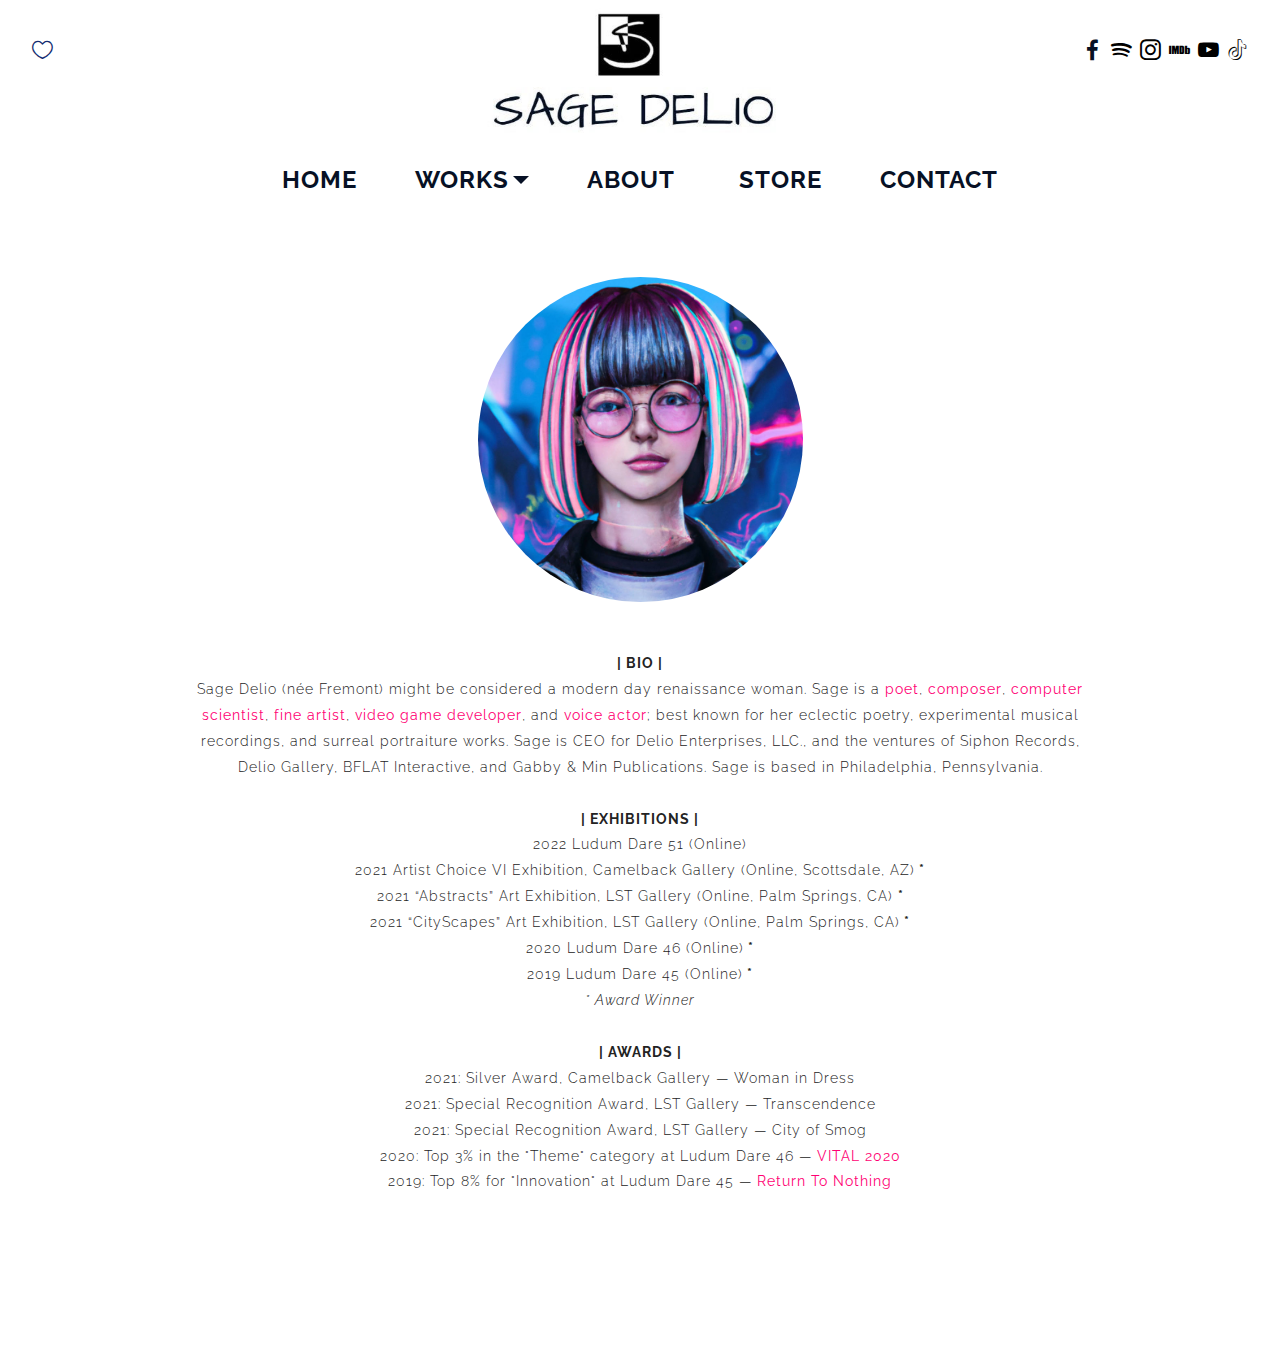
==== about.html @ f4a513b5 "Add files via upload" ====
<!DOCTYPE html>
<html  >
<head>
  
  <meta charset="UTF-8">
  <meta http-equiv="X-UA-Compatible" content="IE=edge">
  
  <meta name="twitter:card" content="summary_large_image"/>
  <meta name="twitter:image:src" content="">
  <meta property="og:image" content="">
  <meta name="twitter:title" content="About | Sage Delio">
  <meta name="viewport" content="width=device-width, initial-scale=1, minimum-scale=1">
  <link rel="shortcut icon" href="assets/images/block-logo-119x119-119x119.png" type="image/x-icon">
  <meta name="description" content="">
  
  
  <title>About | Sage Delio</title>
  <link rel="stylesheet" href="assets/web/assets/mobirise-icons-bold/mobirise-icons-bold.css">
  <link rel="stylesheet" href="assets/tether/tether.min.css">
  <link rel="stylesheet" href="assets/bootstrap/css/bootstrap.min.css">
  <link rel="stylesheet" href="assets/bootstrap/css/bootstrap-grid.min.css">
  <link rel="stylesheet" href="assets/bootstrap/css/bootstrap-reboot.min.css">
  <link rel="stylesheet" href="assets/dropdown/css/style.css">
  <link rel="stylesheet" href="assets/socicon/css/styles.css">
  <link rel="stylesheet" href="assets/theme/css/style.css">
  <link rel="preload" href="https://fonts.googleapis.com/css?family=Architects+Daughter:400&display=swap" as="style" onload="this.onload=null;this.rel='stylesheet'">
  <noscript><link rel="stylesheet" href="https://fonts.googleapis.com/css?family=Architects+Daughter:400&display=swap"></noscript>
  <link rel="preload" href="https://fonts.googleapis.com/css?family=Raleway:100,200,300,400,500,600,700,800,900,100i,200i,300i,400i,500i,600i,700i,800i,900i&display=swap" as="style" onload="this.onload=null;this.rel='stylesheet'">
  <noscript><link rel="stylesheet" href="https://fonts.googleapis.com/css?family=Raleway:100,200,300,400,500,600,700,800,900,100i,200i,300i,400i,500i,600i,700i,800i,900i&display=swap"></noscript>
  <link rel="preload" as="style" href="assets/mobirise/css/mbr-additional.css"><link rel="stylesheet" href="assets/mobirise/css/mbr-additional.css" type="text/css">
  
  
  
  
</head>
<body>
  
  <section class="menu1 luxurym4_menu1 cid-tl6kSPVZCb" once="menu" id="menu1-2o">

    

    <nav class="navbar navbar-dropdown navbar-fixed-top navbar-expand-lg">
        <div class="social-block">
            <div class="social">
                
                
                
                
            <a href="https://sagedelio.com/charities"><span class="icon1 mbr-iconfont mbrib-hearth"></span></a></div>
            <div class="social-2">
                
                
            <a href="https://facebook.com/sagedelioofficial" target="_blank"><span class="icon1 mbr-iconfont socicon-facebook socicon" style="color: rgb(7, 17, 37); fill: rgb(7, 17, 37);"></span></a><a href="https://open.spotify.com/artist/7HUrRpxnnIpU9Z56cB7ex8" target="_blank"><span class="icon1 mbr-iconfont socicon-spotify socicon" style="color: rgb(0, 0, 0); fill: rgb(0, 0, 0);"></span></a><a href="https://www.instagram.com/sagedelio_" target="_blank"><span class="icon1 mbr-iconfont socicon-instagram socicon" style="color: rgb(0, 0, 0); fill: rgb(0, 0, 0);"></span></a><a href="https://www.imdb.com/name/nm12033732/"><span class="icon1 mbr-iconfont socicon-imdb socicon" style="color: rgb(0, 0, 0); fill: rgb(0, 0, 0);"></span></a><a href="https://www.youtube.com/@SageDelio" target="_blank"><span class="icon1 mbr-iconfont socicon-youtube socicon" style="color: rgb(0, 0, 0); fill: rgb(0, 0, 0);"></span></a><a href="https://www.tiktok.com/@sagedelio" target="_blank"><span class="icon1 mbr-iconfont socicon-tiktok socicon" style="color: rgb(0, 0, 0); fill: rgb(0, 0, 0);"></span></a></div>
        </div>
        <div class="navbar-brand">
            <span class="navbar-logo">
                <a href="https://sagedelio.com/">
                    <img src="assets/images/menuimage2-429x181.jpg" alt="Sage Delio Official Logo" style="height: 8rem;">
                </a>
            </span>
            
        </div>
        <button class="navbar-toggler" type="button" data-toggle="collapse" data-target="#navbarSupportedContent" aria-controls="navbarNavAltMarkup" aria-expanded="false" aria-label="Toggle navigation">
            <div class="hamburger">
                <span></span>
                <span></span>
                <span></span>
                <span></span>
            </div>
        </button>
        <div class="collapse navbar-collapse" id="navbarSupportedContent">
            <ul class="navbar-nav nav-dropdown nav-right" data-app-modern-menu="true"><li class="nav-item">
                    <a class="nav-link link text-primary display-2" href="https://sagedelio.com/">HOME</a>
                </li>
                <li class="nav-item dropdown">
                    <a class="nav-link link dropdown-toggle text-primary display-2" href="#" data-toggle="dropdown-submenu" aria-expanded="false">WORKS</a><div class="dropdown-menu"><a class="dropdown-item text-primary display-2" href="https://sagedelio.com/poetry">POETRY<br></a><a class="dropdown-item text-primary display-2" href="https://sagedelio.com/music">MUSIC</a><a class="dropdown-item text-primary display-2" href="https://www.sagedelio.com/artwork">ARTWORK</a></div>
                </li>
                
                <li class="nav-item">
                    <a class="nav-link link text-primary display-2" href="https://sagedelio.com/about"><p>ABOUT&nbsp;</p></a>
                </li>
                <li class="nav-item">
                    <a class="nav-link link text-primary display-2" href="https://sagedelio.com/store">STORE</a>
                </li>
                <li class="nav-item">
                    <a class="nav-link link text-primary display-2" href="https://sagedelio.com/contact">CONTACT</a>
                </li></ul>
        </div>
    </nav>
</section>

<section class="header4 cid-sJXmufYYqp" id="extContent23-9">

    

    

    <div class="container">
        <div class="row justify-content-md-center">
            <div class="media-content col-lg-10 col-md-7">
                <div class="mbr-figure">
                    <img src="assets/images/self-portrait-1-1500x1500-800x800.jpg" alt="Sage Delio, self portrait #1" title="">
                </div>
                
                
                <div class="mbr-text align-center mbr-white">
                    <p class="mbr-text mbr-black mbr-fonts-style display-7"><strong>| BIO |<br></strong>Sage Delio (née Fremont) might be considered a modern day renaissance woman. Sage is a&nbsp;<a href="https://www.sagedelio.com/poetry" class="text-info text-primary">poet</a>,&nbsp;<a href="https://open.spotify.com/artist/7HUrRpxnnIpU9Z56cB7ex8?si=pdkAUbh7SL6HyobGtH96gg" class="text-info" target="_blank">composer</a>,&nbsp;<a href="https://sagefremont.com" class="text-info" target="_blank">computer scientist</a>,&nbsp;<a href="https://www.sagedelio.com/artwork" class="text-info text-primary" target="_blank">fine artist</a>, <a href="https://www.bflatinteractive.com/about" class="text-info" target="_blank">video game&nbsp;developer</a>, and <a href="https://www.imdb.com/name/nm12033732/" class="text-info" target="_blank">voice actor</a>; best known for her eclectic poetry, experimental musical recordings, and surreal portraiture works. Sage is CEO for Delio Enterprises, LLC., and the ventures of Siphon Records, Delio Gallery, BFLAT Interactive, and Gabby &amp; Min Publications. Sage is based in Philadelphia, Pennsylvania.<br><br><strong>| EXHIBITIONS |</strong><br>2022 Ludum Dare 51 (Online)<br>2021 Artist Choice VI Exhibition, Camelback Gallery (Online, Scottsdale, AZ)<strong> *</strong><br>2021 “Abstracts” Art Exhibition, LST Gallery (Online, Palm Springs, CA) <strong>*</strong><br>2021&nbsp;“CityScapes” Art Exhibition, LST Gallery (Online, Palm Springs, CA)<strong> *</strong><br>2020 Ludum Dare 46 (Online)<strong> *</strong><br>2019 Ludum Dare 45 (Online)<strong> *</strong><br><em>* Award Winner<br></em><br><strong>| AWARDS |</strong><br>2021: Silver Award,&nbsp;Camelback Gallery — Woman in Dress<br>2021: Special Recognition Award, LST Gallery — Transcendence<br>2021: Special Recognition Award, LST Gallery — City of Smog<br>2020: Top 3% in the "Theme" category at Ludum Dare 46 — <a href="https://bflatinteractive.itch.io/vital-2020-windows" class="text-info" target="_blank">VITAL 2020</a><strong><br></strong>2019: Top 8% for "Innovation" at Ludum Dare 45 — <a href="https://bflatinteractive.itch.io/return-to-nothing" class="text-info" target="_blank">Return To Nothing</a><br><br><br></p>
                </div>
                
            </div>

        </div>
    </div>
</section>

<section once="footers" class="cid-tli6eA0x1i mbr-reveal" id="footer7-2q">

    

    

    <div class="container">
        <div class="media-container-row align-center mbr-white">
            
            
            <div class="row row-copirayt">
                <p class="mbr-text mb-0 mbr-fonts-style mbr-white align-center display-7"><strong>
                    © <script>new Date().getFullYear() > document.write(new Date().getFullYear());</script> SAGE DELIO.</strong></p>
            </div>
        </div>
    </div>
</section>


<script src="assets/web/assets/jquery/jquery.min.js"></script>
  <script src="assets/popper/popper.min.js"></script>
  <script src="assets/tether/tether.min.js"></script>
  <script src="assets/bootstrap/js/bootstrap.min.js"></script>
  <script src="assets/smoothscroll/smooth-scroll.js"></script>
  <script src="assets/dropdown/js/nav-dropdown.js"></script>
  <script src="assets/dropdown/js/navbar-dropdown.js"></script>
  <script src="assets/touchswipe/jquery.touch-swipe.min.js"></script>
  <script src="assets/theme/js/script.js"></script>
  
  
  
</body>
</html>
---- assets/web/assets/mobirise-icons-bold/mobirise-icons-bold.css ----
@font-face {
  font-family: 'mobirise-icons-bold';
  font-display: swap;
  src:  url('mobirise-icons-bold.eot?m1l4yr');
  src:  url('mobirise-icons-bold.eot?m1l4yr#iefix') format('embedded-opentype'),
    url('mobirise-icons-bold.ttf?m1l4yr') format('truetype'),
    url('mobirise-icons-bold.woff?m1l4yr') format('woff'),
    url('mobirise-icons-bold.svg?m1l4yr#mobirise-icons-bold') format('svg');
  font-weight: normal;
  font-style: normal;
}

[class^="mbrib-"], [class*="mbrib-"] {
  /* use !important to prevent issues with browser extensions that change fonts */
  font-family: 'mobirise-icons-bold' !important;
  speak: none;
  font-style: normal;
  font-weight: normal;
  font-variant: normal;
  text-transform: none;
  line-height: 1;

  /* Better Font Rendering =========== */
  -webkit-font-smoothing: antialiased;
  -moz-osx-font-smoothing: grayscale;
}

.mbrib-add-submenu:before {
  content: "\e900";
}
.mbrib-alert:before {
  content: "\e901";
}
.mbrib-align-center:before {
  content: "\e902";
}
.mbrib-align-justify:before {
  content: "\e903";
}
.mbrib-align-left:before {
  content: "\e904";
}
.mbrib-align-right:before {
  content: "\e905";
}
.mbrib-android:before {
  content: "\e906";
}
.mbrib-apple:before {
  content: "\e907";
}
.mbrib-arrow-down:before {
  content: "\e908";
}
.mbrib-arrow-next:before {
  content: "\e909";
}
.mbrib-arrow-prev:before {
  content: "\e90a";
}
.mbrib-arrow-up:before {
  content: "\e90b";
}
.mbrib-bold:before {
  content: "\e90c";
}
.mbrib-bookmark:before {
  content: "\e90d";
}
.mbrib-bootstrap:before {
  content: "\e90e";
}
.mbrib-briefcase:before {
  content: "\e90f";
}
.mbrib-browse:before {
  content: "\e910";
}
.mbrib-bulleted-list:before {
  content: "\e911";
}
.mbrib-calendar:before {
  content: "\e912";
}
.mbrib-camera:before {
  content: "\e913";
}
.mbrib-cart-add:before {
  content: "\e914";
}
.mbrib-cart-full:before {
  content: "\e915";
}
.mbrib-cash:before {
  content: "\e916";
}
.mbrib-change-style:before {
  content: "\e917";
}
.mbrib-chat:before {
  content: "\e918";
}
.mbrib-clock:before {
  content: "\e919";
}
.mbrib-close:before {
  content: "\e91a";
}
.mbrib-cloud:before {
  content: "\e91b";
}
.mbrib-code:before {
  content: "\e91c";
}
.mbrib-contact-form:before {
  content: "\e91d";
}
.mbrib-credit-card:before {
  content: "\e91e";
}
.mbrib-cursor-click:before {
  content: "\e91f";
}
.mbrib-cust-feedback:before {
  content: "\e920";
}
.mbrib-database:before {
  content: "\e921";
}
.mbrib-delivery:before {
  content: "\e922";
}
.mbrib-desktop:before {
  content: "\e923";
}
.mbrib-devices:before {
  content: "\e924";
}
.mbrib-down:before {
  content: "\e925";
}
.mbrib-download:before {
  content: "\e926";
}
.mbrib-drag-n-drop:before {
  content: "\e927";
}
.mbrib-drag-n-drop2:before {
  content: "\e928";
}
.mbrib-edit:before {
  content: "\e929";
}
.mbrib-edit2:before {
  content: "\e92a";
}
.mbrib-error:before {
  content: "\e92b";
}
.mbrib-extension:before {
  content: "\e92c";
}
.mbrib-features:before {
  content: "\e92d";
}
.mbrib-file:before {
  content: "\e92e";
}
.mbrib-flag:before {
  content: "\e92f";
}
.mbrib-folder:before {
  content: "\e930";
}
.mbrib-gift:before {
  content: "\e931";
}
.mbrib-github:before {
  content: "\e932";
}
.mbrib-globe-2:before {
  content: "\e933";
}
.mbrib-globe:before {
  content: "\e934";
}
.mbrib-growing-chart:before {
  content: "\e935";
}
.mbrib-hearth:before {
  content: "\e936";
}
.mbrib-help:before {
  content: "\e937";
}
.mbrib-home:before {
  content: "\e938";
}
.mbrib-hot-cup:before {
  content: "\e939";
}
.mbrib-idea:before {
  content: "\e93a";
}
.mbrib-image-gallery:before {
  content: "\e93b";
}
.mbrib-image-slider:before {
  content: "\e93c";
}
.mbrib-info:before {
  content: "\e93d";
}
.mbrib-italic:before {
  content: "\e93e";
}
.mbrib-key:before {
  content: "\e93f";
}
.mbrib-laptop:before {
  content: "\e940";
}
.mbrib-layers:before {
  content: "\e941";
}
.mbrib-left-right:before {
  content: "\e942";
}
.mbrib-left:before {
  content: "\e943";
}
.mbrib-letter:before {
  content: "\e944";
}
.mbrib-like:before {
  content: "\e945";
}
.mbrib-link:before {
  content: "\e946";
}
.mbrib-lock:before {
  content: "\e947";
}
.mbrib-login:before {
  content: "\e948";
}
.mbrib-logout:before {
  content: "\e949";
}
.mbrib-magic-stick:before {
  content: "\e94a";
}
.mbrib-map-pin:before {
  content: "\e94b";
}
.mbrib-menu:before {
  content: "\e94c";
}
.mbrib-mobile:before {
  content: "\e94d";
}
.mbrib-mobile2:before {
  content: "\e94e";
}
.mbrib-mobirise:before {
  content: "\e94f";
}
.mbrib-more-horizontal:before {
  content: "\e950";
}
.mbrib-more-vertical:before {
  content: "\e951";
}
.mbrib-music:before {
  content: "\e952";
}
.mbrib-new-file:before {
  content: "\e953";
}
.mbrib-numbered-list:before {
  content: "\e954";
}
.mbrib-opened-folder:before {
  content: "\e955";
}
.mbrib-pages:before {
  content: "\e956";
}
.mbrib-paper-plane:before {
  content: "\e957";
}
.mbrib-paperclip:before {
  content: "\e958";
}
.mbrib-photo:before {
  content: "\e959";
}
.mbrib-photos:before {
  content: "\e95a";
}
.mbrib-pin:before {
  content: "\e95b";
}
.mbrib-play:before {
  content: "\e95c";
}
.mbrib-plus:before {
  content: "\e95d";
}
.mbrib-preview:before {
  content: "\e95e";
}
.mbrib-print:before {
  content: "\e95f";
}
.mbrib-protect:before {
  content: "\e960";
}
.mbrib-question:before {
  content: "\e961";
}
.mbrib-quote-left:before {
  content: "\e962";
}
.mbrib-quote-right:before {
  content: "\e963";
}
.mbrib-redo:before {
  content: "\e964";
}
.mbrib-refresh:before {
  content: "\e965";
}
.mbrib-responsive:before {
  content: "\e966";
}
.mbrib-right:before {
  content: "\e967";
}
.mbrib-rocket:before {
  content: "\e968";
}
.mbrib-sad-face:before {
  content: "\e969";
}
.mbrib-sale:before {
  content: "\e96a";
}
.mbrib-save:before {
  content: "\e96b";
}
.mbrib-search:before {
  content: "\e96c";
}
.mbrib-setting:before {
  content: "\e96d";
}
.mbrib-setting2:before {
  content: "\e96e";
}
.mbrib-setting3:before {
  content: "\e96f";
}
.mbrib-share:before {
  content: "\e970";
}
.mbrib-shopping-bag:before {
  content: "\e971";
}
.mbrib-shopping-basket:before {
  content: "\e972";
}
.mbrib-shopping-cart:before {
  content: "\e973";
}
.mbrib-sites:before {
  content: "\e974";
}
.mbrib-smile-face:before {
  content: "\e975";
}
.mbrib-speed:before {
  content: "\e976";
}
.mbrib-star:before {
  content: "\e977";
}
.mbrib-success:before {
  content: "\e978";
}
.mbrib-sun:before {
  content: "\e979";
}
.mbrib-sun2:before {
  content: "\e97a";
}
.mbrib-tablet-vertical:before {
  content: "\e97b";
}
.mbrib-tablet:before {
  content: "\e97c";
}
.mbrib-target:before {
  content: "\e97d";
}
.mbrib-timer:before {
  content: "\e97e";
}
.mbrib-to-ftp:before {
  content: "\e97f";
}
.mbrib-to-local-drive:before {
  content: "\e980";
}
.mbrib-touch-swipe:before {
  content: "\e981";
}
.mbrib-touch:before {
  content: "\e982";
}
.mbrib-trash:before {
  content: "\e983";
}
.mbrib-underline:before {
  content: "\e984";
}
.mbrib-undo:before {
  content: "\e985";
}
.mbrib-unlink:before {
  content: "\e986";
}
.mbrib-unlock:before {
  content: "\e987";
}
.mbrib-up-down:before {
  content: "\e988";
}
.mbrib-up:before {
  content: "\e989";
}
.mbrib-update:before {
  content: "\e98a";
}
.mbrib-upload:before {
  content: "\e98b";
}
.mbrib-user:before {
  content: "\e98c";
}
.mbrib-user2:before {
  content: "\e98d";
}
.mbrib-users:before {
  content: "\e98e";
}
.mbrib-video-play:before {
  content: "\e98f";
}
.mbrib-video:before {
  content: "\e990";
}
.mbrib-watch:before {
  content: "\e991";
}
.mbrib-website-theme:before {
  content: "\e992";
}
.mbrib-wifi:before {
  content: "\e993";
}
.mbrib-windows:before {
  content: "\e994";
}
.mbrib-zoom-out:before {
  content: "\e995";
}
---- assets/dropdown/css/style.css ----
.navbar-dropdown {
  left: 0;
  padding: 0;
  position: absolute;
  right: 0;
  top: 0;
  transition: all 0.45s ease;
  z-index: 1030;
  background: #282828; }
  .navbar-dropdown .navbar-logo {
    margin-right: 0.8rem;
    transition: margin 0.3s ease-in-out;
    vertical-align: middle; }
    .navbar-dropdown .navbar-logo img {
      height: 3.125rem;
      transition: all 0.3s ease-in-out; }
    .navbar-dropdown .navbar-logo.mbr-iconfont {
      font-size: 3.125rem;
      line-height: 3.125rem; }
  .navbar-dropdown .navbar-caption {
    font-weight: 700;
    white-space: normal;
    vertical-align: -4px;
    line-height: 3.125rem !important; }
    .navbar-dropdown .navbar-caption, .navbar-dropdown .navbar-caption:hover {
      color: inherit;
      text-decoration: none; }
  .navbar-dropdown .mbr-iconfont + .navbar-caption {
    vertical-align: -1px; }
  .navbar-dropdown.navbar-fixed-top {
    position: fixed; }
  .navbar-dropdown .navbar-brand span {
    vertical-align: -4px; }
  .navbar-dropdown.bg-color.transparent {
    background: none; }
  .navbar-dropdown.navbar-short .navbar-brand {
    padding: 0.625rem 0; }
    .navbar-dropdown.navbar-short .navbar-brand span {
      vertical-align: -1px; }
  .navbar-dropdown.navbar-short .navbar-caption {
    line-height: 2.375rem !important;
    vertical-align: -2px; }
  .navbar-dropdown.navbar-short .navbar-logo {
    margin-right: 0.5rem; }
    .navbar-dropdown.navbar-short .navbar-logo img {
      height: 2.375rem; }
    .navbar-dropdown.navbar-short .navbar-logo.mbr-iconfont {
      font-size: 2.375rem;
      line-height: 2.375rem; }
  .navbar-dropdown.navbar-short .mbr-table-cell {
    height: 3.625rem; }
  .navbar-dropdown .navbar-close {
    left: 0.6875rem;
    position: fixed;
    top: 0.75rem;
    z-index: 1000; }
  .navbar-dropdown .hamburger-icon {
    content: "";
    display: inline-block;
    vertical-align: middle;
    width: 16px;
    -webkit-box-shadow: 0 -6px 0 1px #282828,0 0 0 1px #282828,0 6px 0 1px #282828;
    -moz-box-shadow: 0 -6px 0 1px #282828,0 0 0 1px #282828,0 6px 0 1px #282828;
    box-shadow: 0 -6px 0 1px #282828,0 0 0 1px #282828,0 6px 0 1px #282828; }

.dropdown-menu .dropdown-toggle[data-toggle="dropdown-submenu"]::after {
  border-bottom: 0.35em solid transparent;
  border-left: 0.35em solid;
  border-right: 0;
  border-top: 0.35em solid transparent;
  margin-left: 0.3rem; }

.dropdown-menu .dropdown-item:focus {
  outline: 0; }

.nav-dropdown {
  font-size: 0.75rem;
  font-weight: 500;
  height: auto !important; }
  .nav-dropdown .nav-btn {
    padding-left: 1rem; }
  .nav-dropdown .link {
    margin: .667em 1.667em;
    font-weight: 500;
    padding: 0;
    transition: color .2s ease-in-out; }
    .nav-dropdown .link.dropdown-toggle {
      margin-right: 2.583em; }
      .nav-dropdown .link.dropdown-toggle::after {
        margin-left: .25rem;
        border-top: 0.35em solid;
        border-right: 0.35em solid transparent;
        border-left: 0.35em solid transparent;
        border-bottom: 0; }
      .nav-dropdown .link.dropdown-toggle[aria-expanded="true"] {
        margin: 0;
        padding: 0.667em 3.263em  0.667em 1.667em; }
  .nav-dropdown .link::after,
  .nav-dropdown .dropdown-item::after {
    color: inherit; }
  .nav-dropdown .btn {
    font-size: 0.75rem;
    font-weight: 700;
    letter-spacing: 0;
    margin-bottom: 0;
    padding-left: 1.25rem;
    padding-right: 1.25rem; }
  .nav-dropdown .dropdown-menu {
    border-radius: 0;
    border: 0;
    left: 0;
    margin: 0;
    padding-bottom: 1.25rem;
    padding-top: 1.25rem;
    position: relative; }
  .nav-dropdown .dropdown-submenu {
    margin-left: 0.125rem;
    top: 0; }
  .nav-dropdown .dropdown-item {
    font-weight: 500;
    line-height: 2;
    padding: 0.3846em 4.615em 0.3846em 1.5385em;
    position: relative;
    transition: color .2s ease-in-out, background-color .2s ease-in-out; }
    .nav-dropdown .dropdown-item::after {
      margin-top: -0.3077em;
      position: absolute;
      right: 1.1538em;
      top: 50%; }
    .nav-dropdown .dropdown-item:focus, .nav-dropdown .dropdown-item:hover {
      background: none; }

@media (max-width: 767px) {
  .nav-dropdown.navbar-toggleable-sm {
    bottom: 0;
    display: none;
    left: 0;
    overflow-x: hidden;
    position: fixed;
    top: 0;
    transform: translateX(-100%);
    -ms-transform: translateX(-100%);
    -webkit-transform: translateX(-100%);
    width: 18.75rem;
    z-index: 999; } }
.nav-dropdown.navbar-toggleable-xl {
  bottom: 0;
  display: none;
  left: 0;
  overflow-x: hidden;
  position: fixed;
  top: 0;
  transform: translateX(-100%);
  -ms-transform: translateX(-100%);
  -webkit-transform: translateX(-100%);
  width: 18.75rem;
  z-index: 999; }

.nav-dropdown-sm {
  display: block !important;
  overflow-x: hidden;
  overflow: auto;
  padding-top: 3.875rem; }
  .nav-dropdown-sm::after {
    content: "";
    display: block;
    height: 3rem;
    width: 100%; }
  .nav-dropdown-sm.collapse.in ~ .navbar-close {
    display: block !important; }
  .nav-dropdown-sm.collapsing, .nav-dropdown-sm.collapse.in {
    transform: translateX(0);
    -ms-transform: translateX(0);
    -webkit-transform: translateX(0);
    transition: all 0.25s ease-out;
    -webkit-transition: all 0.25s ease-out;
    background: #282828; }
  .nav-dropdown-sm.collapsing[aria-expanded="false"] {
    transform: translateX(-100%);
    -ms-transform: translateX(-100%);
    -webkit-transform: translateX(-100%); }
  .nav-dropdown-sm .nav-item {
    display: block;
    margin-left: 0 !important;
    padding-left: 0; }
  .nav-dropdown-sm .link,
  .nav-dropdown-sm .dropdown-item {
    border-top: 1px dotted rgba(255, 255, 255, 0.1);
    font-size: 0.8125rem;
    line-height: 1.6;
    margin: 0 !important;
    padding: 0.875rem 2.4rem 0.875rem 1.5625rem !important;
    position: relative;
    white-space: normal; }
    .nav-dropdown-sm .link:focus, .nav-dropdown-sm .link:hover,
    .nav-dropdown-sm .dropdown-item:focus,
    .nav-dropdown-sm .dropdown-item:hover {
      background: rgba(0, 0, 0, 0.2) !important;
      color: #c0a375; }
  .nav-dropdown-sm .nav-btn {
    position: relative;
    padding: 1.5625rem 1.5625rem 0 1.5625rem; }
    .nav-dropdown-sm .nav-btn::before {
      border-top: 1px dotted rgba(255, 255, 255, 0.1);
      content: "";
      left: 0;
      position: absolute;
      top: 0;
      width: 100%; }
    .nav-dropdown-sm .nav-btn + .nav-btn {
      padding-top: 0.625rem; }
      .nav-dropdown-sm .nav-btn + .nav-btn::before {
        display: none; }
  .nav-dropdown-sm .btn {
    padding: 0.625rem 0; }
  .nav-dropdown-sm .dropdown-toggle[data-toggle="dropdown-submenu"]::after {
    margin-left: .25rem;
    border-top: 0.35em solid;
    border-right: 0.35em solid transparent;
    border-left: 0.35em solid transparent;
    border-bottom: 0; }
  .nav-dropdown-sm .dropdown-toggle[data-toggle="dropdown-submenu"][aria-expanded="true"]::after {
    border-top: 0;
    border-right: 0.35em solid transparent;
    border-left: 0.35em solid transparent;
    border-bottom: 0.35em solid; }
  .nav-dropdown-sm .dropdown-menu {
    margin: 0;
    padding: 0;
    position: relative;
    top: 0;
    left: 0;
    width: 100%;
    border: 0;
    float: none;
    border-radius: 0;
    background: none; }
  .nav-dropdown-sm .dropdown-submenu {
    left: 100%;
    margin-left: 0.125rem;
    margin-top: -1.25rem;
    top: 0; }

.navbar-toggleable-sm .nav-dropdown .dropdown-menu {
  position: absolute; }

.navbar-toggleable-sm .nav-dropdown .dropdown-submenu {
  left: 100%;
  margin-left: 0.125rem;
  margin-top: -1.25rem;
  top: 0; }

.navbar-toggleable-sm.opened .nav-dropdown .dropdown-menu {
  position: relative; }

.navbar-toggleable-sm.opened .nav-dropdown .dropdown-submenu {
  left: 0;
  margin-left: 00rem;
  margin-top: 0rem;
  top: 0; }

.is-builder .nav-dropdown.collapsing {
  transition: none !important; }

/*# sourceMappingURL=style.css.map */
---- assets/socicon/css/styles.css ----
@charset "UTF-8";

@font-face {
  font-family: 'Socicon';
  src:  url('../fonts/socicon.eot');
  src:  url('../fonts/socicon.eot?#iefix') format('embedded-opentype'),
    url('../fonts/socicon.woff2') format('woff2'),
    url('../fonts/socicon.ttf') format('truetype'),
    url('../fonts/socicon.woff') format('woff'),
    url('../fonts/socicon.svg#socicon') format('svg');
  font-weight: normal;
  font-style: normal;
}

[data-icon]:before {
  font-family: "socicon" !important;
  content: attr(data-icon);
  font-style: normal !important;
  font-weight: normal !important;
  font-variant: normal !important;
  text-transform: none !important;
  speak: none;
  line-height: 1;
  -webkit-font-smoothing: antialiased;
  -moz-osx-font-smoothing: grayscale;
}

[class^="socicon-"], [class*=" socicon-"] {
  /* use !important to prevent issues with browser extensions that change fonts */
  font-family: 'Socicon' !important;
  speak: none;
  font-style: normal;
  font-weight: normal;
  font-variant: normal;
  text-transform: none;
  line-height: 1;

  /* Better Font Rendering =========== */
  -webkit-font-smoothing: antialiased;
  -moz-osx-font-smoothing: grayscale;
}

.socicon-eitaa:before {
  content: "\e97c";
}
.socicon-soroush:before {
  content: "\e97d";
}
.socicon-bale:before {
  content: "\e97e";
}
.socicon-zazzle:before {
  content: "\e97b";
}
.socicon-society6:before {
  content: "\e97a";
}
.socicon-redbubble:before {
  content: "\e979";
}
.socicon-avvo:before {
  content: "\e978";
}
.socicon-stitcher:before {
  content: "\e977";
}
.socicon-googlehangouts:before {
  content: "\e974";
}
.socicon-dlive:before {
  content: "\e975";
}
.socicon-vsco:before {
  content: "\e976";
}
.socicon-flipboard:before {
  content: "\e973";
}
.socicon-ubuntu:before {
  content: "\e958";
}
.socicon-artstation:before {
  content: "\e959";
}
.socicon-invision:before {
  content: "\e95a";
}
.socicon-torial:before {
  content: "\e95b";
}
.socicon-collectorz:before {
  content: "\e95c";
}
.socicon-seenthis:before {
  content: "\e95d";
}
.socicon-googleplaymusic:before {
  content: "\e95e";
}
.socicon-debian:before {
  content: "\e95f";
}
.socicon-filmfreeway:before {
  content: "\e960";
}
.socicon-gnome:before {
  content: "\e961";
}
.socicon-itchio:before {
  content: "\e962";
}
.socicon-jamendo:before {
  content: "\e963";
}
.socicon-mix:before {
  content: "\e964";
}
.socicon-sharepoint:before {
  content: "\e965";
}
.socicon-tinder:before {
  content: "\e966";
}
.socicon-windguru:before {
  content: "\e967";
}
.socicon-cdbaby:before {
  content: "\e968";
}
.socicon-elementaryos:before {
  content: "\e969";
}
.socicon-stage32:before {
  content: "\e96a";
}
.socicon-tiktok:before {
  content: "\e96b";
}
.socicon-gitter:before {
  content: "\e96c";
}
.socicon-letterboxd:before {
  content: "\e96d";
}
.socicon-threema:before {
  content: "\e96e";
}
.socicon-splice:before {
  content: "\e96f";
}
.socicon-metapop:before {
  content: "\e970";
}
.socicon-naver:before {
  content: "\e971";
}
.socicon-remote:before {
  content: "\e972";
}
.socicon-internet:before {
  content: "\e957";
}
.socicon-moddb:before {
  content: "\e94b";
}
.socicon-indiedb:before {
  content: "\e94c";
}
.socicon-traxsource:before {
  content: "\e94d";
}
.socicon-gamefor:before {
  content: "\e94e";
}
.socicon-pixiv:before {
  content: "\e94f";
}
.socicon-myanimelist:before {
  content: "\e950";
}
.socicon-blackberry:before {
  content: "\e951";
}
.socicon-wickr:before {
  content: "\e952";
}
.socicon-spip:before {
  content: "\e953";
}
.socicon-napster:before {
  content: "\e954";
}
.socicon-beatport:before {
  content: "\e955";
}
.socicon-hackerone:before {
  content: "\e956";
}
.socicon-hackernews:before {
  content: "\e946";
}
.socicon-smashwords:before {
  content: "\e947";
}
.socicon-kobo:before {
  content: "\e948";
}
.socicon-bookbub:before {
  content: "\e949";
}
.socicon-mailru:before {
  content: "\e94a";
}
.socicon-gitlab:before {
  content: "\e945";
}
.socicon-instructables:before {
  content: "\e944";
}
.socicon-portfolio:before {
  content: "\e943";
}
.socicon-codered:before {
  content: "\e940";
}
.socicon-origin:before {
  content: "\e941";
}
.socicon-nextdoor:before {
  content: "\e942";
}
.socicon-udemy:before {
  content: "\e93f";
}
.socicon-livemaster:before {
  content: "\e93e";
}
.socicon-crunchbase:before {
  content: "\e93b";
}
.socicon-homefy:before {
  content: "\e93c";
}
.socicon-calendly:before {
  content: "\e93d";
}
.socicon-realtor:before {
  content: "\e90f";
}
.socicon-tidal:before {
  content: "\e910";
}
.socicon-qobuz:before {
  content: "\e911";
}
.socicon-natgeo:before {
  content: "\e912";
}
.socicon-mastodon:before {
  content: "\e913";
}
.socicon-unsplash:before {
  content: "\e914";
}
.socicon-homeadvisor:before {
  content: "\e915";
}
.socicon-angieslist:before {
  content: "\e916";
}
.socicon-codepen:before {
  content: "\e917";
}
.socicon-slack:before {
  content: "\e918";
}
.socicon-openaigym:before {
  content: "\e919";
}
.socicon-logmein:before {
  content: "\e91a";
}
.socicon-fiverr:before {
  content: "\e91b";
}
.socicon-gotomeeting:before {
  content: "\e91c";
}
.socicon-aliexpress:before {
  content: "\e91d";
}
.socicon-guru:before {
  content: "\e91e";
}
.socicon-appstore:before {
  content: "\e91f";
}
.socicon-homes:before {
  content: "\e920";
}
.socicon-zoom:before {
  content: "\e921";
}
.socicon-alibaba:before {
  content: "\e922";
}
.socicon-craigslist:before {
  content: "\e923";
}
.socicon-wix:before {
  content: "\e924";
}
.socicon-redfin:before {
  content: "\e925";
}
.socicon-googlecalendar:before {
  content: "\e926";
}
.socicon-shopify:before {
  content: "\e927";
}
.socicon-freelancer:before {
  content: "\e928";
}
.socicon-seedrs:before {
  content: "\e929";
}
.socicon-bing:before {
  content: "\e92a";
}
.socicon-doodle:before {
  content: "\e92b";
}
.socicon-bonanza:before {
  content: "\e92c";
}
.socicon-squarespace:before {
  content: "\e92d";
}
.socicon-toptal:before {
  content: "\e92e";
}
.socicon-gust:before {
  content: "\e92f";
}
.socicon-ask:before {
  content: "\e930";
}
.socicon-trulia:before {
  content: "\e931";
}
.socicon-loomly:before {
  content: "\e932";
}
.socicon-ghost:before {
  content: "\e933";
}
.socicon-upwork:before {
  content: "\e934";
}
.socicon-fundable:before {
  content: "\e935";
}
.socicon-booking:before {
  content: "\e936";
}
.socicon-googlemaps:before {
  content: "\e937";
}
.socicon-zillow:before {
  content: "\e938";
}
.socicon-niconico:before {
  content: "\e939";
}
.socicon-toneden:before {
  content: "\e93a";
}
.socicon-augment:before {
  content: "\e908";
}
.socicon-bitbucket:before {
  content: "\e909";
}
.socicon-fyuse:before {
  content: "\e90a";
}
.socicon-yt-gaming:before {
  content: "\e90b";
}
.socicon-sketchfab:before {
  content: "\e90c";
}
.socicon-mobcrush:before {
  content: "\e90d";
}
.socicon-microsoft:before {
  content: "\e90e";
}
.socicon-pandora:before {
  content: "\e907";
}
.socicon-messenger:before {
  content: "\e906";
}
.socicon-gamewisp:before {
  content: "\e905";
}
.socicon-bloglovin:before {
  content: "\e904";
}
.socicon-tunein:before {
  content: "\e903";
}
.socicon-gamejolt:before {
  content: "\e901";
}
.socicon-trello:before {
  content: "\e902";
}
.socicon-spreadshirt:before {
  content: "\e900";
}
.socicon-500px:before {
  content: "\e000";
}
.socicon-8tracks:before {
  content: "\e001";
}
.socicon-airbnb:before {
  content: "\e002";
}
.socicon-alliance:before {
  content: "\e003";
}
.socicon-amazon:before {
  content: "\e004";
}
.socicon-amplement:before {
  content: "\e005";
}
.socicon-android:before {
  content: "\e006";
}
.socicon-angellist:before {
  content: "\e007";
}
.socicon-apple:before {
  content: "\e008";
}
.socicon-appnet:before {
  content: "\e009";
}
.socicon-baidu:before {
  content: "\e00a";
}
.socicon-bandcamp:before {
  content: "\e00b";
}
.socicon-battlenet:before {
  content: "\e00c";
}
.socicon-mixer:before {
  content: "\e00d";
}
.socicon-bebee:before {
  content: "\e00e";
}
.socicon-bebo:before {
  content: "\e00f";
}
.socicon-behance:before {
  content: "\e010";
}
.socicon-blizzard:before {
  content: "\e011";
}
.socicon-blogger:before {
  content: "\e012";
}
.socicon-buffer:before {
  content: "\e013";
}
.socicon-chrome:before {
  content: "\e014";
}
.socicon-coderwall:before {
  content: "\e015";
}
.socicon-curse:before {
  content: "\e016";
}
.socicon-dailymotion:before {
  content: "\e017";
}
.socicon-deezer:before {
  content: "\e018";
}
.socicon-delicious:before {
  content: "\e019";
}
.socicon-deviantart:before {
  content: "\e01a";
}
.socicon-diablo:before {
  content: "\e01b";
}
.socicon-digg:before {
  content: "\e01c";
}
.socicon-discord:before {
  content: "\e01d";
}
.socicon-disqus:before {
  content: "\e01e";
}
.socicon-douban:before {
  content: "\e01f";
}
.socicon-draugiem:before {
  content: "\e020";
}
.socicon-dribbble:before {
  content: "\e021";
}
.socicon-drupal:before {
  content: "\e022";
}
.socicon-ebay:before {
  content: "\e023";
}
.socicon-ello:before {
  content: "\e024";
}
.socicon-endomodo:before {
  content: "\e025";
}
.socicon-envato:before {
  content: "\e026";
}
.socicon-etsy:before {
  content: "\e027";
}
.socicon-facebook:before {
  content: "\e028";
}
.socicon-feedburner:before {
  content: "\e029";
}
.socicon-filmweb:before {
  content: "\e02a";
}
.socicon-firefox:before {
  content: "\e02b";
}
.socicon-flattr:before {
  content: "\e02c";
}
.socicon-flickr:before {
  content: "\e02d";
}
.socicon-formulr:before {
  content: "\e02e";
}
.socicon-forrst:before {
  content: "\e02f";
}
.socicon-foursquare:before {
  content: "\e030";
}
.socicon-friendfeed:before {
  content: "\e031";
}
.socicon-github:before {
  content: "\e032";
}
.socicon-goodreads:before {
  content: "\e033";
}
.socicon-google:before {
  content: "\e034";
}
.socicon-googlescholar:before {
  content: "\e035";
}
.socicon-googlegroups:before {
  content: "\e036";
}
.socicon-googlephotos:before {
  content: "\e037";
}
.socicon-googleplus:before {
  content: "\e038";
}
.socicon-grooveshark:before {
  content: "\e039";
}
.socicon-hackerrank:before {
  content: "\e03a";
}
.socicon-hearthstone:before {
  content: "\e03b";
}
.socicon-hellocoton:before {
  content: "\e03c";
}
.socicon-heroes:before {
  content: "\e03d";
}
.socicon-smashcast:before {
  content: "\e03e";
}
.socicon-horde:before {
  content: "\e03f";
}
.socicon-houzz:before {
  content: "\e040";
}
.socicon-icq:before {
  content: "\e041";
}
.socicon-identica:before {
  content: "\e042";
}
.socicon-imdb:before {
  content: "\e043";
}
.socicon-instagram:before {
  content: "\e044";
}
.socicon-issuu:before {
  content: "\e045";
}
.socicon-istock:before {
  content: "\e046";
}
.socicon-itunes:before {
  content: "\e047";
}
.socicon-keybase:before {
  content: "\e048";
}
.socicon-lanyrd:before {
  content: "\e049";
}
.socicon-lastfm:before {
  content: "\e04a";
}
.socicon-line:before {
  content: "\e04b";
}
.socicon-linkedin:before {
  content: "\e04c";
}
.socicon-livejournal:before {
  content: "\e04d";
}
.socicon-lyft:before {
  content: "\e04e";
}
.socicon-macos:before {
  content: "\e04f";
}
.socicon-mail:before {
  content: "\e050";
}
.socicon-medium:before {
  content: "\e051";
}
.socicon-meetup:before {
  content: "\e052";
}
.socicon-mixcloud:before {
  content: "\e053";
}
.socicon-modelmayhem:before {
  content: "\e054";
}
.socicon-mumble:before {
  content: "\e055";
}
.socicon-myspace:before {
  content: "\e056";
}
.socicon-newsvine:before {
  content: "\e057";
}
.socicon-nintendo:before {
  content: "\e058";
}
.socicon-npm:before {
  content: "\e059";
}
.socicon-odnoklassniki:before {
  content: "\e05a";
}
.socicon-openid:before {
  content: "\e05b";
}
.socicon-opera:before {
  content: "\e05c";
}
.socicon-outlook:before {
  content: "\e05d";
}
.socicon-overwatch:before {
  content: "\e05e";
}
.socicon-patreon:before {
  content: "\e05f";
}
.socicon-paypal:before {
  content: "\e060";
}
.socicon-periscope:before {
  content: "\e061";
}
.socicon-persona:before {
  content: "\e062";
}
.socicon-pinterest:before {
  content: "\e063";
}
.socicon-play:before {
  content: "\e064";
}
.socicon-player:before {
  content: "\e065";
}
.socicon-playstation:before {
  content: "\e066";
}
.socicon-pocket:before {
  content: "\e067";
}
.socicon-qq:before {
  content: "\e068";
}
.socicon-quora:before {
  content: "\e069";
}
.socicon-raidcall:before {
  content: "\e06a";
}
.socicon-ravelry:before {
  content: "\e06b";
}
.socicon-reddit:before {
  content: "\e06c";
}
.socicon-renren:before {
  content: "\e06d";
}
.socicon-researchgate:before {
  content: "\e06e";
}
.socicon-residentadvisor:before {
  content: "\e06f";
}
.socicon-reverbnation:before {
  content: "\e070";
}
.socicon-rss:before {
  content: "\e071";
}
.socicon-sharethis:before {
  content: "\e072";
}
.socicon-skype:before {
  content: "\e073";
}
.socicon-slideshare:before {
  content: "\e074";
}
.socicon-smugmug:before {
  content: "\e075";
}
.socicon-snapchat:before {
  content: "\e076";
}
.socicon-songkick:before {
  content: "\e077";
}
.socicon-soundcloud:before {
  content: "\e078";
}
.socicon-spotify:before {
  content: "\e079";
}
.socicon-stackexchange:before {
  content: "\e07a";
}
.socicon-stackoverflow:before {
  content: "\e07b";
}
.socicon-starcraft:before {
  content: "\e07c";
}
.socicon-stayfriends:before {
  content: "\e07d";
}
.socicon-steam:before {
  content: "\e07e";
}
.socicon-storehouse:before {
  content: "\e07f";
}
.socicon-strava:before {
  content: "\e080";
}
.socicon-streamjar:before {
  content: "\e081";
}
.socicon-stumbleupon:before {
  content: "\e082";
}
.socicon-swarm:before {
  content: "\e083";
}
.socicon-teamspeak:before {
  content: "\e084";
}
.socicon-teamviewer:before {
  content: "\e085";
}
.socicon-technorati:before {
  content: "\e086";
}
.socicon-telegram:before {
  content: "\e087";
}
.socicon-tripadvisor:before {
  content: "\e088";
}
.socicon-tripit:before {
  content: "\e089";
}
.socicon-triplej:before {
  content: "\e08a";
}
.socicon-tumblr:before {
  content: "\e08b";
}
.socicon-twitch:before {
  content: "\e08c";
}
.socicon-twitter:before {
  content: "\e08d";
}
.socicon-uber:before {
  content: "\e08e";
}
.socicon-ventrilo:before {
  content: "\e08f";
}
.socicon-viadeo:before {
  content: "\e090";
}
.socicon-viber:before {
  content: "\e091";
}
.socicon-viewbug:before {
  content: "\e092";
}
.socicon-vimeo:before {
  content: "\e093";
}
.socicon-vine:before {
  content: "\e094";
}
.socicon-vkontakte:before {
  content: "\e095";
}
.socicon-warcraft:before {
  content: "\e096";
}
.socicon-wechat:before {
  content: "\e097";
}
.socicon-weibo:before {
  content: "\e098";
}
.socicon-whatsapp:before {
  content: "\e099";
}
.socicon-wikipedia:before {
  content: "\e09a";
}
.socicon-windows:before {
  content: "\e09b";
}
.socicon-wordpress:before {
  content: "\e09c";
}
.socicon-wykop:before {
  content: "\e09d";
}
.socicon-xbox:before {
  content: "\e09e";
}
.socicon-xing:before {
  content: "\e09f";
}
.socicon-yahoo:before {
  content: "\e0a0";
}
.socicon-yammer:before {
  content: "\e0a1";
}
.socicon-yandex:before {
  content: "\e0a2";
}
.socicon-yelp:before {
  content: "\e0a3";
}
.socicon-younow:before {
  content: "\e0a4";
}
.socicon-youtube:before {
  content: "\e0a5";
}
.socicon-zapier:before {
  content: "\e0a6";
}
.socicon-zerply:before {
  content: "\e0a7";
}
.socicon-zomato:before {
  content: "\e0a8";
}
.socicon-zynga:before {
  content: "\e0a9";
}
---- assets/theme/css/style.css ----
/*!
 * Mobirise v4 theme (https://mobirise.com/)
 * Copyright 2017 Mobirise
 */
body {
  font-style: normal;
  line-height: 1.5;
  color: #132c70;
}

.form-control:focus {
  box-shadow: none;
}

:focus {
  outline: none;
}

section {
  background-color: #eeeeee;
}

section,
.container,
.container-fluid {
  position: relative;
  word-wrap: break-word;
}

h1,
h2,
h3,
h4,
h5,
h6,
.h1,
.h2,
.h3,
.h4,
.h5,
.h6,
.display-1,
.display-2,
.display-5,
.display-7,
.display-4 {
  color: #132c70;
  line-height: 1;
  word-break: break-word;
  word-wrap: break-word;
}

.mbr-section-title {
  font-style: normal;
  line-height: 1.2;
}

.mbr-section-subtitle {
  line-height: 1.3;
}

.mbr-text {
  font-style: normal;
  line-height: 1.6;
}

.display-1 {
  font-weight: 500;
  letter-spacing: 1px;
}

.display-2 {
  font-weight: 400;
}

.display-7 {
  font-weight: 300;
  line-height: 1.8;
  letter-spacing: 1px;
}

.btn {
  color: initial;
  border-radius: 0;
  font-weight: 600;
  border-width: 2px;
  font-style: normal;
  letter-spacing: 2px;
  margin: .4rem .8rem;
  white-space: normal;
  transition: all .3s ease-in-out;
  display: inline-flex;
  align-items: center;
  justify-content: center;
  word-break: break-word;
}

.btn-sm {
  font-weight: 600;
  letter-spacing: 2px;
  transition: all .3s ease-in-out;
}

.btn-md {
  font-weight: 600;
  letter-spacing: 2px;
  margin: .4rem .8rem !important;
  transition: all .3s ease-in-out;
}

.btn-lg {
  font-weight: 600;
  letter-spacing: 2px;
  margin: .4rem .8rem !important;
  transition: all .3s ease-in-out;
}

.btn-form {
  margin: 0;
  border-radius: 0;
  border: 1px solid;
}

.btn-form:hover {
  cursor: pointer;
}

#scrollToTop a {
  opacity: .5;
}

#scrollToTop a:hover {
  opacity: .7;
}

#scrollToTop a i:before {
  content: '';
  position: absolute;
  height: 40%;
  top: 25%;
  width: 2px;
  left: calc(50% - 1px);
}

#scrollToTop a i:after {
  content: '';
  position: absolute;
  display: block;
  width: 40%;
  height: 40%;
  left: 30%;
  bottom: 30%;
  -webkit-transform: rotate(135deg);
  transform: rotate(135deg);
}

a.mbr-iconfont:hover {
  text-decoration: none;
}

.article .lead p,
.article .lead ul,
.article .lead ol,
.article .lead pre,
.article .lead blockquote {
  margin-bottom: 0;
}

a {
  font-style: normal;
  font-weight: 400;
  cursor: pointer;
}

a, a:hover {
  text-decoration: none;
}

figure {
  margin-bottom: 0;
}

b,
strong {
  font-weight: bold;
}

blockquote {
  padding: 10px 0 10px 20px;
  position: relative;
  border-left: 2px solid;
  border-color: #ff3366;
}

input:-webkit-autofill, input:-webkit-autofill:hover, input:-webkit-autofill:focus, input:-webkit-autofill:active {
  transition-delay: 9999s;
  transition-property: background-color, color;
}

textarea[type="hidden"] {
  display: none;
}

body {
  position: relative;
}

section {
  background-position: 50% 50%;
  background-repeat: no-repeat;
  background-size: cover;
}

section .mbr-background-video,
section .mbr-background-video-preview {
  position: absolute;
  bottom: 0;
  left: 0;
  right: 0;
  top: 0;
}

.hidden {
  visibility: hidden;
}

.mbr-z-index20 {
  z-index: 20;
}

/*! Base colors */
.mbr-white {
  color: #ffffff;
}

.mbr-black {
  color: #000000;
}

.mbr-bg-white {
  background-color: #ffffff;
}

.mbr-bg-black {
  background-color: #000000;
}

/*! Text-aligns */
.align-left {
  text-align: left;
}

.align-center {
  text-align: center;
}

.align-right {
  text-align: right;
}

@media (max-width: 767px) {
  .align-left,
  .align-center,
  .align-right,
  .mbr-section-btn,
  .mbr-section-title {
    text-align: center;
  }
}

/*! Font-weight  */
.mbr-light {
  font-weight: 300;
}

.mbr-regular {
  font-weight: 400;
}

.mbr-semibold {
  font-weight: 500;
}

.mbr-bold {
  font-weight: 700;
}

/*! Media  */
.media-size-item {
  -moz-flex: 1 1 auto;
  -o-flex: 1 1 auto;
  flex: 1 1 auto;
}

.media-content {
  flex-basis: 100%;
}

.media-container-row {
  display: flex;
  flex-direction: row;
  flex-wrap: wrap;
  justify-content: center;
  align-content: center;
  align-items: start;
}

.media-container-row .media-size-item {
  width: 400px;
}

.media-container-column {
  display: flex;
  flex-direction: column;
  flex-wrap: wrap;
  justify-content: center;
  align-content: center;
  align-items: stretch;
}

.media-container-column > * {
  width: 100%;
}

@media (min-width: 992px) {
  .media-container-row {
    flex-wrap: nowrap;
  }
}

figure {
  overflow: hidden;
}

figure[mbr-media-size] {
  transition: width 0.1s;
}

.mbr-figure img,
.mbr-figure iframe {
  display: block;
  width: 100%;
}

.card {
  background-color: transparent;
  border: none;
}

.card-img {
  text-align: center;
  flex-shrink: 0;
  -webkit-flex-shrink: 0;
}

.media {
  max-width: 100%;
  margin: 0 auto;
}

.mbr-figure {
  -ms-grid-row-align: center;
  align-self: center;
}

.media-container > div {
  max-width: 100%;
}

.mbr-figure img,
.card-img img {
  width: 100%;
}

@media (max-width: 991px) {
  .media-size-item {
    width: auto !important;
  }
  .media {
    width: auto;
  }
  .mbr-figure {
    width: 100% !important;
  }
}

/*! Buttons */
.mbr-section-btn {
  margin-left: -.25rem;
  margin-right: -.25rem;
  font-size: 0;
}

nav .mbr-section-btn {
  margin-left: 0rem;
  margin-right: 0rem;
}

/*! Btn icon margin */
.btn .mbr-iconfont,
.btn.btn-sm .mbr-iconfont {
  cursor: pointer;
  margin-right: 0.5rem;
}

.btn.btn-md .mbr-iconfont,
.btn.btn-md .mbr-iconfont {
  margin-right: 0.8rem;
}

.mbr-regular {
  font-weight: 400;
}

.mbr-semibold {
  font-weight: 500;
}

.mbr-bold {
  font-weight: 700;
}

[type="submit"] {
  -webkit-appearance: none;
}

/*! Full-screen */
.mbr-fullscreen .mbr-overlay {
  min-height: 100vh;
}

.mbr-fullscreen {
  display: flex;
  display: -moz-flex;
  display: -ms-flex;
  display: -o-flex;
  align-items: center;
  -webkit-align-items: center;
  min-height: 100vh;
  padding-top: 3rem;
  padding-bottom: 3rem;
}

/*! Map */
.map {
  height: 25rem;
  position: relative;
}

.map iframe {
  width: 100%;
  height: 100%;
}

/* Form */
.form-asterisk {
  font-family: initial;
  position: absolute;
  top: -2px;
  font-weight: normal;
}

/*! Scroll to top arrow */
.mbr-arrow-up {
  bottom: 25px;
  right: 90px;
  position: fixed;
  text-align: right;
  z-index: 5000;
  color: #ffffff;
  font-size: 32px;
  transform: rotate(180deg);
  -webkit-transform: rotate(180deg);
}

.mbr-arrow-up a {
  background: rgba(0, 0, 0, 0.2);
  border-radius: 3px;
  color: #fff;
  display: inline-block;
  height: 60px;
  width: 60px;
  outline-style: none !important;
  position: relative;
  text-decoration: none;
  transition: all .3s ease-in-out;
  cursor: pointer;
  text-align: center;
}

.mbr-arrow-up a:hover {
  background-color: rgba(0, 0, 0, 0.4);
}

.mbr-arrow-up a i {
  line-height: 60px;
}

.mbr-arrow-up-icon {
  display: block;
  color: #fff;
}

.mbr-arrow-up-icon::before {
  content: "\203a";
  display: inline-block;
  font-family: serif;
  font-size: 32px;
  line-height: 1;
  font-style: normal;
  position: relative;
  top: 6px;
  left: -4px;
  -webkit-transform: rotate(-90deg);
  transform: rotate(-90deg);
}

/*! Arrow Down */
.mbr-arrow {
  position: absolute;
  bottom: 45px;
  left: 50%;
  width: 60px;
  height: 60px;
  cursor: pointer;
  background-color: rgba(80, 80, 80, 0.5);
  border-radius: 50%;
  -webkit-transform: translateX(-50%);
  transform: translateX(-50%);
}

.mbr-arrow > a {
  display: inline-block;
  text-decoration: none;
  outline-style: none;
  -webkit-animation: arrowdown 1.7s ease-in-out infinite;
  animation: arrowdown 1.7s ease-in-out infinite;
}

.mbr-arrow > a > i {
  position: absolute;
  top: -2px;
  left: 15px;
  font-size: 2rem;
}

@keyframes arrowdown {
  0% {
    transform: translateY(0px);
    -webkit-transform: translateY(0px);
  }
  50% {
    transform: translateY(-5px);
    -webkit-transform: translateY(-5px);
  }
  100% {
    transform: translateY(0px);
    -webkit-transform: translateY(0px);
  }
}

@-webkit-keyframes arrowdown {
  0% {
    transform: translateY(0px);
    -webkit-transform: translateY(0px);
  }
  50% {
    transform: translateY(-5px);
    -webkit-transform: translateY(-5px);
  }
  100% {
    transform: translateY(0px);
    -webkit-transform: translateY(0px);
  }
}

@media (max-width: 500px) {
  .mbr-arrow-up {
    left: 50%;
    right: auto;
    transform: translateX(-50%) rotate(180deg);
    -webkit-transform: translateX(-50%) rotate(180deg);
  }
}

/*Gradients animation

use with:

background: linear-gradient(0deg, #2e3192, #1bffff);
background-size: 200% 200%;
animation: gradient-animation 4s infinite alternate;
-webkit-animation: gradient-animation 4s infinite alternate;
    */
@keyframes gradient-animation {
  from {
    background-position: 0% 100%;
    -webkit-animation-timing-function: ease-in-out;
    animation-timing-function: ease-in-out;
  }
  to {
    background-position: 100% 0%;
    -webkit-animation-timing-function: ease-in-out;
    animation-timing-function: ease-in-out;
  }
}

@-webkit-keyframes gradient-animation {
  from {
    background-position: 0% 100%;
    -webkit-animation-timing-function: ease-in-out;
    animation-timing-function: ease-in-out;
  }
  to {
    background-position: 100% 0%;
    -webkit-animation-timing-function: ease-in-out;
    animation-timing-function: ease-in-out;
  }
}

.bg-gradient {
  background-size: 200% 200%;
  animation: gradient-animation 5s infinite alternate;
  -webkit-animation: gradient-animation 5s infinite alternate;
}

.menu .navbar-brand {
  display: -webkit-flex;
}

.menu .navbar-brand span {
  display: flex;
  display: -webkit-flex;
}

.menu .navbar-brand .navbar-caption-wrap {
  display: -webkit-flex;
}

@media (max-width: 991px) {
  .menu .navbar-collapse {
    max-height: 94vh;
  }
  .menu .navbar-collapse.show {
    overflow: auto;
  }
}

@media (max-width: 767px) {
  .menu .navbar-collapse {
    max-height: 60vh;
  }
}

@media (min-width: 768px) and (max-width: 991px) {
  .menu .navbar-toggleable-sm .navbar-nav {
    display: -ms-flexbox;
  }
}

@media (min-width: 992px) {
  .menu .navbar-nav.nav-dropdown {
    display: -webkit-flex;
  }
  .menu .navbar-toggleable-sm .navbar-collapse {
    display: -webkit-flex !important;
  }
  .menu .collapsed .navbar-collapse {
    max-height: 94vh;
  }
  .menu .collapsed .navbar-collapse.show {
    overflow: auto;
  }
}

.navbar {
  display: -webkit-flex;
  -webkit-flex-wrap: wrap;
  -webkit-align-items: center;
  -webkit-justify-content: space-between;
}

.navbar-collapse {
  -webkit-flex-basis: 100%;
  -webkit-flex-grow: 1;
  -webkit-align-items: center;
}

.nav-dropdown .link {
  padding: .667em 1.2em !important;
  margin: 0 !important;
}

.row {
  display: -webkit-flex;
  -webkit-flex-wrap: wrap;
}

.justify-content-center {
  -webkit-justify-content: center;
}

.card-wrapper {
  flex: 1;
  -webkit-flex: 1;
}

.form-group:focus {
  outline: none;
}

.jq-selectbox__select {
  padding: 0 1.5rem;
}

.jq-number__spin {
  border: 1px solid #132c70;
}

.jq-selectbox__select {
  position: absolute;
  top: 0;
  left: 0;
  display: flex;
  align-items: center;
  height: 100%;
  width: 100%;
}

.jq-selectbox__dropdown {
  position: absolute;
  top: 100%;
  left: 0 !important;
  width: 100% !important;
}

.jq-selectbox__trigger-arrow {
  -webkit-transform: translateY(-50%);
          transform: translateY(-50%);
}

.jq-selectbox li {
  padding: 6px 12px;
}

input[type="range"] {
  padding-left: 0 !important;
  padding-right: 0 !important;
}

.modal-dialog,
.modal-content {
  height: 100%;
}

.modal-dialog .carousel-inner {
  height: 100%;
  height: -webkit-fill-available;
  height: -moz-available;
  height: fill-available;
}

.carousel-item {
  text-align: center;
}

.carousel-item img {
  margin: auto;
}

.form-control {
  height: auto;
}

.form-group {
  margin-bottom: 0.5rem;
  padding-left: 2px;
}

.form-group:nth-last-of-type(2) {
  margin-bottom: 0 !important;
}

.mbr-section-title {
  margin-bottom: 1rem;
}

.mbr-arrow {
  opacity: .5;
  transition: .3s;
}

.mbr-arrow:hover {
  opacity: .7;
}

@media (max-width: 767px) {
  .mbr-arrow {
    display: none;
  }
}

.form-control-label {
  position: relative;
  cursor: pointer;
  margin-bottom: .357em;
  padding: 0;
}

.alert {
  color: #ffffff;
  border-radius: 0;
  border: 0;
  font-size: .875rem;
  line-height: 1.5;
  margin-bottom: 1.875rem;
  padding: 1.25rem;
  position: relative;
}

.alert.alert-form::after {
  background-color: inherit;
  bottom: -7px;
  content: "";
  display: block;
  height: 14px;
  left: 50%;
  margin-left: -7px;
  position: absolute;
  -webkit-transform: rotate(45deg);
  transform: rotate(45deg);
  width: 14px;
}

.form-control {
  background-color: #ffffff;
  color: #132c70;
  line-height: 1.43;
  min-height: 2.5em;
  padding: 1.07em .5em;
}

.form-control, .form-control:focus {
  border: 1px solid #e8e8e8;
}

.form-active .form-control:invalid {
  border-color: red;
}

.form-control {
  padding: 0.5rem 1.2rem;
  background-color: #ffffff;
  border: 1px solid #132c70;
  color: #132c70;
  transition: 0.4s;
  font-size: 0.9rem;
  box-shadow: none;
  outline: none;
  border-radius: 0px;
  resize: none;
}

.form-control:hover, .form-control:focus {
  background-color: #ffffff;
  border: 1px solid #132c70;
  box-shadow: none;
  outline: none;
}

input::-webkit-input-placeholder,
textarea::-webkit-input-placeholder {
  color: #132c70 !important;
}

input:-moz-placeholder,
textarea:-moz-placeholder {
  color: #132c70 !important;
}

.mbr-overlay {
  background-color: #000;
  bottom: 0;
  left: 0;
  opacity: .5;
  position: absolute;
  right: 0;
  top: 0;
  z-index: 0;
}

blockquote {
  font-style: italic;
  padding: 10px 0 10px 20px;
  font-size: 1.09rem;
  position: relative;
  border-width: 3px;
}

ul,
ol,
pre,
blockquote {
  margin-bottom: 2.3125rem;
}

pre {
  background: #f4f4f4;
  padding: 10px 24px;
  white-space: pre-wrap;
}

.inactive {
  -webkit-user-select: none;
  -moz-user-select: none;
  -ms-user-select: none;
  user-select: none;
  pointer-events: none;
  -webkit-user-drag: none;
  user-drag: none;
}

.mbr-section__comments .row {
  justify-content: center;
}

.carousel-item.active,
.carousel-item-next,
.carousel-item-prev {
  display: flex;
}

.note-air-layout .dropup .dropdown-menu,
.note-air-layout .navbar-fixed-bottom .dropdown .dropdown-menu {
  bottom: initial !important;
}

html,
body {
  height: auto;
  min-height: 100vh;
}

.dropup .dropdown-toggle::after {
  display: none;
}

.btn-line {
  margin-right: 1.5rem;
  padding-left: 3rem;
  position: relative;
  display: inline-block;
  margin-bottom: 1rem;
  transition: all 0.3s;
}

.btn-line::after {
  content: "";
  color: currentColor;
  transition: all 0.3s;
  width: 30px;
  position: absolute;
  top: 50%;
  height: 1px;
  background-color: currentColor;
  left: 4px;
}

.btn-line:hover::after {
  -webkit-animation: move 1s infinite linear;
          animation: move 1s infinite linear;
}

@-webkit-keyframes move {
  0% {
    width: 30px;
  }
  50% {
    width: 0px;
  }
  100% {
    width: 30px;
  }
}

@keyframes move {
  0% {
    width: 30px;
  }
  50% {
    width: 0px;
  }
  100% {
    width: 30px;
  }
}

.btn_contact_us {
  color: #132c70;
  border: 1px solid #132c70;
}

.jq-number__spin {
  border-radius: 0;
}

a[href][class*="text-"] {
  transition: 0.6s;
}

a[href][class*="text-"]:hover {
  -webkit-transform: skewX(-10deg);
          transform: skewX(-10deg);
}
---- assets/mobirise/css/mbr-additional.css ----
body {
  font-family: IBM Plex Sans;
}
.display-1 {
  font-family: 'Architects Daughter', handwriting;
  font-size: 3.5rem;
}
.display-1 > .mbr-iconfont {
  font-size: 5.6rem;
}
.display-2 {
  font-family: 'Raleway', sans-serif;
  font-size: 1.5rem;
}
.display-2 > .mbr-iconfont {
  font-size: 2.4rem;
}
.display-4 {
  font-family: 'Raleway', sans-serif;
  font-size: 0.8rem;
}
.display-4 > .mbr-iconfont {
  font-size: 1.28rem;
}
.display-5 {
  font-family: 'Raleway', sans-serif;
  font-size: 1.5rem;
}
.display-5 > .mbr-iconfont {
  font-size: 2.4rem;
}
.display-7 {
  font-family: 'Raleway', sans-serif;
  font-size: 0.9rem;
}
.display-7 > .mbr-iconfont {
  font-size: 1.44rem;
}
/* ---- Fluid typography for mobile devices ---- */
/* 1.4 - font scale ratio ( bootstrap == 1.42857 ) */
/* 100vw - current viewport width */
/* (48 - 20)  48 == 48rem == 768px, 20 == 20rem == 320px(minimal supported viewport) */
/* 0.65 - min scale variable, may vary */
@media (max-width: 768px) {
  .display-1 {
    font-size: 2.8rem;
    font-size: calc( 1.875rem + (3.5 - 1.875) * ((100vw - 20rem) / (48 - 20)));
    line-height: calc( 1.4 * (1.875rem + (3.5 - 1.875) * ((100vw - 20rem) / (48 - 20))));
  }
  .display-2 {
    font-size: 1.2rem;
    font-size: calc( 1.175rem + (1.5 - 1.175) * ((100vw - 20rem) / (48 - 20)));
    line-height: calc( 1.4 * (1.175rem + (1.5 - 1.175) * ((100vw - 20rem) / (48 - 20))));
  }
  .display-4 {
    font-size: 0.64rem;
    font-size: calc( 0.93rem + (0.8 - 0.93) * ((100vw - 20rem) / (48 - 20)));
    line-height: calc( 1.4 * (0.93rem + (0.8 - 0.93) * ((100vw - 20rem) / (48 - 20))));
  }
  .display-5 {
    font-size: 1.2rem;
    font-size: calc( 1.175rem + (1.5 - 1.175) * ((100vw - 20rem) / (48 - 20)));
    line-height: calc( 1.4 * (1.175rem + (1.5 - 1.175) * ((100vw - 20rem) / (48 - 20))));
  }
}
/* Buttons */
.btn {
  padding: 0.8rem 2rem;
  border-radius: 0px;
}
.btn-sm {
  padding: 0.5rem 1.5rem;
  border-radius: 0px;
}
.btn-md {
  padding: 0.8rem 2rem;
  border-radius: 0px;
}
.btn-lg {
  padding: 0.8rem 2rem;
  border-radius: 0px;
}
.bg-primary {
  background-color: #071125 !important;
}
.bg-success {
  background-color: #36d88a !important;
}
.bg-info {
  background-color: #ff0073 !important;
}
.bg-warning {
  background-color: #6afbd8 !important;
}
.bg-danger {
  background-color: #ffc173 !important;
}
.btn-primary,
.btn-primary:active,
.btn-primary.active {
  background-color: #071125 !important;
  border-color: #071125 !important;
  color: #ffffff !important;
}
.btn-primary:hover,
.btn-primary:focus,
.btn-primary.focus {
  color: #ffffff !important;
  background-color: #000000 !important;
  border-color: #000000 !important;
}
.btn-primary.disabled,
.btn-primary:disabled {
  color: #ffffff !important;
  background-color: #000000 !important;
  border-color: #000000 !important;
}
.btn-secondary,
.btn-secondary:active,
.btn-secondary.active {
  background-color: #3e97d1 !important;
  border-color: #3e97d1 !important;
  color: #ffffff !important;
}
.btn-secondary:hover,
.btn-secondary:focus,
.btn-secondary.focus {
  color: #ffffff !important;
  background-color: #256e9d !important;
  border-color: #256e9d !important;
}
.btn-secondary.disabled,
.btn-secondary:disabled {
  color: #ffffff !important;
  background-color: #256e9d !important;
  border-color: #256e9d !important;
}
.btn-info,
.btn-info:active,
.btn-info.active {
  background-color: #ff0073 !important;
  border-color: #ff0073 !important;
  color: #ffffff !important;
}
.btn-info:hover,
.btn-info:focus,
.btn-info.focus {
  color: #ffffff !important;
  background-color: #b30050 !important;
  border-color: #b30050 !important;
}
.btn-info.disabled,
.btn-info:disabled {
  color: #ffffff !important;
  background-color: #b30050 !important;
  border-color: #b30050 !important;
}
.btn-success,
.btn-success:active,
.btn-success.active {
  background-color: #36d88a !important;
  border-color: #36d88a !important;
  color: #ffffff !important;
}
.btn-success:hover,
.btn-success:focus,
.btn-success.focus {
  color: #ffffff !important;
  background-color: #1fa263 !important;
  border-color: #1fa263 !important;
}
.btn-success.disabled,
.btn-success:disabled {
  color: #ffffff !important;
  background-color: #1fa263 !important;
  border-color: #1fa263 !important;
}
.btn-warning,
.btn-warning:active,
.btn-warning.active {
  background-color: #6afbd8 !important;
  border-color: #6afbd8 !important;
  color: #03634c !important;
}
.btn-warning:hover,
.btn-warning:focus,
.btn-warning.focus {
  color: #03634c !important;
  background-color: #1ff9c5 !important;
  border-color: #1ff9c5 !important;
}
.btn-warning.disabled,
.btn-warning:disabled {
  color: #03634c !important;
  background-color: #1ff9c5 !important;
  border-color: #1ff9c5 !important;
}
.btn-danger,
.btn-danger:active,
.btn-danger.active {
  background-color: #ffc173 !important;
  border-color: #ffc173 !important;
  color: #734000 !important;
}
.btn-danger:hover,
.btn-danger:focus,
.btn-danger.focus {
  color: #734000 !important;
  background-color: #ff9f26 !important;
  border-color: #ff9f26 !important;
}
.btn-danger.disabled,
.btn-danger:disabled {
  color: #734000 !important;
  background-color: #ff9f26 !important;
  border-color: #ff9f26 !important;
}
.btn-white {
  color: #333333 !important;
}
.btn-white,
.btn-white:active,
.btn-white.active {
  background-color: #ffffff !important;
  border-color: #ffffff !important;
  color: #808080 !important;
}
.btn-white:hover,
.btn-white:focus,
.btn-white.focus {
  color: #808080 !important;
  background-color: #d9d9d9 !important;
  border-color: #d9d9d9 !important;
}
.btn-white.disabled,
.btn-white:disabled {
  color: #808080 !important;
  background-color: #d9d9d9 !important;
  border-color: #d9d9d9 !important;
}
.btn-black,
.btn-black:active,
.btn-black.active {
  background-color: #333333 !important;
  border-color: #333333 !important;
  color: #ffffff !important;
}
.btn-black:hover,
.btn-black:focus,
.btn-black.focus {
  color: #ffffff !important;
  background-color: #0d0d0d !important;
  border-color: #0d0d0d !important;
}
.btn-black.disabled,
.btn-black:disabled {
  color: #ffffff !important;
  background-color: #0d0d0d !important;
  border-color: #0d0d0d !important;
}
.btn-primary-outline,
.btn-primary-outline:active,
.btn-primary-outline.active {
  background: none;
  border-color: #071125;
  color: #071125 !important;
}
.btn-primary-outline:hover,
.btn-primary-outline:focus,
.btn-primary-outline.focus {
  color: #ffffff !important;
  background-color: #071125;
  border-color: #071125;
}
.btn-primary-outline.disabled,
.btn-primary-outline:disabled {
  color: #ffffff !important;
  background-color: #071125 !important;
  border-color: #071125 !important;
}
.btn-secondary-outline,
.btn-secondary-outline:active,
.btn-secondary-outline.active {
  background: none;
  border-color: #3e97d1;
  color: #3e97d1 !important;
}
.btn-secondary-outline:hover,
.btn-secondary-outline:focus,
.btn-secondary-outline.focus {
  color: #ffffff !important;
  background-color: #3e97d1;
  border-color: #3e97d1;
}
.btn-secondary-outline.disabled,
.btn-secondary-outline:disabled {
  color: #ffffff !important;
  background-color: #3e97d1 !important;
  border-color: #3e97d1 !important;
}
.btn-info-outline,
.btn-info-outline:active,
.btn-info-outline.active {
  background: none;
  border-color: #ff0073;
  color: #ff0073 !important;
}
.btn-info-outline:hover,
.btn-info-outline:focus,
.btn-info-outline.focus {
  color: #ffffff !important;
  background-color: #ff0073;
  border-color: #ff0073;
}
.btn-info-outline.disabled,
.btn-info-outline:disabled {
  color: #ffffff !important;
  background-color: #ff0073 !important;
  border-color: #ff0073 !important;
}
.btn-success-outline,
.btn-success-outline:active,
.btn-success-outline.active {
  background: none;
  border-color: #36d88a;
  color: #36d88a !important;
}
.btn-success-outline:hover,
.btn-success-outline:focus,
.btn-success-outline.focus {
  color: #ffffff !important;
  background-color: #36d88a;
  border-color: #36d88a;
}
.btn-success-outline.disabled,
.btn-success-outline:disabled {
  color: #ffffff !important;
  background-color: #36d88a !important;
  border-color: #36d88a !important;
}
.btn-warning-outline,
.btn-warning-outline:active,
.btn-warning-outline.active {
  background: none;
  border-color: #6afbd8;
  color: #6afbd8 !important;
}
.btn-warning-outline:hover,
.btn-warning-outline:focus,
.btn-warning-outline.focus {
  color: #03634c !important;
  background-color: #6afbd8;
  border-color: #6afbd8;
}
.btn-warning-outline.disabled,
.btn-warning-outline:disabled {
  color: #03634c !important;
  background-color: #6afbd8 !important;
  border-color: #6afbd8 !important;
}
.btn-danger-outline,
.btn-danger-outline:active,
.btn-danger-outline.active {
  background: none;
  border-color: #ffc173;
  color: #ffc173 !important;
}
.btn-danger-outline:hover,
.btn-danger-outline:focus,
.btn-danger-outline.focus {
  color: #734000 !important;
  background-color: #ffc173;
  border-color: #ffc173;
}
.btn-danger-outline.disabled,
.btn-danger-outline:disabled {
  color: #734000 !important;
  background-color: #ffc173 !important;
  border-color: #ffc173 !important;
}
.btn-black-outline,
.btn-black-outline:active,
.btn-black-outline.active {
  background: none;
  border-color: #333333;
  color: #333333 !important;
}
.btn-black-outline:hover,
.btn-black-outline:focus,
.btn-black-outline.focus {
  color: #ffffff !important;
  background-color: #333333;
  border-color: #333333;
}
.btn-black-outline.disabled,
.btn-black-outline:disabled {
  color: #ffffff !important;
  background-color: #333333 !important;
  border-color: #333333 !important;
}
.btn-white-outline,
.btn-white-outline:active,
.btn-white-outline.active {
  background: none;
  border-color: #ffffff;
  color: #ffffff !important;
}
.btn-white-outline:hover,
.btn-white-outline:focus,
.btn-white-outline.focus {
  color: #333333 !important;
  background-color: #ffffff;
  border-color: #ffffff;
}
.text-primary {
  color: #071125 !important;
}
.text-secondary {
  color: #3e97d1 !important;
}
.text-success {
  color: #36d88a !important;
}
.text-info {
  color: #ff0073 !important;
}
.text-warning {
  color: #6afbd8 !important;
}
.text-danger {
  color: #ffc173 !important;
}
.text-white {
  color: #ffffff !important;
}
.text-black {
  color: #000000 !important;
}
a,
a:hover {
  color: #071125;
}
a.text-primary:hover,
a.text-primary:focus {
  color: #000000 !important;
}
a.text-secondary:hover,
a.text-secondary:focus {
  color: #2a7cb2 !important;
}
a.text-success:hover,
a.text-success:focus {
  color: #24b770 !important;
}
a.text-info:hover,
a.text-info:focus {
  color: #cc005c !important;
}
a.text-warning:hover,
a.text-warning:focus {
  color: #38facb !important;
}
a.text-danger:hover,
a.text-danger:focus {
  color: #ffaa40 !important;
}
a.text-white:hover,
a.text-white:focus {
  color: #e6e6e6 !important;
}
a.text-black:hover,
a.text-black:focus {
  color: #1a1a1a !important;
}
.alert-success {
  background-color: #70c770;
}
.alert-info {
  background-color: #ff0073;
}
.alert-warning {
  background-color: #6afbd8;
}
.alert-danger {
  background-color: #ffc173;
}
.mbr-section-btn a.btn:not(.btn-form):hover,
.mbr-section-btn a.btn:not(.btn-form):focus {
  box-shadow: none !important;
}
.mbr-gallery-filter li.active .btn {
  background-color: #071125;
  border-color: #071125;
  color: #ffffff;
}
.mbr-gallery-filter li.active .btn:focus {
  box-shadow: none;
}
.mbr-plan-header.bg-primary .mbr-plan-subtitle,
.mbr-plan-header.bg-primary .mbr-plan-price-desc {
  color: #a3bcee;
}
.mbr-plan-header.bg-success .mbr-plan-subtitle,
.mbr-plan-header.bg-success .mbr-plan-price-desc {
  color: #e1f9ed;
}
.mbr-plan-header.bg-info .mbr-plan-subtitle,
.mbr-plan-header.bg-info .mbr-plan-price-desc {
  color: #ffcce3;
}
.mbr-plan-header.bg-warning .mbr-plan-subtitle,
.mbr-plan-header.bg-warning .mbr-plan-price-desc {
  color: #ffffff;
}
.mbr-plan-header.bg-danger .mbr-plan-subtitle,
.mbr-plan-header.bg-danger .mbr-plan-price-desc {
  color: #ffffff;
}
/* Scroll to top button*/
.scrollToTop_wraper {
  display: none;
}
#scrollToTop a {
  background: #444444;
}
#scrollToTop a i:before {
  background: #ffffff;
}
#scrollToTop a i:after {
  border-top: 2px solid #ffffff;
  border-right: 2px solid #ffffff;
}
.mbr-arrow {
  background-color: #444444;
}
.mbr-arrow a {
  color: #ffffff;
}
.form-control {
  font-family: 'Raleway', sans-serif;
  font-size: 0.9rem;
}
.form-control > .mbr-iconfont {
  font-size: 1.44rem;
}
blockquote {
  border-color: #071125;
}
.jq-selectbox li:hover,
.jq-selectbox li.selected {
  background-color: #071125;
  color: #ffffff;
}
.jq-selectbox .jq-selectbox__trigger-arrow,
.jq-number__spin.minus:after,
.jq-number__spin.plus:after {
  transition: 0.4s;
  border-top-color: currentColor;
  border-bottom-color: currentColor;
}
.jq-selectbox:hover .jq-selectbox__trigger-arrow,
.jq-number__spin.minus:hover:after,
.jq-number__spin.plus:hover:after {
  border-top-color: #071125;
  border-bottom-color: #071125;
}
.xdsoft_datetimepicker .xdsoft_calendar td.xdsoft_default,
.xdsoft_datetimepicker .xdsoft_calendar td.xdsoft_current,
.xdsoft_datetimepicker .xdsoft_timepicker .xdsoft_time_box > div > div.xdsoft_current {
  color: #ffffff !important;
  background-color: #071125 !important;
  box-shadow: none !important;
}
.xdsoft_datetimepicker .xdsoft_calendar td:hover,
.xdsoft_datetimepicker .xdsoft_timepicker .xdsoft_time_box > div > div:hover {
  color: #ffffff !important;
  background: #3e97d1 !important;
  box-shadow: none !important;
}
.lazy-bg {
  background-image: none !important;
}
.lazy-placeholder:not(section),
.lazy-none {
  display: block;
  position: relative;
  padding-bottom: 56.25%;
}
iframe.lazy-placeholder,
.lazy-placeholder:after {
  content: '';
  position: absolute;
  width: 200px;
  height: 200px;
  background: transparent no-repeat center;
  background-size: contain;
  top: 50%;
  left: 50%;
  transform: translateX(-50%) translateY(-50%);
  background-image: url("data:image/svg+xml;charset=UTF-8,%3csvg width='32' height='32' viewBox='0 0 64 64' xmlns='http://www.w3.org/2000/svg' stroke='%23071125' %3e%3cg fill='none' fill-rule='evenodd'%3e%3cg transform='translate(16 16)' stroke-width='2'%3e%3ccircle stroke-opacity='.5' cx='16' cy='16' r='16'/%3e%3cpath d='M32 16c0-9.94-8.06-16-16-16'%3e%3canimateTransform attributeName='transform' type='rotate' from='0 16 16' to='360 16 16' dur='1s' repeatCount='indefinite'/%3e%3c/path%3e%3c/g%3e%3c/g%3e%3c/svg%3e");
}
section.lazy-placeholder:after {
  opacity: 0.5;
}
.cid-tl6kSPVZCb {
  position: sticky;
  top: 0;
  z-index: 11;
}
.cid-tl6kSPVZCb .navbar-dropdown {
  position: relative !important;
  top: 0;
  left: 0;
  padding: 0.5rem 1rem;
  position: fixed;
}
@media (max-width: 991px) {
  .cid-tl6kSPVZCb .navbar-dropdown {
    padding: 0 1rem;
  }
}
.cid-tl6kSPVZCb .navbar {
  position: static !important;
  min-height: 77px;
  transition: 0.2s;
  background: #ffffff;
  display: flex;
  flex-direction: column;
}
.cid-tl6kSPVZCb .navbar.opened {
  transition: all 0.2s;
  background: #ffffff !important;
}
.cid-tl6kSPVZCb .navbar .dropdown-item {
  transition: all 0.2s;
  padding: 0.3rem 1.5rem;
  border-bottom: 1px solid #e6e6e6;
  color: #132c70;
  background: #ffffff !important;
}
.cid-tl6kSPVZCb .navbar .dropdown-item:hover {
  padding-left: 2rem;
}
.cid-tl6kSPVZCb .navbar .dropdown-item:focus border {
  outline: none;
}
.cid-tl6kSPVZCb .navbar .navbar-collapse {
  justify-content: flex-end;
  z-index: 1;
}
.cid-tl6kSPVZCb .navbar .dropdown-menu {
  min-width: 300px;
  padding: 3px 0 0 0;
  box-shadow: 5px 5px 18px 0px rgba(217, 220, 242, 0.98);
  background: transparent !important;
}
.cid-tl6kSPVZCb .navbar .dropdown-menu > .dropdown-item:first-child {
  border-top: 2px solid #071125;
}
.cid-tl6kSPVZCb .navbar .dropdown-menu .dropdown-submenu {
  padding-top: 0px;
}
.cid-tl6kSPVZCb .navbar.collapsed.opened .dropdown-menu {
  top: 0;
}
@media (min-width: 992px) {
  .cid-tl6kSPVZCb .navbar.collapsed.opened:not(.navbar-short) .navbar-collapse {
    max-height: 85.14285714vh;
  }
}
.cid-tl6kSPVZCb .navbar.collapsed .dropdown-menu {
  width: auto;
  padding: 1rem 0 1rem 0;
  border-top: none !important;
  background: transparent !important;
}
.cid-tl6kSPVZCb .navbar.collapsed .dropdown-menu .dropdown-submenu {
  left: 0 !important;
}
.cid-tl6kSPVZCb .navbar.collapsed .dropdown-menu .dropdown-item:after {
  right: auto;
}
.cid-tl6kSPVZCb .navbar.collapsed .dropdown-menu .dropdown-toggle[data-toggle="dropdown-submenu"]:after {
  margin-left: 0.25rem;
  border-top: 0.35em solid;
  border-right: 0.35em solid transparent;
  border-left: 0.35em solid transparent;
  border-bottom: 0;
  top: 55%;
}
.cid-tl6kSPVZCb .navbar.collapsed .nav-dropdown .link.dropdown-toggle[aria-expanded="true"] {
  padding: 0.667em 1.667em;
}
.cid-tl6kSPVZCb .navbar.collapsed .nav-dropdown .link {
  margin: 0.667em 1.2em;
}
.cid-tl6kSPVZCb .navbar.collapsed ul.navbar-nav li {
  margin: auto;
}
.cid-tl6kSPVZCb .navbar.collapsed .dropdown-menu .dropdown-item {
  padding: 0.25rem 1.5rem;
  text-align: center;
  border-bottom: none !important;
  background: transparent !important;
  color: inherit !important;
}
.cid-tl6kSPVZCb .navbar.collapsed .dropdown-menu .dropdown-item:first-child {
  border-top: none;
}
@media (max-width: 991px) {
  .cid-tl6kSPVZCb .navbar {
    flex-direction: row;
    justify-content: space-between;
  }
  .cid-tl6kSPVZCb .navbar.opened .dropdown-menu {
    top: 0;
  }
  .cid-tl6kSPVZCb .navbar .dropdown-menu {
    width: auto;
    padding: 1rem 0 1rem 0;
    background: transparent !important;
    border-top: none !important;
  }
  .cid-tl6kSPVZCb .navbar .dropdown-menu .dropdown-submenu {
    left: 0 !important;
  }
  .cid-tl6kSPVZCb .navbar .dropdown-menu .dropdown-item:after {
    right: auto;
  }
  .cid-tl6kSPVZCb .navbar .dropdown-menu .dropdown-toggle[data-toggle="dropdown-submenu"]:after {
    margin-left: 0.25rem;
    border-top: 0.35em solid;
    border-right: 0.35em solid transparent;
    border-left: 0.35em solid transparent;
    border-bottom: 0;
    top: 55%;
  }
  .cid-tl6kSPVZCb .navbar .nav-dropdown .link.dropdown-toggle[aria-expanded="true"] {
    padding: 0.667em 1.667em;
  }
  .cid-tl6kSPVZCb .navbar .nav-dropdown .link {
    margin: 0.667em 1.2em;
  }
  .cid-tl6kSPVZCb .navbar ul.navbar-nav li {
    margin: auto;
  }
  .cid-tl6kSPVZCb .navbar .dropdown-menu .dropdown-item {
    padding: 0.25rem 1.5rem;
    text-align: center;
    border-bottom: none !important;
    background: transparent !important;
  }
  .cid-tl6kSPVZCb .navbar .dropdown-menu .dropdown-item:first-child {
    border-top: none;
  }
  .cid-tl6kSPVZCb .navbar .navbar-brand {
    flex-shrink: initial;
    flex-basis: auto;
    word-break: break-word;
    flex-direction: row;
    justify-content: space-between;
    margin-top: 1rem;
  }
  .cid-tl6kSPVZCb .navbar .navbar-toggler {
    -webkit-flex-basis: auto;
    flex-basis: auto;
  }
  .cid-tl6kSPVZCb .navbar .social-block {
    display: none;
  }
}
@media (max-width: 1200px) {
  .cid-tl6kSPVZCb .navbar.navbar-short {
    min-height: 60px;
  }
}
@media (min-width: 1200px) {
  .cid-tl6kSPVZCb .navbar.navbar-short {
    min-height: 60px;
  }
}
.cid-tl6kSPVZCb .navbar.navbar-short .social-block {
  top: 1rem;
}
.cid-tl6kSPVZCb .navbar.navbar-short .navbar-logo img {
  height: 3rem !important;
  width: auto;
}
.cid-tl6kSPVZCb .navbar.navbar-short .navbar-brand {
  padding: 0;
  margin-bottom: 0;
  height: 0px;
  opacity: 0;
  min-height: 0px;
}
.cid-tl6kSPVZCb .navbar-brand {
  height: 8rem;
  min-height: 1.5rem;
  flex-shrink: 0;
  align-items: center;
  margin-right: 0;
  padding: 0;
  transition: all 0.2s;
  word-break: break-word;
  z-index: 1;
  display: flex;
  margin-bottom: 1rem;
  opacity: 1;
}
.cid-tl6kSPVZCb .navbar-brand .navbar-caption {
  line-height: inherit !important;
}
.cid-tl6kSPVZCb .navbar-brand .navbar-logo a {
  outline: none;
}
.cid-tl6kSPVZCb .navbar-brand .navbar-logo a img {
  width: auto;
}
.cid-tl6kSPVZCb .dropdown-item.active,
.cid-tl6kSPVZCb .dropdown-item:active {
  background-color: transparent;
}
.cid-tl6kSPVZCb .navbar-expand-lg .navbar-nav .nav-link {
  padding: 0;
  line-height: 1;
  letter-spacing: 1px;
}
.cid-tl6kSPVZCb .nav-dropdown .link.dropdown-toggle {
  margin-right: 1.667em;
}
.cid-tl6kSPVZCb .nav-dropdown .link.dropdown-toggle[aria-expanded="true"] {
  margin-right: 0;
  padding: 0.667em 1.667em;
}
.cid-tl6kSPVZCb .navbar.navbar-expand-lg .dropdown .dropdown-menu {
  background: #ffffff;
}
.cid-tl6kSPVZCb .navbar.navbar-expand-lg .dropdown .dropdown-menu .dropdown-submenu {
  margin: -2px 0 0 0;
  left: 100%;
}
.cid-tl6kSPVZCb .navbar .dropdown.open > .dropdown-menu {
  display: block;
}
.cid-tl6kSPVZCb ul.navbar-nav {
  flex-wrap: wrap;
  -webkit-flex-wrap: wrap;
}
.cid-tl6kSPVZCb .navbar-buttons {
  text-align: center;
}
.cid-tl6kSPVZCb button.navbar-toggler {
  outline: none;
  width: 31px;
  height: 20px;
  cursor: pointer;
  transition: all 0.2s;
  position: relative;
  -webkit-align-self: center;
  align-self: center;
}
.cid-tl6kSPVZCb button.navbar-toggler .hamburger span {
  position: absolute;
  right: 0;
  width: 30px;
  height: 2px;
  border-right: 5px;
  background-color: #232323;
}
.cid-tl6kSPVZCb button.navbar-toggler .hamburger span:nth-child(1) {
  top: 0;
  transition: all 0.2s;
}
.cid-tl6kSPVZCb button.navbar-toggler .hamburger span:nth-child(2) {
  top: 8px;
  transition: all 0.2s;
}
.cid-tl6kSPVZCb button.navbar-toggler .hamburger span:nth-child(3) {
  top: 8px;
  transition: all 0.2s;
}
.cid-tl6kSPVZCb button.navbar-toggler .hamburger span:nth-child(4) {
  top: 16px;
  transition: all 0.2s;
}
.cid-tl6kSPVZCb nav.opened .hamburger span:nth-child(1) {
  top: 8px;
  width: 0;
  opacity: 0;
  right: 50%;
  transition: all 0.2s;
}
.cid-tl6kSPVZCb nav.opened .hamburger span:nth-child(2) {
  transform: rotate(45deg);
  transition: all 0.2s;
}
.cid-tl6kSPVZCb nav.opened .hamburger span:nth-child(3) {
  transform: rotate(-45deg);
  transition: all 0.2s;
}
.cid-tl6kSPVZCb nav.opened .hamburger span:nth-child(4) {
  top: 8px;
  width: 0;
  opacity: 0;
  right: 50%;
  transition: all 0.2s;
}
.cid-tl6kSPVZCb a.nav-link {
  display: flex;
  align-items: center;
  justify-content: center;
  outline: none;
}
.cid-tl6kSPVZCb .mbr-iconfont {
  font-size: 1.3rem;
  padding-right: 0.5rem;
  color: #132c70;
}
.cid-tl6kSPVZCb .nav-dropdown .link.dropdown-toggle[aria-expanded="true"] {
  padding: 1.667em 1.667em;
}
.cid-tl6kSPVZCb .nav-dropdown .link {
  margin: 1.667em 1.2em;
  font-weight: 700;
}
.cid-tl6kSPVZCb .nav-link:hover,
.cid-tl6kSPVZCb .dropdown-item:hover {
  color: #c1c1c1 !important;
}
.cid-tl6kSPVZCb .social-block {
  display: flex;
  justify-content: space-between;
  width: 100%;
  position: absolute;
  top: 2.5rem;
  max-width: 1300px;
  transition: 0.2s;
}
.cid-tl6kSPVZCb .social {
  display: flex;
  flex-direction: row;
  margin-left: 2rem;
}
.cid-tl6kSPVZCb .social-2 {
  display: flex;
  flex-direction: row;
  margin-right: 1.5rem;
}
.cid-t7TBx2uv8L {
  padding-top: 75px;
  padding-bottom: 60px;
  background-color: #ffffff;
}
@media (min-width: 992px) {
  .cid-t7TBx2uv8L .mbr-figure {
    padding-right: 4rem;
  }
}
@media (max-width: 991px) {
  .cid-t7TBx2uv8L .mbr-figure {
    padding-bottom: 3rem;
  }
}
@media (max-width: 767px) {
  .cid-t7TBx2uv8L .mbr-text {
    text-align: center;
  }
}
.cid-t7TBx2uv8L H1 {
  color: #232323;
  text-align: left;
}
.cid-t7TBx2uv8L .mbr-text,
.cid-t7TBx2uv8L .mbr-section-btn {
  color: #232323;
}
.cid-tldnV045LM {
  padding-top: 75px;
  padding-bottom: 60px;
  background-color: #ffffff;
}
.cid-tldnV045LM .media-container-row {
  flex-direction: row-reverse;
  -webkit-flex-direction: row-reverse;
}
@media (min-width: 992px) {
  .cid-tldnV045LM .mbr-figure {
    padding-right: 4rem;
    padding-right: 0;
    padding-left: 4rem;
  }
}
@media (max-width: 991px) {
  .cid-tldnV045LM .mbr-figure {
    padding-bottom: 3rem;
  }
}
@media (max-width: 767px) {
  .cid-tldnV045LM .mbr-text {
    text-align: center;
  }
}
.cid-tldnV045LM H1 {
  color: #232323;
  text-align: left;
}
.cid-tldnV045LM .mbr-text,
.cid-tldnV045LM .mbr-section-btn {
  color: #232323;
}
.cid-sJUiCKeVpi {
  padding-top: 45px;
  padding-bottom: 0px;
  background-color: #ffffff;
}
.cid-sJUiCKeVpi .mbr-slider .carousel-control {
  background: #1b1b1b;
}
.cid-sJUiCKeVpi .mbr-slider .carousel-control-prev {
  left: 0;
  margin-left: 2.5rem;
}
.cid-sJUiCKeVpi .mbr-slider .carousel-control-next {
  right: 0;
  margin-right: 2.5rem;
}
.cid-sJUiCKeVpi .mbr-slider .modal-body .close {
  background: #1b1b1b;
}
.cid-sJUiCKeVpi .mbr-gallery-item > div::before {
  content: '';
  position: absolute;
  left: 0;
  top: 0;
  width: 100%;
  height: 100%;
  background-color: #071125;
  opacity: 0;
  -webkit-transition: 0.2s opacity ease-in-out;
  transition: 0.2s opacity ease-in-out;
  background: linear-gradient(180deg, #071125, #000000);
}
.cid-sJUiCKeVpi .icon-focus {
  display: none;
}
.cid-sJUiCKeVpi .mbr-gallery-title {
  transition: all 0.5s ease;
  position: absolute;
  text-align: left;
  display: none;
  width: 100%;
  top: 0;
  right: 0;
  padding: 1rem;
  color: #000000;
  font-weight: bold;
  background: transparent;
  -webkit-transition: all 0.5s ease;
  -moz-transition: all 0.5s ease;
  -o-transition: all 0.5s ease;
  -ms-transition: all 0.5s ease;
}
.cid-sJUiCKeVpi ul {
  font-size: 0;
}
.cid-sJUiCKeVpi .mbr-gallery-filter ul li .btn {
  border: none;
  background-color: transparent;
  color: #232323 !important;
  padding: 0.5rem 1rem 0.6rem;
  border-radius: 0;
  margin: 0!important;
  transition: padding, border 0s, transform .2s;
}
.cid-sJUiCKeVpi .mbr-gallery-filter ul li .btn.active,
.cid-sJUiCKeVpi .mbr-gallery-filter ul li.active .btn:not(.active) {
  padding: 0.5rem 1rem 0.5rem;
  border-radius: 0 !important;
  position: relative;
}
.cid-sJUiCKeVpi .mbr-gallery-filter ul li .btn.active:after,
.cid-sJUiCKeVpi .mbr-gallery-filter ul li.active .btn:not(.active):after {
  content: '';
  position: absolute;
  bottom: 0;
  left: 0;
  width: 100%;
  height: 3px;
  background: linear-gradient(90deg, #071125, #3e97d1);
}
.cid-sJUiCKeVpi .mbr-gallery-filter ul li {
  padding: 0;
}
.cid-sJUiCKeVpi .mbr-gallery-item > div:hover .mbr-gallery-title {
  padding-bottom: 1.5rem;
  display: block;
}
.cid-sJUiCKeVpi .mbr-gallery-item > div:hover:before {
  opacity: 0.4 !important;
}
.cid-sJUiCKeVpi .btn {
  background: none;
  border-radius: 0 !important;
}
.cid-sJUiCKeVpi .btn:hover {
  background: transparent !important;
}
.cid-sJUiCKeVpi .btn:hover:before {
  background: transparent !important;
}
.cid-sJUiCKeVpi .btn:before {
  background-color: transparent !important;
}
.cid-sJUiCKeVpi .btn:focus {
  box-shadow: none;
}
.cid-sJUiCKeVpi .mbr-section-title {
  position: relative;
  z-index: 1;
  color: #071125;
}
.cid-sJUiCKeVpi .mbr-gallery-item > div > span {
  color: #ffffff;
}
.cid-sJUiGYOKau {
  padding-top: 15px;
  padding-bottom: 15px;
  background-color: #ffffff;
}
.cid-tli6eA0x1i {
  padding-top: 30px;
  padding-bottom: 30px;
  background-color: #ffffff;
}
.cid-tli6eA0x1i .row-links {
  width: 100%;
  -webkit-justify-content: center;
  justify-content: center;
}
.cid-tli6eA0x1i .social-row {
  width: 100%;
  -webkit-justify-content: center;
  justify-content: center;
}
.cid-tli6eA0x1i .media-container-row {
  -webkit-flex-direction: column;
  flex-direction: column;
  -webkit-justify-content: center;
  justify-content: center;
  -webkit-align-items: center;
  align-items: center;
}
.cid-tli6eA0x1i .media-container-row .foot-menu {
  list-style: none;
  display: flex;
  -webkit-justify-content: center;
  justify-content: center;
  -webkit-flex-wrap: wrap;
  flex-wrap: wrap;
  padding: 0;
  margin-bottom: 0;
}
.cid-tli6eA0x1i .media-container-row .foot-menu li {
  padding: 0 1rem 1rem 1rem;
}
.cid-tli6eA0x1i .media-container-row .foot-menu li p {
  margin: 0;
}
.cid-tli6eA0x1i .media-container-row .social-list {
  padding-left: 0;
  margin-bottom: 0;
  list-style: none;
  display: flex;
  -webkit-flex-wrap: wrap;
  flex-wrap: wrap;
  -webkit-justify-content: flex-end;
  justify-content: flex-end;
}
.cid-tli6eA0x1i .media-container-row .social-list .mbr-iconfont-social {
  font-size: 1.5rem;
  color: #ffffff;
}
.cid-tli6eA0x1i .media-container-row .social-list .soc-item {
  margin: 0 .5rem;
}
.cid-tli6eA0x1i .media-container-row .social-list a {
  margin: 0;
  opacity: .5;
  -webkit-transition: .2s linear;
  transition: .2s linear;
}
.cid-tli6eA0x1i .media-container-row .social-list a:hover {
  opacity: 1;
}
@media (max-width: 767px) {
  .cid-tli6eA0x1i .media-container-row .social-list {
    -webkit-justify-content: center;
    justify-content: center;
  }
}
.cid-tli6eA0x1i .media-container-row .row-copirayt {
  word-break: break-word;
  width: 100%;
}
.cid-tli6eA0x1i .media-container-row .row-copirayt p {
  width: 100%;
}
.cid-tli6eA0x1i .media-container-row .mbr-text {
  color: #000000;
}
.cid-sJXmufYYqp {
  padding-top: 45px;
  padding-bottom: 0px;
  background-color: #ffffff;
}
.cid-sJXmufYYqp .mbr-figure {
  margin: 0 auto;
  display: -webkit-flex;
  justify-content: center;
  -webkit-justify-content: center;
}
.cid-sJXmufYYqp .mbr-figure img {
  height: 325px;
  width: 325px;
  margin: 0 auto;
  object-fit: cover;
  margin-bottom: 3rem;
  border-radius: 100%;
}
.cid-sJXmufYYqp .mbr-text,
.cid-sJXmufYYqp .mbr-section-btn {
  color: #232323;
}
@media (max-width: 767px) {
  .cid-sJXmufYYqp img {
    height: 250px!important;
    width: 250px!important;
  }
}
.cid-tl6kSPVZCb {
  position: sticky;
  top: 0;
  z-index: 11;
}
.cid-tl6kSPVZCb .navbar-dropdown {
  position: relative !important;
  top: 0;
  left: 0;
  padding: 0.5rem 1rem;
  position: fixed;
}
@media (max-width: 991px) {
  .cid-tl6kSPVZCb .navbar-dropdown {
    padding: 0 1rem;
  }
}
.cid-tl6kSPVZCb .navbar {
  position: static !important;
  min-height: 77px;
  transition: 0.2s;
  background: #ffffff;
  display: flex;
  flex-direction: column;
}
.cid-tl6kSPVZCb .navbar.opened {
  transition: all 0.2s;
  background: #ffffff !important;
}
.cid-tl6kSPVZCb .navbar .dropdown-item {
  transition: all 0.2s;
  padding: 0.3rem 1.5rem;
  border-bottom: 1px solid #e6e6e6;
  color: #132c70;
  background: #ffffff !important;
}
.cid-tl6kSPVZCb .navbar .dropdown-item:hover {
  padding-left: 2rem;
}
.cid-tl6kSPVZCb .navbar .dropdown-item:focus border {
  outline: none;
}
.cid-tl6kSPVZCb .navbar .navbar-collapse {
  justify-content: flex-end;
  z-index: 1;
}
.cid-tl6kSPVZCb .navbar .dropdown-menu {
  min-width: 300px;
  padding: 3px 0 0 0;
  box-shadow: 5px 5px 18px 0px rgba(217, 220, 242, 0.98);
  background: transparent !important;
}
.cid-tl6kSPVZCb .navbar .dropdown-menu > .dropdown-item:first-child {
  border-top: 2px solid #071125;
}
.cid-tl6kSPVZCb .navbar .dropdown-menu .dropdown-submenu {
  padding-top: 0px;
}
.cid-tl6kSPVZCb .navbar.collapsed.opened .dropdown-menu {
  top: 0;
}
@media (min-width: 992px) {
  .cid-tl6kSPVZCb .navbar.collapsed.opened:not(.navbar-short) .navbar-collapse {
    max-height: 85.14285714vh;
  }
}
.cid-tl6kSPVZCb .navbar.collapsed .dropdown-menu {
  width: auto;
  padding: 1rem 0 1rem 0;
  border-top: none !important;
  background: transparent !important;
}
.cid-tl6kSPVZCb .navbar.collapsed .dropdown-menu .dropdown-submenu {
  left: 0 !important;
}
.cid-tl6kSPVZCb .navbar.collapsed .dropdown-menu .dropdown-item:after {
  right: auto;
}
.cid-tl6kSPVZCb .navbar.collapsed .dropdown-menu .dropdown-toggle[data-toggle="dropdown-submenu"]:after {
  margin-left: 0.25rem;
  border-top: 0.35em solid;
  border-right: 0.35em solid transparent;
  border-left: 0.35em solid transparent;
  border-bottom: 0;
  top: 55%;
}
.cid-tl6kSPVZCb .navbar.collapsed .nav-dropdown .link.dropdown-toggle[aria-expanded="true"] {
  padding: 0.667em 1.667em;
}
.cid-tl6kSPVZCb .navbar.collapsed .nav-dropdown .link {
  margin: 0.667em 1.2em;
}
.cid-tl6kSPVZCb .navbar.collapsed ul.navbar-nav li {
  margin: auto;
}
.cid-tl6kSPVZCb .navbar.collapsed .dropdown-menu .dropdown-item {
  padding: 0.25rem 1.5rem;
  text-align: center;
  border-bottom: none !important;
  background: transparent !important;
  color: inherit !important;
}
.cid-tl6kSPVZCb .navbar.collapsed .dropdown-menu .dropdown-item:first-child {
  border-top: none;
}
@media (max-width: 991px) {
  .cid-tl6kSPVZCb .navbar {
    flex-direction: row;
    justify-content: space-between;
  }
  .cid-tl6kSPVZCb .navbar.opened .dropdown-menu {
    top: 0;
  }
  .cid-tl6kSPVZCb .navbar .dropdown-menu {
    width: auto;
    padding: 1rem 0 1rem 0;
    background: transparent !important;
    border-top: none !important;
  }
  .cid-tl6kSPVZCb .navbar .dropdown-menu .dropdown-submenu {
    left: 0 !important;
  }
  .cid-tl6kSPVZCb .navbar .dropdown-menu .dropdown-item:after {
    right: auto;
  }
  .cid-tl6kSPVZCb .navbar .dropdown-menu .dropdown-toggle[data-toggle="dropdown-submenu"]:after {
    margin-left: 0.25rem;
    border-top: 0.35em solid;
    border-right: 0.35em solid transparent;
    border-left: 0.35em solid transparent;
    border-bottom: 0;
    top: 55%;
  }
  .cid-tl6kSPVZCb .navbar .nav-dropdown .link.dropdown-toggle[aria-expanded="true"] {
    padding: 0.667em 1.667em;
  }
  .cid-tl6kSPVZCb .navbar .nav-dropdown .link {
    margin: 0.667em 1.2em;
  }
  .cid-tl6kSPVZCb .navbar ul.navbar-nav li {
    margin: auto;
  }
  .cid-tl6kSPVZCb .navbar .dropdown-menu .dropdown-item {
    padding: 0.25rem 1.5rem;
    text-align: center;
    border-bottom: none !important;
    background: transparent !important;
  }
  .cid-tl6kSPVZCb .navbar .dropdown-menu .dropdown-item:first-child {
    border-top: none;
  }
  .cid-tl6kSPVZCb .navbar .navbar-brand {
    flex-shrink: initial;
    flex-basis: auto;
    word-break: break-word;
    flex-direction: row;
    justify-content: space-between;
    margin-top: 1rem;
  }
  .cid-tl6kSPVZCb .navbar .navbar-toggler {
    -webkit-flex-basis: auto;
    flex-basis: auto;
  }
  .cid-tl6kSPVZCb .navbar .social-block {
    display: none;
  }
}
@media (max-width: 1200px) {
  .cid-tl6kSPVZCb .navbar.navbar-short {
    min-height: 60px;
  }
}
@media (min-width: 1200px) {
  .cid-tl6kSPVZCb .navbar.navbar-short {
    min-height: 60px;
  }
}
.cid-tl6kSPVZCb .navbar.navbar-short .social-block {
  top: 1rem;
}
.cid-tl6kSPVZCb .navbar.navbar-short .navbar-logo img {
  height: 3rem !important;
  width: auto;
}
.cid-tl6kSPVZCb .navbar.navbar-short .navbar-brand {
  padding: 0;
  margin-bottom: 0;
  height: 0px;
  opacity: 0;
  min-height: 0px;
}
.cid-tl6kSPVZCb .navbar-brand {
  height: 8rem;
  min-height: 1.5rem;
  flex-shrink: 0;
  align-items: center;
  margin-right: 0;
  padding: 0;
  transition: all 0.2s;
  word-break: break-word;
  z-index: 1;
  display: flex;
  margin-bottom: 1rem;
  opacity: 1;
}
.cid-tl6kSPVZCb .navbar-brand .navbar-caption {
  line-height: inherit !important;
}
.cid-tl6kSPVZCb .navbar-brand .navbar-logo a {
  outline: none;
}
.cid-tl6kSPVZCb .navbar-brand .navbar-logo a img {
  width: auto;
}
.cid-tl6kSPVZCb .dropdown-item.active,
.cid-tl6kSPVZCb .dropdown-item:active {
  background-color: transparent;
}
.cid-tl6kSPVZCb .navbar-expand-lg .navbar-nav .nav-link {
  padding: 0;
  line-height: 1;
  letter-spacing: 1px;
}
.cid-tl6kSPVZCb .nav-dropdown .link.dropdown-toggle {
  margin-right: 1.667em;
}
.cid-tl6kSPVZCb .nav-dropdown .link.dropdown-toggle[aria-expanded="true"] {
  margin-right: 0;
  padding: 0.667em 1.667em;
}
.cid-tl6kSPVZCb .navbar.navbar-expand-lg .dropdown .dropdown-menu {
  background: #ffffff;
}
.cid-tl6kSPVZCb .navbar.navbar-expand-lg .dropdown .dropdown-menu .dropdown-submenu {
  margin: -2px 0 0 0;
  left: 100%;
}
.cid-tl6kSPVZCb .navbar .dropdown.open > .dropdown-menu {
  display: block;
}
.cid-tl6kSPVZCb ul.navbar-nav {
  flex-wrap: wrap;
  -webkit-flex-wrap: wrap;
}
.cid-tl6kSPVZCb .navbar-buttons {
  text-align: center;
}
.cid-tl6kSPVZCb button.navbar-toggler {
  outline: none;
  width: 31px;
  height: 20px;
  cursor: pointer;
  transition: all 0.2s;
  position: relative;
  -webkit-align-self: center;
  align-self: center;
}
.cid-tl6kSPVZCb button.navbar-toggler .hamburger span {
  position: absolute;
  right: 0;
  width: 30px;
  height: 2px;
  border-right: 5px;
  background-color: #232323;
}
.cid-tl6kSPVZCb button.navbar-toggler .hamburger span:nth-child(1) {
  top: 0;
  transition: all 0.2s;
}
.cid-tl6kSPVZCb button.navbar-toggler .hamburger span:nth-child(2) {
  top: 8px;
  transition: all 0.2s;
}
.cid-tl6kSPVZCb button.navbar-toggler .hamburger span:nth-child(3) {
  top: 8px;
  transition: all 0.2s;
}
.cid-tl6kSPVZCb button.navbar-toggler .hamburger span:nth-child(4) {
  top: 16px;
  transition: all 0.2s;
}
.cid-tl6kSPVZCb nav.opened .hamburger span:nth-child(1) {
  top: 8px;
  width: 0;
  opacity: 0;
  right: 50%;
  transition: all 0.2s;
}
.cid-tl6kSPVZCb nav.opened .hamburger span:nth-child(2) {
  transform: rotate(45deg);
  transition: all 0.2s;
}
.cid-tl6kSPVZCb nav.opened .hamburger span:nth-child(3) {
  transform: rotate(-45deg);
  transition: all 0.2s;
}
.cid-tl6kSPVZCb nav.opened .hamburger span:nth-child(4) {
  top: 8px;
  width: 0;
  opacity: 0;
  right: 50%;
  transition: all 0.2s;
}
.cid-tl6kSPVZCb a.nav-link {
  display: flex;
  align-items: center;
  justify-content: center;
  outline: none;
}
.cid-tl6kSPVZCb .mbr-iconfont {
  font-size: 1.3rem;
  padding-right: 0.5rem;
  color: #132c70;
}
.cid-tl6kSPVZCb .nav-dropdown .link.dropdown-toggle[aria-expanded="true"] {
  padding: 1.667em 1.667em;
}
.cid-tl6kSPVZCb .nav-dropdown .link {
  margin: 1.667em 1.2em;
  font-weight: 700;
}
.cid-tl6kSPVZCb .nav-link:hover,
.cid-tl6kSPVZCb .dropdown-item:hover {
  color: #c1c1c1 !important;
}
.cid-tl6kSPVZCb .social-block {
  display: flex;
  justify-content: space-between;
  width: 100%;
  position: absolute;
  top: 2.5rem;
  max-width: 1300px;
  transition: 0.2s;
}
.cid-tl6kSPVZCb .social {
  display: flex;
  flex-direction: row;
  margin-left: 2rem;
}
.cid-tl6kSPVZCb .social-2 {
  display: flex;
  flex-direction: row;
  margin-right: 1.5rem;
}
.cid-tli6eA0x1i {
  padding-top: 30px;
  padding-bottom: 30px;
  background-color: #ffffff;
}
.cid-tli6eA0x1i .row-links {
  width: 100%;
  -webkit-justify-content: center;
  justify-content: center;
}
.cid-tli6eA0x1i .social-row {
  width: 100%;
  -webkit-justify-content: center;
  justify-content: center;
}
.cid-tli6eA0x1i .media-container-row {
  -webkit-flex-direction: column;
  flex-direction: column;
  -webkit-justify-content: center;
  justify-content: center;
  -webkit-align-items: center;
  align-items: center;
}
.cid-tli6eA0x1i .media-container-row .foot-menu {
  list-style: none;
  display: flex;
  -webkit-justify-content: center;
  justify-content: center;
  -webkit-flex-wrap: wrap;
  flex-wrap: wrap;
  padding: 0;
  margin-bottom: 0;
}
.cid-tli6eA0x1i .media-container-row .foot-menu li {
  padding: 0 1rem 1rem 1rem;
}
.cid-tli6eA0x1i .media-container-row .foot-menu li p {
  margin: 0;
}
.cid-tli6eA0x1i .media-container-row .social-list {
  padding-left: 0;
  margin-bottom: 0;
  list-style: none;
  display: flex;
  -webkit-flex-wrap: wrap;
  flex-wrap: wrap;
  -webkit-justify-content: flex-end;
  justify-content: flex-end;
}
.cid-tli6eA0x1i .media-container-row .social-list .mbr-iconfont-social {
  font-size: 1.5rem;
  color: #ffffff;
}
.cid-tli6eA0x1i .media-container-row .social-list .soc-item {
  margin: 0 .5rem;
}
.cid-tli6eA0x1i .media-container-row .social-list a {
  margin: 0;
  opacity: .5;
  -webkit-transition: .2s linear;
  transition: .2s linear;
}
.cid-tli6eA0x1i .media-container-row .social-list a:hover {
  opacity: 1;
}
@media (max-width: 767px) {
  .cid-tli6eA0x1i .media-container-row .social-list {
    -webkit-justify-content: center;
    justify-content: center;
  }
}
.cid-tli6eA0x1i .media-container-row .row-copirayt {
  word-break: break-word;
  width: 100%;
}
.cid-tli6eA0x1i .media-container-row .row-copirayt p {
  width: 100%;
}
.cid-tli6eA0x1i .media-container-row .mbr-text {
  color: #000000;
}
.cid-sJXnrBg8um {
  padding-top: 30px;
  padding-bottom: 45px;
  background-color: #ffffff;
}
.cid-sJXnrBg8um .title {
  margin-bottom: 2rem;
}
.cid-sJXnrBg8um .mbr-section-subtitle {
  color: #767676;
}
.cid-sJXnrBg8um a:not([href]):not([tabindex]) {
  color: #fff;
  border-radius: 3px;
}
.cid-sJXnrBg8um a.btn-white:not([href]):not([tabindex]) {
  color: #333;
}
.cid-sJXnrBg8um textarea.form-control {
  min-height: 188px;
}
.cid-tl6kSPVZCb {
  position: sticky;
  top: 0;
  z-index: 11;
}
.cid-tl6kSPVZCb .navbar-dropdown {
  position: relative !important;
  top: 0;
  left: 0;
  padding: 0.5rem 1rem;
  position: fixed;
}
@media (max-width: 991px) {
  .cid-tl6kSPVZCb .navbar-dropdown {
    padding: 0 1rem;
  }
}
.cid-tl6kSPVZCb .navbar {
  position: static !important;
  min-height: 77px;
  transition: 0.2s;
  background: #ffffff;
  display: flex;
  flex-direction: column;
}
.cid-tl6kSPVZCb .navbar.opened {
  transition: all 0.2s;
  background: #ffffff !important;
}
.cid-tl6kSPVZCb .navbar .dropdown-item {
  transition: all 0.2s;
  padding: 0.3rem 1.5rem;
  border-bottom: 1px solid #e6e6e6;
  color: #132c70;
  background: #ffffff !important;
}
.cid-tl6kSPVZCb .navbar .dropdown-item:hover {
  padding-left: 2rem;
}
.cid-tl6kSPVZCb .navbar .dropdown-item:focus border {
  outline: none;
}
.cid-tl6kSPVZCb .navbar .navbar-collapse {
  justify-content: flex-end;
  z-index: 1;
}
.cid-tl6kSPVZCb .navbar .dropdown-menu {
  min-width: 300px;
  padding: 3px 0 0 0;
  box-shadow: 5px 5px 18px 0px rgba(217, 220, 242, 0.98);
  background: transparent !important;
}
.cid-tl6kSPVZCb .navbar .dropdown-menu > .dropdown-item:first-child {
  border-top: 2px solid #071125;
}
.cid-tl6kSPVZCb .navbar .dropdown-menu .dropdown-submenu {
  padding-top: 0px;
}
.cid-tl6kSPVZCb .navbar.collapsed.opened .dropdown-menu {
  top: 0;
}
@media (min-width: 992px) {
  .cid-tl6kSPVZCb .navbar.collapsed.opened:not(.navbar-short) .navbar-collapse {
    max-height: 85.14285714vh;
  }
}
.cid-tl6kSPVZCb .navbar.collapsed .dropdown-menu {
  width: auto;
  padding: 1rem 0 1rem 0;
  border-top: none !important;
  background: transparent !important;
}
.cid-tl6kSPVZCb .navbar.collapsed .dropdown-menu .dropdown-submenu {
  left: 0 !important;
}
.cid-tl6kSPVZCb .navbar.collapsed .dropdown-menu .dropdown-item:after {
  right: auto;
}
.cid-tl6kSPVZCb .navbar.collapsed .dropdown-menu .dropdown-toggle[data-toggle="dropdown-submenu"]:after {
  margin-left: 0.25rem;
  border-top: 0.35em solid;
  border-right: 0.35em solid transparent;
  border-left: 0.35em solid transparent;
  border-bottom: 0;
  top: 55%;
}
.cid-tl6kSPVZCb .navbar.collapsed .nav-dropdown .link.dropdown-toggle[aria-expanded="true"] {
  padding: 0.667em 1.667em;
}
.cid-tl6kSPVZCb .navbar.collapsed .nav-dropdown .link {
  margin: 0.667em 1.2em;
}
.cid-tl6kSPVZCb .navbar.collapsed ul.navbar-nav li {
  margin: auto;
}
.cid-tl6kSPVZCb .navbar.collapsed .dropdown-menu .dropdown-item {
  padding: 0.25rem 1.5rem;
  text-align: center;
  border-bottom: none !important;
  background: transparent !important;
  color: inherit !important;
}
.cid-tl6kSPVZCb .navbar.collapsed .dropdown-menu .dropdown-item:first-child {
  border-top: none;
}
@media (max-width: 991px) {
  .cid-tl6kSPVZCb .navbar {
    flex-direction: row;
    justify-content: space-between;
  }
  .cid-tl6kSPVZCb .navbar.opened .dropdown-menu {
    top: 0;
  }
  .cid-tl6kSPVZCb .navbar .dropdown-menu {
    width: auto;
    padding: 1rem 0 1rem 0;
    background: transparent !important;
    border-top: none !important;
  }
  .cid-tl6kSPVZCb .navbar .dropdown-menu .dropdown-submenu {
    left: 0 !important;
  }
  .cid-tl6kSPVZCb .navbar .dropdown-menu .dropdown-item:after {
    right: auto;
  }
  .cid-tl6kSPVZCb .navbar .dropdown-menu .dropdown-toggle[data-toggle="dropdown-submenu"]:after {
    margin-left: 0.25rem;
    border-top: 0.35em solid;
    border-right: 0.35em solid transparent;
    border-left: 0.35em solid transparent;
    border-bottom: 0;
    top: 55%;
  }
  .cid-tl6kSPVZCb .navbar .nav-dropdown .link.dropdown-toggle[aria-expanded="true"] {
    padding: 0.667em 1.667em;
  }
  .cid-tl6kSPVZCb .navbar .nav-dropdown .link {
    margin: 0.667em 1.2em;
  }
  .cid-tl6kSPVZCb .navbar ul.navbar-nav li {
    margin: auto;
  }
  .cid-tl6kSPVZCb .navbar .dropdown-menu .dropdown-item {
    padding: 0.25rem 1.5rem;
    text-align: center;
    border-bottom: none !important;
    background: transparent !important;
  }
  .cid-tl6kSPVZCb .navbar .dropdown-menu .dropdown-item:first-child {
    border-top: none;
  }
  .cid-tl6kSPVZCb .navbar .navbar-brand {
    flex-shrink: initial;
    flex-basis: auto;
    word-break: break-word;
    flex-direction: row;
    justify-content: space-between;
    margin-top: 1rem;
  }
  .cid-tl6kSPVZCb .navbar .navbar-toggler {
    -webkit-flex-basis: auto;
    flex-basis: auto;
  }
  .cid-tl6kSPVZCb .navbar .social-block {
    display: none;
  }
}
@media (max-width: 1200px) {
  .cid-tl6kSPVZCb .navbar.navbar-short {
    min-height: 60px;
  }
}
@media (min-width: 1200px) {
  .cid-tl6kSPVZCb .navbar.navbar-short {
    min-height: 60px;
  }
}
.cid-tl6kSPVZCb .navbar.navbar-short .social-block {
  top: 1rem;
}
.cid-tl6kSPVZCb .navbar.navbar-short .navbar-logo img {
  height: 3rem !important;
  width: auto;
}
.cid-tl6kSPVZCb .navbar.navbar-short .navbar-brand {
  padding: 0;
  margin-bottom: 0;
  height: 0px;
  opacity: 0;
  min-height: 0px;
}
.cid-tl6kSPVZCb .navbar-brand {
  height: 8rem;
  min-height: 1.5rem;
  flex-shrink: 0;
  align-items: center;
  margin-right: 0;
  padding: 0;
  transition: all 0.2s;
  word-break: break-word;
  z-index: 1;
  display: flex;
  margin-bottom: 1rem;
  opacity: 1;
}
.cid-tl6kSPVZCb .navbar-brand .navbar-caption {
  line-height: inherit !important;
}
.cid-tl6kSPVZCb .navbar-brand .navbar-logo a {
  outline: none;
}
.cid-tl6kSPVZCb .navbar-brand .navbar-logo a img {
  width: auto;
}
.cid-tl6kSPVZCb .dropdown-item.active,
.cid-tl6kSPVZCb .dropdown-item:active {
  background-color: transparent;
}
.cid-tl6kSPVZCb .navbar-expand-lg .navbar-nav .nav-link {
  padding: 0;
  line-height: 1;
  letter-spacing: 1px;
}
.cid-tl6kSPVZCb .nav-dropdown .link.dropdown-toggle {
  margin-right: 1.667em;
}
.cid-tl6kSPVZCb .nav-dropdown .link.dropdown-toggle[aria-expanded="true"] {
  margin-right: 0;
  padding: 0.667em 1.667em;
}
.cid-tl6kSPVZCb .navbar.navbar-expand-lg .dropdown .dropdown-menu {
  background: #ffffff;
}
.cid-tl6kSPVZCb .navbar.navbar-expand-lg .dropdown .dropdown-menu .dropdown-submenu {
  margin: -2px 0 0 0;
  left: 100%;
}
.cid-tl6kSPVZCb .navbar .dropdown.open > .dropdown-menu {
  display: block;
}
.cid-tl6kSPVZCb ul.navbar-nav {
  flex-wrap: wrap;
  -webkit-flex-wrap: wrap;
}
.cid-tl6kSPVZCb .navbar-buttons {
  text-align: center;
}
.cid-tl6kSPVZCb button.navbar-toggler {
  outline: none;
  width: 31px;
  height: 20px;
  cursor: pointer;
  transition: all 0.2s;
  position: relative;
  -webkit-align-self: center;
  align-self: center;
}
.cid-tl6kSPVZCb button.navbar-toggler .hamburger span {
  position: absolute;
  right: 0;
  width: 30px;
  height: 2px;
  border-right: 5px;
  background-color: #232323;
}
.cid-tl6kSPVZCb button.navbar-toggler .hamburger span:nth-child(1) {
  top: 0;
  transition: all 0.2s;
}
.cid-tl6kSPVZCb button.navbar-toggler .hamburger span:nth-child(2) {
  top: 8px;
  transition: all 0.2s;
}
.cid-tl6kSPVZCb button.navbar-toggler .hamburger span:nth-child(3) {
  top: 8px;
  transition: all 0.2s;
}
.cid-tl6kSPVZCb button.navbar-toggler .hamburger span:nth-child(4) {
  top: 16px;
  transition: all 0.2s;
}
.cid-tl6kSPVZCb nav.opened .hamburger span:nth-child(1) {
  top: 8px;
  width: 0;
  opacity: 0;
  right: 50%;
  transition: all 0.2s;
}
.cid-tl6kSPVZCb nav.opened .hamburger span:nth-child(2) {
  transform: rotate(45deg);
  transition: all 0.2s;
}
.cid-tl6kSPVZCb nav.opened .hamburger span:nth-child(3) {
  transform: rotate(-45deg);
  transition: all 0.2s;
}
.cid-tl6kSPVZCb nav.opened .hamburger span:nth-child(4) {
  top: 8px;
  width: 0;
  opacity: 0;
  right: 50%;
  transition: all 0.2s;
}
.cid-tl6kSPVZCb a.nav-link {
  display: flex;
  align-items: center;
  justify-content: center;
  outline: none;
}
.cid-tl6kSPVZCb .mbr-iconfont {
  font-size: 1.3rem;
  padding-right: 0.5rem;
  color: #132c70;
}
.cid-tl6kSPVZCb .nav-dropdown .link.dropdown-toggle[aria-expanded="true"] {
  padding: 1.667em 1.667em;
}
.cid-tl6kSPVZCb .nav-dropdown .link {
  margin: 1.667em 1.2em;
  font-weight: 700;
}
.cid-tl6kSPVZCb .nav-link:hover,
.cid-tl6kSPVZCb .dropdown-item:hover {
  color: #c1c1c1 !important;
}
.cid-tl6kSPVZCb .social-block {
  display: flex;
  justify-content: space-between;
  width: 100%;
  position: absolute;
  top: 2.5rem;
  max-width: 1300px;
  transition: 0.2s;
}
.cid-tl6kSPVZCb .social {
  display: flex;
  flex-direction: row;
  margin-left: 2rem;
}
.cid-tl6kSPVZCb .social-2 {
  display: flex;
  flex-direction: row;
  margin-right: 1.5rem;
}
.cid-tli6eA0x1i {
  padding-top: 30px;
  padding-bottom: 30px;
  background-color: #ffffff;
}
.cid-tli6eA0x1i .row-links {
  width: 100%;
  -webkit-justify-content: center;
  justify-content: center;
}
.cid-tli6eA0x1i .social-row {
  width: 100%;
  -webkit-justify-content: center;
  justify-content: center;
}
.cid-tli6eA0x1i .media-container-row {
  -webkit-flex-direction: column;
  flex-direction: column;
  -webkit-justify-content: center;
  justify-content: center;
  -webkit-align-items: center;
  align-items: center;
}
.cid-tli6eA0x1i .media-container-row .foot-menu {
  list-style: none;
  display: flex;
  -webkit-justify-content: center;
  justify-content: center;
  -webkit-flex-wrap: wrap;
  flex-wrap: wrap;
  padding: 0;
  margin-bottom: 0;
}
.cid-tli6eA0x1i .media-container-row .foot-menu li {
  padding: 0 1rem 1rem 1rem;
}
.cid-tli6eA0x1i .media-container-row .foot-menu li p {
  margin: 0;
}
.cid-tli6eA0x1i .media-container-row .social-list {
  padding-left: 0;
  margin-bottom: 0;
  list-style: none;
  display: flex;
  -webkit-flex-wrap: wrap;
  flex-wrap: wrap;
  -webkit-justify-content: flex-end;
  justify-content: flex-end;
}
.cid-tli6eA0x1i .media-container-row .social-list .mbr-iconfont-social {
  font-size: 1.5rem;
  color: #ffffff;
}
.cid-tli6eA0x1i .media-container-row .social-list .soc-item {
  margin: 0 .5rem;
}
.cid-tli6eA0x1i .media-container-row .social-list a {
  margin: 0;
  opacity: .5;
  -webkit-transition: .2s linear;
  transition: .2s linear;
}
.cid-tli6eA0x1i .media-container-row .social-list a:hover {
  opacity: 1;
}
@media (max-width: 767px) {
  .cid-tli6eA0x1i .media-container-row .social-list {
    -webkit-justify-content: center;
    justify-content: center;
  }
}
.cid-tli6eA0x1i .media-container-row .row-copirayt {
  word-break: break-word;
  width: 100%;
}
.cid-tli6eA0x1i .media-container-row .row-copirayt p {
  width: 100%;
}
.cid-tli6eA0x1i .media-container-row .mbr-text {
  color: #000000;
}
.cid-sJXqOjYIXz {
  padding-top: 30px;
  padding-bottom: 45px;
  background-color: #ffffff;
}
.cid-sJXqOjYIXz .mbr-section-subtitle {
  color: #000000;
}
.cid-sJXqOjYIXz H2 {
  color: #000000;
}
.cid-tl6kSPVZCb {
  position: sticky;
  top: 0;
  z-index: 11;
}
.cid-tl6kSPVZCb .navbar-dropdown {
  position: relative !important;
  top: 0;
  left: 0;
  padding: 0.5rem 1rem;
  position: fixed;
}
@media (max-width: 991px) {
  .cid-tl6kSPVZCb .navbar-dropdown {
    padding: 0 1rem;
  }
}
.cid-tl6kSPVZCb .navbar {
  position: static !important;
  min-height: 77px;
  transition: 0.2s;
  background: #ffffff;
  display: flex;
  flex-direction: column;
}
.cid-tl6kSPVZCb .navbar.opened {
  transition: all 0.2s;
  background: #ffffff !important;
}
.cid-tl6kSPVZCb .navbar .dropdown-item {
  transition: all 0.2s;
  padding: 0.3rem 1.5rem;
  border-bottom: 1px solid #e6e6e6;
  color: #132c70;
  background: #ffffff !important;
}
.cid-tl6kSPVZCb .navbar .dropdown-item:hover {
  padding-left: 2rem;
}
.cid-tl6kSPVZCb .navbar .dropdown-item:focus border {
  outline: none;
}
.cid-tl6kSPVZCb .navbar .navbar-collapse {
  justify-content: flex-end;
  z-index: 1;
}
.cid-tl6kSPVZCb .navbar .dropdown-menu {
  min-width: 300px;
  padding: 3px 0 0 0;
  box-shadow: 5px 5px 18px 0px rgba(217, 220, 242, 0.98);
  background: transparent !important;
}
.cid-tl6kSPVZCb .navbar .dropdown-menu > .dropdown-item:first-child {
  border-top: 2px solid #071125;
}
.cid-tl6kSPVZCb .navbar .dropdown-menu .dropdown-submenu {
  padding-top: 0px;
}
.cid-tl6kSPVZCb .navbar.collapsed.opened .dropdown-menu {
  top: 0;
}
@media (min-width: 992px) {
  .cid-tl6kSPVZCb .navbar.collapsed.opened:not(.navbar-short) .navbar-collapse {
    max-height: 85.14285714vh;
  }
}
.cid-tl6kSPVZCb .navbar.collapsed .dropdown-menu {
  width: auto;
  padding: 1rem 0 1rem 0;
  border-top: none !important;
  background: transparent !important;
}
.cid-tl6kSPVZCb .navbar.collapsed .dropdown-menu .dropdown-submenu {
  left: 0 !important;
}
.cid-tl6kSPVZCb .navbar.collapsed .dropdown-menu .dropdown-item:after {
  right: auto;
}
.cid-tl6kSPVZCb .navbar.collapsed .dropdown-menu .dropdown-toggle[data-toggle="dropdown-submenu"]:after {
  margin-left: 0.25rem;
  border-top: 0.35em solid;
  border-right: 0.35em solid transparent;
  border-left: 0.35em solid transparent;
  border-bottom: 0;
  top: 55%;
}
.cid-tl6kSPVZCb .navbar.collapsed .nav-dropdown .link.dropdown-toggle[aria-expanded="true"] {
  padding: 0.667em 1.667em;
}
.cid-tl6kSPVZCb .navbar.collapsed .nav-dropdown .link {
  margin: 0.667em 1.2em;
}
.cid-tl6kSPVZCb .navbar.collapsed ul.navbar-nav li {
  margin: auto;
}
.cid-tl6kSPVZCb .navbar.collapsed .dropdown-menu .dropdown-item {
  padding: 0.25rem 1.5rem;
  text-align: center;
  border-bottom: none !important;
  background: transparent !important;
  color: inherit !important;
}
.cid-tl6kSPVZCb .navbar.collapsed .dropdown-menu .dropdown-item:first-child {
  border-top: none;
}
@media (max-width: 991px) {
  .cid-tl6kSPVZCb .navbar {
    flex-direction: row;
    justify-content: space-between;
  }
  .cid-tl6kSPVZCb .navbar.opened .dropdown-menu {
    top: 0;
  }
  .cid-tl6kSPVZCb .navbar .dropdown-menu {
    width: auto;
    padding: 1rem 0 1rem 0;
    background: transparent !important;
    border-top: none !important;
  }
  .cid-tl6kSPVZCb .navbar .dropdown-menu .dropdown-submenu {
    left: 0 !important;
  }
  .cid-tl6kSPVZCb .navbar .dropdown-menu .dropdown-item:after {
    right: auto;
  }
  .cid-tl6kSPVZCb .navbar .dropdown-menu .dropdown-toggle[data-toggle="dropdown-submenu"]:after {
    margin-left: 0.25rem;
    border-top: 0.35em solid;
    border-right: 0.35em solid transparent;
    border-left: 0.35em solid transparent;
    border-bottom: 0;
    top: 55%;
  }
  .cid-tl6kSPVZCb .navbar .nav-dropdown .link.dropdown-toggle[aria-expanded="true"] {
    padding: 0.667em 1.667em;
  }
  .cid-tl6kSPVZCb .navbar .nav-dropdown .link {
    margin: 0.667em 1.2em;
  }
  .cid-tl6kSPVZCb .navbar ul.navbar-nav li {
    margin: auto;
  }
  .cid-tl6kSPVZCb .navbar .dropdown-menu .dropdown-item {
    padding: 0.25rem 1.5rem;
    text-align: center;
    border-bottom: none !important;
    background: transparent !important;
  }
  .cid-tl6kSPVZCb .navbar .dropdown-menu .dropdown-item:first-child {
    border-top: none;
  }
  .cid-tl6kSPVZCb .navbar .navbar-brand {
    flex-shrink: initial;
    flex-basis: auto;
    word-break: break-word;
    flex-direction: row;
    justify-content: space-between;
    margin-top: 1rem;
  }
  .cid-tl6kSPVZCb .navbar .navbar-toggler {
    -webkit-flex-basis: auto;
    flex-basis: auto;
  }
  .cid-tl6kSPVZCb .navbar .social-block {
    display: none;
  }
}
@media (max-width: 1200px) {
  .cid-tl6kSPVZCb .navbar.navbar-short {
    min-height: 60px;
  }
}
@media (min-width: 1200px) {
  .cid-tl6kSPVZCb .navbar.navbar-short {
    min-height: 60px;
  }
}
.cid-tl6kSPVZCb .navbar.navbar-short .social-block {
  top: 1rem;
}
.cid-tl6kSPVZCb .navbar.navbar-short .navbar-logo img {
  height: 3rem !important;
  width: auto;
}
.cid-tl6kSPVZCb .navbar.navbar-short .navbar-brand {
  padding: 0;
  margin-bottom: 0;
  height: 0px;
  opacity: 0;
  min-height: 0px;
}
.cid-tl6kSPVZCb .navbar-brand {
  height: 8rem;
  min-height: 1.5rem;
  flex-shrink: 0;
  align-items: center;
  margin-right: 0;
  padding: 0;
  transition: all 0.2s;
  word-break: break-word;
  z-index: 1;
  display: flex;
  margin-bottom: 1rem;
  opacity: 1;
}
.cid-tl6kSPVZCb .navbar-brand .navbar-caption {
  line-height: inherit !important;
}
.cid-tl6kSPVZCb .navbar-brand .navbar-logo a {
  outline: none;
}
.cid-tl6kSPVZCb .navbar-brand .navbar-logo a img {
  width: auto;
}
.cid-tl6kSPVZCb .dropdown-item.active,
.cid-tl6kSPVZCb .dropdown-item:active {
  background-color: transparent;
}
.cid-tl6kSPVZCb .navbar-expand-lg .navbar-nav .nav-link {
  padding: 0;
  line-height: 1;
  letter-spacing: 1px;
}
.cid-tl6kSPVZCb .nav-dropdown .link.dropdown-toggle {
  margin-right: 1.667em;
}
.cid-tl6kSPVZCb .nav-dropdown .link.dropdown-toggle[aria-expanded="true"] {
  margin-right: 0;
  padding: 0.667em 1.667em;
}
.cid-tl6kSPVZCb .navbar.navbar-expand-lg .dropdown .dropdown-menu {
  background: #ffffff;
}
.cid-tl6kSPVZCb .navbar.navbar-expand-lg .dropdown .dropdown-menu .dropdown-submenu {
  margin: -2px 0 0 0;
  left: 100%;
}
.cid-tl6kSPVZCb .navbar .dropdown.open > .dropdown-menu {
  display: block;
}
.cid-tl6kSPVZCb ul.navbar-nav {
  flex-wrap: wrap;
  -webkit-flex-wrap: wrap;
}
.cid-tl6kSPVZCb .navbar-buttons {
  text-align: center;
}
.cid-tl6kSPVZCb button.navbar-toggler {
  outline: none;
  width: 31px;
  height: 20px;
  cursor: pointer;
  transition: all 0.2s;
  position: relative;
  -webkit-align-self: center;
  align-self: center;
}
.cid-tl6kSPVZCb button.navbar-toggler .hamburger span {
  position: absolute;
  right: 0;
  width: 30px;
  height: 2px;
  border-right: 5px;
  background-color: #232323;
}
.cid-tl6kSPVZCb button.navbar-toggler .hamburger span:nth-child(1) {
  top: 0;
  transition: all 0.2s;
}
.cid-tl6kSPVZCb button.navbar-toggler .hamburger span:nth-child(2) {
  top: 8px;
  transition: all 0.2s;
}
.cid-tl6kSPVZCb button.navbar-toggler .hamburger span:nth-child(3) {
  top: 8px;
  transition: all 0.2s;
}
.cid-tl6kSPVZCb button.navbar-toggler .hamburger span:nth-child(4) {
  top: 16px;
  transition: all 0.2s;
}
.cid-tl6kSPVZCb nav.opened .hamburger span:nth-child(1) {
  top: 8px;
  width: 0;
  opacity: 0;
  right: 50%;
  transition: all 0.2s;
}
.cid-tl6kSPVZCb nav.opened .hamburger span:nth-child(2) {
  transform: rotate(45deg);
  transition: all 0.2s;
}
.cid-tl6kSPVZCb nav.opened .hamburger span:nth-child(3) {
  transform: rotate(-45deg);
  transition: all 0.2s;
}
.cid-tl6kSPVZCb nav.opened .hamburger span:nth-child(4) {
  top: 8px;
  width: 0;
  opacity: 0;
  right: 50%;
  transition: all 0.2s;
}
.cid-tl6kSPVZCb a.nav-link {
  display: flex;
  align-items: center;
  justify-content: center;
  outline: none;
}
.cid-tl6kSPVZCb .mbr-iconfont {
  font-size: 1.3rem;
  padding-right: 0.5rem;
  color: #132c70;
}
.cid-tl6kSPVZCb .nav-dropdown .link.dropdown-toggle[aria-expanded="true"] {
  padding: 1.667em 1.667em;
}
.cid-tl6kSPVZCb .nav-dropdown .link {
  margin: 1.667em 1.2em;
  font-weight: 700;
}
.cid-tl6kSPVZCb .nav-link:hover,
.cid-tl6kSPVZCb .dropdown-item:hover {
  color: #c1c1c1 !important;
}
.cid-tl6kSPVZCb .social-block {
  display: flex;
  justify-content: space-between;
  width: 100%;
  position: absolute;
  top: 2.5rem;
  max-width: 1300px;
  transition: 0.2s;
}
.cid-tl6kSPVZCb .social {
  display: flex;
  flex-direction: row;
  margin-left: 2rem;
}
.cid-tl6kSPVZCb .social-2 {
  display: flex;
  flex-direction: row;
  margin-right: 1.5rem;
}
.cid-tli6eA0x1i {
  padding-top: 30px;
  padding-bottom: 30px;
  background-color: #ffffff;
}
.cid-tli6eA0x1i .row-links {
  width: 100%;
  -webkit-justify-content: center;
  justify-content: center;
}
.cid-tli6eA0x1i .social-row {
  width: 100%;
  -webkit-justify-content: center;
  justify-content: center;
}
.cid-tli6eA0x1i .media-container-row {
  -webkit-flex-direction: column;
  flex-direction: column;
  -webkit-justify-content: center;
  justify-content: center;
  -webkit-align-items: center;
  align-items: center;
}
.cid-tli6eA0x1i .media-container-row .foot-menu {
  list-style: none;
  display: flex;
  -webkit-justify-content: center;
  justify-content: center;
  -webkit-flex-wrap: wrap;
  flex-wrap: wrap;
  padding: 0;
  margin-bottom: 0;
}
.cid-tli6eA0x1i .media-container-row .foot-menu li {
  padding: 0 1rem 1rem 1rem;
}
.cid-tli6eA0x1i .media-container-row .foot-menu li p {
  margin: 0;
}
.cid-tli6eA0x1i .media-container-row .social-list {
  padding-left: 0;
  margin-bottom: 0;
  list-style: none;
  display: flex;
  -webkit-flex-wrap: wrap;
  flex-wrap: wrap;
  -webkit-justify-content: flex-end;
  justify-content: flex-end;
}
.cid-tli6eA0x1i .media-container-row .social-list .mbr-iconfont-social {
  font-size: 1.5rem;
  color: #ffffff;
}
.cid-tli6eA0x1i .media-container-row .social-list .soc-item {
  margin: 0 .5rem;
}
.cid-tli6eA0x1i .media-container-row .social-list a {
  margin: 0;
  opacity: .5;
  -webkit-transition: .2s linear;
  transition: .2s linear;
}
.cid-tli6eA0x1i .media-container-row .social-list a:hover {
  opacity: 1;
}
@media (max-width: 767px) {
  .cid-tli6eA0x1i .media-container-row .social-list {
    -webkit-justify-content: center;
    justify-content: center;
  }
}
.cid-tli6eA0x1i .media-container-row .row-copirayt {
  word-break: break-word;
  width: 100%;
}
.cid-tli6eA0x1i .media-container-row .row-copirayt p {
  width: 100%;
}
.cid-tli6eA0x1i .media-container-row .mbr-text {
  color: #000000;
}
.cid-tlWtpoHWO6 {
  padding-top: 30px;
  padding-bottom: 0px;
  background-color: #ffffff;
}
.cid-tlWtpoHWO6 .mbr-slider .carousel-control {
  background: #1b1b1b;
}
.cid-tlWtpoHWO6 .mbr-slider .carousel-control-prev {
  left: 0;
  margin-left: 2.5rem;
}
.cid-tlWtpoHWO6 .mbr-slider .carousel-control-next {
  right: 0;
  margin-right: 2.5rem;
}
.cid-tlWtpoHWO6 .mbr-slider .modal-body .close {
  background: #1b1b1b;
}
.cid-tlWtpoHWO6 .mbr-gallery-item > div::before {
  content: '';
  position: absolute;
  left: 0;
  top: 0;
  width: 100%;
  height: 100%;
  background-color: #071125;
  opacity: 0;
  -webkit-transition: 0.2s opacity ease-in-out;
  transition: 0.2s opacity ease-in-out;
  background: linear-gradient(180deg, #071125, #000000);
}
.cid-tlWtpoHWO6 .icon-focus {
  display: none;
}
.cid-tlWtpoHWO6 .mbr-gallery-title {
  transition: all 0.5s ease;
  position: absolute;
  text-align: left;
  display: none;
  width: 100%;
  top: 0;
  right: 0;
  padding: 1rem;
  color: #000000;
  font-weight: bold;
  background: transparent;
  -webkit-transition: all 0.5s ease;
  -moz-transition: all 0.5s ease;
  -o-transition: all 0.5s ease;
  -ms-transition: all 0.5s ease;
}
.cid-tlWtpoHWO6 ul {
  font-size: 0;
}
.cid-tlWtpoHWO6 .mbr-gallery-filter ul li .btn {
  border: none;
  background-color: transparent;
  color: #232323 !important;
  padding: 0.5rem 1rem 0.6rem;
  border-radius: 0;
  margin: 0!important;
  transition: padding, border 0s, transform .2s;
}
.cid-tlWtpoHWO6 .mbr-gallery-filter ul li .btn.active,
.cid-tlWtpoHWO6 .mbr-gallery-filter ul li.active .btn:not(.active) {
  padding: 0.5rem 1rem 0.5rem;
  border-radius: 0 !important;
  position: relative;
}
.cid-tlWtpoHWO6 .mbr-gallery-filter ul li .btn.active:after,
.cid-tlWtpoHWO6 .mbr-gallery-filter ul li.active .btn:not(.active):after {
  content: '';
  position: absolute;
  bottom: 0;
  left: 0;
  width: 100%;
  height: 3px;
  background: linear-gradient(90deg, #071125, #3e97d1);
}
.cid-tlWtpoHWO6 .mbr-gallery-filter ul li {
  padding: 0;
}
.cid-tlWtpoHWO6 .mbr-gallery-item > div:hover .mbr-gallery-title {
  padding-bottom: 1.5rem;
  display: block;
}
.cid-tlWtpoHWO6 .mbr-gallery-item > div:hover:before {
  opacity: 0.4 !important;
}
.cid-tlWtpoHWO6 .btn {
  background: none;
  border-radius: 0 !important;
}
.cid-tlWtpoHWO6 .btn:hover {
  background: transparent !important;
}
.cid-tlWtpoHWO6 .btn:hover:before {
  background: transparent !important;
}
.cid-tlWtpoHWO6 .btn:before {
  background-color: transparent !important;
}
.cid-tlWtpoHWO6 .btn:focus {
  box-shadow: none;
}
.cid-tlWtpoHWO6 .mbr-section-title {
  position: relative;
  z-index: 1;
  color: #071125;
}
.cid-tlWtpoHWO6 .mbr-gallery-item > div > span {
  color: #ffffff;
}
.cid-sJXqljiLC5 {
  padding-top: 15px;
  padding-bottom: 60px;
  background-color: #ffffff;
}
.cid-tl6kSPVZCb {
  position: sticky;
  top: 0;
  z-index: 11;
}
.cid-tl6kSPVZCb .navbar-dropdown {
  position: relative !important;
  top: 0;
  left: 0;
  padding: 0.5rem 1rem;
  position: fixed;
}
@media (max-width: 991px) {
  .cid-tl6kSPVZCb .navbar-dropdown {
    padding: 0 1rem;
  }
}
.cid-tl6kSPVZCb .navbar {
  position: static !important;
  min-height: 77px;
  transition: 0.2s;
  background: #ffffff;
  display: flex;
  flex-direction: column;
}
.cid-tl6kSPVZCb .navbar.opened {
  transition: all 0.2s;
  background: #ffffff !important;
}
.cid-tl6kSPVZCb .navbar .dropdown-item {
  transition: all 0.2s;
  padding: 0.3rem 1.5rem;
  border-bottom: 1px solid #e6e6e6;
  color: #132c70;
  background: #ffffff !important;
}
.cid-tl6kSPVZCb .navbar .dropdown-item:hover {
  padding-left: 2rem;
}
.cid-tl6kSPVZCb .navbar .dropdown-item:focus border {
  outline: none;
}
.cid-tl6kSPVZCb .navbar .navbar-collapse {
  justify-content: flex-end;
  z-index: 1;
}
.cid-tl6kSPVZCb .navbar .dropdown-menu {
  min-width: 300px;
  padding: 3px 0 0 0;
  box-shadow: 5px 5px 18px 0px rgba(217, 220, 242, 0.98);
  background: transparent !important;
}
.cid-tl6kSPVZCb .navbar .dropdown-menu > .dropdown-item:first-child {
  border-top: 2px solid #071125;
}
.cid-tl6kSPVZCb .navbar .dropdown-menu .dropdown-submenu {
  padding-top: 0px;
}
.cid-tl6kSPVZCb .navbar.collapsed.opened .dropdown-menu {
  top: 0;
}
@media (min-width: 992px) {
  .cid-tl6kSPVZCb .navbar.collapsed.opened:not(.navbar-short) .navbar-collapse {
    max-height: 85.14285714vh;
  }
}
.cid-tl6kSPVZCb .navbar.collapsed .dropdown-menu {
  width: auto;
  padding: 1rem 0 1rem 0;
  border-top: none !important;
  background: transparent !important;
}
.cid-tl6kSPVZCb .navbar.collapsed .dropdown-menu .dropdown-submenu {
  left: 0 !important;
}
.cid-tl6kSPVZCb .navbar.collapsed .dropdown-menu .dropdown-item:after {
  right: auto;
}
.cid-tl6kSPVZCb .navbar.collapsed .dropdown-menu .dropdown-toggle[data-toggle="dropdown-submenu"]:after {
  margin-left: 0.25rem;
  border-top: 0.35em solid;
  border-right: 0.35em solid transparent;
  border-left: 0.35em solid transparent;
  border-bottom: 0;
  top: 55%;
}
.cid-tl6kSPVZCb .navbar.collapsed .nav-dropdown .link.dropdown-toggle[aria-expanded="true"] {
  padding: 0.667em 1.667em;
}
.cid-tl6kSPVZCb .navbar.collapsed .nav-dropdown .link {
  margin: 0.667em 1.2em;
}
.cid-tl6kSPVZCb .navbar.collapsed ul.navbar-nav li {
  margin: auto;
}
.cid-tl6kSPVZCb .navbar.collapsed .dropdown-menu .dropdown-item {
  padding: 0.25rem 1.5rem;
  text-align: center;
  border-bottom: none !important;
  background: transparent !important;
  color: inherit !important;
}
.cid-tl6kSPVZCb .navbar.collapsed .dropdown-menu .dropdown-item:first-child {
  border-top: none;
}
@media (max-width: 991px) {
  .cid-tl6kSPVZCb .navbar {
    flex-direction: row;
    justify-content: space-between;
  }
  .cid-tl6kSPVZCb .navbar.opened .dropdown-menu {
    top: 0;
  }
  .cid-tl6kSPVZCb .navbar .dropdown-menu {
    width: auto;
    padding: 1rem 0 1rem 0;
    background: transparent !important;
    border-top: none !important;
  }
  .cid-tl6kSPVZCb .navbar .dropdown-menu .dropdown-submenu {
    left: 0 !important;
  }
  .cid-tl6kSPVZCb .navbar .dropdown-menu .dropdown-item:after {
    right: auto;
  }
  .cid-tl6kSPVZCb .navbar .dropdown-menu .dropdown-toggle[data-toggle="dropdown-submenu"]:after {
    margin-left: 0.25rem;
    border-top: 0.35em solid;
    border-right: 0.35em solid transparent;
    border-left: 0.35em solid transparent;
    border-bottom: 0;
    top: 55%;
  }
  .cid-tl6kSPVZCb .navbar .nav-dropdown .link.dropdown-toggle[aria-expanded="true"] {
    padding: 0.667em 1.667em;
  }
  .cid-tl6kSPVZCb .navbar .nav-dropdown .link {
    margin: 0.667em 1.2em;
  }
  .cid-tl6kSPVZCb .navbar ul.navbar-nav li {
    margin: auto;
  }
  .cid-tl6kSPVZCb .navbar .dropdown-menu .dropdown-item {
    padding: 0.25rem 1.5rem;
    text-align: center;
    border-bottom: none !important;
    background: transparent !important;
  }
  .cid-tl6kSPVZCb .navbar .dropdown-menu .dropdown-item:first-child {
    border-top: none;
  }
  .cid-tl6kSPVZCb .navbar .navbar-brand {
    flex-shrink: initial;
    flex-basis: auto;
    word-break: break-word;
    flex-direction: row;
    justify-content: space-between;
    margin-top: 1rem;
  }
  .cid-tl6kSPVZCb .navbar .navbar-toggler {
    -webkit-flex-basis: auto;
    flex-basis: auto;
  }
  .cid-tl6kSPVZCb .navbar .social-block {
    display: none;
  }
}
@media (max-width: 1200px) {
  .cid-tl6kSPVZCb .navbar.navbar-short {
    min-height: 60px;
  }
}
@media (min-width: 1200px) {
  .cid-tl6kSPVZCb .navbar.navbar-short {
    min-height: 60px;
  }
}
.cid-tl6kSPVZCb .navbar.navbar-short .social-block {
  top: 1rem;
}
.cid-tl6kSPVZCb .navbar.navbar-short .navbar-logo img {
  height: 3rem !important;
  width: auto;
}
.cid-tl6kSPVZCb .navbar.navbar-short .navbar-brand {
  padding: 0;
  margin-bottom: 0;
  height: 0px;
  opacity: 0;
  min-height: 0px;
}
.cid-tl6kSPVZCb .navbar-brand {
  height: 8rem;
  min-height: 1.5rem;
  flex-shrink: 0;
  align-items: center;
  margin-right: 0;
  padding: 0;
  transition: all 0.2s;
  word-break: break-word;
  z-index: 1;
  display: flex;
  margin-bottom: 1rem;
  opacity: 1;
}
.cid-tl6kSPVZCb .navbar-brand .navbar-caption {
  line-height: inherit !important;
}
.cid-tl6kSPVZCb .navbar-brand .navbar-logo a {
  outline: none;
}
.cid-tl6kSPVZCb .navbar-brand .navbar-logo a img {
  width: auto;
}
.cid-tl6kSPVZCb .dropdown-item.active,
.cid-tl6kSPVZCb .dropdown-item:active {
  background-color: transparent;
}
.cid-tl6kSPVZCb .navbar-expand-lg .navbar-nav .nav-link {
  padding: 0;
  line-height: 1;
  letter-spacing: 1px;
}
.cid-tl6kSPVZCb .nav-dropdown .link.dropdown-toggle {
  margin-right: 1.667em;
}
.cid-tl6kSPVZCb .nav-dropdown .link.dropdown-toggle[aria-expanded="true"] {
  margin-right: 0;
  padding: 0.667em 1.667em;
}
.cid-tl6kSPVZCb .navbar.navbar-expand-lg .dropdown .dropdown-menu {
  background: #ffffff;
}
.cid-tl6kSPVZCb .navbar.navbar-expand-lg .dropdown .dropdown-menu .dropdown-submenu {
  margin: -2px 0 0 0;
  left: 100%;
}
.cid-tl6kSPVZCb .navbar .dropdown.open > .dropdown-menu {
  display: block;
}
.cid-tl6kSPVZCb ul.navbar-nav {
  flex-wrap: wrap;
  -webkit-flex-wrap: wrap;
}
.cid-tl6kSPVZCb .navbar-buttons {
  text-align: center;
}
.cid-tl6kSPVZCb button.navbar-toggler {
  outline: none;
  width: 31px;
  height: 20px;
  cursor: pointer;
  transition: all 0.2s;
  position: relative;
  -webkit-align-self: center;
  align-self: center;
}
.cid-tl6kSPVZCb button.navbar-toggler .hamburger span {
  position: absolute;
  right: 0;
  width: 30px;
  height: 2px;
  border-right: 5px;
  background-color: #232323;
}
.cid-tl6kSPVZCb button.navbar-toggler .hamburger span:nth-child(1) {
  top: 0;
  transition: all 0.2s;
}
.cid-tl6kSPVZCb button.navbar-toggler .hamburger span:nth-child(2) {
  top: 8px;
  transition: all 0.2s;
}
.cid-tl6kSPVZCb button.navbar-toggler .hamburger span:nth-child(3) {
  top: 8px;
  transition: all 0.2s;
}
.cid-tl6kSPVZCb button.navbar-toggler .hamburger span:nth-child(4) {
  top: 16px;
  transition: all 0.2s;
}
.cid-tl6kSPVZCb nav.opened .hamburger span:nth-child(1) {
  top: 8px;
  width: 0;
  opacity: 0;
  right: 50%;
  transition: all 0.2s;
}
.cid-tl6kSPVZCb nav.opened .hamburger span:nth-child(2) {
  transform: rotate(45deg);
  transition: all 0.2s;
}
.cid-tl6kSPVZCb nav.opened .hamburger span:nth-child(3) {
  transform: rotate(-45deg);
  transition: all 0.2s;
}
.cid-tl6kSPVZCb nav.opened .hamburger span:nth-child(4) {
  top: 8px;
  width: 0;
  opacity: 0;
  right: 50%;
  transition: all 0.2s;
}
.cid-tl6kSPVZCb a.nav-link {
  display: flex;
  align-items: center;
  justify-content: center;
  outline: none;
}
.cid-tl6kSPVZCb .mbr-iconfont {
  font-size: 1.3rem;
  padding-right: 0.5rem;
  color: #132c70;
}
.cid-tl6kSPVZCb .nav-dropdown .link.dropdown-toggle[aria-expanded="true"] {
  padding: 1.667em 1.667em;
}
.cid-tl6kSPVZCb .nav-dropdown .link {
  margin: 1.667em 1.2em;
  font-weight: 700;
}
.cid-tl6kSPVZCb .nav-link:hover,
.cid-tl6kSPVZCb .dropdown-item:hover {
  color: #c1c1c1 !important;
}
.cid-tl6kSPVZCb .social-block {
  display: flex;
  justify-content: space-between;
  width: 100%;
  position: absolute;
  top: 2.5rem;
  max-width: 1300px;
  transition: 0.2s;
}
.cid-tl6kSPVZCb .social {
  display: flex;
  flex-direction: row;
  margin-left: 2rem;
}
.cid-tl6kSPVZCb .social-2 {
  display: flex;
  flex-direction: row;
  margin-right: 1.5rem;
}
.cid-tli6eA0x1i {
  padding-top: 30px;
  padding-bottom: 30px;
  background-color: #ffffff;
}
.cid-tli6eA0x1i .row-links {
  width: 100%;
  -webkit-justify-content: center;
  justify-content: center;
}
.cid-tli6eA0x1i .social-row {
  width: 100%;
  -webkit-justify-content: center;
  justify-content: center;
}
.cid-tli6eA0x1i .media-container-row {
  -webkit-flex-direction: column;
  flex-direction: column;
  -webkit-justify-content: center;
  justify-content: center;
  -webkit-align-items: center;
  align-items: center;
}
.cid-tli6eA0x1i .media-container-row .foot-menu {
  list-style: none;
  display: flex;
  -webkit-justify-content: center;
  justify-content: center;
  -webkit-flex-wrap: wrap;
  flex-wrap: wrap;
  padding: 0;
  margin-bottom: 0;
}
.cid-tli6eA0x1i .media-container-row .foot-menu li {
  padding: 0 1rem 1rem 1rem;
}
.cid-tli6eA0x1i .media-container-row .foot-menu li p {
  margin: 0;
}
.cid-tli6eA0x1i .media-container-row .social-list {
  padding-left: 0;
  margin-bottom: 0;
  list-style: none;
  display: flex;
  -webkit-flex-wrap: wrap;
  flex-wrap: wrap;
  -webkit-justify-content: flex-end;
  justify-content: flex-end;
}
.cid-tli6eA0x1i .media-container-row .social-list .mbr-iconfont-social {
  font-size: 1.5rem;
  color: #ffffff;
}
.cid-tli6eA0x1i .media-container-row .social-list .soc-item {
  margin: 0 .5rem;
}
.cid-tli6eA0x1i .media-container-row .social-list a {
  margin: 0;
  opacity: .5;
  -webkit-transition: .2s linear;
  transition: .2s linear;
}
.cid-tli6eA0x1i .media-container-row .social-list a:hover {
  opacity: 1;
}
@media (max-width: 767px) {
  .cid-tli6eA0x1i .media-container-row .social-list {
    -webkit-justify-content: center;
    justify-content: center;
  }
}
.cid-tli6eA0x1i .media-container-row .row-copirayt {
  word-break: break-word;
  width: 100%;
}
.cid-tli6eA0x1i .media-container-row .row-copirayt p {
  width: 100%;
}
.cid-tli6eA0x1i .media-container-row .mbr-text {
  color: #000000;
}
.cid-sJXzlAGD4p {
  padding-top: 30px;
  padding-bottom: 30px;
  background-color: #ffffff;
}
.cid-sJXzlAGD4p h4 {
  font-weight: 600;
  color: #e2e2e2;
}
.cid-sJXzlAGD4p .mbr-section-subtitle {
  color: #767676;
}
.cid-sJXzlAGD4p .article {
  padding-right: 2rem;
  padding-left: 2rem;
}
@media (min-width: 768px) {
  .cid-sJXzlAGD4p .article-right-border {
    border-right: 2px dotted #e2e2e2;
  }
}
.cid-sJXzlAGD4p .mbr-text-right {
  color: #071125;
  text-align: center;
}
.cid-sJXzlAGD4p .mbr-text-left {
  text-align: center;
  color: #071125;
}
.cid-sJXzlAGD4p .article-title-left {
  text-align: center;
}
.cid-sJXzlAGD4p .article-counter-left {
  text-align: center;
  color: #cccccc;
}
.cid-sJXzlAGD4p .article-counter-right {
  text-align: center;
  color: #cccccc;
}
.cid-sJXzlAGD4p .article-title-right {
  text-align: center;
}
.cid-sJXzt3G7dW {
  padding-top: 30px;
  padding-bottom: 30px;
  background-color: #ffffff;
}
.cid-sJXzt3G7dW h4 {
  font-weight: 600;
  color: #e2e2e2;
}
.cid-sJXzt3G7dW .mbr-section-subtitle {
  color: #767676;
}
.cid-sJXzt3G7dW .article {
  padding-right: 2rem;
  padding-left: 2rem;
}
@media (min-width: 768px) {
  .cid-sJXzt3G7dW .article-right-border {
    border-right: 2px dotted #e2e2e2;
  }
}
.cid-sJXzt3G7dW .mbr-text-right {
  color: #071125;
  text-align: center;
}
.cid-sJXzt3G7dW .mbr-text-left {
  text-align: center;
  color: #071125;
}
.cid-sJXzt3G7dW .article-title-left {
  text-align: center;
}
.cid-sJXzt3G7dW .article-counter-left {
  text-align: center;
  color: #cccccc;
}
.cid-sJXzt3G7dW .article-counter-right {
  text-align: center;
  color: #cccccc;
}
.cid-sJXzt3G7dW .article-title-right {
  text-align: center;
}
.cid-sJXz5SlSZK {
  background: #ffffff;
  padding-top: 0px;
  padding-bottom: 45px;
}
.cid-sJXz5SlSZK .image-block {
  margin: auto;
}
.cid-sJXz5SlSZK figcaption {
  position: relative;
}
.cid-sJXz5SlSZK figcaption div {
  position: absolute;
  bottom: 0;
  width: 100%;
}
@media (max-width: 768px) {
  .cid-sJXz5SlSZK .image-block {
    width: 100% !important;
  }
}
.cid-tl6kSPVZCb {
  position: sticky;
  top: 0;
  z-index: 11;
}
.cid-tl6kSPVZCb .navbar-dropdown {
  position: relative !important;
  top: 0;
  left: 0;
  padding: 0.5rem 1rem;
  position: fixed;
}
@media (max-width: 991px) {
  .cid-tl6kSPVZCb .navbar-dropdown {
    padding: 0 1rem;
  }
}
.cid-tl6kSPVZCb .navbar {
  position: static !important;
  min-height: 77px;
  transition: 0.2s;
  background: #ffffff;
  display: flex;
  flex-direction: column;
}
.cid-tl6kSPVZCb .navbar.opened {
  transition: all 0.2s;
  background: #ffffff !important;
}
.cid-tl6kSPVZCb .navbar .dropdown-item {
  transition: all 0.2s;
  padding: 0.3rem 1.5rem;
  border-bottom: 1px solid #e6e6e6;
  color: #132c70;
  background: #ffffff !important;
}
.cid-tl6kSPVZCb .navbar .dropdown-item:hover {
  padding-left: 2rem;
}
.cid-tl6kSPVZCb .navbar .dropdown-item:focus border {
  outline: none;
}
.cid-tl6kSPVZCb .navbar .navbar-collapse {
  justify-content: flex-end;
  z-index: 1;
}
.cid-tl6kSPVZCb .navbar .dropdown-menu {
  min-width: 300px;
  padding: 3px 0 0 0;
  box-shadow: 5px 5px 18px 0px rgba(217, 220, 242, 0.98);
  background: transparent !important;
}
.cid-tl6kSPVZCb .navbar .dropdown-menu > .dropdown-item:first-child {
  border-top: 2px solid #071125;
}
.cid-tl6kSPVZCb .navbar .dropdown-menu .dropdown-submenu {
  padding-top: 0px;
}
.cid-tl6kSPVZCb .navbar.collapsed.opened .dropdown-menu {
  top: 0;
}
@media (min-width: 992px) {
  .cid-tl6kSPVZCb .navbar.collapsed.opened:not(.navbar-short) .navbar-collapse {
    max-height: 85.14285714vh;
  }
}
.cid-tl6kSPVZCb .navbar.collapsed .dropdown-menu {
  width: auto;
  padding: 1rem 0 1rem 0;
  border-top: none !important;
  background: transparent !important;
}
.cid-tl6kSPVZCb .navbar.collapsed .dropdown-menu .dropdown-submenu {
  left: 0 !important;
}
.cid-tl6kSPVZCb .navbar.collapsed .dropdown-menu .dropdown-item:after {
  right: auto;
}
.cid-tl6kSPVZCb .navbar.collapsed .dropdown-menu .dropdown-toggle[data-toggle="dropdown-submenu"]:after {
  margin-left: 0.25rem;
  border-top: 0.35em solid;
  border-right: 0.35em solid transparent;
  border-left: 0.35em solid transparent;
  border-bottom: 0;
  top: 55%;
}
.cid-tl6kSPVZCb .navbar.collapsed .nav-dropdown .link.dropdown-toggle[aria-expanded="true"] {
  padding: 0.667em 1.667em;
}
.cid-tl6kSPVZCb .navbar.collapsed .nav-dropdown .link {
  margin: 0.667em 1.2em;
}
.cid-tl6kSPVZCb .navbar.collapsed ul.navbar-nav li {
  margin: auto;
}
.cid-tl6kSPVZCb .navbar.collapsed .dropdown-menu .dropdown-item {
  padding: 0.25rem 1.5rem;
  text-align: center;
  border-bottom: none !important;
  background: transparent !important;
  color: inherit !important;
}
.cid-tl6kSPVZCb .navbar.collapsed .dropdown-menu .dropdown-item:first-child {
  border-top: none;
}
@media (max-width: 991px) {
  .cid-tl6kSPVZCb .navbar {
    flex-direction: row;
    justify-content: space-between;
  }
  .cid-tl6kSPVZCb .navbar.opened .dropdown-menu {
    top: 0;
  }
  .cid-tl6kSPVZCb .navbar .dropdown-menu {
    width: auto;
    padding: 1rem 0 1rem 0;
    background: transparent !important;
    border-top: none !important;
  }
  .cid-tl6kSPVZCb .navbar .dropdown-menu .dropdown-submenu {
    left: 0 !important;
  }
  .cid-tl6kSPVZCb .navbar .dropdown-menu .dropdown-item:after {
    right: auto;
  }
  .cid-tl6kSPVZCb .navbar .dropdown-menu .dropdown-toggle[data-toggle="dropdown-submenu"]:after {
    margin-left: 0.25rem;
    border-top: 0.35em solid;
    border-right: 0.35em solid transparent;
    border-left: 0.35em solid transparent;
    border-bottom: 0;
    top: 55%;
  }
  .cid-tl6kSPVZCb .navbar .nav-dropdown .link.dropdown-toggle[aria-expanded="true"] {
    padding: 0.667em 1.667em;
  }
  .cid-tl6kSPVZCb .navbar .nav-dropdown .link {
    margin: 0.667em 1.2em;
  }
  .cid-tl6kSPVZCb .navbar ul.navbar-nav li {
    margin: auto;
  }
  .cid-tl6kSPVZCb .navbar .dropdown-menu .dropdown-item {
    padding: 0.25rem 1.5rem;
    text-align: center;
    border-bottom: none !important;
    background: transparent !important;
  }
  .cid-tl6kSPVZCb .navbar .dropdown-menu .dropdown-item:first-child {
    border-top: none;
  }
  .cid-tl6kSPVZCb .navbar .navbar-brand {
    flex-shrink: initial;
    flex-basis: auto;
    word-break: break-word;
    flex-direction: row;
    justify-content: space-between;
    margin-top: 1rem;
  }
  .cid-tl6kSPVZCb .navbar .navbar-toggler {
    -webkit-flex-basis: auto;
    flex-basis: auto;
  }
  .cid-tl6kSPVZCb .navbar .social-block {
    display: none;
  }
}
@media (max-width: 1200px) {
  .cid-tl6kSPVZCb .navbar.navbar-short {
    min-height: 60px;
  }
}
@media (min-width: 1200px) {
  .cid-tl6kSPVZCb .navbar.navbar-short {
    min-height: 60px;
  }
}
.cid-tl6kSPVZCb .navbar.navbar-short .social-block {
  top: 1rem;
}
.cid-tl6kSPVZCb .navbar.navbar-short .navbar-logo img {
  height: 3rem !important;
  width: auto;
}
.cid-tl6kSPVZCb .navbar.navbar-short .navbar-brand {
  padding: 0;
  margin-bottom: 0;
  height: 0px;
  opacity: 0;
  min-height: 0px;
}
.cid-tl6kSPVZCb .navbar-brand {
  height: 8rem;
  min-height: 1.5rem;
  flex-shrink: 0;
  align-items: center;
  margin-right: 0;
  padding: 0;
  transition: all 0.2s;
  word-break: break-word;
  z-index: 1;
  display: flex;
  margin-bottom: 1rem;
  opacity: 1;
}
.cid-tl6kSPVZCb .navbar-brand .navbar-caption {
  line-height: inherit !important;
}
.cid-tl6kSPVZCb .navbar-brand .navbar-logo a {
  outline: none;
}
.cid-tl6kSPVZCb .navbar-brand .navbar-logo a img {
  width: auto;
}
.cid-tl6kSPVZCb .dropdown-item.active,
.cid-tl6kSPVZCb .dropdown-item:active {
  background-color: transparent;
}
.cid-tl6kSPVZCb .navbar-expand-lg .navbar-nav .nav-link {
  padding: 0;
  line-height: 1;
  letter-spacing: 1px;
}
.cid-tl6kSPVZCb .nav-dropdown .link.dropdown-toggle {
  margin-right: 1.667em;
}
.cid-tl6kSPVZCb .nav-dropdown .link.dropdown-toggle[aria-expanded="true"] {
  margin-right: 0;
  padding: 0.667em 1.667em;
}
.cid-tl6kSPVZCb .navbar.navbar-expand-lg .dropdown .dropdown-menu {
  background: #ffffff;
}
.cid-tl6kSPVZCb .navbar.navbar-expand-lg .dropdown .dropdown-menu .dropdown-submenu {
  margin: -2px 0 0 0;
  left: 100%;
}
.cid-tl6kSPVZCb .navbar .dropdown.open > .dropdown-menu {
  display: block;
}
.cid-tl6kSPVZCb ul.navbar-nav {
  flex-wrap: wrap;
  -webkit-flex-wrap: wrap;
}
.cid-tl6kSPVZCb .navbar-buttons {
  text-align: center;
}
.cid-tl6kSPVZCb button.navbar-toggler {
  outline: none;
  width: 31px;
  height: 20px;
  cursor: pointer;
  transition: all 0.2s;
  position: relative;
  -webkit-align-self: center;
  align-self: center;
}
.cid-tl6kSPVZCb button.navbar-toggler .hamburger span {
  position: absolute;
  right: 0;
  width: 30px;
  height: 2px;
  border-right: 5px;
  background-color: #232323;
}
.cid-tl6kSPVZCb button.navbar-toggler .hamburger span:nth-child(1) {
  top: 0;
  transition: all 0.2s;
}
.cid-tl6kSPVZCb button.navbar-toggler .hamburger span:nth-child(2) {
  top: 8px;
  transition: all 0.2s;
}
.cid-tl6kSPVZCb button.navbar-toggler .hamburger span:nth-child(3) {
  top: 8px;
  transition: all 0.2s;
}
.cid-tl6kSPVZCb button.navbar-toggler .hamburger span:nth-child(4) {
  top: 16px;
  transition: all 0.2s;
}
.cid-tl6kSPVZCb nav.opened .hamburger span:nth-child(1) {
  top: 8px;
  width: 0;
  opacity: 0;
  right: 50%;
  transition: all 0.2s;
}
.cid-tl6kSPVZCb nav.opened .hamburger span:nth-child(2) {
  transform: rotate(45deg);
  transition: all 0.2s;
}
.cid-tl6kSPVZCb nav.opened .hamburger span:nth-child(3) {
  transform: rotate(-45deg);
  transition: all 0.2s;
}
.cid-tl6kSPVZCb nav.opened .hamburger span:nth-child(4) {
  top: 8px;
  width: 0;
  opacity: 0;
  right: 50%;
  transition: all 0.2s;
}
.cid-tl6kSPVZCb a.nav-link {
  display: flex;
  align-items: center;
  justify-content: center;
  outline: none;
}
.cid-tl6kSPVZCb .mbr-iconfont {
  font-size: 1.3rem;
  padding-right: 0.5rem;
  color: #132c70;
}
.cid-tl6kSPVZCb .nav-dropdown .link.dropdown-toggle[aria-expanded="true"] {
  padding: 1.667em 1.667em;
}
.cid-tl6kSPVZCb .nav-dropdown .link {
  margin: 1.667em 1.2em;
  font-weight: 700;
}
.cid-tl6kSPVZCb .nav-link:hover,
.cid-tl6kSPVZCb .dropdown-item:hover {
  color: #c1c1c1 !important;
}
.cid-tl6kSPVZCb .social-block {
  display: flex;
  justify-content: space-between;
  width: 100%;
  position: absolute;
  top: 2.5rem;
  max-width: 1300px;
  transition: 0.2s;
}
.cid-tl6kSPVZCb .social {
  display: flex;
  flex-direction: row;
  margin-left: 2rem;
}
.cid-tl6kSPVZCb .social-2 {
  display: flex;
  flex-direction: row;
  margin-right: 1.5rem;
}
.cid-tli6eA0x1i {
  padding-top: 30px;
  padding-bottom: 30px;
  background-color: #ffffff;
}
.cid-tli6eA0x1i .row-links {
  width: 100%;
  -webkit-justify-content: center;
  justify-content: center;
}
.cid-tli6eA0x1i .social-row {
  width: 100%;
  -webkit-justify-content: center;
  justify-content: center;
}
.cid-tli6eA0x1i .media-container-row {
  -webkit-flex-direction: column;
  flex-direction: column;
  -webkit-justify-content: center;
  justify-content: center;
  -webkit-align-items: center;
  align-items: center;
}
.cid-tli6eA0x1i .media-container-row .foot-menu {
  list-style: none;
  display: flex;
  -webkit-justify-content: center;
  justify-content: center;
  -webkit-flex-wrap: wrap;
  flex-wrap: wrap;
  padding: 0;
  margin-bottom: 0;
}
.cid-tli6eA0x1i .media-container-row .foot-menu li {
  padding: 0 1rem 1rem 1rem;
}
.cid-tli6eA0x1i .media-container-row .foot-menu li p {
  margin: 0;
}
.cid-tli6eA0x1i .media-container-row .social-list {
  padding-left: 0;
  margin-bottom: 0;
  list-style: none;
  display: flex;
  -webkit-flex-wrap: wrap;
  flex-wrap: wrap;
  -webkit-justify-content: flex-end;
  justify-content: flex-end;
}
.cid-tli6eA0x1i .media-container-row .social-list .mbr-iconfont-social {
  font-size: 1.5rem;
  color: #ffffff;
}
.cid-tli6eA0x1i .media-container-row .social-list .soc-item {
  margin: 0 .5rem;
}
.cid-tli6eA0x1i .media-container-row .social-list a {
  margin: 0;
  opacity: .5;
  -webkit-transition: .2s linear;
  transition: .2s linear;
}
.cid-tli6eA0x1i .media-container-row .social-list a:hover {
  opacity: 1;
}
@media (max-width: 767px) {
  .cid-tli6eA0x1i .media-container-row .social-list {
    -webkit-justify-content: center;
    justify-content: center;
  }
}
.cid-tli6eA0x1i .media-container-row .row-copirayt {
  word-break: break-word;
  width: 100%;
}
.cid-tli6eA0x1i .media-container-row .row-copirayt p {
  width: 100%;
}
.cid-tli6eA0x1i .media-container-row .mbr-text {
  color: #000000;
}
.cid-sJXR8SwB6O {
  padding-top: 45px;
  padding-bottom: 0px;
  background-color: #ffffff;
}
@media (min-width: 992px) {
  .cid-sJXR8SwB6O .mbr-figure {
    padding-right: 4rem;
  }
}
@media (max-width: 991px) {
  .cid-sJXR8SwB6O .mbr-figure {
    padding-bottom: 3rem;
  }
}
@media (max-width: 767px) {
  .cid-sJXR8SwB6O .mbr-text {
    text-align: center;
  }
}
.cid-sJXR8SwB6O H1 {
  color: #232323;
  text-align: left;
}
.cid-sJXR8SwB6O .mbr-text,
.cid-sJXR8SwB6O .mbr-section-btn {
  color: #232323;
}
.cid-tli8epX8KW {
  padding-top: 0px;
  padding-bottom: 45px;
  background-color: #ffffff;
}
@media (min-width: 992px) {
  .cid-tli8epX8KW .mbr-figure {
    padding-right: 4rem;
  }
}
@media (max-width: 991px) {
  .cid-tli8epX8KW .mbr-figure {
    padding-bottom: 3rem;
  }
}
@media (max-width: 767px) {
  .cid-tli8epX8KW .mbr-text {
    text-align: center;
  }
}
.cid-tli8epX8KW H1 {
  color: #232323;
  text-align: left;
}
.cid-tli8epX8KW .mbr-text,
.cid-tli8epX8KW .mbr-section-btn {
  color: #232323;
  text-align: center;
}
.cid-sJXWEuU5ap {
  background-color: #ffffff;
}
.cid-sJXWEuU5ap .mbr-section-title {
  margin: 0;
}
.cid-sJXWEuU5ap .underline {
  margin-top: -0.5rem;
  margin-bottom: -0.5rem;
}
.cid-sJXWEuU5ap .underline .line {
  width: 3rem;
  height: 2px;
  background: #444444;
  display: inline-block;
}
.cid-sJXWEuU5ap .media-row {
  display: flex;
  -webkit-justify-content: center;
  justify-content: center;
  align-items: flex-end;
}
.cid-sJXWEuU5ap .team-item {
  transition: all 0.2s;
}
.cid-sJXWEuU5ap .team-item .item-image {
  position: relative !important;
}
.cid-sJXWEuU5ap .team-item .item-image img {
  width: 100%;
}
.cid-sJXWEuU5ap .team-item .item-image::after {
  background: #000000;
  content: "";
  height: 100%;
  left: 0;
  position: absolute;
  top: 0;
  width: 100%;
  opacity: 0;
  visibility: hidden;
  transition: 0.4s;
}
.cid-sJXWEuU5ap .team-item .item-name p {
  margin-bottom: 0;
}
.cid-sJXWEuU5ap .team-item .item-role p {
  margin-bottom: 0;
}
.cid-sJXWEuU5ap .builderCard .item-image::after {
  border-bottom-left-radius: 5rem;
}
.cid-sJXWEuU5ap .team-item:hover .item-caption {
  opacity: 1;
  transform: translateY(-0.3rem);
}
.cid-sJXWEuU5ap .team-item:hover {
  transform: translateY(-0.5rem);
  transition: 1s;
}
.cid-sJXWEuU5ap .team-item .item-caption {
  opacity: 0;
  transition: 0.5s;
}
@media (max-width: 991px) {
  .cid-sJXWEuU5ap .team-item .item-caption {
    opacity: 1;
    transition: 0.5s;
  }
  .cid-sJXWEuU5ap .team-item:hover {
    transform: none;
  }
  .cid-sJXWEuU5ap .team-item:hover .item-caption {
    opacity: 1;
    transform: none;
  }
}
@media (max-width: 767px) {
  .cid-sJXWEuU5ap {
    padding-top: 0px;
    padding-bottom: 0px;
  }
}
@media (min-width: 767px) {
  .cid-sJXWEuU5ap {
    padding-top: 0px;
    padding-bottom: 0px;
  }
  .cid-sJXWEuU5ap .container-fluid {
    max-width: 1300px;
    padding: 0 2rem;
  }
}
.cid-sJXWEuU5ap .container-fluid {
  max-width: 1300px;
}
.cid-tl6kSPVZCb {
  position: sticky;
  top: 0;
  z-index: 11;
}
.cid-tl6kSPVZCb .navbar-dropdown {
  position: relative !important;
  top: 0;
  left: 0;
  padding: 0.5rem 1rem;
  position: fixed;
}
@media (max-width: 991px) {
  .cid-tl6kSPVZCb .navbar-dropdown {
    padding: 0 1rem;
  }
}
.cid-tl6kSPVZCb .navbar {
  position: static !important;
  min-height: 77px;
  transition: 0.2s;
  background: #ffffff;
  display: flex;
  flex-direction: column;
}
.cid-tl6kSPVZCb .navbar.opened {
  transition: all 0.2s;
  background: #ffffff !important;
}
.cid-tl6kSPVZCb .navbar .dropdown-item {
  transition: all 0.2s;
  padding: 0.3rem 1.5rem;
  border-bottom: 1px solid #e6e6e6;
  color: #132c70;
  background: #ffffff !important;
}
.cid-tl6kSPVZCb .navbar .dropdown-item:hover {
  padding-left: 2rem;
}
.cid-tl6kSPVZCb .navbar .dropdown-item:focus border {
  outline: none;
}
.cid-tl6kSPVZCb .navbar .navbar-collapse {
  justify-content: flex-end;
  z-index: 1;
}
.cid-tl6kSPVZCb .navbar .dropdown-menu {
  min-width: 300px;
  padding: 3px 0 0 0;
  box-shadow: 5px 5px 18px 0px rgba(217, 220, 242, 0.98);
  background: transparent !important;
}
.cid-tl6kSPVZCb .navbar .dropdown-menu > .dropdown-item:first-child {
  border-top: 2px solid #071125;
}
.cid-tl6kSPVZCb .navbar .dropdown-menu .dropdown-submenu {
  padding-top: 0px;
}
.cid-tl6kSPVZCb .navbar.collapsed.opened .dropdown-menu {
  top: 0;
}
@media (min-width: 992px) {
  .cid-tl6kSPVZCb .navbar.collapsed.opened:not(.navbar-short) .navbar-collapse {
    max-height: 85.14285714vh;
  }
}
.cid-tl6kSPVZCb .navbar.collapsed .dropdown-menu {
  width: auto;
  padding: 1rem 0 1rem 0;
  border-top: none !important;
  background: transparent !important;
}
.cid-tl6kSPVZCb .navbar.collapsed .dropdown-menu .dropdown-submenu {
  left: 0 !important;
}
.cid-tl6kSPVZCb .navbar.collapsed .dropdown-menu .dropdown-item:after {
  right: auto;
}
.cid-tl6kSPVZCb .navbar.collapsed .dropdown-menu .dropdown-toggle[data-toggle="dropdown-submenu"]:after {
  margin-left: 0.25rem;
  border-top: 0.35em solid;
  border-right: 0.35em solid transparent;
  border-left: 0.35em solid transparent;
  border-bottom: 0;
  top: 55%;
}
.cid-tl6kSPVZCb .navbar.collapsed .nav-dropdown .link.dropdown-toggle[aria-expanded="true"] {
  padding: 0.667em 1.667em;
}
.cid-tl6kSPVZCb .navbar.collapsed .nav-dropdown .link {
  margin: 0.667em 1.2em;
}
.cid-tl6kSPVZCb .navbar.collapsed ul.navbar-nav li {
  margin: auto;
}
.cid-tl6kSPVZCb .navbar.collapsed .dropdown-menu .dropdown-item {
  padding: 0.25rem 1.5rem;
  text-align: center;
  border-bottom: none !important;
  background: transparent !important;
  color: inherit !important;
}
.cid-tl6kSPVZCb .navbar.collapsed .dropdown-menu .dropdown-item:first-child {
  border-top: none;
}
@media (max-width: 991px) {
  .cid-tl6kSPVZCb .navbar {
    flex-direction: row;
    justify-content: space-between;
  }
  .cid-tl6kSPVZCb .navbar.opened .dropdown-menu {
    top: 0;
  }
  .cid-tl6kSPVZCb .navbar .dropdown-menu {
    width: auto;
    padding: 1rem 0 1rem 0;
    background: transparent !important;
    border-top: none !important;
  }
  .cid-tl6kSPVZCb .navbar .dropdown-menu .dropdown-submenu {
    left: 0 !important;
  }
  .cid-tl6kSPVZCb .navbar .dropdown-menu .dropdown-item:after {
    right: auto;
  }
  .cid-tl6kSPVZCb .navbar .dropdown-menu .dropdown-toggle[data-toggle="dropdown-submenu"]:after {
    margin-left: 0.25rem;
    border-top: 0.35em solid;
    border-right: 0.35em solid transparent;
    border-left: 0.35em solid transparent;
    border-bottom: 0;
    top: 55%;
  }
  .cid-tl6kSPVZCb .navbar .nav-dropdown .link.dropdown-toggle[aria-expanded="true"] {
    padding: 0.667em 1.667em;
  }
  .cid-tl6kSPVZCb .navbar .nav-dropdown .link {
    margin: 0.667em 1.2em;
  }
  .cid-tl6kSPVZCb .navbar ul.navbar-nav li {
    margin: auto;
  }
  .cid-tl6kSPVZCb .navbar .dropdown-menu .dropdown-item {
    padding: 0.25rem 1.5rem;
    text-align: center;
    border-bottom: none !important;
    background: transparent !important;
  }
  .cid-tl6kSPVZCb .navbar .dropdown-menu .dropdown-item:first-child {
    border-top: none;
  }
  .cid-tl6kSPVZCb .navbar .navbar-brand {
    flex-shrink: initial;
    flex-basis: auto;
    word-break: break-word;
    flex-direction: row;
    justify-content: space-between;
    margin-top: 1rem;
  }
  .cid-tl6kSPVZCb .navbar .navbar-toggler {
    -webkit-flex-basis: auto;
    flex-basis: auto;
  }
  .cid-tl6kSPVZCb .navbar .social-block {
    display: none;
  }
}
@media (max-width: 1200px) {
  .cid-tl6kSPVZCb .navbar.navbar-short {
    min-height: 60px;
  }
}
@media (min-width: 1200px) {
  .cid-tl6kSPVZCb .navbar.navbar-short {
    min-height: 60px;
  }
}
.cid-tl6kSPVZCb .navbar.navbar-short .social-block {
  top: 1rem;
}
.cid-tl6kSPVZCb .navbar.navbar-short .navbar-logo img {
  height: 3rem !important;
  width: auto;
}
.cid-tl6kSPVZCb .navbar.navbar-short .navbar-brand {
  padding: 0;
  margin-bottom: 0;
  height: 0px;
  opacity: 0;
  min-height: 0px;
}
.cid-tl6kSPVZCb .navbar-brand {
  height: 8rem;
  min-height: 1.5rem;
  flex-shrink: 0;
  align-items: center;
  margin-right: 0;
  padding: 0;
  transition: all 0.2s;
  word-break: break-word;
  z-index: 1;
  display: flex;
  margin-bottom: 1rem;
  opacity: 1;
}
.cid-tl6kSPVZCb .navbar-brand .navbar-caption {
  line-height: inherit !important;
}
.cid-tl6kSPVZCb .navbar-brand .navbar-logo a {
  outline: none;
}
.cid-tl6kSPVZCb .navbar-brand .navbar-logo a img {
  width: auto;
}
.cid-tl6kSPVZCb .dropdown-item.active,
.cid-tl6kSPVZCb .dropdown-item:active {
  background-color: transparent;
}
.cid-tl6kSPVZCb .navbar-expand-lg .navbar-nav .nav-link {
  padding: 0;
  line-height: 1;
  letter-spacing: 1px;
}
.cid-tl6kSPVZCb .nav-dropdown .link.dropdown-toggle {
  margin-right: 1.667em;
}
.cid-tl6kSPVZCb .nav-dropdown .link.dropdown-toggle[aria-expanded="true"] {
  margin-right: 0;
  padding: 0.667em 1.667em;
}
.cid-tl6kSPVZCb .navbar.navbar-expand-lg .dropdown .dropdown-menu {
  background: #ffffff;
}
.cid-tl6kSPVZCb .navbar.navbar-expand-lg .dropdown .dropdown-menu .dropdown-submenu {
  margin: -2px 0 0 0;
  left: 100%;
}
.cid-tl6kSPVZCb .navbar .dropdown.open > .dropdown-menu {
  display: block;
}
.cid-tl6kSPVZCb ul.navbar-nav {
  flex-wrap: wrap;
  -webkit-flex-wrap: wrap;
}
.cid-tl6kSPVZCb .navbar-buttons {
  text-align: center;
}
.cid-tl6kSPVZCb button.navbar-toggler {
  outline: none;
  width: 31px;
  height: 20px;
  cursor: pointer;
  transition: all 0.2s;
  position: relative;
  -webkit-align-self: center;
  align-self: center;
}
.cid-tl6kSPVZCb button.navbar-toggler .hamburger span {
  position: absolute;
  right: 0;
  width: 30px;
  height: 2px;
  border-right: 5px;
  background-color: #232323;
}
.cid-tl6kSPVZCb button.navbar-toggler .hamburger span:nth-child(1) {
  top: 0;
  transition: all 0.2s;
}
.cid-tl6kSPVZCb button.navbar-toggler .hamburger span:nth-child(2) {
  top: 8px;
  transition: all 0.2s;
}
.cid-tl6kSPVZCb button.navbar-toggler .hamburger span:nth-child(3) {
  top: 8px;
  transition: all 0.2s;
}
.cid-tl6kSPVZCb button.navbar-toggler .hamburger span:nth-child(4) {
  top: 16px;
  transition: all 0.2s;
}
.cid-tl6kSPVZCb nav.opened .hamburger span:nth-child(1) {
  top: 8px;
  width: 0;
  opacity: 0;
  right: 50%;
  transition: all 0.2s;
}
.cid-tl6kSPVZCb nav.opened .hamburger span:nth-child(2) {
  transform: rotate(45deg);
  transition: all 0.2s;
}
.cid-tl6kSPVZCb nav.opened .hamburger span:nth-child(3) {
  transform: rotate(-45deg);
  transition: all 0.2s;
}
.cid-tl6kSPVZCb nav.opened .hamburger span:nth-child(4) {
  top: 8px;
  width: 0;
  opacity: 0;
  right: 50%;
  transition: all 0.2s;
}
.cid-tl6kSPVZCb a.nav-link {
  display: flex;
  align-items: center;
  justify-content: center;
  outline: none;
}
.cid-tl6kSPVZCb .mbr-iconfont {
  font-size: 1.3rem;
  padding-right: 0.5rem;
  color: #132c70;
}
.cid-tl6kSPVZCb .nav-dropdown .link.dropdown-toggle[aria-expanded="true"] {
  padding: 1.667em 1.667em;
}
.cid-tl6kSPVZCb .nav-dropdown .link {
  margin: 1.667em 1.2em;
  font-weight: 700;
}
.cid-tl6kSPVZCb .nav-link:hover,
.cid-tl6kSPVZCb .dropdown-item:hover {
  color: #c1c1c1 !important;
}
.cid-tl6kSPVZCb .social-block {
  display: flex;
  justify-content: space-between;
  width: 100%;
  position: absolute;
  top: 2.5rem;
  max-width: 1300px;
  transition: 0.2s;
}
.cid-tl6kSPVZCb .social {
  display: flex;
  flex-direction: row;
  margin-left: 2rem;
}
.cid-tl6kSPVZCb .social-2 {
  display: flex;
  flex-direction: row;
  margin-right: 1.5rem;
}
.cid-tli6eA0x1i {
  padding-top: 30px;
  padding-bottom: 30px;
  background-color: #ffffff;
}
.cid-tli6eA0x1i .row-links {
  width: 100%;
  -webkit-justify-content: center;
  justify-content: center;
}
.cid-tli6eA0x1i .social-row {
  width: 100%;
  -webkit-justify-content: center;
  justify-content: center;
}
.cid-tli6eA0x1i .media-container-row {
  -webkit-flex-direction: column;
  flex-direction: column;
  -webkit-justify-content: center;
  justify-content: center;
  -webkit-align-items: center;
  align-items: center;
}
.cid-tli6eA0x1i .media-container-row .foot-menu {
  list-style: none;
  display: flex;
  -webkit-justify-content: center;
  justify-content: center;
  -webkit-flex-wrap: wrap;
  flex-wrap: wrap;
  padding: 0;
  margin-bottom: 0;
}
.cid-tli6eA0x1i .media-container-row .foot-menu li {
  padding: 0 1rem 1rem 1rem;
}
.cid-tli6eA0x1i .media-container-row .foot-menu li p {
  margin: 0;
}
.cid-tli6eA0x1i .media-container-row .social-list {
  padding-left: 0;
  margin-bottom: 0;
  list-style: none;
  display: flex;
  -webkit-flex-wrap: wrap;
  flex-wrap: wrap;
  -webkit-justify-content: flex-end;
  justify-content: flex-end;
}
.cid-tli6eA0x1i .media-container-row .social-list .mbr-iconfont-social {
  font-size: 1.5rem;
  color: #ffffff;
}
.cid-tli6eA0x1i .media-container-row .social-list .soc-item {
  margin: 0 .5rem;
}
.cid-tli6eA0x1i .media-container-row .social-list a {
  margin: 0;
  opacity: .5;
  -webkit-transition: .2s linear;
  transition: .2s linear;
}
.cid-tli6eA0x1i .media-container-row .social-list a:hover {
  opacity: 1;
}
@media (max-width: 767px) {
  .cid-tli6eA0x1i .media-container-row .social-list {
    -webkit-justify-content: center;
    justify-content: center;
  }
}
.cid-tli6eA0x1i .media-container-row .row-copirayt {
  word-break: break-word;
  width: 100%;
}
.cid-tli6eA0x1i .media-container-row .row-copirayt p {
  width: 100%;
}
.cid-tli6eA0x1i .media-container-row .mbr-text {
  color: #000000;
}
.cid-t9jEJ67LqA {
  padding-top: 30px;
  padding-bottom: 0px;
  background-color: #ffffff;
}
@media (max-width: 767px) {
  .cid-t9jEJ67LqA {
    padding-top: 4px;
    padding-bottom: 0px;
  }
}
.cid-t9jEJ67LqA img {
  height: 100%;
  margin: 0 auto;
  padding-bottom: 2rem;
}
.cid-t9jEJ67LqA H1 {
  color: #000000;
}
.cid-t9jEJ67LqA .mbr-text,
.cid-t9jEJ67LqA .mbr-section-btn {
  color: #132c70;
}
.cid-t9jEJ67LqA H3 {
  color: #132c70;
}
.cid-t9jEJ67LqA .mbr-iconfont {
  padding-left: 0.4rem;
}
.cid-t9jEJ67LqA .link {
  display: flex;
  width: fit-content;
  transition: all 0.3s;
  align-items: center;
}
.cid-t9jEJ67LqA .link .link-ico {
  padding-top: 2px;
  transition: padding 0.3s;
}
.cid-t9jEJ67LqA .link:hover {
  color: #071125 !important;
}
.cid-t9jEJ67LqA .link:hover .link-ico {
  color: #071125 !important;
  padding-left: 10px;
}
.cid-t9jEJ67LqA DIV {
  color: #57468b;
}
.cid-t9jEJ67LqA .text-1 {
  line-height: 1;
}
.cid-t9jEJ67LqA .container-fluid {
  max-width: 1300px;
  padding: 0 3rem;
}
@media (max-width: 767px) {
  .cid-t9jEJ67LqA .mbr-section-title {
    margin-bottom: 2rem;
    width: auto;
    margin: auto;
  }
}
@media (min-width: 767px) {
  .cid-t9jEJ67LqA .mbr-section-title {
    margin-bottom: 2rem;
    width: 42rem;
    margin: auto;
  }
}
.cid-t9jBkSh4bk {
  background-color: #ffffff;
}
.cid-t9jBkSh4bk .mbr-text {
  color: #000000;
}
.cid-t9jBkSh4bk .mbr-subtitle {
  color: #000000;
  font-weight: 400;
}
.cid-t9jBkSh4bk .container-fluid {
  max-width: 1300px;
}
.cid-t9jBkSh4bk b,
.cid-t9jBkSh4bk strong {
  font-weight: 400;
}
.cid-t9jBkSh4bk h3 {
  margin-bottom: 1rem;
}
@media (max-width: 767px) {
  .cid-t9jBkSh4bk {
    padding-top: 8px;
    padding-bottom: 8px;
  }
  .cid-t9jBkSh4bk .container-fluid {
    padding: 0 1rem;
  }
  .cid-t9jBkSh4bk .mbr-text {
    margin-bottom: 3rem;
  }
}
@media (min-width: 767px) {
  .cid-t9jBkSh4bk {
    padding-top: 60px;
    padding-bottom: 60px;
  }
  .cid-t9jBkSh4bk .container-fluid {
    padding: 0 2rem;
  }
}
.cid-t9jBOHInJ6 {
  padding-top: 0px;
  padding-bottom: 60px;
  background-color: #ffffff;
}
@media (min-width: 992px) {
  .cid-t9jBOHInJ6 .mbr-figure {
    padding-right: 4rem;
  }
}
@media (max-width: 991px) {
  .cid-t9jBOHInJ6 .mbr-figure {
    padding-bottom: 3rem;
  }
}
@media (max-width: 767px) {
  .cid-t9jBOHInJ6 .mbr-text {
    text-align: center;
  }
}
.cid-t9jBOHInJ6 H1 {
  color: #232323;
  text-align: left;
}
.cid-t9jBOHInJ6 .mbr-text,
.cid-t9jBOHInJ6 .mbr-section-btn {
  color: #232323;
  text-align: left;
}
.cid-tl6kSPVZCb {
  position: sticky;
  top: 0;
  z-index: 11;
}
.cid-tl6kSPVZCb .navbar-dropdown {
  position: relative !important;
  top: 0;
  left: 0;
  padding: 0.5rem 1rem;
  position: fixed;
}
@media (max-width: 991px) {
  .cid-tl6kSPVZCb .navbar-dropdown {
    padding: 0 1rem;
  }
}
.cid-tl6kSPVZCb .navbar {
  position: static !important;
  min-height: 77px;
  transition: 0.2s;
  background: #ffffff;
  display: flex;
  flex-direction: column;
}
.cid-tl6kSPVZCb .navbar.opened {
  transition: all 0.2s;
  background: #ffffff !important;
}
.cid-tl6kSPVZCb .navbar .dropdown-item {
  transition: all 0.2s;
  padding: 0.3rem 1.5rem;
  border-bottom: 1px solid #e6e6e6;
  color: #132c70;
  background: #ffffff !important;
}
.cid-tl6kSPVZCb .navbar .dropdown-item:hover {
  padding-left: 2rem;
}
.cid-tl6kSPVZCb .navbar .dropdown-item:focus border {
  outline: none;
}
.cid-tl6kSPVZCb .navbar .navbar-collapse {
  justify-content: flex-end;
  z-index: 1;
}
.cid-tl6kSPVZCb .navbar .dropdown-menu {
  min-width: 300px;
  padding: 3px 0 0 0;
  box-shadow: 5px 5px 18px 0px rgba(217, 220, 242, 0.98);
  background: transparent !important;
}
.cid-tl6kSPVZCb .navbar .dropdown-menu > .dropdown-item:first-child {
  border-top: 2px solid #071125;
}
.cid-tl6kSPVZCb .navbar .dropdown-menu .dropdown-submenu {
  padding-top: 0px;
}
.cid-tl6kSPVZCb .navbar.collapsed.opened .dropdown-menu {
  top: 0;
}
@media (min-width: 992px) {
  .cid-tl6kSPVZCb .navbar.collapsed.opened:not(.navbar-short) .navbar-collapse {
    max-height: 85.14285714vh;
  }
}
.cid-tl6kSPVZCb .navbar.collapsed .dropdown-menu {
  width: auto;
  padding: 1rem 0 1rem 0;
  border-top: none !important;
  background: transparent !important;
}
.cid-tl6kSPVZCb .navbar.collapsed .dropdown-menu .dropdown-submenu {
  left: 0 !important;
}
.cid-tl6kSPVZCb .navbar.collapsed .dropdown-menu .dropdown-item:after {
  right: auto;
}
.cid-tl6kSPVZCb .navbar.collapsed .dropdown-menu .dropdown-toggle[data-toggle="dropdown-submenu"]:after {
  margin-left: 0.25rem;
  border-top: 0.35em solid;
  border-right: 0.35em solid transparent;
  border-left: 0.35em solid transparent;
  border-bottom: 0;
  top: 55%;
}
.cid-tl6kSPVZCb .navbar.collapsed .nav-dropdown .link.dropdown-toggle[aria-expanded="true"] {
  padding: 0.667em 1.667em;
}
.cid-tl6kSPVZCb .navbar.collapsed .nav-dropdown .link {
  margin: 0.667em 1.2em;
}
.cid-tl6kSPVZCb .navbar.collapsed ul.navbar-nav li {
  margin: auto;
}
.cid-tl6kSPVZCb .navbar.collapsed .dropdown-menu .dropdown-item {
  padding: 0.25rem 1.5rem;
  text-align: center;
  border-bottom: none !important;
  background: transparent !important;
  color: inherit !important;
}
.cid-tl6kSPVZCb .navbar.collapsed .dropdown-menu .dropdown-item:first-child {
  border-top: none;
}
@media (max-width: 991px) {
  .cid-tl6kSPVZCb .navbar {
    flex-direction: row;
    justify-content: space-between;
  }
  .cid-tl6kSPVZCb .navbar.opened .dropdown-menu {
    top: 0;
  }
  .cid-tl6kSPVZCb .navbar .dropdown-menu {
    width: auto;
    padding: 1rem 0 1rem 0;
    background: transparent !important;
    border-top: none !important;
  }
  .cid-tl6kSPVZCb .navbar .dropdown-menu .dropdown-submenu {
    left: 0 !important;
  }
  .cid-tl6kSPVZCb .navbar .dropdown-menu .dropdown-item:after {
    right: auto;
  }
  .cid-tl6kSPVZCb .navbar .dropdown-menu .dropdown-toggle[data-toggle="dropdown-submenu"]:after {
    margin-left: 0.25rem;
    border-top: 0.35em solid;
    border-right: 0.35em solid transparent;
    border-left: 0.35em solid transparent;
    border-bottom: 0;
    top: 55%;
  }
  .cid-tl6kSPVZCb .navbar .nav-dropdown .link.dropdown-toggle[aria-expanded="true"] {
    padding: 0.667em 1.667em;
  }
  .cid-tl6kSPVZCb .navbar .nav-dropdown .link {
    margin: 0.667em 1.2em;
  }
  .cid-tl6kSPVZCb .navbar ul.navbar-nav li {
    margin: auto;
  }
  .cid-tl6kSPVZCb .navbar .dropdown-menu .dropdown-item {
    padding: 0.25rem 1.5rem;
    text-align: center;
    border-bottom: none !important;
    background: transparent !important;
  }
  .cid-tl6kSPVZCb .navbar .dropdown-menu .dropdown-item:first-child {
    border-top: none;
  }
  .cid-tl6kSPVZCb .navbar .navbar-brand {
    flex-shrink: initial;
    flex-basis: auto;
    word-break: break-word;
    flex-direction: row;
    justify-content: space-between;
    margin-top: 1rem;
  }
  .cid-tl6kSPVZCb .navbar .navbar-toggler {
    -webkit-flex-basis: auto;
    flex-basis: auto;
  }
  .cid-tl6kSPVZCb .navbar .social-block {
    display: none;
  }
}
@media (max-width: 1200px) {
  .cid-tl6kSPVZCb .navbar.navbar-short {
    min-height: 60px;
  }
}
@media (min-width: 1200px) {
  .cid-tl6kSPVZCb .navbar.navbar-short {
    min-height: 60px;
  }
}
.cid-tl6kSPVZCb .navbar.navbar-short .social-block {
  top: 1rem;
}
.cid-tl6kSPVZCb .navbar.navbar-short .navbar-logo img {
  height: 3rem !important;
  width: auto;
}
.cid-tl6kSPVZCb .navbar.navbar-short .navbar-brand {
  padding: 0;
  margin-bottom: 0;
  height: 0px;
  opacity: 0;
  min-height: 0px;
}
.cid-tl6kSPVZCb .navbar-brand {
  height: 8rem;
  min-height: 1.5rem;
  flex-shrink: 0;
  align-items: center;
  margin-right: 0;
  padding: 0;
  transition: all 0.2s;
  word-break: break-word;
  z-index: 1;
  display: flex;
  margin-bottom: 1rem;
  opacity: 1;
}
.cid-tl6kSPVZCb .navbar-brand .navbar-caption {
  line-height: inherit !important;
}
.cid-tl6kSPVZCb .navbar-brand .navbar-logo a {
  outline: none;
}
.cid-tl6kSPVZCb .navbar-brand .navbar-logo a img {
  width: auto;
}
.cid-tl6kSPVZCb .dropdown-item.active,
.cid-tl6kSPVZCb .dropdown-item:active {
  background-color: transparent;
}
.cid-tl6kSPVZCb .navbar-expand-lg .navbar-nav .nav-link {
  padding: 0;
  line-height: 1;
  letter-spacing: 1px;
}
.cid-tl6kSPVZCb .nav-dropdown .link.dropdown-toggle {
  margin-right: 1.667em;
}
.cid-tl6kSPVZCb .nav-dropdown .link.dropdown-toggle[aria-expanded="true"] {
  margin-right: 0;
  padding: 0.667em 1.667em;
}
.cid-tl6kSPVZCb .navbar.navbar-expand-lg .dropdown .dropdown-menu {
  background: #ffffff;
}
.cid-tl6kSPVZCb .navbar.navbar-expand-lg .dropdown .dropdown-menu .dropdown-submenu {
  margin: -2px 0 0 0;
  left: 100%;
}
.cid-tl6kSPVZCb .navbar .dropdown.open > .dropdown-menu {
  display: block;
}
.cid-tl6kSPVZCb ul.navbar-nav {
  flex-wrap: wrap;
  -webkit-flex-wrap: wrap;
}
.cid-tl6kSPVZCb .navbar-buttons {
  text-align: center;
}
.cid-tl6kSPVZCb button.navbar-toggler {
  outline: none;
  width: 31px;
  height: 20px;
  cursor: pointer;
  transition: all 0.2s;
  position: relative;
  -webkit-align-self: center;
  align-self: center;
}
.cid-tl6kSPVZCb button.navbar-toggler .hamburger span {
  position: absolute;
  right: 0;
  width: 30px;
  height: 2px;
  border-right: 5px;
  background-color: #232323;
}
.cid-tl6kSPVZCb button.navbar-toggler .hamburger span:nth-child(1) {
  top: 0;
  transition: all 0.2s;
}
.cid-tl6kSPVZCb button.navbar-toggler .hamburger span:nth-child(2) {
  top: 8px;
  transition: all 0.2s;
}
.cid-tl6kSPVZCb button.navbar-toggler .hamburger span:nth-child(3) {
  top: 8px;
  transition: all 0.2s;
}
.cid-tl6kSPVZCb button.navbar-toggler .hamburger span:nth-child(4) {
  top: 16px;
  transition: all 0.2s;
}
.cid-tl6kSPVZCb nav.opened .hamburger span:nth-child(1) {
  top: 8px;
  width: 0;
  opacity: 0;
  right: 50%;
  transition: all 0.2s;
}
.cid-tl6kSPVZCb nav.opened .hamburger span:nth-child(2) {
  transform: rotate(45deg);
  transition: all 0.2s;
}
.cid-tl6kSPVZCb nav.opened .hamburger span:nth-child(3) {
  transform: rotate(-45deg);
  transition: all 0.2s;
}
.cid-tl6kSPVZCb nav.opened .hamburger span:nth-child(4) {
  top: 8px;
  width: 0;
  opacity: 0;
  right: 50%;
  transition: all 0.2s;
}
.cid-tl6kSPVZCb a.nav-link {
  display: flex;
  align-items: center;
  justify-content: center;
  outline: none;
}
.cid-tl6kSPVZCb .mbr-iconfont {
  font-size: 1.3rem;
  padding-right: 0.5rem;
  color: #132c70;
}
.cid-tl6kSPVZCb .nav-dropdown .link.dropdown-toggle[aria-expanded="true"] {
  padding: 1.667em 1.667em;
}
.cid-tl6kSPVZCb .nav-dropdown .link {
  margin: 1.667em 1.2em;
  font-weight: 700;
}
.cid-tl6kSPVZCb .nav-link:hover,
.cid-tl6kSPVZCb .dropdown-item:hover {
  color: #c1c1c1 !important;
}
.cid-tl6kSPVZCb .social-block {
  display: flex;
  justify-content: space-between;
  width: 100%;
  position: absolute;
  top: 2.5rem;
  max-width: 1300px;
  transition: 0.2s;
}
.cid-tl6kSPVZCb .social {
  display: flex;
  flex-direction: row;
  margin-left: 2rem;
}
.cid-tl6kSPVZCb .social-2 {
  display: flex;
  flex-direction: row;
  margin-right: 1.5rem;
}
.cid-tli6eA0x1i {
  padding-top: 30px;
  padding-bottom: 30px;
  background-color: #ffffff;
}
.cid-tli6eA0x1i .row-links {
  width: 100%;
  -webkit-justify-content: center;
  justify-content: center;
}
.cid-tli6eA0x1i .social-row {
  width: 100%;
  -webkit-justify-content: center;
  justify-content: center;
}
.cid-tli6eA0x1i .media-container-row {
  -webkit-flex-direction: column;
  flex-direction: column;
  -webkit-justify-content: center;
  justify-content: center;
  -webkit-align-items: center;
  align-items: center;
}
.cid-tli6eA0x1i .media-container-row .foot-menu {
  list-style: none;
  display: flex;
  -webkit-justify-content: center;
  justify-content: center;
  -webkit-flex-wrap: wrap;
  flex-wrap: wrap;
  padding: 0;
  margin-bottom: 0;
}
.cid-tli6eA0x1i .media-container-row .foot-menu li {
  padding: 0 1rem 1rem 1rem;
}
.cid-tli6eA0x1i .media-container-row .foot-menu li p {
  margin: 0;
}
.cid-tli6eA0x1i .media-container-row .social-list {
  padding-left: 0;
  margin-bottom: 0;
  list-style: none;
  display: flex;
  -webkit-flex-wrap: wrap;
  flex-wrap: wrap;
  -webkit-justify-content: flex-end;
  justify-content: flex-end;
}
.cid-tli6eA0x1i .media-container-row .social-list .mbr-iconfont-social {
  font-size: 1.5rem;
  color: #ffffff;
}
.cid-tli6eA0x1i .media-container-row .social-list .soc-item {
  margin: 0 .5rem;
}
.cid-tli6eA0x1i .media-container-row .social-list a {
  margin: 0;
  opacity: .5;
  -webkit-transition: .2s linear;
  transition: .2s linear;
}
.cid-tli6eA0x1i .media-container-row .social-list a:hover {
  opacity: 1;
}
@media (max-width: 767px) {
  .cid-tli6eA0x1i .media-container-row .social-list {
    -webkit-justify-content: center;
    justify-content: center;
  }
}
.cid-tli6eA0x1i .media-container-row .row-copirayt {
  word-break: break-word;
  width: 100%;
}
.cid-tli6eA0x1i .media-container-row .row-copirayt p {
  width: 100%;
}
.cid-tli6eA0x1i .media-container-row .mbr-text {
  color: #000000;
}
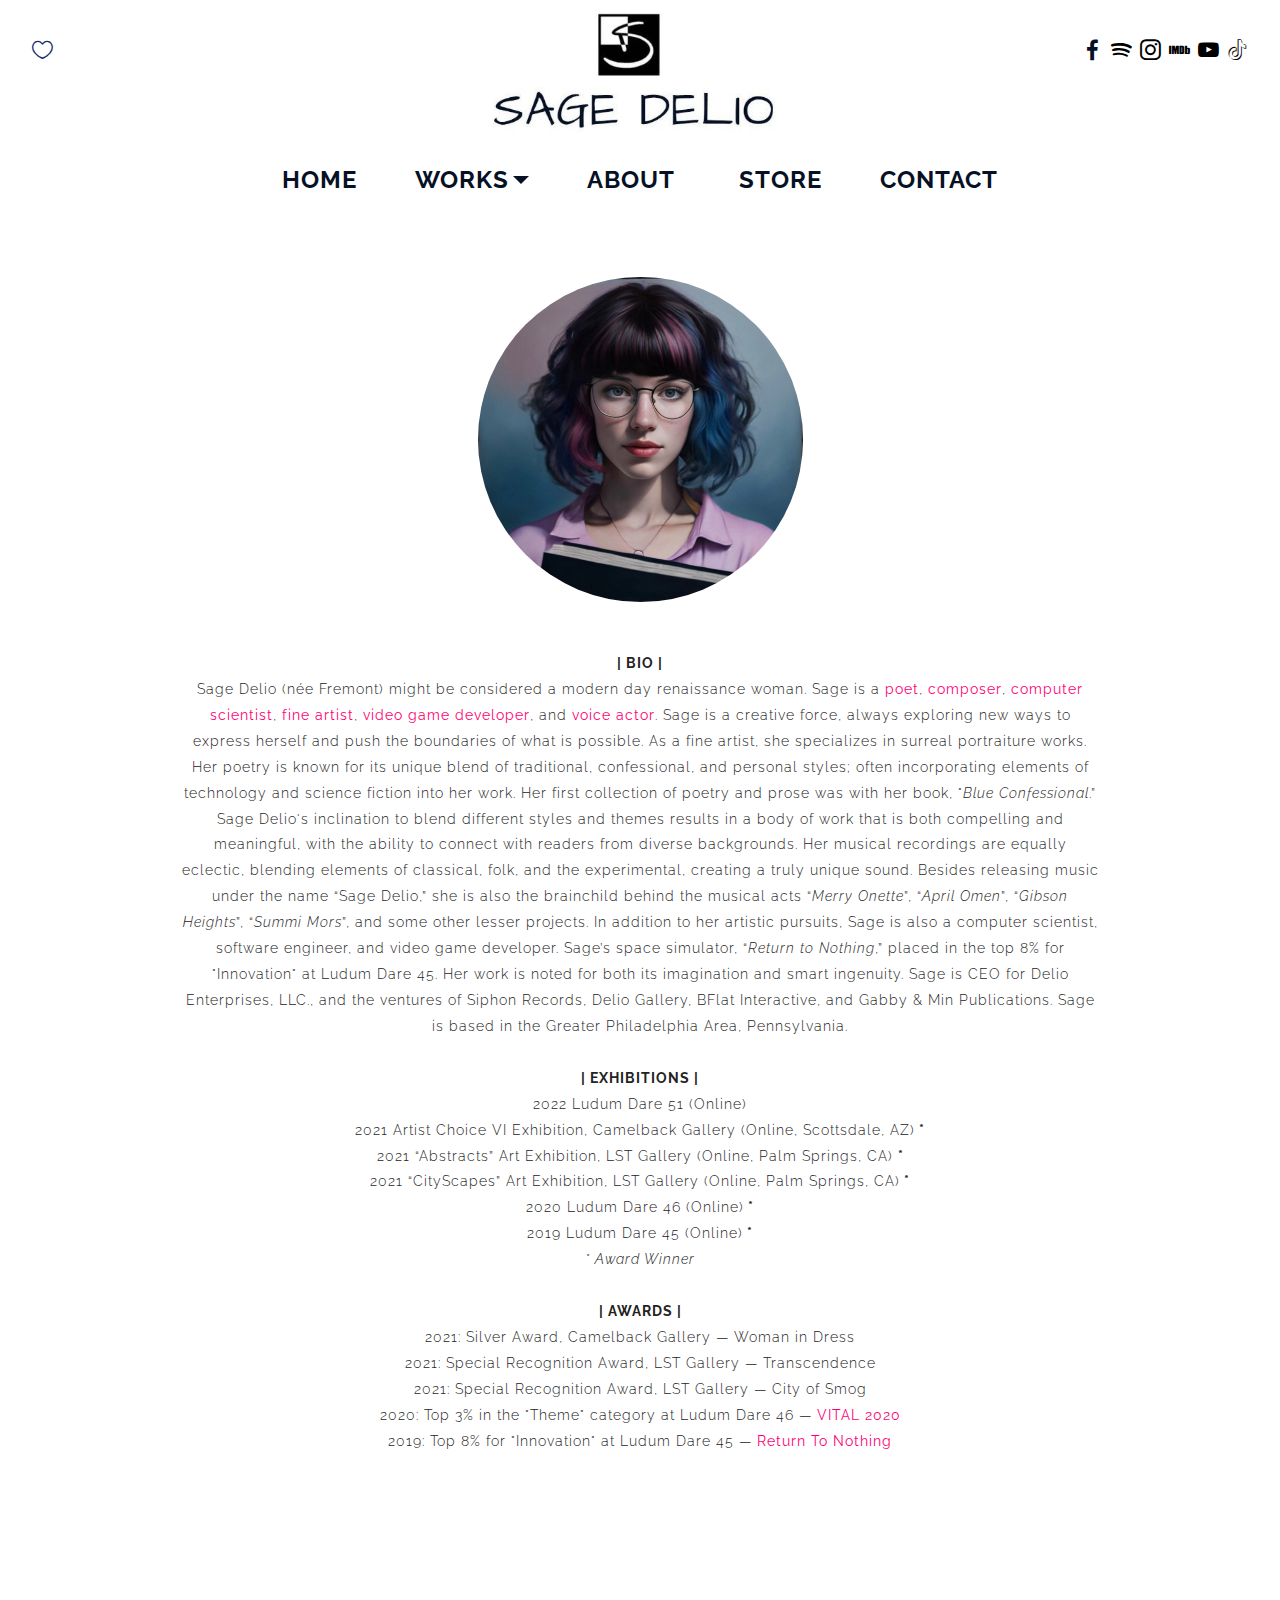
==== commit 1e6b8521: "Add files via upload" ====
--- a/about.html
+++ b/about.html
@@ -99,12 +99,12 @@
         <div class="row justify-content-md-center">
             <div class="media-content col-lg-10 col-md-7">
                 <div class="mbr-figure">
-                    <img src="assets/images/self-portrait-1-1500x1500-800x800.jpg" alt="Sage Delio, self portrait #1" title="">
+                    <img src="assets/images/2023-self-portrait-sage-delio-3.jpg" alt="Sage Delio, self portrait #1" title="">
                 </div>
                 
                 
                 <div class="mbr-text align-center mbr-white">
-                    <p class="mbr-text mbr-black mbr-fonts-style display-7"><strong>| BIO |<br></strong>Sage Delio (née Fremont) might be considered a modern day renaissance woman. Sage is a&nbsp;<a href="https://www.sagedelio.com/poetry" class="text-info text-primary">poet</a>,&nbsp;<a href="https://open.spotify.com/artist/7HUrRpxnnIpU9Z56cB7ex8?si=pdkAUbh7SL6HyobGtH96gg" class="text-info" target="_blank">composer</a>,&nbsp;<a href="https://sagefremont.com" class="text-info" target="_blank">computer scientist</a>,&nbsp;<a href="https://www.sagedelio.com/artwork" class="text-info text-primary" target="_blank">fine artist</a>, <a href="https://www.bflatinteractive.com/about" class="text-info" target="_blank">video game&nbsp;developer</a>, and <a href="https://www.imdb.com/name/nm12033732/" class="text-info" target="_blank">voice actor</a>; best known for her eclectic poetry, experimental musical recordings, and surreal portraiture works. Sage is CEO for Delio Enterprises, LLC., and the ventures of Siphon Records, Delio Gallery, BFLAT Interactive, and Gabby &amp; Min Publications. Sage is based in Philadelphia, Pennsylvania.<br><br><strong>| EXHIBITIONS |</strong><br>2022 Ludum Dare 51 (Online)<br>2021 Artist Choice VI Exhibition, Camelback Gallery (Online, Scottsdale, AZ)<strong> *</strong><br>2021 “Abstracts” Art Exhibition, LST Gallery (Online, Palm Springs, CA) <strong>*</strong><br>2021&nbsp;“CityScapes” Art Exhibition, LST Gallery (Online, Palm Springs, CA)<strong> *</strong><br>2020 Ludum Dare 46 (Online)<strong> *</strong><br>2019 Ludum Dare 45 (Online)<strong> *</strong><br><em>* Award Winner<br></em><br><strong>| AWARDS |</strong><br>2021: Silver Award,&nbsp;Camelback Gallery — Woman in Dress<br>2021: Special Recognition Award, LST Gallery — Transcendence<br>2021: Special Recognition Award, LST Gallery — City of Smog<br>2020: Top 3% in the "Theme" category at Ludum Dare 46 — <a href="https://bflatinteractive.itch.io/vital-2020-windows" class="text-info" target="_blank">VITAL 2020</a><strong><br></strong>2019: Top 8% for "Innovation" at Ludum Dare 45 — <a href="https://bflatinteractive.itch.io/return-to-nothing" class="text-info" target="_blank">Return To Nothing</a><br><br><br></p>
+                    <p class="mbr-text mbr-black mbr-fonts-style display-7"><strong>| BIO |<br></strong>Sage Delio (née Fremont) might be considered a modern day renaissance woman. Sage is a&nbsp;<a href="https://www.sagedelio.com/poetry" class="text-info text-primary">poet</a>,&nbsp;<a href="https://open.spotify.com/artist/7HUrRpxnnIpU9Z56cB7ex8?si=pdkAUbh7SL6HyobGtH96gg" class="text-info" target="_blank">composer</a>,&nbsp;<a href="https://sagefremont.com" class="text-info" target="_blank">computer scientist</a>,&nbsp;<a href="https://www.sagedelio.com/artwork" class="text-info text-primary" target="_blank">fine artist</a>, <a href="https://www.bflatinteractive.com/about" class="text-info" target="_blank">video game&nbsp;developer</a>, and <a href="https://www.imdb.com/name/nm12033732/" class="text-info" target="_blank">voice actor</a>. Sage is a creative force, always exploring new ways to express herself and push the boundaries of what is possible. As a fine artist, she specializes in surreal portraiture works. Her poetry is known for its unique blend of traditional, confessional, and personal styles; often incorporating elements of technology and science fiction into her work. Her first collection of poetry and prose was with her book, "<em>Blue Confessional</em>.” Sage Delio's inclination to blend different styles and themes results in a body of work that is both compelling and meaningful, with the ability to connect with readers from diverse backgrounds. Her musical recordings are equally eclectic, blending elements of classical, folk, and the experimental, creating a truly unique sound. Besides releasing music under the name “Sage Delio,” she is also the brainchild behind the musical acts “<em>Merry Onette</em>”, “<em>April Omen</em>”, “<em>Gibson Heights</em>”, “<em>Summi Mors</em>”, and some other lesser projects. In addition to her artistic pursuits, Sage is also a computer scientist, software engineer, and video game developer. Sage’s space simulator, “<em>Return to Nothing</em>,” placed in the top 8% for "Innovation" at Ludum Dare 45. Her work is noted for both its imagination and smart ingenuity. Sage is CEO for Delio Enterprises, LLC., and the ventures of Siphon Records, Delio Gallery, BFlat Interactive, and Gabby &amp; Min Publications. Sage is based in the Greater Philadelphia Area, Pennsylvania.<br><br><strong>| EXHIBITIONS |</strong><br>2022 Ludum Dare 51 (Online)<br>2021 Artist Choice VI Exhibition, Camelback Gallery (Online, Scottsdale, AZ)<strong> *</strong><br>2021 “Abstracts” Art Exhibition, LST Gallery (Online, Palm Springs, CA) <strong>*</strong><br>2021&nbsp;“CityScapes” Art Exhibition, LST Gallery (Online, Palm Springs, CA)<strong> *</strong><br>2020 Ludum Dare 46 (Online)<strong> *</strong><br>2019 Ludum Dare 45 (Online)<strong> *</strong><br><em>* Award Winner<br></em><br><strong>| AWARDS |</strong><br>2021: Silver Award,&nbsp;Camelback Gallery — Woman in Dress<br>2021: Special Recognition Award, LST Gallery — Transcendence<br>2021: Special Recognition Award, LST Gallery — City of Smog<br>2020: Top 3% in the "Theme" category at Ludum Dare 46 — <a href="https://bflatinteractive.itch.io/vital-2020-windows" class="text-info" target="_blank">VITAL 2020</a><strong><br></strong>2019: Top 8% for "Innovation" at Ludum Dare 45 — <a href="https://bflatinteractive.itch.io/return-to-nothing" class="text-info" target="_blank">Return To Nothing</a><br><br><br></p>
                 </div>
                 
             </div>
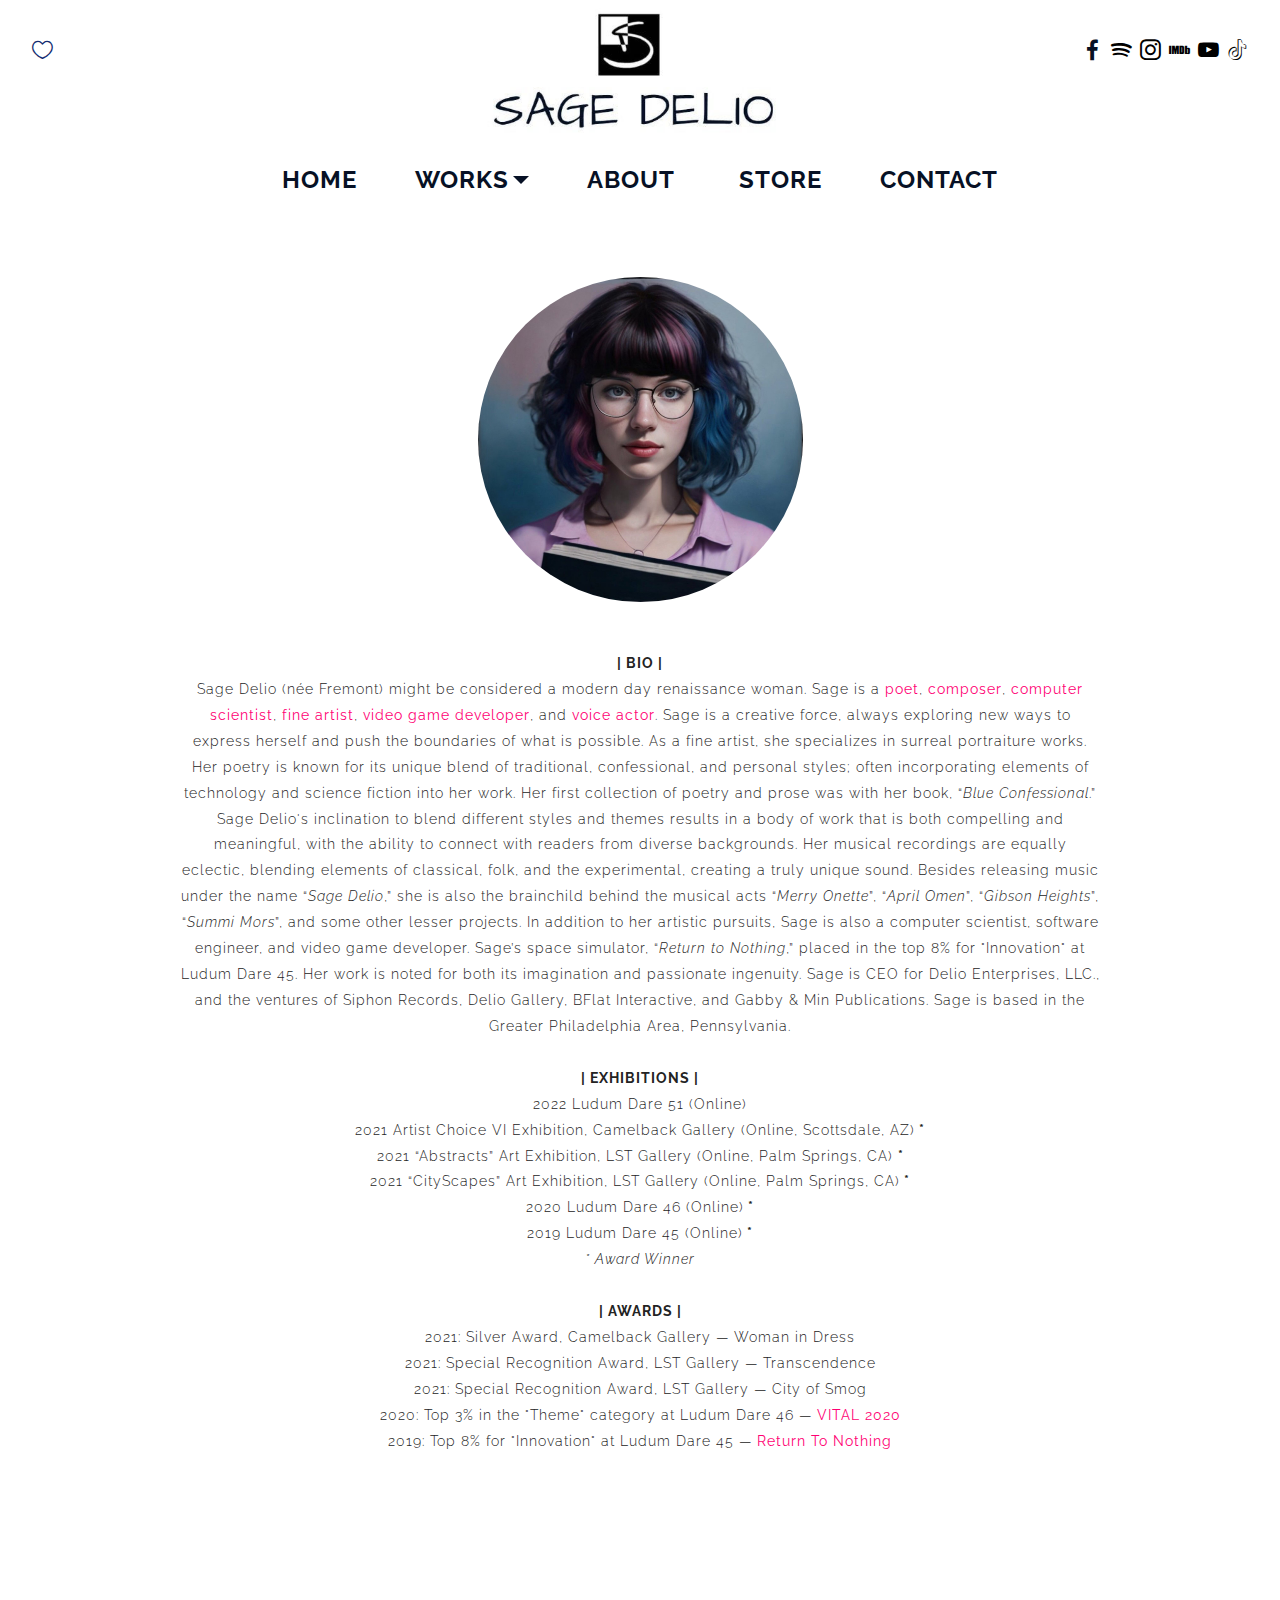
==== commit bd3bda5d: "Add files via upload" ====
--- a/about.html
+++ b/about.html
@@ -35,7 +35,7 @@
 </head>
 <body>
   
-  <section class="menu1 luxurym4_menu1 cid-tl6kSPVZCb" once="menu" id="menu1-2o">
+  <section class="menu1 luxurym4_menu1 cid-tl6kSPVZCb" once="menu" id="menu1-2o" data-sortbtn="btn-primary">
 
     
 
@@ -89,7 +89,7 @@
     </nav>
 </section>
 
-<section class="header4 cid-sJXmufYYqp" id="extContent23-9">
+<section class="header4 cid-sJXmufYYqp" id="extContent23-9" data-sortbtn="btn-primary">
 
     
 
@@ -104,7 +104,7 @@
                 
                 
                 <div class="mbr-text align-center mbr-white">
-                    <p class="mbr-text mbr-black mbr-fonts-style display-7"><strong>| BIO |<br></strong>Sage Delio (née Fremont) might be considered a modern day renaissance woman. Sage is a&nbsp;<a href="https://www.sagedelio.com/poetry" class="text-info text-primary">poet</a>,&nbsp;<a href="https://open.spotify.com/artist/7HUrRpxnnIpU9Z56cB7ex8?si=pdkAUbh7SL6HyobGtH96gg" class="text-info" target="_blank">composer</a>,&nbsp;<a href="https://sagefremont.com" class="text-info" target="_blank">computer scientist</a>,&nbsp;<a href="https://www.sagedelio.com/artwork" class="text-info text-primary" target="_blank">fine artist</a>, <a href="https://www.bflatinteractive.com/about" class="text-info" target="_blank">video game&nbsp;developer</a>, and <a href="https://www.imdb.com/name/nm12033732/" class="text-info" target="_blank">voice actor</a>. Sage is a creative force, always exploring new ways to express herself and push the boundaries of what is possible. As a fine artist, she specializes in surreal portraiture works. Her poetry is known for its unique blend of traditional, confessional, and personal styles; often incorporating elements of technology and science fiction into her work. Her first collection of poetry and prose was with her book, "<em>Blue Confessional</em>.” Sage Delio's inclination to blend different styles and themes results in a body of work that is both compelling and meaningful, with the ability to connect with readers from diverse backgrounds. Her musical recordings are equally eclectic, blending elements of classical, folk, and the experimental, creating a truly unique sound. Besides releasing music under the name “Sage Delio,” she is also the brainchild behind the musical acts “<em>Merry Onette</em>”, “<em>April Omen</em>”, “<em>Gibson Heights</em>”, “<em>Summi Mors</em>”, and some other lesser projects. In addition to her artistic pursuits, Sage is also a computer scientist, software engineer, and video game developer. Sage’s space simulator, “<em>Return to Nothing</em>,” placed in the top 8% for "Innovation" at Ludum Dare 45. Her work is noted for both its imagination and smart ingenuity. Sage is CEO for Delio Enterprises, LLC., and the ventures of Siphon Records, Delio Gallery, BFlat Interactive, and Gabby &amp; Min Publications. Sage is based in the Greater Philadelphia Area, Pennsylvania.<br><br><strong>| EXHIBITIONS |</strong><br>2022 Ludum Dare 51 (Online)<br>2021 Artist Choice VI Exhibition, Camelback Gallery (Online, Scottsdale, AZ)<strong> *</strong><br>2021 “Abstracts” Art Exhibition, LST Gallery (Online, Palm Springs, CA) <strong>*</strong><br>2021&nbsp;“CityScapes” Art Exhibition, LST Gallery (Online, Palm Springs, CA)<strong> *</strong><br>2020 Ludum Dare 46 (Online)<strong> *</strong><br>2019 Ludum Dare 45 (Online)<strong> *</strong><br><em>* Award Winner<br></em><br><strong>| AWARDS |</strong><br>2021: Silver Award,&nbsp;Camelback Gallery — Woman in Dress<br>2021: Special Recognition Award, LST Gallery — Transcendence<br>2021: Special Recognition Award, LST Gallery — City of Smog<br>2020: Top 3% in the "Theme" category at Ludum Dare 46 — <a href="https://bflatinteractive.itch.io/vital-2020-windows" class="text-info" target="_blank">VITAL 2020</a><strong><br></strong>2019: Top 8% for "Innovation" at Ludum Dare 45 — <a href="https://bflatinteractive.itch.io/return-to-nothing" class="text-info" target="_blank">Return To Nothing</a><br><br><br></p>
+                    <p class="mbr-text mbr-black mbr-fonts-style display-7"><strong>| BIO |<br></strong>Sage Delio (née Fremont) might be considered a modern day renaissance woman. Sage is a&nbsp;<a href="https://www.sagedelio.com/poetry" class="text-info text-primary">poet</a>,&nbsp;<a href="https://open.spotify.com/artist/7HUrRpxnnIpU9Z56cB7ex8?si=pdkAUbh7SL6HyobGtH96gg" class="text-info" target="_blank">composer</a>,&nbsp;<a href="https://sagefremont.com" class="text-info" target="_blank">computer scientist</a>,&nbsp;<a href="https://www.sagedelio.com/artwork" class="text-info text-primary" target="_blank">fine artist</a>, <a href="https://www.bflatinteractive.com/about" class="text-info" target="_blank">video game&nbsp;developer</a>, and <a href="https://www.imdb.com/name/nm12033732/" class="text-info" target="_blank">voice actor</a>. Sage is a creative force, always exploring new ways to express herself and push the boundaries of what is possible. As a fine artist, she specializes in surreal portraiture works. Her poetry is known for its unique blend of traditional, confessional, and personal styles; often incorporating elements of technology and science fiction into her work. Her first collection of poetry and prose was with her book, “<em>Blue Confessional</em>.” Sage Delio's inclination to blend different styles and themes results in a body of work that is both compelling and meaningful, with the ability to connect with readers from diverse backgrounds. Her musical recordings are equally eclectic, blending elements of classical, folk, and the experimental, creating a truly unique sound. Besides releasing music under the name “<em>Sage Delio</em>,” she is also the brainchild behind the musical acts “<em>Merry Onette</em>”, “<em>April Omen</em>”, “<em>Gibson Heights</em>”, “<em>Summi Mors</em>”, and some other lesser projects. In addition to her artistic pursuits, Sage is also a computer scientist, software engineer, and video game developer. Sage’s space simulator, “<em>Return to Nothing</em>,” placed in the top 8% for "Innovation" at Ludum Dare 45. Her work is noted for both its imagination and passionate ingenuity. Sage is CEO for Delio Enterprises, LLC., and the ventures of Siphon Records, Delio Gallery, BFlat Interactive, and Gabby &amp; Min Publications. Sage is based in the Greater Philadelphia Area, Pennsylvania.<br><br><strong>| EXHIBITIONS |</strong><br>2022 Ludum Dare 51 (Online)<br>2021 Artist Choice VI Exhibition, Camelback Gallery (Online, Scottsdale, AZ)<strong> *</strong><br>2021 “Abstracts” Art Exhibition, LST Gallery (Online, Palm Springs, CA) <strong>*</strong><br>2021&nbsp;“CityScapes” Art Exhibition, LST Gallery (Online, Palm Springs, CA)<strong> *</strong><br>2020 Ludum Dare 46 (Online)<strong> *</strong><br>2019 Ludum Dare 45 (Online)<strong> *</strong><br><em>* Award Winner<br></em><br><strong>| AWARDS |</strong><br>2021: Silver Award,&nbsp;Camelback Gallery — Woman in Dress<br>2021: Special Recognition Award, LST Gallery — Transcendence<br>2021: Special Recognition Award, LST Gallery — City of Smog<br>2020: Top 3% in the "Theme" category at Ludum Dare 46 — <a href="https://bflatinteractive.itch.io/vital-2020-windows" class="text-info" target="_blank">VITAL 2020</a><strong><br></strong>2019: Top 8% for "Innovation" at Ludum Dare 45 — <a href="https://bflatinteractive.itch.io/return-to-nothing" class="text-info" target="_blank">Return To Nothing</a><br><br><br></p>
                 </div>
                 
             </div>
@@ -113,7 +113,7 @@
     </div>
 </section>
 
-<section once="footers" class="cid-tli6eA0x1i mbr-reveal" id="footer7-2q">
+<section once="footers" class="cid-tli6eA0x1i mbr-reveal" id="footer7-2q" data-sortbtn="btn-primary">
 
     
 
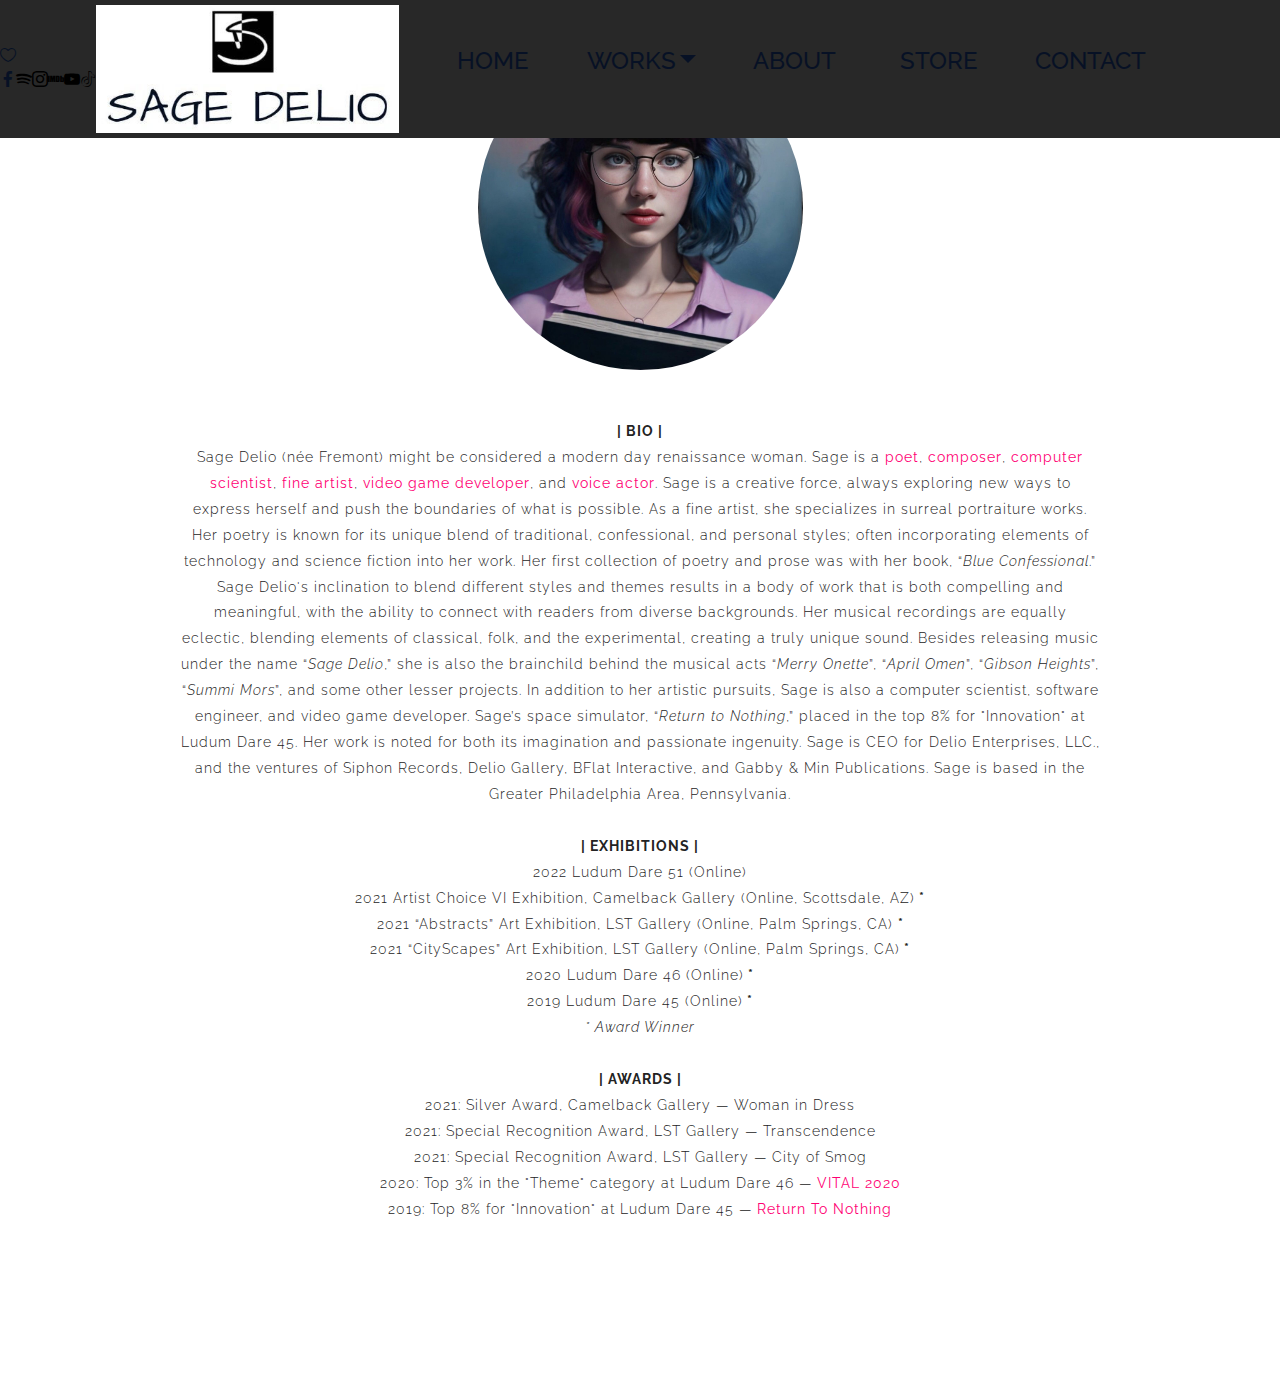
==== commit 83fafc7f: "Add files via upload" ====
--- a/about.html
+++ b/about.html
@@ -35,7 +35,7 @@
 </head>
 <body>
   
-  <section class="menu1 luxurym4_menu1 cid-tl6kSPVZCb" once="menu" id="menu1-2o" data-sortbtn="btn-primary">
+  <section class="menu1 luxurym4_menu1 cid-tt2ZiIRjPs" once="menu" id="menu1-2t" data-sortbtn="btn-primary">
 
     
 
@@ -89,7 +89,7 @@
     </nav>
 </section>
 
-<section class="header4 cid-sJXmufYYqp" id="extContent23-9" data-sortbtn="btn-primary">
+<section class="header4 cid-sJXmufYYqp" id="extContent23-9">
 
     
 
@@ -113,7 +113,7 @@
     </div>
 </section>
 
-<section once="footers" class="cid-tli6eA0x1i mbr-reveal" id="footer7-2q" data-sortbtn="btn-primary">
+<section once="footers" class="cid-tli6eA0x1i mbr-reveal" id="footer7-2q">
 
     
 
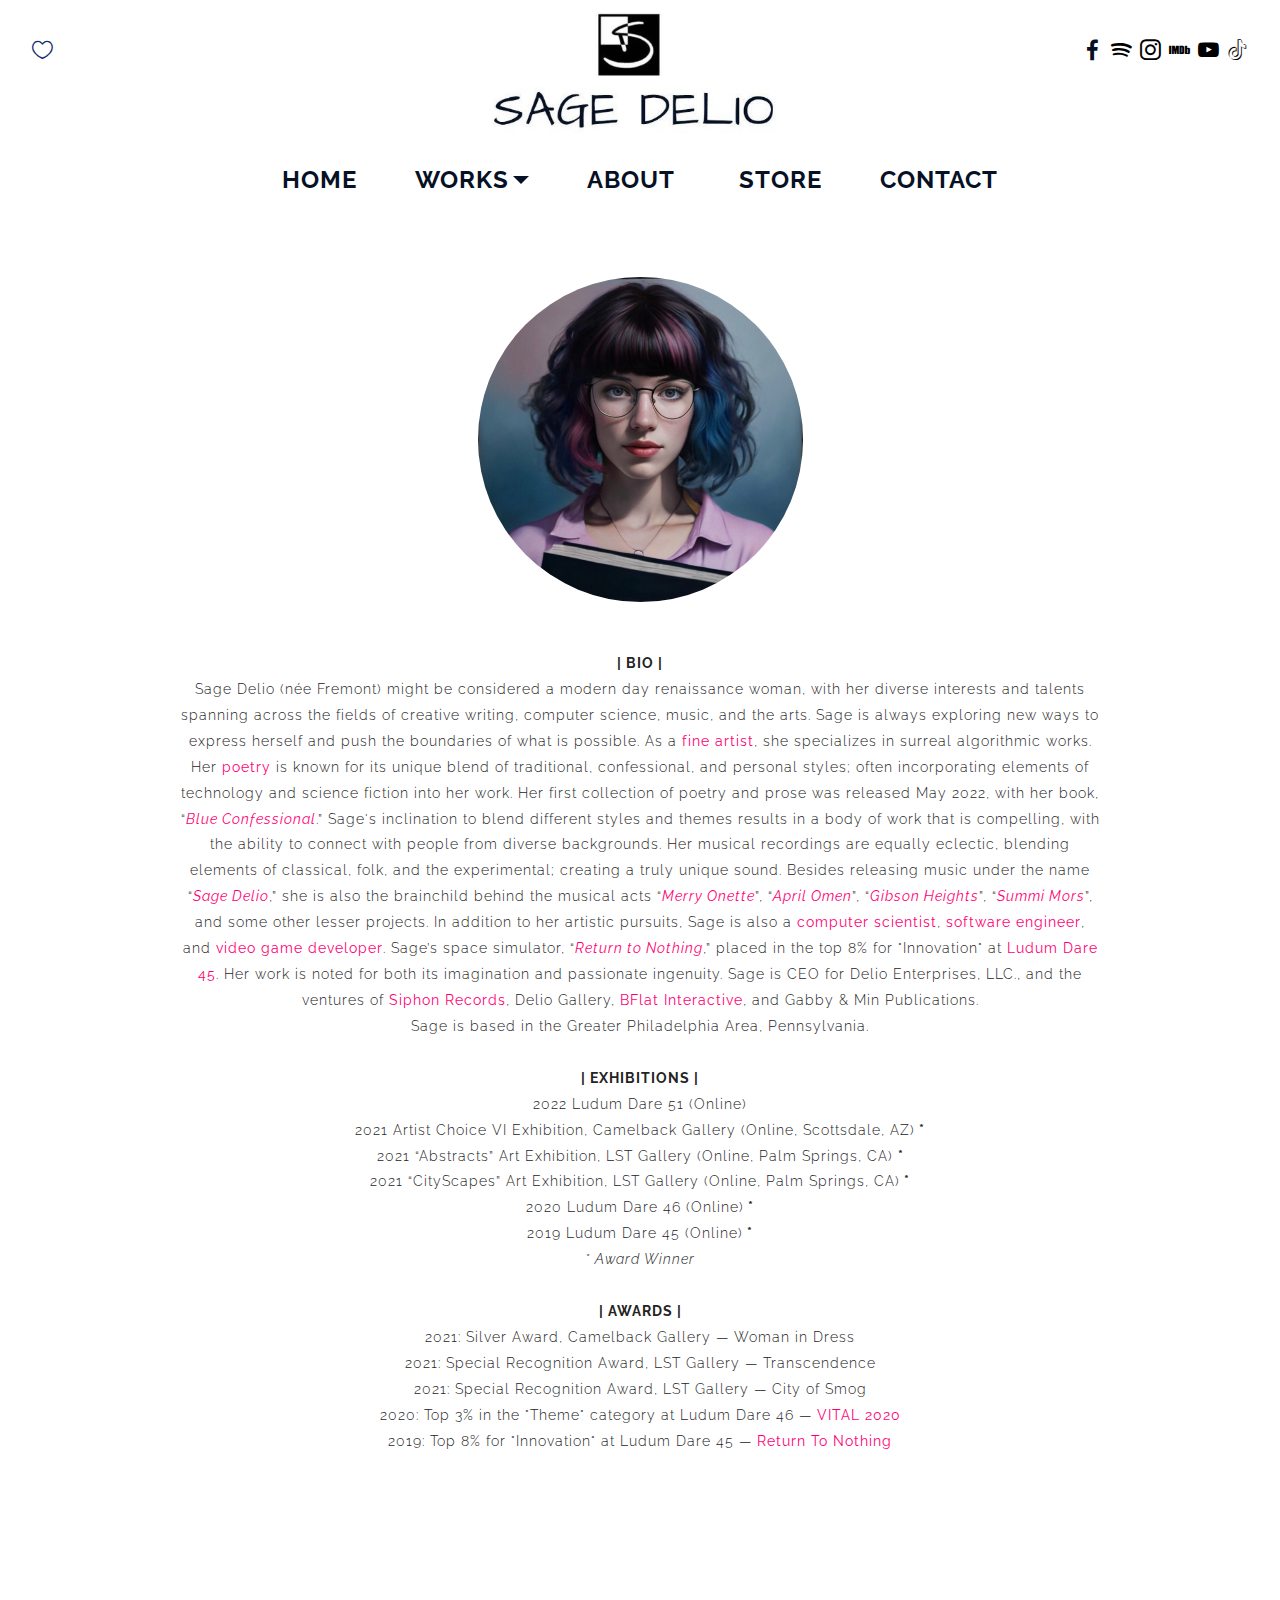
==== commit f422bab3: "Add files via upload" ====
--- a/about.html
+++ b/about.html
@@ -35,7 +35,7 @@
 </head>
 <body>
   
-  <section class="menu1 luxurym4_menu1 cid-tt2ZiIRjPs" once="menu" id="menu1-2t" data-sortbtn="btn-primary">
+  <section class="menu1 luxurym4_menu1 cid-tt2ZiIRjPs" once="menu" id="menu1-2t">
 
     
 
@@ -104,7 +104,7 @@
                 
                 
                 <div class="mbr-text align-center mbr-white">
-                    <p class="mbr-text mbr-black mbr-fonts-style display-7"><strong>| BIO |<br></strong>Sage Delio (née Fremont) might be considered a modern day renaissance woman. Sage is a&nbsp;<a href="https://www.sagedelio.com/poetry" class="text-info text-primary">poet</a>,&nbsp;<a href="https://open.spotify.com/artist/7HUrRpxnnIpU9Z56cB7ex8?si=pdkAUbh7SL6HyobGtH96gg" class="text-info" target="_blank">composer</a>,&nbsp;<a href="https://sagefremont.com" class="text-info" target="_blank">computer scientist</a>,&nbsp;<a href="https://www.sagedelio.com/artwork" class="text-info text-primary" target="_blank">fine artist</a>, <a href="https://www.bflatinteractive.com/about" class="text-info" target="_blank">video game&nbsp;developer</a>, and <a href="https://www.imdb.com/name/nm12033732/" class="text-info" target="_blank">voice actor</a>. Sage is a creative force, always exploring new ways to express herself and push the boundaries of what is possible. As a fine artist, she specializes in surreal portraiture works. Her poetry is known for its unique blend of traditional, confessional, and personal styles; often incorporating elements of technology and science fiction into her work. Her first collection of poetry and prose was with her book, “<em>Blue Confessional</em>.” Sage Delio's inclination to blend different styles and themes results in a body of work that is both compelling and meaningful, with the ability to connect with readers from diverse backgrounds. Her musical recordings are equally eclectic, blending elements of classical, folk, and the experimental, creating a truly unique sound. Besides releasing music under the name “<em>Sage Delio</em>,” she is also the brainchild behind the musical acts “<em>Merry Onette</em>”, “<em>April Omen</em>”, “<em>Gibson Heights</em>”, “<em>Summi Mors</em>”, and some other lesser projects. In addition to her artistic pursuits, Sage is also a computer scientist, software engineer, and video game developer. Sage’s space simulator, “<em>Return to Nothing</em>,” placed in the top 8% for "Innovation" at Ludum Dare 45. Her work is noted for both its imagination and passionate ingenuity. Sage is CEO for Delio Enterprises, LLC., and the ventures of Siphon Records, Delio Gallery, BFlat Interactive, and Gabby &amp; Min Publications. Sage is based in the Greater Philadelphia Area, Pennsylvania.<br><br><strong>| EXHIBITIONS |</strong><br>2022 Ludum Dare 51 (Online)<br>2021 Artist Choice VI Exhibition, Camelback Gallery (Online, Scottsdale, AZ)<strong> *</strong><br>2021 “Abstracts” Art Exhibition, LST Gallery (Online, Palm Springs, CA) <strong>*</strong><br>2021&nbsp;“CityScapes” Art Exhibition, LST Gallery (Online, Palm Springs, CA)<strong> *</strong><br>2020 Ludum Dare 46 (Online)<strong> *</strong><br>2019 Ludum Dare 45 (Online)<strong> *</strong><br><em>* Award Winner<br></em><br><strong>| AWARDS |</strong><br>2021: Silver Award,&nbsp;Camelback Gallery — Woman in Dress<br>2021: Special Recognition Award, LST Gallery — Transcendence<br>2021: Special Recognition Award, LST Gallery — City of Smog<br>2020: Top 3% in the "Theme" category at Ludum Dare 46 — <a href="https://bflatinteractive.itch.io/vital-2020-windows" class="text-info" target="_blank">VITAL 2020</a><strong><br></strong>2019: Top 8% for "Innovation" at Ludum Dare 45 — <a href="https://bflatinteractive.itch.io/return-to-nothing" class="text-info" target="_blank">Return To Nothing</a><br><br><br></p>
+                    <p class="mbr-text mbr-black mbr-fonts-style display-7"><strong>| BIO |</strong><br>Sage Delio (née Fremont) might be considered a modern day renaissance woman, with her diverse interests and talents spanning across the fields of creative writing, computer science, music, and the arts. Sage is always exploring new ways to express herself and push the boundaries of what is possible. As a <a href="https://www.sagedelio.com/artwork" class="text-info" target="_blank">fine artist</a>, she specializes in surreal algorithmic works. Her <a href="https://www.sagedelio.com/poetry" class="text-info" target="_blank">poetry</a> is known for its unique blend of traditional, confessional, and personal styles; often incorporating elements of technology and science fiction into her work. Her first collection of poetry and prose was released May 2022, with her book, “<a href="https://www.amazon.com/Blue-Confessional-Poetry-Sage-Delio/dp/B09ZCSVXK5" class="text-info" target="_blank"><em>Blue Confessional</em></a>.” Sage's inclination to blend different styles and themes results in a body of work that is compelling, with the ability to connect with people from diverse backgrounds. Her musical recordings are equally eclectic, blending elements of classical, folk, and the experimental; creating a truly unique sound. Besides releasing music under the name “<a href="https://open.spotify.com/artist/7HUrRpxnnIpU9Z56cB7ex8?si=pdkAUbh7SL6HyobGtH96gg" class="text-info" target="_blank"><em>Sage Delio</em></a>,” she is also the brainchild behind the musical acts “<a href="https://open.spotify.com/artist/6ztnS9e52HfdT2dBGQUvgY" class="text-info" target="_blank"><em>Merry Onette</em></a>”, “<a href="https://aprilomen.bandcamp.com/album/april-omen" class="text-info" target="_blank"><em>April Omen</em></a>”, “<a href="https://open.spotify.com/artist/5el8NrGwShj4wgwZYvkgzT" class="text-info" target="_blank"><em>Gibson Heights</em></a>”, “<a href="https://open.spotify.com/artist/00lCMXWVHav9hzO1WMVAb1" class="text-info" target="_blank"><em>Summi Mors</em></a>”, and some other lesser projects. In addition to her artistic pursuits, Sage is also a <a href="https://sagefremont.com/" class="text-info" target="_blank">computer scientist</a>, <a href="https://sagefremont.com/" class="text-info" target="_blank">software engineer</a>, and <a href="https://www.bflatinteractive.com/about" class="text-info" target="_blank">video game developer</a>. Sage’s space simulator, “<a href="https://bflatinteractive.itch.io/return-to-nothing" class="text-info" target="_blank"><em>Return to Nothing</em></a>,” placed in the top 8% for "Innovation" at <a href="https://ldjam.com/events/ludum-dare/45/return-to-nothing" class="text-info" target="_blank">Ludum Dare 45</a>. Her work is noted for both its imagination and passionate ingenuity. Sage is CEO for Delio Enterprises, LLC., and the ventures of <a href="https://www.siphonrecords.com/" class="text-info" target="_blank">Siphon Records</a>, Delio Gallery, <a href="https://www.bflatinteractive.com/" class="text-info" target="_blank">BFlat Interactive</a>, and Gabby &amp; Min Publications.<br> Sage is based in the Greater Philadelphia Area, Pennsylvania.<br><br><strong>| EXHIBITIONS |</strong><br>2022 Ludum Dare 51 (Online)<br>2021 Artist Choice VI Exhibition, Camelback Gallery (Online, Scottsdale, AZ)<strong> *</strong><br>2021 “Abstracts” Art Exhibition, LST Gallery (Online, Palm Springs, CA) <strong>*</strong><br>2021&nbsp;“CityScapes” Art Exhibition, LST Gallery (Online, Palm Springs, CA)<strong> *</strong><br>2020 Ludum Dare 46 (Online)<strong> *</strong><br>2019 Ludum Dare 45 (Online)<strong> *</strong><br><em>* Award Winner<br></em><br><strong>| AWARDS |</strong><br>2021: Silver Award,&nbsp;Camelback Gallery — Woman in Dress<br>2021: Special Recognition Award, LST Gallery — Transcendence<br>2021: Special Recognition Award, LST Gallery — City of Smog<br>2020: Top 3% in the "Theme" category at Ludum Dare 46 — <a href="https://bflatinteractive.itch.io/vital-2020-windows" class="text-info" target="_blank">VITAL 2020</a><strong><br></strong>2019: Top 8% for "Innovation" at Ludum Dare 45 — <a href="https://bflatinteractive.itch.io/return-to-nothing" class="text-info" target="_blank">Return To Nothing</a><br><br><br></p>
                 </div>
                 
             </div>
--- a/assets/mobirise/css/mbr-additional.css
+++ b/assets/mobirise/css/mbr-additional.css
@@ -602,350 +602,6 @@
 section.lazy-placeholder:after {
   opacity: 0.5;
 }
-.cid-tl6kSPVZCb {
-  position: sticky;
-  top: 0;
-  z-index: 11;
-}
-.cid-tl6kSPVZCb .navbar-dropdown {
-  position: relative !important;
-  top: 0;
-  left: 0;
-  padding: 0.5rem 1rem;
-  position: fixed;
-}
-@media (max-width: 991px) {
-  .cid-tl6kSPVZCb .navbar-dropdown {
-    padding: 0 1rem;
-  }
-}
-.cid-tl6kSPVZCb .navbar {
-  position: static !important;
-  min-height: 77px;
-  transition: 0.2s;
-  background: #ffffff;
-  display: flex;
-  flex-direction: column;
-}
-.cid-tl6kSPVZCb .navbar.opened {
-  transition: all 0.2s;
-  background: #ffffff !important;
-}
-.cid-tl6kSPVZCb .navbar .dropdown-item {
-  transition: all 0.2s;
-  padding: 0.3rem 1.5rem;
-  border-bottom: 1px solid #e6e6e6;
-  color: #132c70;
-  background: #ffffff !important;
-}
-.cid-tl6kSPVZCb .navbar .dropdown-item:hover {
-  padding-left: 2rem;
-}
-.cid-tl6kSPVZCb .navbar .dropdown-item:focus border {
-  outline: none;
-}
-.cid-tl6kSPVZCb .navbar .navbar-collapse {
-  justify-content: flex-end;
-  z-index: 1;
-}
-.cid-tl6kSPVZCb .navbar .dropdown-menu {
-  min-width: 300px;
-  padding: 3px 0 0 0;
-  box-shadow: 5px 5px 18px 0px rgba(217, 220, 242, 0.98);
-  background: transparent !important;
-}
-.cid-tl6kSPVZCb .navbar .dropdown-menu > .dropdown-item:first-child {
-  border-top: 2px solid #071125;
-}
-.cid-tl6kSPVZCb .navbar .dropdown-menu .dropdown-submenu {
-  padding-top: 0px;
-}
-.cid-tl6kSPVZCb .navbar.collapsed.opened .dropdown-menu {
-  top: 0;
-}
-@media (min-width: 992px) {
-  .cid-tl6kSPVZCb .navbar.collapsed.opened:not(.navbar-short) .navbar-collapse {
-    max-height: 85.14285714vh;
-  }
-}
-.cid-tl6kSPVZCb .navbar.collapsed .dropdown-menu {
-  width: auto;
-  padding: 1rem 0 1rem 0;
-  border-top: none !important;
-  background: transparent !important;
-}
-.cid-tl6kSPVZCb .navbar.collapsed .dropdown-menu .dropdown-submenu {
-  left: 0 !important;
-}
-.cid-tl6kSPVZCb .navbar.collapsed .dropdown-menu .dropdown-item:after {
-  right: auto;
-}
-.cid-tl6kSPVZCb .navbar.collapsed .dropdown-menu .dropdown-toggle[data-toggle="dropdown-submenu"]:after {
-  margin-left: 0.25rem;
-  border-top: 0.35em solid;
-  border-right: 0.35em solid transparent;
-  border-left: 0.35em solid transparent;
-  border-bottom: 0;
-  top: 55%;
-}
-.cid-tl6kSPVZCb .navbar.collapsed .nav-dropdown .link.dropdown-toggle[aria-expanded="true"] {
-  padding: 0.667em 1.667em;
-}
-.cid-tl6kSPVZCb .navbar.collapsed .nav-dropdown .link {
-  margin: 0.667em 1.2em;
-}
-.cid-tl6kSPVZCb .navbar.collapsed ul.navbar-nav li {
-  margin: auto;
-}
-.cid-tl6kSPVZCb .navbar.collapsed .dropdown-menu .dropdown-item {
-  padding: 0.25rem 1.5rem;
-  text-align: center;
-  border-bottom: none !important;
-  background: transparent !important;
-  color: inherit !important;
-}
-.cid-tl6kSPVZCb .navbar.collapsed .dropdown-menu .dropdown-item:first-child {
-  border-top: none;
-}
-@media (max-width: 991px) {
-  .cid-tl6kSPVZCb .navbar {
-    flex-direction: row;
-    justify-content: space-between;
-  }
-  .cid-tl6kSPVZCb .navbar.opened .dropdown-menu {
-    top: 0;
-  }
-  .cid-tl6kSPVZCb .navbar .dropdown-menu {
-    width: auto;
-    padding: 1rem 0 1rem 0;
-    background: transparent !important;
-    border-top: none !important;
-  }
-  .cid-tl6kSPVZCb .navbar .dropdown-menu .dropdown-submenu {
-    left: 0 !important;
-  }
-  .cid-tl6kSPVZCb .navbar .dropdown-menu .dropdown-item:after {
-    right: auto;
-  }
-  .cid-tl6kSPVZCb .navbar .dropdown-menu .dropdown-toggle[data-toggle="dropdown-submenu"]:after {
-    margin-left: 0.25rem;
-    border-top: 0.35em solid;
-    border-right: 0.35em solid transparent;
-    border-left: 0.35em solid transparent;
-    border-bottom: 0;
-    top: 55%;
-  }
-  .cid-tl6kSPVZCb .navbar .nav-dropdown .link.dropdown-toggle[aria-expanded="true"] {
-    padding: 0.667em 1.667em;
-  }
-  .cid-tl6kSPVZCb .navbar .nav-dropdown .link {
-    margin: 0.667em 1.2em;
-  }
-  .cid-tl6kSPVZCb .navbar ul.navbar-nav li {
-    margin: auto;
-  }
-  .cid-tl6kSPVZCb .navbar .dropdown-menu .dropdown-item {
-    padding: 0.25rem 1.5rem;
-    text-align: center;
-    border-bottom: none !important;
-    background: transparent !important;
-  }
-  .cid-tl6kSPVZCb .navbar .dropdown-menu .dropdown-item:first-child {
-    border-top: none;
-  }
-  .cid-tl6kSPVZCb .navbar .navbar-brand {
-    flex-shrink: initial;
-    flex-basis: auto;
-    word-break: break-word;
-    flex-direction: row;
-    justify-content: space-between;
-    margin-top: 1rem;
-  }
-  .cid-tl6kSPVZCb .navbar .navbar-toggler {
-    -webkit-flex-basis: auto;
-    flex-basis: auto;
-  }
-  .cid-tl6kSPVZCb .navbar .social-block {
-    display: none;
-  }
-}
-@media (max-width: 1200px) {
-  .cid-tl6kSPVZCb .navbar.navbar-short {
-    min-height: 60px;
-  }
-}
-@media (min-width: 1200px) {
-  .cid-tl6kSPVZCb .navbar.navbar-short {
-    min-height: 60px;
-  }
-}
-.cid-tl6kSPVZCb .navbar.navbar-short .social-block {
-  top: 1rem;
-}
-.cid-tl6kSPVZCb .navbar.navbar-short .navbar-logo img {
-  height: 3rem !important;
-  width: auto;
-}
-.cid-tl6kSPVZCb .navbar.navbar-short .navbar-brand {
-  padding: 0;
-  margin-bottom: 0;
-  height: 0px;
-  opacity: 0;
-  min-height: 0px;
-}
-.cid-tl6kSPVZCb .navbar-brand {
-  height: 8rem;
-  min-height: 1.5rem;
-  flex-shrink: 0;
-  align-items: center;
-  margin-right: 0;
-  padding: 0;
-  transition: all 0.2s;
-  word-break: break-word;
-  z-index: 1;
-  display: flex;
-  margin-bottom: 1rem;
-  opacity: 1;
-}
-.cid-tl6kSPVZCb .navbar-brand .navbar-caption {
-  line-height: inherit !important;
-}
-.cid-tl6kSPVZCb .navbar-brand .navbar-logo a {
-  outline: none;
-}
-.cid-tl6kSPVZCb .navbar-brand .navbar-logo a img {
-  width: auto;
-}
-.cid-tl6kSPVZCb .dropdown-item.active,
-.cid-tl6kSPVZCb .dropdown-item:active {
-  background-color: transparent;
-}
-.cid-tl6kSPVZCb .navbar-expand-lg .navbar-nav .nav-link {
-  padding: 0;
-  line-height: 1;
-  letter-spacing: 1px;
-}
-.cid-tl6kSPVZCb .nav-dropdown .link.dropdown-toggle {
-  margin-right: 1.667em;
-}
-.cid-tl6kSPVZCb .nav-dropdown .link.dropdown-toggle[aria-expanded="true"] {
-  margin-right: 0;
-  padding: 0.667em 1.667em;
-}
-.cid-tl6kSPVZCb .navbar.navbar-expand-lg .dropdown .dropdown-menu {
-  background: #ffffff;
-}
-.cid-tl6kSPVZCb .navbar.navbar-expand-lg .dropdown .dropdown-menu .dropdown-submenu {
-  margin: -2px 0 0 0;
-  left: 100%;
-}
-.cid-tl6kSPVZCb .navbar .dropdown.open > .dropdown-menu {
-  display: block;
-}
-.cid-tl6kSPVZCb ul.navbar-nav {
-  flex-wrap: wrap;
-  -webkit-flex-wrap: wrap;
-}
-.cid-tl6kSPVZCb .navbar-buttons {
-  text-align: center;
-}
-.cid-tl6kSPVZCb button.navbar-toggler {
-  outline: none;
-  width: 31px;
-  height: 20px;
-  cursor: pointer;
-  transition: all 0.2s;
-  position: relative;
-  -webkit-align-self: center;
-  align-self: center;
-}
-.cid-tl6kSPVZCb button.navbar-toggler .hamburger span {
-  position: absolute;
-  right: 0;
-  width: 30px;
-  height: 2px;
-  border-right: 5px;
-  background-color: #232323;
-}
-.cid-tl6kSPVZCb button.navbar-toggler .hamburger span:nth-child(1) {
-  top: 0;
-  transition: all 0.2s;
-}
-.cid-tl6kSPVZCb button.navbar-toggler .hamburger span:nth-child(2) {
-  top: 8px;
-  transition: all 0.2s;
-}
-.cid-tl6kSPVZCb button.navbar-toggler .hamburger span:nth-child(3) {
-  top: 8px;
-  transition: all 0.2s;
-}
-.cid-tl6kSPVZCb button.navbar-toggler .hamburger span:nth-child(4) {
-  top: 16px;
-  transition: all 0.2s;
-}
-.cid-tl6kSPVZCb nav.opened .hamburger span:nth-child(1) {
-  top: 8px;
-  width: 0;
-  opacity: 0;
-  right: 50%;
-  transition: all 0.2s;
-}
-.cid-tl6kSPVZCb nav.opened .hamburger span:nth-child(2) {
-  transform: rotate(45deg);
-  transition: all 0.2s;
-}
-.cid-tl6kSPVZCb nav.opened .hamburger span:nth-child(3) {
-  transform: rotate(-45deg);
-  transition: all 0.2s;
-}
-.cid-tl6kSPVZCb nav.opened .hamburger span:nth-child(4) {
-  top: 8px;
-  width: 0;
-  opacity: 0;
-  right: 50%;
-  transition: all 0.2s;
-}
-.cid-tl6kSPVZCb a.nav-link {
-  display: flex;
-  align-items: center;
-  justify-content: center;
-  outline: none;
-}
-.cid-tl6kSPVZCb .mbr-iconfont {
-  font-size: 1.3rem;
-  padding-right: 0.5rem;
-  color: #132c70;
-}
-.cid-tl6kSPVZCb .nav-dropdown .link.dropdown-toggle[aria-expanded="true"] {
-  padding: 1.667em 1.667em;
-}
-.cid-tl6kSPVZCb .nav-dropdown .link {
-  margin: 1.667em 1.2em;
-  font-weight: 700;
-}
-.cid-tl6kSPVZCb .nav-link:hover,
-.cid-tl6kSPVZCb .dropdown-item:hover {
-  color: #c1c1c1 !important;
-}
-.cid-tl6kSPVZCb .social-block {
-  display: flex;
-  justify-content: space-between;
-  width: 100%;
-  position: absolute;
-  top: 2.5rem;
-  max-width: 1300px;
-  transition: 0.2s;
-}
-.cid-tl6kSPVZCb .social {
-  display: flex;
-  flex-direction: row;
-  margin-left: 2rem;
-}
-.cid-tl6kSPVZCb .social-2 {
-  display: flex;
-  flex-direction: row;
-  margin-right: 1.5rem;
-}
 .cid-t7TBx2uv8L {
   padding-top: 75px;
   padding-bottom: 60px;
@@ -1208,6 +864,694 @@
 .cid-tli6eA0x1i .media-container-row .mbr-text {
   color: #000000;
 }
+.cid-tt2ZiIRjPs {
+  position: sticky;
+  top: 0;
+  z-index: 11;
+}
+.cid-tt2ZiIRjPs .navbar-dropdown {
+  position: relative !important;
+  top: 0;
+  left: 0;
+  padding: 0.5rem 1rem;
+  position: fixed;
+}
+@media (max-width: 991px) {
+  .cid-tt2ZiIRjPs .navbar-dropdown {
+    padding: 0 1rem;
+  }
+}
+.cid-tt2ZiIRjPs .navbar {
+  position: static !important;
+  min-height: 77px;
+  transition: 0.2s;
+  background: #ffffff;
+  display: flex;
+  flex-direction: column;
+}
+.cid-tt2ZiIRjPs .navbar.opened {
+  transition: all 0.2s;
+  background: #ffffff !important;
+}
+.cid-tt2ZiIRjPs .navbar .dropdown-item {
+  transition: all 0.2s;
+  padding: 0.3rem 1.5rem;
+  border-bottom: 1px solid #e6e6e6;
+  color: #132c70;
+  background: #ffffff !important;
+}
+.cid-tt2ZiIRjPs .navbar .dropdown-item:hover {
+  padding-left: 2rem;
+}
+.cid-tt2ZiIRjPs .navbar .dropdown-item:focus border {
+  outline: none;
+}
+.cid-tt2ZiIRjPs .navbar .navbar-collapse {
+  justify-content: flex-end;
+  z-index: 1;
+}
+.cid-tt2ZiIRjPs .navbar .dropdown-menu {
+  min-width: 300px;
+  padding: 3px 0 0 0;
+  box-shadow: 5px 5px 18px 0px rgba(217, 220, 242, 0.98);
+  background: transparent !important;
+}
+.cid-tt2ZiIRjPs .navbar .dropdown-menu > .dropdown-item:first-child {
+  border-top: 2px solid #071125;
+}
+.cid-tt2ZiIRjPs .navbar .dropdown-menu .dropdown-submenu {
+  padding-top: 0px;
+}
+.cid-tt2ZiIRjPs .navbar.collapsed.opened .dropdown-menu {
+  top: 0;
+}
+@media (min-width: 992px) {
+  .cid-tt2ZiIRjPs .navbar.collapsed.opened:not(.navbar-short) .navbar-collapse {
+    max-height: 85.14285714vh;
+  }
+}
+.cid-tt2ZiIRjPs .navbar.collapsed .dropdown-menu {
+  width: auto;
+  padding: 1rem 0 1rem 0;
+  border-top: none !important;
+  background: transparent !important;
+}
+.cid-tt2ZiIRjPs .navbar.collapsed .dropdown-menu .dropdown-submenu {
+  left: 0 !important;
+}
+.cid-tt2ZiIRjPs .navbar.collapsed .dropdown-menu .dropdown-item:after {
+  right: auto;
+}
+.cid-tt2ZiIRjPs .navbar.collapsed .dropdown-menu .dropdown-toggle[data-toggle="dropdown-submenu"]:after {
+  margin-left: 0.25rem;
+  border-top: 0.35em solid;
+  border-right: 0.35em solid transparent;
+  border-left: 0.35em solid transparent;
+  border-bottom: 0;
+  top: 55%;
+}
+.cid-tt2ZiIRjPs .navbar.collapsed .nav-dropdown .link.dropdown-toggle[aria-expanded="true"] {
+  padding: 0.667em 1.667em;
+}
+.cid-tt2ZiIRjPs .navbar.collapsed .nav-dropdown .link {
+  margin: 0.667em 1.2em;
+}
+.cid-tt2ZiIRjPs .navbar.collapsed ul.navbar-nav li {
+  margin: auto;
+}
+.cid-tt2ZiIRjPs .navbar.collapsed .dropdown-menu .dropdown-item {
+  padding: 0.25rem 1.5rem;
+  text-align: center;
+  border-bottom: none !important;
+  background: transparent !important;
+  color: inherit !important;
+}
+.cid-tt2ZiIRjPs .navbar.collapsed .dropdown-menu .dropdown-item:first-child {
+  border-top: none;
+}
+@media (max-width: 991px) {
+  .cid-tt2ZiIRjPs .navbar {
+    flex-direction: row;
+    justify-content: space-between;
+  }
+  .cid-tt2ZiIRjPs .navbar.opened .dropdown-menu {
+    top: 0;
+  }
+  .cid-tt2ZiIRjPs .navbar .dropdown-menu {
+    width: auto;
+    padding: 1rem 0 1rem 0;
+    background: transparent !important;
+    border-top: none !important;
+  }
+  .cid-tt2ZiIRjPs .navbar .dropdown-menu .dropdown-submenu {
+    left: 0 !important;
+  }
+  .cid-tt2ZiIRjPs .navbar .dropdown-menu .dropdown-item:after {
+    right: auto;
+  }
+  .cid-tt2ZiIRjPs .navbar .dropdown-menu .dropdown-toggle[data-toggle="dropdown-submenu"]:after {
+    margin-left: 0.25rem;
+    border-top: 0.35em solid;
+    border-right: 0.35em solid transparent;
+    border-left: 0.35em solid transparent;
+    border-bottom: 0;
+    top: 55%;
+  }
+  .cid-tt2ZiIRjPs .navbar .nav-dropdown .link.dropdown-toggle[aria-expanded="true"] {
+    padding: 0.667em 1.667em;
+  }
+  .cid-tt2ZiIRjPs .navbar .nav-dropdown .link {
+    margin: 0.667em 1.2em;
+  }
+  .cid-tt2ZiIRjPs .navbar ul.navbar-nav li {
+    margin: auto;
+  }
+  .cid-tt2ZiIRjPs .navbar .dropdown-menu .dropdown-item {
+    padding: 0.25rem 1.5rem;
+    text-align: center;
+    border-bottom: none !important;
+    background: transparent !important;
+  }
+  .cid-tt2ZiIRjPs .navbar .dropdown-menu .dropdown-item:first-child {
+    border-top: none;
+  }
+  .cid-tt2ZiIRjPs .navbar .navbar-brand {
+    flex-shrink: initial;
+    flex-basis: auto;
+    word-break: break-word;
+    flex-direction: row;
+    justify-content: space-between;
+    margin-top: 1rem;
+  }
+  .cid-tt2ZiIRjPs .navbar .navbar-toggler {
+    -webkit-flex-basis: auto;
+    flex-basis: auto;
+  }
+  .cid-tt2ZiIRjPs .navbar .social-block {
+    display: none;
+  }
+}
+@media (max-width: 1200px) {
+  .cid-tt2ZiIRjPs .navbar.navbar-short {
+    min-height: 60px;
+  }
+}
+@media (min-width: 1200px) {
+  .cid-tt2ZiIRjPs .navbar.navbar-short {
+    min-height: 60px;
+  }
+}
+.cid-tt2ZiIRjPs .navbar.navbar-short .social-block {
+  top: 1rem;
+}
+.cid-tt2ZiIRjPs .navbar.navbar-short .navbar-logo img {
+  height: 3rem !important;
+  width: auto;
+}
+.cid-tt2ZiIRjPs .navbar.navbar-short .navbar-brand {
+  padding: 0;
+  margin-bottom: 0;
+  height: 0px;
+  opacity: 0;
+  min-height: 0px;
+}
+.cid-tt2ZiIRjPs .navbar-brand {
+  height: 8rem;
+  min-height: 1.5rem;
+  flex-shrink: 0;
+  align-items: center;
+  margin-right: 0;
+  padding: 0;
+  transition: all 0.2s;
+  word-break: break-word;
+  z-index: 1;
+  display: flex;
+  margin-bottom: 1rem;
+  opacity: 1;
+}
+.cid-tt2ZiIRjPs .navbar-brand .navbar-caption {
+  line-height: inherit !important;
+}
+.cid-tt2ZiIRjPs .navbar-brand .navbar-logo a {
+  outline: none;
+}
+.cid-tt2ZiIRjPs .navbar-brand .navbar-logo a img {
+  width: auto;
+}
+.cid-tt2ZiIRjPs .dropdown-item.active,
+.cid-tt2ZiIRjPs .dropdown-item:active {
+  background-color: transparent;
+}
+.cid-tt2ZiIRjPs .navbar-expand-lg .navbar-nav .nav-link {
+  padding: 0;
+  line-height: 1;
+  letter-spacing: 1px;
+}
+.cid-tt2ZiIRjPs .nav-dropdown .link.dropdown-toggle {
+  margin-right: 1.667em;
+}
+.cid-tt2ZiIRjPs .nav-dropdown .link.dropdown-toggle[aria-expanded="true"] {
+  margin-right: 0;
+  padding: 0.667em 1.667em;
+}
+.cid-tt2ZiIRjPs .navbar.navbar-expand-lg .dropdown .dropdown-menu {
+  background: #ffffff;
+}
+.cid-tt2ZiIRjPs .navbar.navbar-expand-lg .dropdown .dropdown-menu .dropdown-submenu {
+  margin: -2px 0 0 0;
+  left: 100%;
+}
+.cid-tt2ZiIRjPs .navbar .dropdown.open > .dropdown-menu {
+  display: block;
+}
+.cid-tt2ZiIRjPs ul.navbar-nav {
+  flex-wrap: wrap;
+  -webkit-flex-wrap: wrap;
+}
+.cid-tt2ZiIRjPs .navbar-buttons {
+  text-align: center;
+}
+.cid-tt2ZiIRjPs button.navbar-toggler {
+  outline: none;
+  width: 31px;
+  height: 20px;
+  cursor: pointer;
+  transition: all 0.2s;
+  position: relative;
+  -webkit-align-self: center;
+  align-self: center;
+}
+.cid-tt2ZiIRjPs button.navbar-toggler .hamburger span {
+  position: absolute;
+  right: 0;
+  width: 30px;
+  height: 2px;
+  border-right: 5px;
+  background-color: #232323;
+}
+.cid-tt2ZiIRjPs button.navbar-toggler .hamburger span:nth-child(1) {
+  top: 0;
+  transition: all 0.2s;
+}
+.cid-tt2ZiIRjPs button.navbar-toggler .hamburger span:nth-child(2) {
+  top: 8px;
+  transition: all 0.2s;
+}
+.cid-tt2ZiIRjPs button.navbar-toggler .hamburger span:nth-child(3) {
+  top: 8px;
+  transition: all 0.2s;
+}
+.cid-tt2ZiIRjPs button.navbar-toggler .hamburger span:nth-child(4) {
+  top: 16px;
+  transition: all 0.2s;
+}
+.cid-tt2ZiIRjPs nav.opened .hamburger span:nth-child(1) {
+  top: 8px;
+  width: 0;
+  opacity: 0;
+  right: 50%;
+  transition: all 0.2s;
+}
+.cid-tt2ZiIRjPs nav.opened .hamburger span:nth-child(2) {
+  transform: rotate(45deg);
+  transition: all 0.2s;
+}
+.cid-tt2ZiIRjPs nav.opened .hamburger span:nth-child(3) {
+  transform: rotate(-45deg);
+  transition: all 0.2s;
+}
+.cid-tt2ZiIRjPs nav.opened .hamburger span:nth-child(4) {
+  top: 8px;
+  width: 0;
+  opacity: 0;
+  right: 50%;
+  transition: all 0.2s;
+}
+.cid-tt2ZiIRjPs a.nav-link {
+  display: flex;
+  align-items: center;
+  justify-content: center;
+  outline: none;
+}
+.cid-tt2ZiIRjPs .mbr-iconfont {
+  font-size: 1.3rem;
+  padding-right: 0.5rem;
+  color: #132c70;
+}
+.cid-tt2ZiIRjPs .nav-dropdown .link.dropdown-toggle[aria-expanded="true"] {
+  padding: 1.667em 1.667em;
+}
+.cid-tt2ZiIRjPs .nav-dropdown .link {
+  margin: 1.667em 1.2em;
+  font-weight: 700;
+}
+.cid-tt2ZiIRjPs .nav-link:hover,
+.cid-tt2ZiIRjPs .dropdown-item:hover {
+  color: #c1c1c1 !important;
+}
+.cid-tt2ZiIRjPs .social-block {
+  display: flex;
+  justify-content: space-between;
+  width: 100%;
+  position: absolute;
+  top: 2.5rem;
+  max-width: 1300px;
+  transition: 0.2s;
+}
+.cid-tt2ZiIRjPs .social {
+  display: flex;
+  flex-direction: row;
+  margin-left: 2rem;
+}
+.cid-tt2ZiIRjPs .social-2 {
+  display: flex;
+  flex-direction: row;
+  margin-right: 1.5rem;
+}
+.cid-tt2ZiIRjPs {
+  position: sticky;
+  top: 0;
+  z-index: 11;
+}
+.cid-tt2ZiIRjPs .navbar-dropdown {
+  position: relative !important;
+  top: 0;
+  left: 0;
+  padding: 0.5rem 1rem;
+  position: fixed;
+}
+@media (max-width: 991px) {
+  .cid-tt2ZiIRjPs .navbar-dropdown {
+    padding: 0 1rem;
+  }
+}
+.cid-tt2ZiIRjPs .navbar {
+  position: static !important;
+  min-height: 77px;
+  transition: 0.2s;
+  background: #ffffff;
+  display: flex;
+  flex-direction: column;
+}
+.cid-tt2ZiIRjPs .navbar.opened {
+  transition: all 0.2s;
+  background: #ffffff !important;
+}
+.cid-tt2ZiIRjPs .navbar .dropdown-item {
+  transition: all 0.2s;
+  padding: 0.3rem 1.5rem;
+  border-bottom: 1px solid #e6e6e6;
+  color: #132c70;
+  background: #ffffff !important;
+}
+.cid-tt2ZiIRjPs .navbar .dropdown-item:hover {
+  padding-left: 2rem;
+}
+.cid-tt2ZiIRjPs .navbar .dropdown-item:focus border {
+  outline: none;
+}
+.cid-tt2ZiIRjPs .navbar .navbar-collapse {
+  justify-content: flex-end;
+  z-index: 1;
+}
+.cid-tt2ZiIRjPs .navbar .dropdown-menu {
+  min-width: 300px;
+  padding: 3px 0 0 0;
+  box-shadow: 5px 5px 18px 0px rgba(217, 220, 242, 0.98);
+  background: transparent !important;
+}
+.cid-tt2ZiIRjPs .navbar .dropdown-menu > .dropdown-item:first-child {
+  border-top: 2px solid #071125;
+}
+.cid-tt2ZiIRjPs .navbar .dropdown-menu .dropdown-submenu {
+  padding-top: 0px;
+}
+.cid-tt2ZiIRjPs .navbar.collapsed.opened .dropdown-menu {
+  top: 0;
+}
+@media (min-width: 992px) {
+  .cid-tt2ZiIRjPs .navbar.collapsed.opened:not(.navbar-short) .navbar-collapse {
+    max-height: 85.14285714vh;
+  }
+}
+.cid-tt2ZiIRjPs .navbar.collapsed .dropdown-menu {
+  width: auto;
+  padding: 1rem 0 1rem 0;
+  border-top: none !important;
+  background: transparent !important;
+}
+.cid-tt2ZiIRjPs .navbar.collapsed .dropdown-menu .dropdown-submenu {
+  left: 0 !important;
+}
+.cid-tt2ZiIRjPs .navbar.collapsed .dropdown-menu .dropdown-item:after {
+  right: auto;
+}
+.cid-tt2ZiIRjPs .navbar.collapsed .dropdown-menu .dropdown-toggle[data-toggle="dropdown-submenu"]:after {
+  margin-left: 0.25rem;
+  border-top: 0.35em solid;
+  border-right: 0.35em solid transparent;
+  border-left: 0.35em solid transparent;
+  border-bottom: 0;
+  top: 55%;
+}
+.cid-tt2ZiIRjPs .navbar.collapsed .nav-dropdown .link.dropdown-toggle[aria-expanded="true"] {
+  padding: 0.667em 1.667em;
+}
+.cid-tt2ZiIRjPs .navbar.collapsed .nav-dropdown .link {
+  margin: 0.667em 1.2em;
+}
+.cid-tt2ZiIRjPs .navbar.collapsed ul.navbar-nav li {
+  margin: auto;
+}
+.cid-tt2ZiIRjPs .navbar.collapsed .dropdown-menu .dropdown-item {
+  padding: 0.25rem 1.5rem;
+  text-align: center;
+  border-bottom: none !important;
+  background: transparent !important;
+  color: inherit !important;
+}
+.cid-tt2ZiIRjPs .navbar.collapsed .dropdown-menu .dropdown-item:first-child {
+  border-top: none;
+}
+@media (max-width: 991px) {
+  .cid-tt2ZiIRjPs .navbar {
+    flex-direction: row;
+    justify-content: space-between;
+  }
+  .cid-tt2ZiIRjPs .navbar.opened .dropdown-menu {
+    top: 0;
+  }
+  .cid-tt2ZiIRjPs .navbar .dropdown-menu {
+    width: auto;
+    padding: 1rem 0 1rem 0;
+    background: transparent !important;
+    border-top: none !important;
+  }
+  .cid-tt2ZiIRjPs .navbar .dropdown-menu .dropdown-submenu {
+    left: 0 !important;
+  }
+  .cid-tt2ZiIRjPs .navbar .dropdown-menu .dropdown-item:after {
+    right: auto;
+  }
+  .cid-tt2ZiIRjPs .navbar .dropdown-menu .dropdown-toggle[data-toggle="dropdown-submenu"]:after {
+    margin-left: 0.25rem;
+    border-top: 0.35em solid;
+    border-right: 0.35em solid transparent;
+    border-left: 0.35em solid transparent;
+    border-bottom: 0;
+    top: 55%;
+  }
+  .cid-tt2ZiIRjPs .navbar .nav-dropdown .link.dropdown-toggle[aria-expanded="true"] {
+    padding: 0.667em 1.667em;
+  }
+  .cid-tt2ZiIRjPs .navbar .nav-dropdown .link {
+    margin: 0.667em 1.2em;
+  }
+  .cid-tt2ZiIRjPs .navbar ul.navbar-nav li {
+    margin: auto;
+  }
+  .cid-tt2ZiIRjPs .navbar .dropdown-menu .dropdown-item {
+    padding: 0.25rem 1.5rem;
+    text-align: center;
+    border-bottom: none !important;
+    background: transparent !important;
+  }
+  .cid-tt2ZiIRjPs .navbar .dropdown-menu .dropdown-item:first-child {
+    border-top: none;
+  }
+  .cid-tt2ZiIRjPs .navbar .navbar-brand {
+    flex-shrink: initial;
+    flex-basis: auto;
+    word-break: break-word;
+    flex-direction: row;
+    justify-content: space-between;
+    margin-top: 1rem;
+  }
+  .cid-tt2ZiIRjPs .navbar .navbar-toggler {
+    -webkit-flex-basis: auto;
+    flex-basis: auto;
+  }
+  .cid-tt2ZiIRjPs .navbar .social-block {
+    display: none;
+  }
+}
+@media (max-width: 1200px) {
+  .cid-tt2ZiIRjPs .navbar.navbar-short {
+    min-height: 60px;
+  }
+}
+@media (min-width: 1200px) {
+  .cid-tt2ZiIRjPs .navbar.navbar-short {
+    min-height: 60px;
+  }
+}
+.cid-tt2ZiIRjPs .navbar.navbar-short .social-block {
+  top: 1rem;
+}
+.cid-tt2ZiIRjPs .navbar.navbar-short .navbar-logo img {
+  height: 3rem !important;
+  width: auto;
+}
+.cid-tt2ZiIRjPs .navbar.navbar-short .navbar-brand {
+  padding: 0;
+  margin-bottom: 0;
+  height: 0px;
+  opacity: 0;
+  min-height: 0px;
+}
+.cid-tt2ZiIRjPs .navbar-brand {
+  height: 8rem;
+  min-height: 1.5rem;
+  flex-shrink: 0;
+  align-items: center;
+  margin-right: 0;
+  padding: 0;
+  transition: all 0.2s;
+  word-break: break-word;
+  z-index: 1;
+  display: flex;
+  margin-bottom: 1rem;
+  opacity: 1;
+}
+.cid-tt2ZiIRjPs .navbar-brand .navbar-caption {
+  line-height: inherit !important;
+}
+.cid-tt2ZiIRjPs .navbar-brand .navbar-logo a {
+  outline: none;
+}
+.cid-tt2ZiIRjPs .navbar-brand .navbar-logo a img {
+  width: auto;
+}
+.cid-tt2ZiIRjPs .dropdown-item.active,
+.cid-tt2ZiIRjPs .dropdown-item:active {
+  background-color: transparent;
+}
+.cid-tt2ZiIRjPs .navbar-expand-lg .navbar-nav .nav-link {
+  padding: 0;
+  line-height: 1;
+  letter-spacing: 1px;
+}
+.cid-tt2ZiIRjPs .nav-dropdown .link.dropdown-toggle {
+  margin-right: 1.667em;
+}
+.cid-tt2ZiIRjPs .nav-dropdown .link.dropdown-toggle[aria-expanded="true"] {
+  margin-right: 0;
+  padding: 0.667em 1.667em;
+}
+.cid-tt2ZiIRjPs .navbar.navbar-expand-lg .dropdown .dropdown-menu {
+  background: #ffffff;
+}
+.cid-tt2ZiIRjPs .navbar.navbar-expand-lg .dropdown .dropdown-menu .dropdown-submenu {
+  margin: -2px 0 0 0;
+  left: 100%;
+}
+.cid-tt2ZiIRjPs .navbar .dropdown.open > .dropdown-menu {
+  display: block;
+}
+.cid-tt2ZiIRjPs ul.navbar-nav {
+  flex-wrap: wrap;
+  -webkit-flex-wrap: wrap;
+}
+.cid-tt2ZiIRjPs .navbar-buttons {
+  text-align: center;
+}
+.cid-tt2ZiIRjPs button.navbar-toggler {
+  outline: none;
+  width: 31px;
+  height: 20px;
+  cursor: pointer;
+  transition: all 0.2s;
+  position: relative;
+  -webkit-align-self: center;
+  align-self: center;
+}
+.cid-tt2ZiIRjPs button.navbar-toggler .hamburger span {
+  position: absolute;
+  right: 0;
+  width: 30px;
+  height: 2px;
+  border-right: 5px;
+  background-color: #232323;
+}
+.cid-tt2ZiIRjPs button.navbar-toggler .hamburger span:nth-child(1) {
+  top: 0;
+  transition: all 0.2s;
+}
+.cid-tt2ZiIRjPs button.navbar-toggler .hamburger span:nth-child(2) {
+  top: 8px;
+  transition: all 0.2s;
+}
+.cid-tt2ZiIRjPs button.navbar-toggler .hamburger span:nth-child(3) {
+  top: 8px;
+  transition: all 0.2s;
+}
+.cid-tt2ZiIRjPs button.navbar-toggler .hamburger span:nth-child(4) {
+  top: 16px;
+  transition: all 0.2s;
+}
+.cid-tt2ZiIRjPs nav.opened .hamburger span:nth-child(1) {
+  top: 8px;
+  width: 0;
+  opacity: 0;
+  right: 50%;
+  transition: all 0.2s;
+}
+.cid-tt2ZiIRjPs nav.opened .hamburger span:nth-child(2) {
+  transform: rotate(45deg);
+  transition: all 0.2s;
+}
+.cid-tt2ZiIRjPs nav.opened .hamburger span:nth-child(3) {
+  transform: rotate(-45deg);
+  transition: all 0.2s;
+}
+.cid-tt2ZiIRjPs nav.opened .hamburger span:nth-child(4) {
+  top: 8px;
+  width: 0;
+  opacity: 0;
+  right: 50%;
+  transition: all 0.2s;
+}
+.cid-tt2ZiIRjPs a.nav-link {
+  display: flex;
+  align-items: center;
+  justify-content: center;
+  outline: none;
+}
+.cid-tt2ZiIRjPs .mbr-iconfont {
+  font-size: 1.3rem;
+  padding-right: 0.5rem;
+  color: #132c70;
+}
+.cid-tt2ZiIRjPs .nav-dropdown .link.dropdown-toggle[aria-expanded="true"] {
+  padding: 1.667em 1.667em;
+}
+.cid-tt2ZiIRjPs .nav-dropdown .link {
+  margin: 1.667em 1.2em;
+  font-weight: 700;
+}
+.cid-tt2ZiIRjPs .nav-link:hover,
+.cid-tt2ZiIRjPs .dropdown-item:hover {
+  color: #c1c1c1 !important;
+}
+.cid-tt2ZiIRjPs .social-block {
+  display: flex;
+  justify-content: space-between;
+  width: 100%;
+  position: absolute;
+  top: 2.5rem;
+  max-width: 1300px;
+  transition: 0.2s;
+}
+.cid-tt2ZiIRjPs .social {
+  display: flex;
+  flex-direction: row;
+  margin-left: 2rem;
+}
+.cid-tt2ZiIRjPs .social-2 {
+  display: flex;
+  flex-direction: row;
+  margin-right: 1.5rem;
+}
 .cid-sJXmufYYqp {
   padding-top: 45px;
   padding-bottom: 0px;
@@ -1237,350 +1581,6 @@
     width: 250px!important;
   }
 }
-.cid-tl6kSPVZCb {
-  position: sticky;
-  top: 0;
-  z-index: 11;
-}
-.cid-tl6kSPVZCb .navbar-dropdown {
-  position: relative !important;
-  top: 0;
-  left: 0;
-  padding: 0.5rem 1rem;
-  position: fixed;
-}
-@media (max-width: 991px) {
-  .cid-tl6kSPVZCb .navbar-dropdown {
-    padding: 0 1rem;
-  }
-}
-.cid-tl6kSPVZCb .navbar {
-  position: static !important;
-  min-height: 77px;
-  transition: 0.2s;
-  background: #ffffff;
-  display: flex;
-  flex-direction: column;
-}
-.cid-tl6kSPVZCb .navbar.opened {
-  transition: all 0.2s;
-  background: #ffffff !important;
-}
-.cid-tl6kSPVZCb .navbar .dropdown-item {
-  transition: all 0.2s;
-  padding: 0.3rem 1.5rem;
-  border-bottom: 1px solid #e6e6e6;
-  color: #132c70;
-  background: #ffffff !important;
-}
-.cid-tl6kSPVZCb .navbar .dropdown-item:hover {
-  padding-left: 2rem;
-}
-.cid-tl6kSPVZCb .navbar .dropdown-item:focus border {
-  outline: none;
-}
-.cid-tl6kSPVZCb .navbar .navbar-collapse {
-  justify-content: flex-end;
-  z-index: 1;
-}
-.cid-tl6kSPVZCb .navbar .dropdown-menu {
-  min-width: 300px;
-  padding: 3px 0 0 0;
-  box-shadow: 5px 5px 18px 0px rgba(217, 220, 242, 0.98);
-  background: transparent !important;
-}
-.cid-tl6kSPVZCb .navbar .dropdown-menu > .dropdown-item:first-child {
-  border-top: 2px solid #071125;
-}
-.cid-tl6kSPVZCb .navbar .dropdown-menu .dropdown-submenu {
-  padding-top: 0px;
-}
-.cid-tl6kSPVZCb .navbar.collapsed.opened .dropdown-menu {
-  top: 0;
-}
-@media (min-width: 992px) {
-  .cid-tl6kSPVZCb .navbar.collapsed.opened:not(.navbar-short) .navbar-collapse {
-    max-height: 85.14285714vh;
-  }
-}
-.cid-tl6kSPVZCb .navbar.collapsed .dropdown-menu {
-  width: auto;
-  padding: 1rem 0 1rem 0;
-  border-top: none !important;
-  background: transparent !important;
-}
-.cid-tl6kSPVZCb .navbar.collapsed .dropdown-menu .dropdown-submenu {
-  left: 0 !important;
-}
-.cid-tl6kSPVZCb .navbar.collapsed .dropdown-menu .dropdown-item:after {
-  right: auto;
-}
-.cid-tl6kSPVZCb .navbar.collapsed .dropdown-menu .dropdown-toggle[data-toggle="dropdown-submenu"]:after {
-  margin-left: 0.25rem;
-  border-top: 0.35em solid;
-  border-right: 0.35em solid transparent;
-  border-left: 0.35em solid transparent;
-  border-bottom: 0;
-  top: 55%;
-}
-.cid-tl6kSPVZCb .navbar.collapsed .nav-dropdown .link.dropdown-toggle[aria-expanded="true"] {
-  padding: 0.667em 1.667em;
-}
-.cid-tl6kSPVZCb .navbar.collapsed .nav-dropdown .link {
-  margin: 0.667em 1.2em;
-}
-.cid-tl6kSPVZCb .navbar.collapsed ul.navbar-nav li {
-  margin: auto;
-}
-.cid-tl6kSPVZCb .navbar.collapsed .dropdown-menu .dropdown-item {
-  padding: 0.25rem 1.5rem;
-  text-align: center;
-  border-bottom: none !important;
-  background: transparent !important;
-  color: inherit !important;
-}
-.cid-tl6kSPVZCb .navbar.collapsed .dropdown-menu .dropdown-item:first-child {
-  border-top: none;
-}
-@media (max-width: 991px) {
-  .cid-tl6kSPVZCb .navbar {
-    flex-direction: row;
-    justify-content: space-between;
-  }
-  .cid-tl6kSPVZCb .navbar.opened .dropdown-menu {
-    top: 0;
-  }
-  .cid-tl6kSPVZCb .navbar .dropdown-menu {
-    width: auto;
-    padding: 1rem 0 1rem 0;
-    background: transparent !important;
-    border-top: none !important;
-  }
-  .cid-tl6kSPVZCb .navbar .dropdown-menu .dropdown-submenu {
-    left: 0 !important;
-  }
-  .cid-tl6kSPVZCb .navbar .dropdown-menu .dropdown-item:after {
-    right: auto;
-  }
-  .cid-tl6kSPVZCb .navbar .dropdown-menu .dropdown-toggle[data-toggle="dropdown-submenu"]:after {
-    margin-left: 0.25rem;
-    border-top: 0.35em solid;
-    border-right: 0.35em solid transparent;
-    border-left: 0.35em solid transparent;
-    border-bottom: 0;
-    top: 55%;
-  }
-  .cid-tl6kSPVZCb .navbar .nav-dropdown .link.dropdown-toggle[aria-expanded="true"] {
-    padding: 0.667em 1.667em;
-  }
-  .cid-tl6kSPVZCb .navbar .nav-dropdown .link {
-    margin: 0.667em 1.2em;
-  }
-  .cid-tl6kSPVZCb .navbar ul.navbar-nav li {
-    margin: auto;
-  }
-  .cid-tl6kSPVZCb .navbar .dropdown-menu .dropdown-item {
-    padding: 0.25rem 1.5rem;
-    text-align: center;
-    border-bottom: none !important;
-    background: transparent !important;
-  }
-  .cid-tl6kSPVZCb .navbar .dropdown-menu .dropdown-item:first-child {
-    border-top: none;
-  }
-  .cid-tl6kSPVZCb .navbar .navbar-brand {
-    flex-shrink: initial;
-    flex-basis: auto;
-    word-break: break-word;
-    flex-direction: row;
-    justify-content: space-between;
-    margin-top: 1rem;
-  }
-  .cid-tl6kSPVZCb .navbar .navbar-toggler {
-    -webkit-flex-basis: auto;
-    flex-basis: auto;
-  }
-  .cid-tl6kSPVZCb .navbar .social-block {
-    display: none;
-  }
-}
-@media (max-width: 1200px) {
-  .cid-tl6kSPVZCb .navbar.navbar-short {
-    min-height: 60px;
-  }
-}
-@media (min-width: 1200px) {
-  .cid-tl6kSPVZCb .navbar.navbar-short {
-    min-height: 60px;
-  }
-}
-.cid-tl6kSPVZCb .navbar.navbar-short .social-block {
-  top: 1rem;
-}
-.cid-tl6kSPVZCb .navbar.navbar-short .navbar-logo img {
-  height: 3rem !important;
-  width: auto;
-}
-.cid-tl6kSPVZCb .navbar.navbar-short .navbar-brand {
-  padding: 0;
-  margin-bottom: 0;
-  height: 0px;
-  opacity: 0;
-  min-height: 0px;
-}
-.cid-tl6kSPVZCb .navbar-brand {
-  height: 8rem;
-  min-height: 1.5rem;
-  flex-shrink: 0;
-  align-items: center;
-  margin-right: 0;
-  padding: 0;
-  transition: all 0.2s;
-  word-break: break-word;
-  z-index: 1;
-  display: flex;
-  margin-bottom: 1rem;
-  opacity: 1;
-}
-.cid-tl6kSPVZCb .navbar-brand .navbar-caption {
-  line-height: inherit !important;
-}
-.cid-tl6kSPVZCb .navbar-brand .navbar-logo a {
-  outline: none;
-}
-.cid-tl6kSPVZCb .navbar-brand .navbar-logo a img {
-  width: auto;
-}
-.cid-tl6kSPVZCb .dropdown-item.active,
-.cid-tl6kSPVZCb .dropdown-item:active {
-  background-color: transparent;
-}
-.cid-tl6kSPVZCb .navbar-expand-lg .navbar-nav .nav-link {
-  padding: 0;
-  line-height: 1;
-  letter-spacing: 1px;
-}
-.cid-tl6kSPVZCb .nav-dropdown .link.dropdown-toggle {
-  margin-right: 1.667em;
-}
-.cid-tl6kSPVZCb .nav-dropdown .link.dropdown-toggle[aria-expanded="true"] {
-  margin-right: 0;
-  padding: 0.667em 1.667em;
-}
-.cid-tl6kSPVZCb .navbar.navbar-expand-lg .dropdown .dropdown-menu {
-  background: #ffffff;
-}
-.cid-tl6kSPVZCb .navbar.navbar-expand-lg .dropdown .dropdown-menu .dropdown-submenu {
-  margin: -2px 0 0 0;
-  left: 100%;
-}
-.cid-tl6kSPVZCb .navbar .dropdown.open > .dropdown-menu {
-  display: block;
-}
-.cid-tl6kSPVZCb ul.navbar-nav {
-  flex-wrap: wrap;
-  -webkit-flex-wrap: wrap;
-}
-.cid-tl6kSPVZCb .navbar-buttons {
-  text-align: center;
-}
-.cid-tl6kSPVZCb button.navbar-toggler {
-  outline: none;
-  width: 31px;
-  height: 20px;
-  cursor: pointer;
-  transition: all 0.2s;
-  position: relative;
-  -webkit-align-self: center;
-  align-self: center;
-}
-.cid-tl6kSPVZCb button.navbar-toggler .hamburger span {
-  position: absolute;
-  right: 0;
-  width: 30px;
-  height: 2px;
-  border-right: 5px;
-  background-color: #232323;
-}
-.cid-tl6kSPVZCb button.navbar-toggler .hamburger span:nth-child(1) {
-  top: 0;
-  transition: all 0.2s;
-}
-.cid-tl6kSPVZCb button.navbar-toggler .hamburger span:nth-child(2) {
-  top: 8px;
-  transition: all 0.2s;
-}
-.cid-tl6kSPVZCb button.navbar-toggler .hamburger span:nth-child(3) {
-  top: 8px;
-  transition: all 0.2s;
-}
-.cid-tl6kSPVZCb button.navbar-toggler .hamburger span:nth-child(4) {
-  top: 16px;
-  transition: all 0.2s;
-}
-.cid-tl6kSPVZCb nav.opened .hamburger span:nth-child(1) {
-  top: 8px;
-  width: 0;
-  opacity: 0;
-  right: 50%;
-  transition: all 0.2s;
-}
-.cid-tl6kSPVZCb nav.opened .hamburger span:nth-child(2) {
-  transform: rotate(45deg);
-  transition: all 0.2s;
-}
-.cid-tl6kSPVZCb nav.opened .hamburger span:nth-child(3) {
-  transform: rotate(-45deg);
-  transition: all 0.2s;
-}
-.cid-tl6kSPVZCb nav.opened .hamburger span:nth-child(4) {
-  top: 8px;
-  width: 0;
-  opacity: 0;
-  right: 50%;
-  transition: all 0.2s;
-}
-.cid-tl6kSPVZCb a.nav-link {
-  display: flex;
-  align-items: center;
-  justify-content: center;
-  outline: none;
-}
-.cid-tl6kSPVZCb .mbr-iconfont {
-  font-size: 1.3rem;
-  padding-right: 0.5rem;
-  color: #132c70;
-}
-.cid-tl6kSPVZCb .nav-dropdown .link.dropdown-toggle[aria-expanded="true"] {
-  padding: 1.667em 1.667em;
-}
-.cid-tl6kSPVZCb .nav-dropdown .link {
-  margin: 1.667em 1.2em;
-  font-weight: 700;
-}
-.cid-tl6kSPVZCb .nav-link:hover,
-.cid-tl6kSPVZCb .dropdown-item:hover {
-  color: #c1c1c1 !important;
-}
-.cid-tl6kSPVZCb .social-block {
-  display: flex;
-  justify-content: space-between;
-  width: 100%;
-  position: absolute;
-  top: 2.5rem;
-  max-width: 1300px;
-  transition: 0.2s;
-}
-.cid-tl6kSPVZCb .social {
-  display: flex;
-  flex-direction: row;
-  margin-left: 2rem;
-}
-.cid-tl6kSPVZCb .social-2 {
-  display: flex;
-  flex-direction: row;
-  margin-right: 1.5rem;
-}
 .cid-tli6eA0x1i {
   padding-top: 30px;
   padding-bottom: 30px;
@@ -1683,350 +1683,6 @@
 .cid-sJXnrBg8um textarea.form-control {
   min-height: 188px;
 }
-.cid-tl6kSPVZCb {
-  position: sticky;
-  top: 0;
-  z-index: 11;
-}
-.cid-tl6kSPVZCb .navbar-dropdown {
-  position: relative !important;
-  top: 0;
-  left: 0;
-  padding: 0.5rem 1rem;
-  position: fixed;
-}
-@media (max-width: 991px) {
-  .cid-tl6kSPVZCb .navbar-dropdown {
-    padding: 0 1rem;
-  }
-}
-.cid-tl6kSPVZCb .navbar {
-  position: static !important;
-  min-height: 77px;
-  transition: 0.2s;
-  background: #ffffff;
-  display: flex;
-  flex-direction: column;
-}
-.cid-tl6kSPVZCb .navbar.opened {
-  transition: all 0.2s;
-  background: #ffffff !important;
-}
-.cid-tl6kSPVZCb .navbar .dropdown-item {
-  transition: all 0.2s;
-  padding: 0.3rem 1.5rem;
-  border-bottom: 1px solid #e6e6e6;
-  color: #132c70;
-  background: #ffffff !important;
-}
-.cid-tl6kSPVZCb .navbar .dropdown-item:hover {
-  padding-left: 2rem;
-}
-.cid-tl6kSPVZCb .navbar .dropdown-item:focus border {
-  outline: none;
-}
-.cid-tl6kSPVZCb .navbar .navbar-collapse {
-  justify-content: flex-end;
-  z-index: 1;
-}
-.cid-tl6kSPVZCb .navbar .dropdown-menu {
-  min-width: 300px;
-  padding: 3px 0 0 0;
-  box-shadow: 5px 5px 18px 0px rgba(217, 220, 242, 0.98);
-  background: transparent !important;
-}
-.cid-tl6kSPVZCb .navbar .dropdown-menu > .dropdown-item:first-child {
-  border-top: 2px solid #071125;
-}
-.cid-tl6kSPVZCb .navbar .dropdown-menu .dropdown-submenu {
-  padding-top: 0px;
-}
-.cid-tl6kSPVZCb .navbar.collapsed.opened .dropdown-menu {
-  top: 0;
-}
-@media (min-width: 992px) {
-  .cid-tl6kSPVZCb .navbar.collapsed.opened:not(.navbar-short) .navbar-collapse {
-    max-height: 85.14285714vh;
-  }
-}
-.cid-tl6kSPVZCb .navbar.collapsed .dropdown-menu {
-  width: auto;
-  padding: 1rem 0 1rem 0;
-  border-top: none !important;
-  background: transparent !important;
-}
-.cid-tl6kSPVZCb .navbar.collapsed .dropdown-menu .dropdown-submenu {
-  left: 0 !important;
-}
-.cid-tl6kSPVZCb .navbar.collapsed .dropdown-menu .dropdown-item:after {
-  right: auto;
-}
-.cid-tl6kSPVZCb .navbar.collapsed .dropdown-menu .dropdown-toggle[data-toggle="dropdown-submenu"]:after {
-  margin-left: 0.25rem;
-  border-top: 0.35em solid;
-  border-right: 0.35em solid transparent;
-  border-left: 0.35em solid transparent;
-  border-bottom: 0;
-  top: 55%;
-}
-.cid-tl6kSPVZCb .navbar.collapsed .nav-dropdown .link.dropdown-toggle[aria-expanded="true"] {
-  padding: 0.667em 1.667em;
-}
-.cid-tl6kSPVZCb .navbar.collapsed .nav-dropdown .link {
-  margin: 0.667em 1.2em;
-}
-.cid-tl6kSPVZCb .navbar.collapsed ul.navbar-nav li {
-  margin: auto;
-}
-.cid-tl6kSPVZCb .navbar.collapsed .dropdown-menu .dropdown-item {
-  padding: 0.25rem 1.5rem;
-  text-align: center;
-  border-bottom: none !important;
-  background: transparent !important;
-  color: inherit !important;
-}
-.cid-tl6kSPVZCb .navbar.collapsed .dropdown-menu .dropdown-item:first-child {
-  border-top: none;
-}
-@media (max-width: 991px) {
-  .cid-tl6kSPVZCb .navbar {
-    flex-direction: row;
-    justify-content: space-between;
-  }
-  .cid-tl6kSPVZCb .navbar.opened .dropdown-menu {
-    top: 0;
-  }
-  .cid-tl6kSPVZCb .navbar .dropdown-menu {
-    width: auto;
-    padding: 1rem 0 1rem 0;
-    background: transparent !important;
-    border-top: none !important;
-  }
-  .cid-tl6kSPVZCb .navbar .dropdown-menu .dropdown-submenu {
-    left: 0 !important;
-  }
-  .cid-tl6kSPVZCb .navbar .dropdown-menu .dropdown-item:after {
-    right: auto;
-  }
-  .cid-tl6kSPVZCb .navbar .dropdown-menu .dropdown-toggle[data-toggle="dropdown-submenu"]:after {
-    margin-left: 0.25rem;
-    border-top: 0.35em solid;
-    border-right: 0.35em solid transparent;
-    border-left: 0.35em solid transparent;
-    border-bottom: 0;
-    top: 55%;
-  }
-  .cid-tl6kSPVZCb .navbar .nav-dropdown .link.dropdown-toggle[aria-expanded="true"] {
-    padding: 0.667em 1.667em;
-  }
-  .cid-tl6kSPVZCb .navbar .nav-dropdown .link {
-    margin: 0.667em 1.2em;
-  }
-  .cid-tl6kSPVZCb .navbar ul.navbar-nav li {
-    margin: auto;
-  }
-  .cid-tl6kSPVZCb .navbar .dropdown-menu .dropdown-item {
-    padding: 0.25rem 1.5rem;
-    text-align: center;
-    border-bottom: none !important;
-    background: transparent !important;
-  }
-  .cid-tl6kSPVZCb .navbar .dropdown-menu .dropdown-item:first-child {
-    border-top: none;
-  }
-  .cid-tl6kSPVZCb .navbar .navbar-brand {
-    flex-shrink: initial;
-    flex-basis: auto;
-    word-break: break-word;
-    flex-direction: row;
-    justify-content: space-between;
-    margin-top: 1rem;
-  }
-  .cid-tl6kSPVZCb .navbar .navbar-toggler {
-    -webkit-flex-basis: auto;
-    flex-basis: auto;
-  }
-  .cid-tl6kSPVZCb .navbar .social-block {
-    display: none;
-  }
-}
-@media (max-width: 1200px) {
-  .cid-tl6kSPVZCb .navbar.navbar-short {
-    min-height: 60px;
-  }
-}
-@media (min-width: 1200px) {
-  .cid-tl6kSPVZCb .navbar.navbar-short {
-    min-height: 60px;
-  }
-}
-.cid-tl6kSPVZCb .navbar.navbar-short .social-block {
-  top: 1rem;
-}
-.cid-tl6kSPVZCb .navbar.navbar-short .navbar-logo img {
-  height: 3rem !important;
-  width: auto;
-}
-.cid-tl6kSPVZCb .navbar.navbar-short .navbar-brand {
-  padding: 0;
-  margin-bottom: 0;
-  height: 0px;
-  opacity: 0;
-  min-height: 0px;
-}
-.cid-tl6kSPVZCb .navbar-brand {
-  height: 8rem;
-  min-height: 1.5rem;
-  flex-shrink: 0;
-  align-items: center;
-  margin-right: 0;
-  padding: 0;
-  transition: all 0.2s;
-  word-break: break-word;
-  z-index: 1;
-  display: flex;
-  margin-bottom: 1rem;
-  opacity: 1;
-}
-.cid-tl6kSPVZCb .navbar-brand .navbar-caption {
-  line-height: inherit !important;
-}
-.cid-tl6kSPVZCb .navbar-brand .navbar-logo a {
-  outline: none;
-}
-.cid-tl6kSPVZCb .navbar-brand .navbar-logo a img {
-  width: auto;
-}
-.cid-tl6kSPVZCb .dropdown-item.active,
-.cid-tl6kSPVZCb .dropdown-item:active {
-  background-color: transparent;
-}
-.cid-tl6kSPVZCb .navbar-expand-lg .navbar-nav .nav-link {
-  padding: 0;
-  line-height: 1;
-  letter-spacing: 1px;
-}
-.cid-tl6kSPVZCb .nav-dropdown .link.dropdown-toggle {
-  margin-right: 1.667em;
-}
-.cid-tl6kSPVZCb .nav-dropdown .link.dropdown-toggle[aria-expanded="true"] {
-  margin-right: 0;
-  padding: 0.667em 1.667em;
-}
-.cid-tl6kSPVZCb .navbar.navbar-expand-lg .dropdown .dropdown-menu {
-  background: #ffffff;
-}
-.cid-tl6kSPVZCb .navbar.navbar-expand-lg .dropdown .dropdown-menu .dropdown-submenu {
-  margin: -2px 0 0 0;
-  left: 100%;
-}
-.cid-tl6kSPVZCb .navbar .dropdown.open > .dropdown-menu {
-  display: block;
-}
-.cid-tl6kSPVZCb ul.navbar-nav {
-  flex-wrap: wrap;
-  -webkit-flex-wrap: wrap;
-}
-.cid-tl6kSPVZCb .navbar-buttons {
-  text-align: center;
-}
-.cid-tl6kSPVZCb button.navbar-toggler {
-  outline: none;
-  width: 31px;
-  height: 20px;
-  cursor: pointer;
-  transition: all 0.2s;
-  position: relative;
-  -webkit-align-self: center;
-  align-self: center;
-}
-.cid-tl6kSPVZCb button.navbar-toggler .hamburger span {
-  position: absolute;
-  right: 0;
-  width: 30px;
-  height: 2px;
-  border-right: 5px;
-  background-color: #232323;
-}
-.cid-tl6kSPVZCb button.navbar-toggler .hamburger span:nth-child(1) {
-  top: 0;
-  transition: all 0.2s;
-}
-.cid-tl6kSPVZCb button.navbar-toggler .hamburger span:nth-child(2) {
-  top: 8px;
-  transition: all 0.2s;
-}
-.cid-tl6kSPVZCb button.navbar-toggler .hamburger span:nth-child(3) {
-  top: 8px;
-  transition: all 0.2s;
-}
-.cid-tl6kSPVZCb button.navbar-toggler .hamburger span:nth-child(4) {
-  top: 16px;
-  transition: all 0.2s;
-}
-.cid-tl6kSPVZCb nav.opened .hamburger span:nth-child(1) {
-  top: 8px;
-  width: 0;
-  opacity: 0;
-  right: 50%;
-  transition: all 0.2s;
-}
-.cid-tl6kSPVZCb nav.opened .hamburger span:nth-child(2) {
-  transform: rotate(45deg);
-  transition: all 0.2s;
-}
-.cid-tl6kSPVZCb nav.opened .hamburger span:nth-child(3) {
-  transform: rotate(-45deg);
-  transition: all 0.2s;
-}
-.cid-tl6kSPVZCb nav.opened .hamburger span:nth-child(4) {
-  top: 8px;
-  width: 0;
-  opacity: 0;
-  right: 50%;
-  transition: all 0.2s;
-}
-.cid-tl6kSPVZCb a.nav-link {
-  display: flex;
-  align-items: center;
-  justify-content: center;
-  outline: none;
-}
-.cid-tl6kSPVZCb .mbr-iconfont {
-  font-size: 1.3rem;
-  padding-right: 0.5rem;
-  color: #132c70;
-}
-.cid-tl6kSPVZCb .nav-dropdown .link.dropdown-toggle[aria-expanded="true"] {
-  padding: 1.667em 1.667em;
-}
-.cid-tl6kSPVZCb .nav-dropdown .link {
-  margin: 1.667em 1.2em;
-  font-weight: 700;
-}
-.cid-tl6kSPVZCb .nav-link:hover,
-.cid-tl6kSPVZCb .dropdown-item:hover {
-  color: #c1c1c1 !important;
-}
-.cid-tl6kSPVZCb .social-block {
-  display: flex;
-  justify-content: space-between;
-  width: 100%;
-  position: absolute;
-  top: 2.5rem;
-  max-width: 1300px;
-  transition: 0.2s;
-}
-.cid-tl6kSPVZCb .social {
-  display: flex;
-  flex-direction: row;
-  margin-left: 2rem;
-}
-.cid-tl6kSPVZCb .social-2 {
-  display: flex;
-  flex-direction: row;
-  margin-right: 1.5rem;
-}
 .cid-tli6eA0x1i {
   padding-top: 30px;
   padding-bottom: 30px;
@@ -2108,23 +1764,12 @@
 .cid-tli6eA0x1i .media-container-row .mbr-text {
   color: #000000;
 }
-.cid-sJXqOjYIXz {
-  padding-top: 30px;
-  padding-bottom: 45px;
-  background-color: #ffffff;
-}
-.cid-sJXqOjYIXz .mbr-section-subtitle {
-  color: #000000;
-}
-.cid-sJXqOjYIXz H2 {
-  color: #000000;
-}
-.cid-tl6kSPVZCb {
+.cid-tt2ZiIRjPs {
   position: sticky;
   top: 0;
   z-index: 11;
 }
-.cid-tl6kSPVZCb .navbar-dropdown {
+.cid-tt2ZiIRjPs .navbar-dropdown {
   position: relative !important;
   top: 0;
   left: 0;
@@ -2132,11 +1777,11 @@
   position: fixed;
 }
 @media (max-width: 991px) {
-  .cid-tl6kSPVZCb .navbar-dropdown {
+  .cid-tt2ZiIRjPs .navbar-dropdown {
     padding: 0 1rem;
   }
 }
-.cid-tl6kSPVZCb .navbar {
+.cid-tt2ZiIRjPs .navbar {
   position: static !important;
   min-height: 77px;
   transition: 0.2s;
@@ -2144,60 +1789,60 @@
   display: flex;
   flex-direction: column;
 }
-.cid-tl6kSPVZCb .navbar.opened {
+.cid-tt2ZiIRjPs .navbar.opened {
   transition: all 0.2s;
   background: #ffffff !important;
 }
-.cid-tl6kSPVZCb .navbar .dropdown-item {
+.cid-tt2ZiIRjPs .navbar .dropdown-item {
   transition: all 0.2s;
   padding: 0.3rem 1.5rem;
   border-bottom: 1px solid #e6e6e6;
   color: #132c70;
   background: #ffffff !important;
 }
-.cid-tl6kSPVZCb .navbar .dropdown-item:hover {
+.cid-tt2ZiIRjPs .navbar .dropdown-item:hover {
   padding-left: 2rem;
 }
-.cid-tl6kSPVZCb .navbar .dropdown-item:focus border {
+.cid-tt2ZiIRjPs .navbar .dropdown-item:focus border {
   outline: none;
 }
-.cid-tl6kSPVZCb .navbar .navbar-collapse {
+.cid-tt2ZiIRjPs .navbar .navbar-collapse {
   justify-content: flex-end;
   z-index: 1;
 }
-.cid-tl6kSPVZCb .navbar .dropdown-menu {
+.cid-tt2ZiIRjPs .navbar .dropdown-menu {
   min-width: 300px;
   padding: 3px 0 0 0;
   box-shadow: 5px 5px 18px 0px rgba(217, 220, 242, 0.98);
   background: transparent !important;
 }
-.cid-tl6kSPVZCb .navbar .dropdown-menu > .dropdown-item:first-child {
+.cid-tt2ZiIRjPs .navbar .dropdown-menu > .dropdown-item:first-child {
   border-top: 2px solid #071125;
 }
-.cid-tl6kSPVZCb .navbar .dropdown-menu .dropdown-submenu {
+.cid-tt2ZiIRjPs .navbar .dropdown-menu .dropdown-submenu {
   padding-top: 0px;
 }
-.cid-tl6kSPVZCb .navbar.collapsed.opened .dropdown-menu {
+.cid-tt2ZiIRjPs .navbar.collapsed.opened .dropdown-menu {
   top: 0;
 }
 @media (min-width: 992px) {
-  .cid-tl6kSPVZCb .navbar.collapsed.opened:not(.navbar-short) .navbar-collapse {
+  .cid-tt2ZiIRjPs .navbar.collapsed.opened:not(.navbar-short) .navbar-collapse {
     max-height: 85.14285714vh;
   }
 }
-.cid-tl6kSPVZCb .navbar.collapsed .dropdown-menu {
+.cid-tt2ZiIRjPs .navbar.collapsed .dropdown-menu {
   width: auto;
   padding: 1rem 0 1rem 0;
   border-top: none !important;
   background: transparent !important;
 }
-.cid-tl6kSPVZCb .navbar.collapsed .dropdown-menu .dropdown-submenu {
+.cid-tt2ZiIRjPs .navbar.collapsed .dropdown-menu .dropdown-submenu {
   left: 0 !important;
 }
-.cid-tl6kSPVZCb .navbar.collapsed .dropdown-menu .dropdown-item:after {
+.cid-tt2ZiIRjPs .navbar.collapsed .dropdown-menu .dropdown-item:after {
   right: auto;
 }
-.cid-tl6kSPVZCb .navbar.collapsed .dropdown-menu .dropdown-toggle[data-toggle="dropdown-submenu"]:after {
+.cid-tt2ZiIRjPs .navbar.collapsed .dropdown-menu .dropdown-toggle[data-toggle="dropdown-submenu"]:after {
   margin-left: 0.25rem;
   border-top: 0.35em solid;
   border-right: 0.35em solid transparent;
@@ -2205,46 +1850,46 @@
   border-bottom: 0;
   top: 55%;
 }
-.cid-tl6kSPVZCb .navbar.collapsed .nav-dropdown .link.dropdown-toggle[aria-expanded="true"] {
+.cid-tt2ZiIRjPs .navbar.collapsed .nav-dropdown .link.dropdown-toggle[aria-expanded="true"] {
   padding: 0.667em 1.667em;
 }
-.cid-tl6kSPVZCb .navbar.collapsed .nav-dropdown .link {
+.cid-tt2ZiIRjPs .navbar.collapsed .nav-dropdown .link {
   margin: 0.667em 1.2em;
 }
-.cid-tl6kSPVZCb .navbar.collapsed ul.navbar-nav li {
+.cid-tt2ZiIRjPs .navbar.collapsed ul.navbar-nav li {
   margin: auto;
 }
-.cid-tl6kSPVZCb .navbar.collapsed .dropdown-menu .dropdown-item {
+.cid-tt2ZiIRjPs .navbar.collapsed .dropdown-menu .dropdown-item {
   padding: 0.25rem 1.5rem;
   text-align: center;
   border-bottom: none !important;
   background: transparent !important;
   color: inherit !important;
 }
-.cid-tl6kSPVZCb .navbar.collapsed .dropdown-menu .dropdown-item:first-child {
+.cid-tt2ZiIRjPs .navbar.collapsed .dropdown-menu .dropdown-item:first-child {
   border-top: none;
 }
 @media (max-width: 991px) {
-  .cid-tl6kSPVZCb .navbar {
+  .cid-tt2ZiIRjPs .navbar {
     flex-direction: row;
     justify-content: space-between;
   }
-  .cid-tl6kSPVZCb .navbar.opened .dropdown-menu {
+  .cid-tt2ZiIRjPs .navbar.opened .dropdown-menu {
     top: 0;
   }
-  .cid-tl6kSPVZCb .navbar .dropdown-menu {
+  .cid-tt2ZiIRjPs .navbar .dropdown-menu {
     width: auto;
     padding: 1rem 0 1rem 0;
     background: transparent !important;
     border-top: none !important;
   }
-  .cid-tl6kSPVZCb .navbar .dropdown-menu .dropdown-submenu {
+  .cid-tt2ZiIRjPs .navbar .dropdown-menu .dropdown-submenu {
     left: 0 !important;
   }
-  .cid-tl6kSPVZCb .navbar .dropdown-menu .dropdown-item:after {
+  .cid-tt2ZiIRjPs .navbar .dropdown-menu .dropdown-item:after {
     right: auto;
   }
-  .cid-tl6kSPVZCb .navbar .dropdown-menu .dropdown-toggle[data-toggle="dropdown-submenu"]:after {
+  .cid-tt2ZiIRjPs .navbar .dropdown-menu .dropdown-toggle[data-toggle="dropdown-submenu"]:after {
     margin-left: 0.25rem;
     border-top: 0.35em solid;
     border-right: 0.35em solid transparent;
@@ -2252,25 +1897,25 @@
     border-bottom: 0;
     top: 55%;
   }
-  .cid-tl6kSPVZCb .navbar .nav-dropdown .link.dropdown-toggle[aria-expanded="true"] {
+  .cid-tt2ZiIRjPs .navbar .nav-dropdown .link.dropdown-toggle[aria-expanded="true"] {
     padding: 0.667em 1.667em;
   }
-  .cid-tl6kSPVZCb .navbar .nav-dropdown .link {
+  .cid-tt2ZiIRjPs .navbar .nav-dropdown .link {
     margin: 0.667em 1.2em;
   }
-  .cid-tl6kSPVZCb .navbar ul.navbar-nav li {
+  .cid-tt2ZiIRjPs .navbar ul.navbar-nav li {
     margin: auto;
   }
-  .cid-tl6kSPVZCb .navbar .dropdown-menu .dropdown-item {
+  .cid-tt2ZiIRjPs .navbar .dropdown-menu .dropdown-item {
     padding: 0.25rem 1.5rem;
     text-align: center;
     border-bottom: none !important;
     background: transparent !important;
   }
-  .cid-tl6kSPVZCb .navbar .dropdown-menu .dropdown-item:first-child {
+  .cid-tt2ZiIRjPs .navbar .dropdown-menu .dropdown-item:first-child {
     border-top: none;
   }
-  .cid-tl6kSPVZCb .navbar .navbar-brand {
+  .cid-tt2ZiIRjPs .navbar .navbar-brand {
     flex-shrink: initial;
     flex-basis: auto;
     word-break: break-word;
@@ -2278,39 +1923,39 @@
     justify-content: space-between;
     margin-top: 1rem;
   }
-  .cid-tl6kSPVZCb .navbar .navbar-toggler {
+  .cid-tt2ZiIRjPs .navbar .navbar-toggler {
     -webkit-flex-basis: auto;
     flex-basis: auto;
   }
-  .cid-tl6kSPVZCb .navbar .social-block {
+  .cid-tt2ZiIRjPs .navbar .social-block {
     display: none;
   }
 }
 @media (max-width: 1200px) {
-  .cid-tl6kSPVZCb .navbar.navbar-short {
+  .cid-tt2ZiIRjPs .navbar.navbar-short {
     min-height: 60px;
   }
 }
 @media (min-width: 1200px) {
-  .cid-tl6kSPVZCb .navbar.navbar-short {
+  .cid-tt2ZiIRjPs .navbar.navbar-short {
     min-height: 60px;
   }
 }
-.cid-tl6kSPVZCb .navbar.navbar-short .social-block {
+.cid-tt2ZiIRjPs .navbar.navbar-short .social-block {
   top: 1rem;
 }
-.cid-tl6kSPVZCb .navbar.navbar-short .navbar-logo img {
+.cid-tt2ZiIRjPs .navbar.navbar-short .navbar-logo img {
   height: 3rem !important;
   width: auto;
 }
-.cid-tl6kSPVZCb .navbar.navbar-short .navbar-brand {
+.cid-tt2ZiIRjPs .navbar.navbar-short .navbar-brand {
   padding: 0;
   margin-bottom: 0;
   height: 0px;
   opacity: 0;
   min-height: 0px;
 }
-.cid-tl6kSPVZCb .navbar-brand {
+.cid-tt2ZiIRjPs .navbar-brand {
   height: 8rem;
   min-height: 1.5rem;
   flex-shrink: 0;
@@ -2324,49 +1969,49 @@
   margin-bottom: 1rem;
   opacity: 1;
 }
-.cid-tl6kSPVZCb .navbar-brand .navbar-caption {
+.cid-tt2ZiIRjPs .navbar-brand .navbar-caption {
   line-height: inherit !important;
 }
-.cid-tl6kSPVZCb .navbar-brand .navbar-logo a {
+.cid-tt2ZiIRjPs .navbar-brand .navbar-logo a {
   outline: none;
 }
-.cid-tl6kSPVZCb .navbar-brand .navbar-logo a img {
+.cid-tt2ZiIRjPs .navbar-brand .navbar-logo a img {
   width: auto;
 }
-.cid-tl6kSPVZCb .dropdown-item.active,
-.cid-tl6kSPVZCb .dropdown-item:active {
+.cid-tt2ZiIRjPs .dropdown-item.active,
+.cid-tt2ZiIRjPs .dropdown-item:active {
   background-color: transparent;
 }
-.cid-tl6kSPVZCb .navbar-expand-lg .navbar-nav .nav-link {
+.cid-tt2ZiIRjPs .navbar-expand-lg .navbar-nav .nav-link {
   padding: 0;
   line-height: 1;
   letter-spacing: 1px;
 }
-.cid-tl6kSPVZCb .nav-dropdown .link.dropdown-toggle {
+.cid-tt2ZiIRjPs .nav-dropdown .link.dropdown-toggle {
   margin-right: 1.667em;
 }
-.cid-tl6kSPVZCb .nav-dropdown .link.dropdown-toggle[aria-expanded="true"] {
+.cid-tt2ZiIRjPs .nav-dropdown .link.dropdown-toggle[aria-expanded="true"] {
   margin-right: 0;
   padding: 0.667em 1.667em;
 }
-.cid-tl6kSPVZCb .navbar.navbar-expand-lg .dropdown .dropdown-menu {
+.cid-tt2ZiIRjPs .navbar.navbar-expand-lg .dropdown .dropdown-menu {
   background: #ffffff;
 }
-.cid-tl6kSPVZCb .navbar.navbar-expand-lg .dropdown .dropdown-menu .dropdown-submenu {
+.cid-tt2ZiIRjPs .navbar.navbar-expand-lg .dropdown .dropdown-menu .dropdown-submenu {
   margin: -2px 0 0 0;
   left: 100%;
 }
-.cid-tl6kSPVZCb .navbar .dropdown.open > .dropdown-menu {
+.cid-tt2ZiIRjPs .navbar .dropdown.open > .dropdown-menu {
   display: block;
 }
-.cid-tl6kSPVZCb ul.navbar-nav {
+.cid-tt2ZiIRjPs ul.navbar-nav {
   flex-wrap: wrap;
   -webkit-flex-wrap: wrap;
 }
-.cid-tl6kSPVZCb .navbar-buttons {
+.cid-tt2ZiIRjPs .navbar-buttons {
   text-align: center;
 }
-.cid-tl6kSPVZCb button.navbar-toggler {
+.cid-tt2ZiIRjPs button.navbar-toggler {
   outline: none;
   width: 31px;
   height: 20px;
@@ -2376,7 +2021,7 @@
   -webkit-align-self: center;
   align-self: center;
 }
-.cid-tl6kSPVZCb button.navbar-toggler .hamburger span {
+.cid-tt2ZiIRjPs button.navbar-toggler .hamburger span {
   position: absolute;
   right: 0;
   width: 30px;
@@ -2384,67 +2029,67 @@
   border-right: 5px;
   background-color: #232323;
 }
-.cid-tl6kSPVZCb button.navbar-toggler .hamburger span:nth-child(1) {
+.cid-tt2ZiIRjPs button.navbar-toggler .hamburger span:nth-child(1) {
   top: 0;
   transition: all 0.2s;
 }
-.cid-tl6kSPVZCb button.navbar-toggler .hamburger span:nth-child(2) {
+.cid-tt2ZiIRjPs button.navbar-toggler .hamburger span:nth-child(2) {
   top: 8px;
   transition: all 0.2s;
 }
-.cid-tl6kSPVZCb button.navbar-toggler .hamburger span:nth-child(3) {
+.cid-tt2ZiIRjPs button.navbar-toggler .hamburger span:nth-child(3) {
   top: 8px;
   transition: all 0.2s;
 }
-.cid-tl6kSPVZCb button.navbar-toggler .hamburger span:nth-child(4) {
+.cid-tt2ZiIRjPs button.navbar-toggler .hamburger span:nth-child(4) {
   top: 16px;
   transition: all 0.2s;
 }
-.cid-tl6kSPVZCb nav.opened .hamburger span:nth-child(1) {
+.cid-tt2ZiIRjPs nav.opened .hamburger span:nth-child(1) {
   top: 8px;
   width: 0;
   opacity: 0;
   right: 50%;
   transition: all 0.2s;
 }
-.cid-tl6kSPVZCb nav.opened .hamburger span:nth-child(2) {
+.cid-tt2ZiIRjPs nav.opened .hamburger span:nth-child(2) {
   transform: rotate(45deg);
   transition: all 0.2s;
 }
-.cid-tl6kSPVZCb nav.opened .hamburger span:nth-child(3) {
+.cid-tt2ZiIRjPs nav.opened .hamburger span:nth-child(3) {
   transform: rotate(-45deg);
   transition: all 0.2s;
 }
-.cid-tl6kSPVZCb nav.opened .hamburger span:nth-child(4) {
+.cid-tt2ZiIRjPs nav.opened .hamburger span:nth-child(4) {
   top: 8px;
   width: 0;
   opacity: 0;
   right: 50%;
   transition: all 0.2s;
 }
-.cid-tl6kSPVZCb a.nav-link {
+.cid-tt2ZiIRjPs a.nav-link {
   display: flex;
   align-items: center;
   justify-content: center;
   outline: none;
 }
-.cid-tl6kSPVZCb .mbr-iconfont {
+.cid-tt2ZiIRjPs .mbr-iconfont {
   font-size: 1.3rem;
   padding-right: 0.5rem;
   color: #132c70;
 }
-.cid-tl6kSPVZCb .nav-dropdown .link.dropdown-toggle[aria-expanded="true"] {
+.cid-tt2ZiIRjPs .nav-dropdown .link.dropdown-toggle[aria-expanded="true"] {
   padding: 1.667em 1.667em;
 }
-.cid-tl6kSPVZCb .nav-dropdown .link {
+.cid-tt2ZiIRjPs .nav-dropdown .link {
   margin: 1.667em 1.2em;
   font-weight: 700;
 }
-.cid-tl6kSPVZCb .nav-link:hover,
-.cid-tl6kSPVZCb .dropdown-item:hover {
+.cid-tt2ZiIRjPs .nav-link:hover,
+.cid-tt2ZiIRjPs .dropdown-item:hover {
   color: #c1c1c1 !important;
 }
-.cid-tl6kSPVZCb .social-block {
+.cid-tt2ZiIRjPs .social-block {
   display: flex;
   justify-content: space-between;
   width: 100%;
@@ -2453,15 +2098,26 @@
   max-width: 1300px;
   transition: 0.2s;
 }
-.cid-tl6kSPVZCb .social {
+.cid-tt2ZiIRjPs .social {
   display: flex;
   flex-direction: row;
   margin-left: 2rem;
 }
-.cid-tl6kSPVZCb .social-2 {
+.cid-tt2ZiIRjPs .social-2 {
   display: flex;
   flex-direction: row;
   margin-right: 1.5rem;
+}
+.cid-sJXqOjYIXz {
+  padding-top: 30px;
+  padding-bottom: 45px;
+  background-color: #ffffff;
+}
+.cid-sJXqOjYIXz .mbr-section-subtitle {
+  color: #000000;
+}
+.cid-sJXqOjYIXz H2 {
+  color: #000000;
 }
 .cid-tli6eA0x1i {
   padding-top: 30px;
@@ -2543,6 +2199,350 @@
 }
 .cid-tli6eA0x1i .media-container-row .mbr-text {
   color: #000000;
+}
+.cid-tt2ZiIRjPs {
+  position: sticky;
+  top: 0;
+  z-index: 11;
+}
+.cid-tt2ZiIRjPs .navbar-dropdown {
+  position: relative !important;
+  top: 0;
+  left: 0;
+  padding: 0.5rem 1rem;
+  position: fixed;
+}
+@media (max-width: 991px) {
+  .cid-tt2ZiIRjPs .navbar-dropdown {
+    padding: 0 1rem;
+  }
+}
+.cid-tt2ZiIRjPs .navbar {
+  position: static !important;
+  min-height: 77px;
+  transition: 0.2s;
+  background: #ffffff;
+  display: flex;
+  flex-direction: column;
+}
+.cid-tt2ZiIRjPs .navbar.opened {
+  transition: all 0.2s;
+  background: #ffffff !important;
+}
+.cid-tt2ZiIRjPs .navbar .dropdown-item {
+  transition: all 0.2s;
+  padding: 0.3rem 1.5rem;
+  border-bottom: 1px solid #e6e6e6;
+  color: #132c70;
+  background: #ffffff !important;
+}
+.cid-tt2ZiIRjPs .navbar .dropdown-item:hover {
+  padding-left: 2rem;
+}
+.cid-tt2ZiIRjPs .navbar .dropdown-item:focus border {
+  outline: none;
+}
+.cid-tt2ZiIRjPs .navbar .navbar-collapse {
+  justify-content: flex-end;
+  z-index: 1;
+}
+.cid-tt2ZiIRjPs .navbar .dropdown-menu {
+  min-width: 300px;
+  padding: 3px 0 0 0;
+  box-shadow: 5px 5px 18px 0px rgba(217, 220, 242, 0.98);
+  background: transparent !important;
+}
+.cid-tt2ZiIRjPs .navbar .dropdown-menu > .dropdown-item:first-child {
+  border-top: 2px solid #071125;
+}
+.cid-tt2ZiIRjPs .navbar .dropdown-menu .dropdown-submenu {
+  padding-top: 0px;
+}
+.cid-tt2ZiIRjPs .navbar.collapsed.opened .dropdown-menu {
+  top: 0;
+}
+@media (min-width: 992px) {
+  .cid-tt2ZiIRjPs .navbar.collapsed.opened:not(.navbar-short) .navbar-collapse {
+    max-height: 85.14285714vh;
+  }
+}
+.cid-tt2ZiIRjPs .navbar.collapsed .dropdown-menu {
+  width: auto;
+  padding: 1rem 0 1rem 0;
+  border-top: none !important;
+  background: transparent !important;
+}
+.cid-tt2ZiIRjPs .navbar.collapsed .dropdown-menu .dropdown-submenu {
+  left: 0 !important;
+}
+.cid-tt2ZiIRjPs .navbar.collapsed .dropdown-menu .dropdown-item:after {
+  right: auto;
+}
+.cid-tt2ZiIRjPs .navbar.collapsed .dropdown-menu .dropdown-toggle[data-toggle="dropdown-submenu"]:after {
+  margin-left: 0.25rem;
+  border-top: 0.35em solid;
+  border-right: 0.35em solid transparent;
+  border-left: 0.35em solid transparent;
+  border-bottom: 0;
+  top: 55%;
+}
+.cid-tt2ZiIRjPs .navbar.collapsed .nav-dropdown .link.dropdown-toggle[aria-expanded="true"] {
+  padding: 0.667em 1.667em;
+}
+.cid-tt2ZiIRjPs .navbar.collapsed .nav-dropdown .link {
+  margin: 0.667em 1.2em;
+}
+.cid-tt2ZiIRjPs .navbar.collapsed ul.navbar-nav li {
+  margin: auto;
+}
+.cid-tt2ZiIRjPs .navbar.collapsed .dropdown-menu .dropdown-item {
+  padding: 0.25rem 1.5rem;
+  text-align: center;
+  border-bottom: none !important;
+  background: transparent !important;
+  color: inherit !important;
+}
+.cid-tt2ZiIRjPs .navbar.collapsed .dropdown-menu .dropdown-item:first-child {
+  border-top: none;
+}
+@media (max-width: 991px) {
+  .cid-tt2ZiIRjPs .navbar {
+    flex-direction: row;
+    justify-content: space-between;
+  }
+  .cid-tt2ZiIRjPs .navbar.opened .dropdown-menu {
+    top: 0;
+  }
+  .cid-tt2ZiIRjPs .navbar .dropdown-menu {
+    width: auto;
+    padding: 1rem 0 1rem 0;
+    background: transparent !important;
+    border-top: none !important;
+  }
+  .cid-tt2ZiIRjPs .navbar .dropdown-menu .dropdown-submenu {
+    left: 0 !important;
+  }
+  .cid-tt2ZiIRjPs .navbar .dropdown-menu .dropdown-item:after {
+    right: auto;
+  }
+  .cid-tt2ZiIRjPs .navbar .dropdown-menu .dropdown-toggle[data-toggle="dropdown-submenu"]:after {
+    margin-left: 0.25rem;
+    border-top: 0.35em solid;
+    border-right: 0.35em solid transparent;
+    border-left: 0.35em solid transparent;
+    border-bottom: 0;
+    top: 55%;
+  }
+  .cid-tt2ZiIRjPs .navbar .nav-dropdown .link.dropdown-toggle[aria-expanded="true"] {
+    padding: 0.667em 1.667em;
+  }
+  .cid-tt2ZiIRjPs .navbar .nav-dropdown .link {
+    margin: 0.667em 1.2em;
+  }
+  .cid-tt2ZiIRjPs .navbar ul.navbar-nav li {
+    margin: auto;
+  }
+  .cid-tt2ZiIRjPs .navbar .dropdown-menu .dropdown-item {
+    padding: 0.25rem 1.5rem;
+    text-align: center;
+    border-bottom: none !important;
+    background: transparent !important;
+  }
+  .cid-tt2ZiIRjPs .navbar .dropdown-menu .dropdown-item:first-child {
+    border-top: none;
+  }
+  .cid-tt2ZiIRjPs .navbar .navbar-brand {
+    flex-shrink: initial;
+    flex-basis: auto;
+    word-break: break-word;
+    flex-direction: row;
+    justify-content: space-between;
+    margin-top: 1rem;
+  }
+  .cid-tt2ZiIRjPs .navbar .navbar-toggler {
+    -webkit-flex-basis: auto;
+    flex-basis: auto;
+  }
+  .cid-tt2ZiIRjPs .navbar .social-block {
+    display: none;
+  }
+}
+@media (max-width: 1200px) {
+  .cid-tt2ZiIRjPs .navbar.navbar-short {
+    min-height: 60px;
+  }
+}
+@media (min-width: 1200px) {
+  .cid-tt2ZiIRjPs .navbar.navbar-short {
+    min-height: 60px;
+  }
+}
+.cid-tt2ZiIRjPs .navbar.navbar-short .social-block {
+  top: 1rem;
+}
+.cid-tt2ZiIRjPs .navbar.navbar-short .navbar-logo img {
+  height: 3rem !important;
+  width: auto;
+}
+.cid-tt2ZiIRjPs .navbar.navbar-short .navbar-brand {
+  padding: 0;
+  margin-bottom: 0;
+  height: 0px;
+  opacity: 0;
+  min-height: 0px;
+}
+.cid-tt2ZiIRjPs .navbar-brand {
+  height: 8rem;
+  min-height: 1.5rem;
+  flex-shrink: 0;
+  align-items: center;
+  margin-right: 0;
+  padding: 0;
+  transition: all 0.2s;
+  word-break: break-word;
+  z-index: 1;
+  display: flex;
+  margin-bottom: 1rem;
+  opacity: 1;
+}
+.cid-tt2ZiIRjPs .navbar-brand .navbar-caption {
+  line-height: inherit !important;
+}
+.cid-tt2ZiIRjPs .navbar-brand .navbar-logo a {
+  outline: none;
+}
+.cid-tt2ZiIRjPs .navbar-brand .navbar-logo a img {
+  width: auto;
+}
+.cid-tt2ZiIRjPs .dropdown-item.active,
+.cid-tt2ZiIRjPs .dropdown-item:active {
+  background-color: transparent;
+}
+.cid-tt2ZiIRjPs .navbar-expand-lg .navbar-nav .nav-link {
+  padding: 0;
+  line-height: 1;
+  letter-spacing: 1px;
+}
+.cid-tt2ZiIRjPs .nav-dropdown .link.dropdown-toggle {
+  margin-right: 1.667em;
+}
+.cid-tt2ZiIRjPs .nav-dropdown .link.dropdown-toggle[aria-expanded="true"] {
+  margin-right: 0;
+  padding: 0.667em 1.667em;
+}
+.cid-tt2ZiIRjPs .navbar.navbar-expand-lg .dropdown .dropdown-menu {
+  background: #ffffff;
+}
+.cid-tt2ZiIRjPs .navbar.navbar-expand-lg .dropdown .dropdown-menu .dropdown-submenu {
+  margin: -2px 0 0 0;
+  left: 100%;
+}
+.cid-tt2ZiIRjPs .navbar .dropdown.open > .dropdown-menu {
+  display: block;
+}
+.cid-tt2ZiIRjPs ul.navbar-nav {
+  flex-wrap: wrap;
+  -webkit-flex-wrap: wrap;
+}
+.cid-tt2ZiIRjPs .navbar-buttons {
+  text-align: center;
+}
+.cid-tt2ZiIRjPs button.navbar-toggler {
+  outline: none;
+  width: 31px;
+  height: 20px;
+  cursor: pointer;
+  transition: all 0.2s;
+  position: relative;
+  -webkit-align-self: center;
+  align-self: center;
+}
+.cid-tt2ZiIRjPs button.navbar-toggler .hamburger span {
+  position: absolute;
+  right: 0;
+  width: 30px;
+  height: 2px;
+  border-right: 5px;
+  background-color: #232323;
+}
+.cid-tt2ZiIRjPs button.navbar-toggler .hamburger span:nth-child(1) {
+  top: 0;
+  transition: all 0.2s;
+}
+.cid-tt2ZiIRjPs button.navbar-toggler .hamburger span:nth-child(2) {
+  top: 8px;
+  transition: all 0.2s;
+}
+.cid-tt2ZiIRjPs button.navbar-toggler .hamburger span:nth-child(3) {
+  top: 8px;
+  transition: all 0.2s;
+}
+.cid-tt2ZiIRjPs button.navbar-toggler .hamburger span:nth-child(4) {
+  top: 16px;
+  transition: all 0.2s;
+}
+.cid-tt2ZiIRjPs nav.opened .hamburger span:nth-child(1) {
+  top: 8px;
+  width: 0;
+  opacity: 0;
+  right: 50%;
+  transition: all 0.2s;
+}
+.cid-tt2ZiIRjPs nav.opened .hamburger span:nth-child(2) {
+  transform: rotate(45deg);
+  transition: all 0.2s;
+}
+.cid-tt2ZiIRjPs nav.opened .hamburger span:nth-child(3) {
+  transform: rotate(-45deg);
+  transition: all 0.2s;
+}
+.cid-tt2ZiIRjPs nav.opened .hamburger span:nth-child(4) {
+  top: 8px;
+  width: 0;
+  opacity: 0;
+  right: 50%;
+  transition: all 0.2s;
+}
+.cid-tt2ZiIRjPs a.nav-link {
+  display: flex;
+  align-items: center;
+  justify-content: center;
+  outline: none;
+}
+.cid-tt2ZiIRjPs .mbr-iconfont {
+  font-size: 1.3rem;
+  padding-right: 0.5rem;
+  color: #132c70;
+}
+.cid-tt2ZiIRjPs .nav-dropdown .link.dropdown-toggle[aria-expanded="true"] {
+  padding: 1.667em 1.667em;
+}
+.cid-tt2ZiIRjPs .nav-dropdown .link {
+  margin: 1.667em 1.2em;
+  font-weight: 700;
+}
+.cid-tt2ZiIRjPs .nav-link:hover,
+.cid-tt2ZiIRjPs .dropdown-item:hover {
+  color: #c1c1c1 !important;
+}
+.cid-tt2ZiIRjPs .social-block {
+  display: flex;
+  justify-content: space-between;
+  width: 100%;
+  position: absolute;
+  top: 2.5rem;
+  max-width: 1300px;
+  transition: 0.2s;
+}
+.cid-tt2ZiIRjPs .social {
+  display: flex;
+  flex-direction: row;
+  margin-left: 2rem;
+}
+.cid-tt2ZiIRjPs .social-2 {
+  display: flex;
+  flex-direction: row;
+  margin-right: 1.5rem;
 }
 .cid-tlWtpoHWO6 {
   padding-top: 30px;
@@ -2663,350 +2663,6 @@
   padding-bottom: 60px;
   background-color: #ffffff;
 }
-.cid-tl6kSPVZCb {
-  position: sticky;
-  top: 0;
-  z-index: 11;
-}
-.cid-tl6kSPVZCb .navbar-dropdown {
-  position: relative !important;
-  top: 0;
-  left: 0;
-  padding: 0.5rem 1rem;
-  position: fixed;
-}
-@media (max-width: 991px) {
-  .cid-tl6kSPVZCb .navbar-dropdown {
-    padding: 0 1rem;
-  }
-}
-.cid-tl6kSPVZCb .navbar {
-  position: static !important;
-  min-height: 77px;
-  transition: 0.2s;
-  background: #ffffff;
-  display: flex;
-  flex-direction: column;
-}
-.cid-tl6kSPVZCb .navbar.opened {
-  transition: all 0.2s;
-  background: #ffffff !important;
-}
-.cid-tl6kSPVZCb .navbar .dropdown-item {
-  transition: all 0.2s;
-  padding: 0.3rem 1.5rem;
-  border-bottom: 1px solid #e6e6e6;
-  color: #132c70;
-  background: #ffffff !important;
-}
-.cid-tl6kSPVZCb .navbar .dropdown-item:hover {
-  padding-left: 2rem;
-}
-.cid-tl6kSPVZCb .navbar .dropdown-item:focus border {
-  outline: none;
-}
-.cid-tl6kSPVZCb .navbar .navbar-collapse {
-  justify-content: flex-end;
-  z-index: 1;
-}
-.cid-tl6kSPVZCb .navbar .dropdown-menu {
-  min-width: 300px;
-  padding: 3px 0 0 0;
-  box-shadow: 5px 5px 18px 0px rgba(217, 220, 242, 0.98);
-  background: transparent !important;
-}
-.cid-tl6kSPVZCb .navbar .dropdown-menu > .dropdown-item:first-child {
-  border-top: 2px solid #071125;
-}
-.cid-tl6kSPVZCb .navbar .dropdown-menu .dropdown-submenu {
-  padding-top: 0px;
-}
-.cid-tl6kSPVZCb .navbar.collapsed.opened .dropdown-menu {
-  top: 0;
-}
-@media (min-width: 992px) {
-  .cid-tl6kSPVZCb .navbar.collapsed.opened:not(.navbar-short) .navbar-collapse {
-    max-height: 85.14285714vh;
-  }
-}
-.cid-tl6kSPVZCb .navbar.collapsed .dropdown-menu {
-  width: auto;
-  padding: 1rem 0 1rem 0;
-  border-top: none !important;
-  background: transparent !important;
-}
-.cid-tl6kSPVZCb .navbar.collapsed .dropdown-menu .dropdown-submenu {
-  left: 0 !important;
-}
-.cid-tl6kSPVZCb .navbar.collapsed .dropdown-menu .dropdown-item:after {
-  right: auto;
-}
-.cid-tl6kSPVZCb .navbar.collapsed .dropdown-menu .dropdown-toggle[data-toggle="dropdown-submenu"]:after {
-  margin-left: 0.25rem;
-  border-top: 0.35em solid;
-  border-right: 0.35em solid transparent;
-  border-left: 0.35em solid transparent;
-  border-bottom: 0;
-  top: 55%;
-}
-.cid-tl6kSPVZCb .navbar.collapsed .nav-dropdown .link.dropdown-toggle[aria-expanded="true"] {
-  padding: 0.667em 1.667em;
-}
-.cid-tl6kSPVZCb .navbar.collapsed .nav-dropdown .link {
-  margin: 0.667em 1.2em;
-}
-.cid-tl6kSPVZCb .navbar.collapsed ul.navbar-nav li {
-  margin: auto;
-}
-.cid-tl6kSPVZCb .navbar.collapsed .dropdown-menu .dropdown-item {
-  padding: 0.25rem 1.5rem;
-  text-align: center;
-  border-bottom: none !important;
-  background: transparent !important;
-  color: inherit !important;
-}
-.cid-tl6kSPVZCb .navbar.collapsed .dropdown-menu .dropdown-item:first-child {
-  border-top: none;
-}
-@media (max-width: 991px) {
-  .cid-tl6kSPVZCb .navbar {
-    flex-direction: row;
-    justify-content: space-between;
-  }
-  .cid-tl6kSPVZCb .navbar.opened .dropdown-menu {
-    top: 0;
-  }
-  .cid-tl6kSPVZCb .navbar .dropdown-menu {
-    width: auto;
-    padding: 1rem 0 1rem 0;
-    background: transparent !important;
-    border-top: none !important;
-  }
-  .cid-tl6kSPVZCb .navbar .dropdown-menu .dropdown-submenu {
-    left: 0 !important;
-  }
-  .cid-tl6kSPVZCb .navbar .dropdown-menu .dropdown-item:after {
-    right: auto;
-  }
-  .cid-tl6kSPVZCb .navbar .dropdown-menu .dropdown-toggle[data-toggle="dropdown-submenu"]:after {
-    margin-left: 0.25rem;
-    border-top: 0.35em solid;
-    border-right: 0.35em solid transparent;
-    border-left: 0.35em solid transparent;
-    border-bottom: 0;
-    top: 55%;
-  }
-  .cid-tl6kSPVZCb .navbar .nav-dropdown .link.dropdown-toggle[aria-expanded="true"] {
-    padding: 0.667em 1.667em;
-  }
-  .cid-tl6kSPVZCb .navbar .nav-dropdown .link {
-    margin: 0.667em 1.2em;
-  }
-  .cid-tl6kSPVZCb .navbar ul.navbar-nav li {
-    margin: auto;
-  }
-  .cid-tl6kSPVZCb .navbar .dropdown-menu .dropdown-item {
-    padding: 0.25rem 1.5rem;
-    text-align: center;
-    border-bottom: none !important;
-    background: transparent !important;
-  }
-  .cid-tl6kSPVZCb .navbar .dropdown-menu .dropdown-item:first-child {
-    border-top: none;
-  }
-  .cid-tl6kSPVZCb .navbar .navbar-brand {
-    flex-shrink: initial;
-    flex-basis: auto;
-    word-break: break-word;
-    flex-direction: row;
-    justify-content: space-between;
-    margin-top: 1rem;
-  }
-  .cid-tl6kSPVZCb .navbar .navbar-toggler {
-    -webkit-flex-basis: auto;
-    flex-basis: auto;
-  }
-  .cid-tl6kSPVZCb .navbar .social-block {
-    display: none;
-  }
-}
-@media (max-width: 1200px) {
-  .cid-tl6kSPVZCb .navbar.navbar-short {
-    min-height: 60px;
-  }
-}
-@media (min-width: 1200px) {
-  .cid-tl6kSPVZCb .navbar.navbar-short {
-    min-height: 60px;
-  }
-}
-.cid-tl6kSPVZCb .navbar.navbar-short .social-block {
-  top: 1rem;
-}
-.cid-tl6kSPVZCb .navbar.navbar-short .navbar-logo img {
-  height: 3rem !important;
-  width: auto;
-}
-.cid-tl6kSPVZCb .navbar.navbar-short .navbar-brand {
-  padding: 0;
-  margin-bottom: 0;
-  height: 0px;
-  opacity: 0;
-  min-height: 0px;
-}
-.cid-tl6kSPVZCb .navbar-brand {
-  height: 8rem;
-  min-height: 1.5rem;
-  flex-shrink: 0;
-  align-items: center;
-  margin-right: 0;
-  padding: 0;
-  transition: all 0.2s;
-  word-break: break-word;
-  z-index: 1;
-  display: flex;
-  margin-bottom: 1rem;
-  opacity: 1;
-}
-.cid-tl6kSPVZCb .navbar-brand .navbar-caption {
-  line-height: inherit !important;
-}
-.cid-tl6kSPVZCb .navbar-brand .navbar-logo a {
-  outline: none;
-}
-.cid-tl6kSPVZCb .navbar-brand .navbar-logo a img {
-  width: auto;
-}
-.cid-tl6kSPVZCb .dropdown-item.active,
-.cid-tl6kSPVZCb .dropdown-item:active {
-  background-color: transparent;
-}
-.cid-tl6kSPVZCb .navbar-expand-lg .navbar-nav .nav-link {
-  padding: 0;
-  line-height: 1;
-  letter-spacing: 1px;
-}
-.cid-tl6kSPVZCb .nav-dropdown .link.dropdown-toggle {
-  margin-right: 1.667em;
-}
-.cid-tl6kSPVZCb .nav-dropdown .link.dropdown-toggle[aria-expanded="true"] {
-  margin-right: 0;
-  padding: 0.667em 1.667em;
-}
-.cid-tl6kSPVZCb .navbar.navbar-expand-lg .dropdown .dropdown-menu {
-  background: #ffffff;
-}
-.cid-tl6kSPVZCb .navbar.navbar-expand-lg .dropdown .dropdown-menu .dropdown-submenu {
-  margin: -2px 0 0 0;
-  left: 100%;
-}
-.cid-tl6kSPVZCb .navbar .dropdown.open > .dropdown-menu {
-  display: block;
-}
-.cid-tl6kSPVZCb ul.navbar-nav {
-  flex-wrap: wrap;
-  -webkit-flex-wrap: wrap;
-}
-.cid-tl6kSPVZCb .navbar-buttons {
-  text-align: center;
-}
-.cid-tl6kSPVZCb button.navbar-toggler {
-  outline: none;
-  width: 31px;
-  height: 20px;
-  cursor: pointer;
-  transition: all 0.2s;
-  position: relative;
-  -webkit-align-self: center;
-  align-self: center;
-}
-.cid-tl6kSPVZCb button.navbar-toggler .hamburger span {
-  position: absolute;
-  right: 0;
-  width: 30px;
-  height: 2px;
-  border-right: 5px;
-  background-color: #232323;
-}
-.cid-tl6kSPVZCb button.navbar-toggler .hamburger span:nth-child(1) {
-  top: 0;
-  transition: all 0.2s;
-}
-.cid-tl6kSPVZCb button.navbar-toggler .hamburger span:nth-child(2) {
-  top: 8px;
-  transition: all 0.2s;
-}
-.cid-tl6kSPVZCb button.navbar-toggler .hamburger span:nth-child(3) {
-  top: 8px;
-  transition: all 0.2s;
-}
-.cid-tl6kSPVZCb button.navbar-toggler .hamburger span:nth-child(4) {
-  top: 16px;
-  transition: all 0.2s;
-}
-.cid-tl6kSPVZCb nav.opened .hamburger span:nth-child(1) {
-  top: 8px;
-  width: 0;
-  opacity: 0;
-  right: 50%;
-  transition: all 0.2s;
-}
-.cid-tl6kSPVZCb nav.opened .hamburger span:nth-child(2) {
-  transform: rotate(45deg);
-  transition: all 0.2s;
-}
-.cid-tl6kSPVZCb nav.opened .hamburger span:nth-child(3) {
-  transform: rotate(-45deg);
-  transition: all 0.2s;
-}
-.cid-tl6kSPVZCb nav.opened .hamburger span:nth-child(4) {
-  top: 8px;
-  width: 0;
-  opacity: 0;
-  right: 50%;
-  transition: all 0.2s;
-}
-.cid-tl6kSPVZCb a.nav-link {
-  display: flex;
-  align-items: center;
-  justify-content: center;
-  outline: none;
-}
-.cid-tl6kSPVZCb .mbr-iconfont {
-  font-size: 1.3rem;
-  padding-right: 0.5rem;
-  color: #132c70;
-}
-.cid-tl6kSPVZCb .nav-dropdown .link.dropdown-toggle[aria-expanded="true"] {
-  padding: 1.667em 1.667em;
-}
-.cid-tl6kSPVZCb .nav-dropdown .link {
-  margin: 1.667em 1.2em;
-  font-weight: 700;
-}
-.cid-tl6kSPVZCb .nav-link:hover,
-.cid-tl6kSPVZCb .dropdown-item:hover {
-  color: #c1c1c1 !important;
-}
-.cid-tl6kSPVZCb .social-block {
-  display: flex;
-  justify-content: space-between;
-  width: 100%;
-  position: absolute;
-  top: 2.5rem;
-  max-width: 1300px;
-  transition: 0.2s;
-}
-.cid-tl6kSPVZCb .social {
-  display: flex;
-  flex-direction: row;
-  margin-left: 2rem;
-}
-.cid-tl6kSPVZCb .social-2 {
-  display: flex;
-  flex-direction: row;
-  margin-right: 1.5rem;
-}
 .cid-tli6eA0x1i {
   padding-top: 30px;
   padding-bottom: 30px;
@@ -3088,119 +2744,12 @@
 .cid-tli6eA0x1i .media-container-row .mbr-text {
   color: #000000;
 }
-.cid-sJXzlAGD4p {
-  padding-top: 30px;
-  padding-bottom: 30px;
-  background-color: #ffffff;
-}
-.cid-sJXzlAGD4p h4 {
-  font-weight: 600;
-  color: #e2e2e2;
-}
-.cid-sJXzlAGD4p .mbr-section-subtitle {
-  color: #767676;
-}
-.cid-sJXzlAGD4p .article {
-  padding-right: 2rem;
-  padding-left: 2rem;
-}
-@media (min-width: 768px) {
-  .cid-sJXzlAGD4p .article-right-border {
-    border-right: 2px dotted #e2e2e2;
-  }
-}
-.cid-sJXzlAGD4p .mbr-text-right {
-  color: #071125;
-  text-align: center;
-}
-.cid-sJXzlAGD4p .mbr-text-left {
-  text-align: center;
-  color: #071125;
-}
-.cid-sJXzlAGD4p .article-title-left {
-  text-align: center;
-}
-.cid-sJXzlAGD4p .article-counter-left {
-  text-align: center;
-  color: #cccccc;
-}
-.cid-sJXzlAGD4p .article-counter-right {
-  text-align: center;
-  color: #cccccc;
-}
-.cid-sJXzlAGD4p .article-title-right {
-  text-align: center;
-}
-.cid-sJXzt3G7dW {
-  padding-top: 30px;
-  padding-bottom: 30px;
-  background-color: #ffffff;
-}
-.cid-sJXzt3G7dW h4 {
-  font-weight: 600;
-  color: #e2e2e2;
-}
-.cid-sJXzt3G7dW .mbr-section-subtitle {
-  color: #767676;
-}
-.cid-sJXzt3G7dW .article {
-  padding-right: 2rem;
-  padding-left: 2rem;
-}
-@media (min-width: 768px) {
-  .cid-sJXzt3G7dW .article-right-border {
-    border-right: 2px dotted #e2e2e2;
-  }
-}
-.cid-sJXzt3G7dW .mbr-text-right {
-  color: #071125;
-  text-align: center;
-}
-.cid-sJXzt3G7dW .mbr-text-left {
-  text-align: center;
-  color: #071125;
-}
-.cid-sJXzt3G7dW .article-title-left {
-  text-align: center;
-}
-.cid-sJXzt3G7dW .article-counter-left {
-  text-align: center;
-  color: #cccccc;
-}
-.cid-sJXzt3G7dW .article-counter-right {
-  text-align: center;
-  color: #cccccc;
-}
-.cid-sJXzt3G7dW .article-title-right {
-  text-align: center;
-}
-.cid-sJXz5SlSZK {
-  background: #ffffff;
-  padding-top: 0px;
-  padding-bottom: 45px;
-}
-.cid-sJXz5SlSZK .image-block {
-  margin: auto;
-}
-.cid-sJXz5SlSZK figcaption {
-  position: relative;
-}
-.cid-sJXz5SlSZK figcaption div {
-  position: absolute;
-  bottom: 0;
-  width: 100%;
-}
-@media (max-width: 768px) {
-  .cid-sJXz5SlSZK .image-block {
-    width: 100% !important;
-  }
-}
-.cid-tl6kSPVZCb {
+.cid-tt2ZiIRjPs {
   position: sticky;
   top: 0;
   z-index: 11;
 }
-.cid-tl6kSPVZCb .navbar-dropdown {
+.cid-tt2ZiIRjPs .navbar-dropdown {
   position: relative !important;
   top: 0;
   left: 0;
@@ -3208,11 +2757,11 @@
   position: fixed;
 }
 @media (max-width: 991px) {
-  .cid-tl6kSPVZCb .navbar-dropdown {
+  .cid-tt2ZiIRjPs .navbar-dropdown {
     padding: 0 1rem;
   }
 }
-.cid-tl6kSPVZCb .navbar {
+.cid-tt2ZiIRjPs .navbar {
   position: static !important;
   min-height: 77px;
   transition: 0.2s;
@@ -3220,60 +2769,60 @@
   display: flex;
   flex-direction: column;
 }
-.cid-tl6kSPVZCb .navbar.opened {
+.cid-tt2ZiIRjPs .navbar.opened {
   transition: all 0.2s;
   background: #ffffff !important;
 }
-.cid-tl6kSPVZCb .navbar .dropdown-item {
+.cid-tt2ZiIRjPs .navbar .dropdown-item {
   transition: all 0.2s;
   padding: 0.3rem 1.5rem;
   border-bottom: 1px solid #e6e6e6;
   color: #132c70;
   background: #ffffff !important;
 }
-.cid-tl6kSPVZCb .navbar .dropdown-item:hover {
+.cid-tt2ZiIRjPs .navbar .dropdown-item:hover {
   padding-left: 2rem;
 }
-.cid-tl6kSPVZCb .navbar .dropdown-item:focus border {
+.cid-tt2ZiIRjPs .navbar .dropdown-item:focus border {
   outline: none;
 }
-.cid-tl6kSPVZCb .navbar .navbar-collapse {
+.cid-tt2ZiIRjPs .navbar .navbar-collapse {
   justify-content: flex-end;
   z-index: 1;
 }
-.cid-tl6kSPVZCb .navbar .dropdown-menu {
+.cid-tt2ZiIRjPs .navbar .dropdown-menu {
   min-width: 300px;
   padding: 3px 0 0 0;
   box-shadow: 5px 5px 18px 0px rgba(217, 220, 242, 0.98);
   background: transparent !important;
 }
-.cid-tl6kSPVZCb .navbar .dropdown-menu > .dropdown-item:first-child {
+.cid-tt2ZiIRjPs .navbar .dropdown-menu > .dropdown-item:first-child {
   border-top: 2px solid #071125;
 }
-.cid-tl6kSPVZCb .navbar .dropdown-menu .dropdown-submenu {
+.cid-tt2ZiIRjPs .navbar .dropdown-menu .dropdown-submenu {
   padding-top: 0px;
 }
-.cid-tl6kSPVZCb .navbar.collapsed.opened .dropdown-menu {
+.cid-tt2ZiIRjPs .navbar.collapsed.opened .dropdown-menu {
   top: 0;
 }
 @media (min-width: 992px) {
-  .cid-tl6kSPVZCb .navbar.collapsed.opened:not(.navbar-short) .navbar-collapse {
+  .cid-tt2ZiIRjPs .navbar.collapsed.opened:not(.navbar-short) .navbar-collapse {
     max-height: 85.14285714vh;
   }
 }
-.cid-tl6kSPVZCb .navbar.collapsed .dropdown-menu {
+.cid-tt2ZiIRjPs .navbar.collapsed .dropdown-menu {
   width: auto;
   padding: 1rem 0 1rem 0;
   border-top: none !important;
   background: transparent !important;
 }
-.cid-tl6kSPVZCb .navbar.collapsed .dropdown-menu .dropdown-submenu {
+.cid-tt2ZiIRjPs .navbar.collapsed .dropdown-menu .dropdown-submenu {
   left: 0 !important;
 }
-.cid-tl6kSPVZCb .navbar.collapsed .dropdown-menu .dropdown-item:after {
+.cid-tt2ZiIRjPs .navbar.collapsed .dropdown-menu .dropdown-item:after {
   right: auto;
 }
-.cid-tl6kSPVZCb .navbar.collapsed .dropdown-menu .dropdown-toggle[data-toggle="dropdown-submenu"]:after {
+.cid-tt2ZiIRjPs .navbar.collapsed .dropdown-menu .dropdown-toggle[data-toggle="dropdown-submenu"]:after {
   margin-left: 0.25rem;
   border-top: 0.35em solid;
   border-right: 0.35em solid transparent;
@@ -3281,46 +2830,46 @@
   border-bottom: 0;
   top: 55%;
 }
-.cid-tl6kSPVZCb .navbar.collapsed .nav-dropdown .link.dropdown-toggle[aria-expanded="true"] {
+.cid-tt2ZiIRjPs .navbar.collapsed .nav-dropdown .link.dropdown-toggle[aria-expanded="true"] {
   padding: 0.667em 1.667em;
 }
-.cid-tl6kSPVZCb .navbar.collapsed .nav-dropdown .link {
+.cid-tt2ZiIRjPs .navbar.collapsed .nav-dropdown .link {
   margin: 0.667em 1.2em;
 }
-.cid-tl6kSPVZCb .navbar.collapsed ul.navbar-nav li {
+.cid-tt2ZiIRjPs .navbar.collapsed ul.navbar-nav li {
   margin: auto;
 }
-.cid-tl6kSPVZCb .navbar.collapsed .dropdown-menu .dropdown-item {
+.cid-tt2ZiIRjPs .navbar.collapsed .dropdown-menu .dropdown-item {
   padding: 0.25rem 1.5rem;
   text-align: center;
   border-bottom: none !important;
   background: transparent !important;
   color: inherit !important;
 }
-.cid-tl6kSPVZCb .navbar.collapsed .dropdown-menu .dropdown-item:first-child {
+.cid-tt2ZiIRjPs .navbar.collapsed .dropdown-menu .dropdown-item:first-child {
   border-top: none;
 }
 @media (max-width: 991px) {
-  .cid-tl6kSPVZCb .navbar {
+  .cid-tt2ZiIRjPs .navbar {
     flex-direction: row;
     justify-content: space-between;
   }
-  .cid-tl6kSPVZCb .navbar.opened .dropdown-menu {
+  .cid-tt2ZiIRjPs .navbar.opened .dropdown-menu {
     top: 0;
   }
-  .cid-tl6kSPVZCb .navbar .dropdown-menu {
+  .cid-tt2ZiIRjPs .navbar .dropdown-menu {
     width: auto;
     padding: 1rem 0 1rem 0;
     background: transparent !important;
     border-top: none !important;
   }
-  .cid-tl6kSPVZCb .navbar .dropdown-menu .dropdown-submenu {
+  .cid-tt2ZiIRjPs .navbar .dropdown-menu .dropdown-submenu {
     left: 0 !important;
   }
-  .cid-tl6kSPVZCb .navbar .dropdown-menu .dropdown-item:after {
+  .cid-tt2ZiIRjPs .navbar .dropdown-menu .dropdown-item:after {
     right: auto;
   }
-  .cid-tl6kSPVZCb .navbar .dropdown-menu .dropdown-toggle[data-toggle="dropdown-submenu"]:after {
+  .cid-tt2ZiIRjPs .navbar .dropdown-menu .dropdown-toggle[data-toggle="dropdown-submenu"]:after {
     margin-left: 0.25rem;
     border-top: 0.35em solid;
     border-right: 0.35em solid transparent;
@@ -3328,25 +2877,25 @@
     border-bottom: 0;
     top: 55%;
   }
-  .cid-tl6kSPVZCb .navbar .nav-dropdown .link.dropdown-toggle[aria-expanded="true"] {
+  .cid-tt2ZiIRjPs .navbar .nav-dropdown .link.dropdown-toggle[aria-expanded="true"] {
     padding: 0.667em 1.667em;
   }
-  .cid-tl6kSPVZCb .navbar .nav-dropdown .link {
+  .cid-tt2ZiIRjPs .navbar .nav-dropdown .link {
     margin: 0.667em 1.2em;
   }
-  .cid-tl6kSPVZCb .navbar ul.navbar-nav li {
+  .cid-tt2ZiIRjPs .navbar ul.navbar-nav li {
     margin: auto;
   }
-  .cid-tl6kSPVZCb .navbar .dropdown-menu .dropdown-item {
+  .cid-tt2ZiIRjPs .navbar .dropdown-menu .dropdown-item {
     padding: 0.25rem 1.5rem;
     text-align: center;
     border-bottom: none !important;
     background: transparent !important;
   }
-  .cid-tl6kSPVZCb .navbar .dropdown-menu .dropdown-item:first-child {
+  .cid-tt2ZiIRjPs .navbar .dropdown-menu .dropdown-item:first-child {
     border-top: none;
   }
-  .cid-tl6kSPVZCb .navbar .navbar-brand {
+  .cid-tt2ZiIRjPs .navbar .navbar-brand {
     flex-shrink: initial;
     flex-basis: auto;
     word-break: break-word;
@@ -3354,39 +2903,39 @@
     justify-content: space-between;
     margin-top: 1rem;
   }
-  .cid-tl6kSPVZCb .navbar .navbar-toggler {
+  .cid-tt2ZiIRjPs .navbar .navbar-toggler {
     -webkit-flex-basis: auto;
     flex-basis: auto;
   }
-  .cid-tl6kSPVZCb .navbar .social-block {
+  .cid-tt2ZiIRjPs .navbar .social-block {
     display: none;
   }
 }
 @media (max-width: 1200px) {
-  .cid-tl6kSPVZCb .navbar.navbar-short {
+  .cid-tt2ZiIRjPs .navbar.navbar-short {
     min-height: 60px;
   }
 }
 @media (min-width: 1200px) {
-  .cid-tl6kSPVZCb .navbar.navbar-short {
+  .cid-tt2ZiIRjPs .navbar.navbar-short {
     min-height: 60px;
   }
 }
-.cid-tl6kSPVZCb .navbar.navbar-short .social-block {
+.cid-tt2ZiIRjPs .navbar.navbar-short .social-block {
   top: 1rem;
 }
-.cid-tl6kSPVZCb .navbar.navbar-short .navbar-logo img {
+.cid-tt2ZiIRjPs .navbar.navbar-short .navbar-logo img {
   height: 3rem !important;
   width: auto;
 }
-.cid-tl6kSPVZCb .navbar.navbar-short .navbar-brand {
+.cid-tt2ZiIRjPs .navbar.navbar-short .navbar-brand {
   padding: 0;
   margin-bottom: 0;
   height: 0px;
   opacity: 0;
   min-height: 0px;
 }
-.cid-tl6kSPVZCb .navbar-brand {
+.cid-tt2ZiIRjPs .navbar-brand {
   height: 8rem;
   min-height: 1.5rem;
   flex-shrink: 0;
@@ -3400,49 +2949,49 @@
   margin-bottom: 1rem;
   opacity: 1;
 }
-.cid-tl6kSPVZCb .navbar-brand .navbar-caption {
+.cid-tt2ZiIRjPs .navbar-brand .navbar-caption {
   line-height: inherit !important;
 }
-.cid-tl6kSPVZCb .navbar-brand .navbar-logo a {
+.cid-tt2ZiIRjPs .navbar-brand .navbar-logo a {
   outline: none;
 }
-.cid-tl6kSPVZCb .navbar-brand .navbar-logo a img {
+.cid-tt2ZiIRjPs .navbar-brand .navbar-logo a img {
   width: auto;
 }
-.cid-tl6kSPVZCb .dropdown-item.active,
-.cid-tl6kSPVZCb .dropdown-item:active {
+.cid-tt2ZiIRjPs .dropdown-item.active,
+.cid-tt2ZiIRjPs .dropdown-item:active {
   background-color: transparent;
 }
-.cid-tl6kSPVZCb .navbar-expand-lg .navbar-nav .nav-link {
+.cid-tt2ZiIRjPs .navbar-expand-lg .navbar-nav .nav-link {
   padding: 0;
   line-height: 1;
   letter-spacing: 1px;
 }
-.cid-tl6kSPVZCb .nav-dropdown .link.dropdown-toggle {
+.cid-tt2ZiIRjPs .nav-dropdown .link.dropdown-toggle {
   margin-right: 1.667em;
 }
-.cid-tl6kSPVZCb .nav-dropdown .link.dropdown-toggle[aria-expanded="true"] {
+.cid-tt2ZiIRjPs .nav-dropdown .link.dropdown-toggle[aria-expanded="true"] {
   margin-right: 0;
   padding: 0.667em 1.667em;
 }
-.cid-tl6kSPVZCb .navbar.navbar-expand-lg .dropdown .dropdown-menu {
+.cid-tt2ZiIRjPs .navbar.navbar-expand-lg .dropdown .dropdown-menu {
   background: #ffffff;
 }
-.cid-tl6kSPVZCb .navbar.navbar-expand-lg .dropdown .dropdown-menu .dropdown-submenu {
+.cid-tt2ZiIRjPs .navbar.navbar-expand-lg .dropdown .dropdown-menu .dropdown-submenu {
   margin: -2px 0 0 0;
   left: 100%;
 }
-.cid-tl6kSPVZCb .navbar .dropdown.open > .dropdown-menu {
+.cid-tt2ZiIRjPs .navbar .dropdown.open > .dropdown-menu {
   display: block;
 }
-.cid-tl6kSPVZCb ul.navbar-nav {
+.cid-tt2ZiIRjPs ul.navbar-nav {
   flex-wrap: wrap;
   -webkit-flex-wrap: wrap;
 }
-.cid-tl6kSPVZCb .navbar-buttons {
+.cid-tt2ZiIRjPs .navbar-buttons {
   text-align: center;
 }
-.cid-tl6kSPVZCb button.navbar-toggler {
+.cid-tt2ZiIRjPs button.navbar-toggler {
   outline: none;
   width: 31px;
   height: 20px;
@@ -3452,7 +3001,7 @@
   -webkit-align-self: center;
   align-self: center;
 }
-.cid-tl6kSPVZCb button.navbar-toggler .hamburger span {
+.cid-tt2ZiIRjPs button.navbar-toggler .hamburger span {
   position: absolute;
   right: 0;
   width: 30px;
@@ -3460,67 +3009,67 @@
   border-right: 5px;
   background-color: #232323;
 }
-.cid-tl6kSPVZCb button.navbar-toggler .hamburger span:nth-child(1) {
+.cid-tt2ZiIRjPs button.navbar-toggler .hamburger span:nth-child(1) {
   top: 0;
   transition: all 0.2s;
 }
-.cid-tl6kSPVZCb button.navbar-toggler .hamburger span:nth-child(2) {
+.cid-tt2ZiIRjPs button.navbar-toggler .hamburger span:nth-child(2) {
   top: 8px;
   transition: all 0.2s;
 }
-.cid-tl6kSPVZCb button.navbar-toggler .hamburger span:nth-child(3) {
+.cid-tt2ZiIRjPs button.navbar-toggler .hamburger span:nth-child(3) {
   top: 8px;
   transition: all 0.2s;
 }
-.cid-tl6kSPVZCb button.navbar-toggler .hamburger span:nth-child(4) {
+.cid-tt2ZiIRjPs button.navbar-toggler .hamburger span:nth-child(4) {
   top: 16px;
   transition: all 0.2s;
 }
-.cid-tl6kSPVZCb nav.opened .hamburger span:nth-child(1) {
+.cid-tt2ZiIRjPs nav.opened .hamburger span:nth-child(1) {
   top: 8px;
   width: 0;
   opacity: 0;
   right: 50%;
   transition: all 0.2s;
 }
-.cid-tl6kSPVZCb nav.opened .hamburger span:nth-child(2) {
+.cid-tt2ZiIRjPs nav.opened .hamburger span:nth-child(2) {
   transform: rotate(45deg);
   transition: all 0.2s;
 }
-.cid-tl6kSPVZCb nav.opened .hamburger span:nth-child(3) {
+.cid-tt2ZiIRjPs nav.opened .hamburger span:nth-child(3) {
   transform: rotate(-45deg);
   transition: all 0.2s;
 }
-.cid-tl6kSPVZCb nav.opened .hamburger span:nth-child(4) {
+.cid-tt2ZiIRjPs nav.opened .hamburger span:nth-child(4) {
   top: 8px;
   width: 0;
   opacity: 0;
   right: 50%;
   transition: all 0.2s;
 }
-.cid-tl6kSPVZCb a.nav-link {
+.cid-tt2ZiIRjPs a.nav-link {
   display: flex;
   align-items: center;
   justify-content: center;
   outline: none;
 }
-.cid-tl6kSPVZCb .mbr-iconfont {
+.cid-tt2ZiIRjPs .mbr-iconfont {
   font-size: 1.3rem;
   padding-right: 0.5rem;
   color: #132c70;
 }
-.cid-tl6kSPVZCb .nav-dropdown .link.dropdown-toggle[aria-expanded="true"] {
+.cid-tt2ZiIRjPs .nav-dropdown .link.dropdown-toggle[aria-expanded="true"] {
   padding: 1.667em 1.667em;
 }
-.cid-tl6kSPVZCb .nav-dropdown .link {
+.cid-tt2ZiIRjPs .nav-dropdown .link {
   margin: 1.667em 1.2em;
   font-weight: 700;
 }
-.cid-tl6kSPVZCb .nav-link:hover,
-.cid-tl6kSPVZCb .dropdown-item:hover {
+.cid-tt2ZiIRjPs .nav-link:hover,
+.cid-tt2ZiIRjPs .dropdown-item:hover {
   color: #c1c1c1 !important;
 }
-.cid-tl6kSPVZCb .social-block {
+.cid-tt2ZiIRjPs .social-block {
   display: flex;
   justify-content: space-between;
   width: 100%;
@@ -3529,15 +3078,122 @@
   max-width: 1300px;
   transition: 0.2s;
 }
-.cid-tl6kSPVZCb .social {
+.cid-tt2ZiIRjPs .social {
   display: flex;
   flex-direction: row;
   margin-left: 2rem;
 }
-.cid-tl6kSPVZCb .social-2 {
+.cid-tt2ZiIRjPs .social-2 {
   display: flex;
   flex-direction: row;
   margin-right: 1.5rem;
+}
+.cid-sJXzlAGD4p {
+  padding-top: 30px;
+  padding-bottom: 30px;
+  background-color: #ffffff;
+}
+.cid-sJXzlAGD4p h4 {
+  font-weight: 600;
+  color: #e2e2e2;
+}
+.cid-sJXzlAGD4p .mbr-section-subtitle {
+  color: #767676;
+}
+.cid-sJXzlAGD4p .article {
+  padding-right: 2rem;
+  padding-left: 2rem;
+}
+@media (min-width: 768px) {
+  .cid-sJXzlAGD4p .article-right-border {
+    border-right: 2px dotted #e2e2e2;
+  }
+}
+.cid-sJXzlAGD4p .mbr-text-right {
+  color: #071125;
+  text-align: center;
+}
+.cid-sJXzlAGD4p .mbr-text-left {
+  text-align: center;
+  color: #071125;
+}
+.cid-sJXzlAGD4p .article-title-left {
+  text-align: center;
+}
+.cid-sJXzlAGD4p .article-counter-left {
+  text-align: center;
+  color: #b4b3b3;
+}
+.cid-sJXzlAGD4p .article-counter-right {
+  text-align: center;
+  color: #b4b3b3;
+}
+.cid-sJXzlAGD4p .article-title-right {
+  text-align: center;
+}
+.cid-sJXzt3G7dW {
+  padding-top: 30px;
+  padding-bottom: 30px;
+  background-color: #ffffff;
+}
+.cid-sJXzt3G7dW h4 {
+  font-weight: 600;
+  color: #e2e2e2;
+}
+.cid-sJXzt3G7dW .mbr-section-subtitle {
+  color: #767676;
+}
+.cid-sJXzt3G7dW .article {
+  padding-right: 2rem;
+  padding-left: 2rem;
+}
+@media (min-width: 768px) {
+  .cid-sJXzt3G7dW .article-right-border {
+    border-right: 2px dotted #e2e2e2;
+  }
+}
+.cid-sJXzt3G7dW .mbr-text-right {
+  color: #071125;
+  text-align: center;
+}
+.cid-sJXzt3G7dW .mbr-text-left {
+  text-align: center;
+  color: #071125;
+}
+.cid-sJXzt3G7dW .article-title-left {
+  text-align: center;
+}
+.cid-sJXzt3G7dW .article-counter-left {
+  text-align: center;
+  color: #b4b3b3;
+}
+.cid-sJXzt3G7dW .article-counter-right {
+  text-align: center;
+  color: #b4b3b3;
+}
+.cid-sJXzt3G7dW .article-title-right {
+  text-align: center;
+}
+.cid-sJXz5SlSZK {
+  background: #ffffff;
+  padding-top: 0px;
+  padding-bottom: 45px;
+}
+.cid-sJXz5SlSZK .image-block {
+  margin: auto;
+}
+.cid-sJXz5SlSZK figcaption {
+  position: relative;
+}
+.cid-sJXz5SlSZK figcaption div {
+  position: absolute;
+  bottom: 0;
+  width: 100%;
+}
+@media (max-width: 768px) {
+  .cid-sJXz5SlSZK .image-block {
+    width: 100% !important;
+  }
 }
 .cid-tli6eA0x1i {
   padding-top: 30px;
@@ -3620,6 +3276,350 @@
 .cid-tli6eA0x1i .media-container-row .mbr-text {
   color: #000000;
 }
+.cid-tt2ZiIRjPs {
+  position: sticky;
+  top: 0;
+  z-index: 11;
+}
+.cid-tt2ZiIRjPs .navbar-dropdown {
+  position: relative !important;
+  top: 0;
+  left: 0;
+  padding: 0.5rem 1rem;
+  position: fixed;
+}
+@media (max-width: 991px) {
+  .cid-tt2ZiIRjPs .navbar-dropdown {
+    padding: 0 1rem;
+  }
+}
+.cid-tt2ZiIRjPs .navbar {
+  position: static !important;
+  min-height: 77px;
+  transition: 0.2s;
+  background: #ffffff;
+  display: flex;
+  flex-direction: column;
+}
+.cid-tt2ZiIRjPs .navbar.opened {
+  transition: all 0.2s;
+  background: #ffffff !important;
+}
+.cid-tt2ZiIRjPs .navbar .dropdown-item {
+  transition: all 0.2s;
+  padding: 0.3rem 1.5rem;
+  border-bottom: 1px solid #e6e6e6;
+  color: #132c70;
+  background: #ffffff !important;
+}
+.cid-tt2ZiIRjPs .navbar .dropdown-item:hover {
+  padding-left: 2rem;
+}
+.cid-tt2ZiIRjPs .navbar .dropdown-item:focus border {
+  outline: none;
+}
+.cid-tt2ZiIRjPs .navbar .navbar-collapse {
+  justify-content: flex-end;
+  z-index: 1;
+}
+.cid-tt2ZiIRjPs .navbar .dropdown-menu {
+  min-width: 300px;
+  padding: 3px 0 0 0;
+  box-shadow: 5px 5px 18px 0px rgba(217, 220, 242, 0.98);
+  background: transparent !important;
+}
+.cid-tt2ZiIRjPs .navbar .dropdown-menu > .dropdown-item:first-child {
+  border-top: 2px solid #071125;
+}
+.cid-tt2ZiIRjPs .navbar .dropdown-menu .dropdown-submenu {
+  padding-top: 0px;
+}
+.cid-tt2ZiIRjPs .navbar.collapsed.opened .dropdown-menu {
+  top: 0;
+}
+@media (min-width: 992px) {
+  .cid-tt2ZiIRjPs .navbar.collapsed.opened:not(.navbar-short) .navbar-collapse {
+    max-height: 85.14285714vh;
+  }
+}
+.cid-tt2ZiIRjPs .navbar.collapsed .dropdown-menu {
+  width: auto;
+  padding: 1rem 0 1rem 0;
+  border-top: none !important;
+  background: transparent !important;
+}
+.cid-tt2ZiIRjPs .navbar.collapsed .dropdown-menu .dropdown-submenu {
+  left: 0 !important;
+}
+.cid-tt2ZiIRjPs .navbar.collapsed .dropdown-menu .dropdown-item:after {
+  right: auto;
+}
+.cid-tt2ZiIRjPs .navbar.collapsed .dropdown-menu .dropdown-toggle[data-toggle="dropdown-submenu"]:after {
+  margin-left: 0.25rem;
+  border-top: 0.35em solid;
+  border-right: 0.35em solid transparent;
+  border-left: 0.35em solid transparent;
+  border-bottom: 0;
+  top: 55%;
+}
+.cid-tt2ZiIRjPs .navbar.collapsed .nav-dropdown .link.dropdown-toggle[aria-expanded="true"] {
+  padding: 0.667em 1.667em;
+}
+.cid-tt2ZiIRjPs .navbar.collapsed .nav-dropdown .link {
+  margin: 0.667em 1.2em;
+}
+.cid-tt2ZiIRjPs .navbar.collapsed ul.navbar-nav li {
+  margin: auto;
+}
+.cid-tt2ZiIRjPs .navbar.collapsed .dropdown-menu .dropdown-item {
+  padding: 0.25rem 1.5rem;
+  text-align: center;
+  border-bottom: none !important;
+  background: transparent !important;
+  color: inherit !important;
+}
+.cid-tt2ZiIRjPs .navbar.collapsed .dropdown-menu .dropdown-item:first-child {
+  border-top: none;
+}
+@media (max-width: 991px) {
+  .cid-tt2ZiIRjPs .navbar {
+    flex-direction: row;
+    justify-content: space-between;
+  }
+  .cid-tt2ZiIRjPs .navbar.opened .dropdown-menu {
+    top: 0;
+  }
+  .cid-tt2ZiIRjPs .navbar .dropdown-menu {
+    width: auto;
+    padding: 1rem 0 1rem 0;
+    background: transparent !important;
+    border-top: none !important;
+  }
+  .cid-tt2ZiIRjPs .navbar .dropdown-menu .dropdown-submenu {
+    left: 0 !important;
+  }
+  .cid-tt2ZiIRjPs .navbar .dropdown-menu .dropdown-item:after {
+    right: auto;
+  }
+  .cid-tt2ZiIRjPs .navbar .dropdown-menu .dropdown-toggle[data-toggle="dropdown-submenu"]:after {
+    margin-left: 0.25rem;
+    border-top: 0.35em solid;
+    border-right: 0.35em solid transparent;
+    border-left: 0.35em solid transparent;
+    border-bottom: 0;
+    top: 55%;
+  }
+  .cid-tt2ZiIRjPs .navbar .nav-dropdown .link.dropdown-toggle[aria-expanded="true"] {
+    padding: 0.667em 1.667em;
+  }
+  .cid-tt2ZiIRjPs .navbar .nav-dropdown .link {
+    margin: 0.667em 1.2em;
+  }
+  .cid-tt2ZiIRjPs .navbar ul.navbar-nav li {
+    margin: auto;
+  }
+  .cid-tt2ZiIRjPs .navbar .dropdown-menu .dropdown-item {
+    padding: 0.25rem 1.5rem;
+    text-align: center;
+    border-bottom: none !important;
+    background: transparent !important;
+  }
+  .cid-tt2ZiIRjPs .navbar .dropdown-menu .dropdown-item:first-child {
+    border-top: none;
+  }
+  .cid-tt2ZiIRjPs .navbar .navbar-brand {
+    flex-shrink: initial;
+    flex-basis: auto;
+    word-break: break-word;
+    flex-direction: row;
+    justify-content: space-between;
+    margin-top: 1rem;
+  }
+  .cid-tt2ZiIRjPs .navbar .navbar-toggler {
+    -webkit-flex-basis: auto;
+    flex-basis: auto;
+  }
+  .cid-tt2ZiIRjPs .navbar .social-block {
+    display: none;
+  }
+}
+@media (max-width: 1200px) {
+  .cid-tt2ZiIRjPs .navbar.navbar-short {
+    min-height: 60px;
+  }
+}
+@media (min-width: 1200px) {
+  .cid-tt2ZiIRjPs .navbar.navbar-short {
+    min-height: 60px;
+  }
+}
+.cid-tt2ZiIRjPs .navbar.navbar-short .social-block {
+  top: 1rem;
+}
+.cid-tt2ZiIRjPs .navbar.navbar-short .navbar-logo img {
+  height: 3rem !important;
+  width: auto;
+}
+.cid-tt2ZiIRjPs .navbar.navbar-short .navbar-brand {
+  padding: 0;
+  margin-bottom: 0;
+  height: 0px;
+  opacity: 0;
+  min-height: 0px;
+}
+.cid-tt2ZiIRjPs .navbar-brand {
+  height: 8rem;
+  min-height: 1.5rem;
+  flex-shrink: 0;
+  align-items: center;
+  margin-right: 0;
+  padding: 0;
+  transition: all 0.2s;
+  word-break: break-word;
+  z-index: 1;
+  display: flex;
+  margin-bottom: 1rem;
+  opacity: 1;
+}
+.cid-tt2ZiIRjPs .navbar-brand .navbar-caption {
+  line-height: inherit !important;
+}
+.cid-tt2ZiIRjPs .navbar-brand .navbar-logo a {
+  outline: none;
+}
+.cid-tt2ZiIRjPs .navbar-brand .navbar-logo a img {
+  width: auto;
+}
+.cid-tt2ZiIRjPs .dropdown-item.active,
+.cid-tt2ZiIRjPs .dropdown-item:active {
+  background-color: transparent;
+}
+.cid-tt2ZiIRjPs .navbar-expand-lg .navbar-nav .nav-link {
+  padding: 0;
+  line-height: 1;
+  letter-spacing: 1px;
+}
+.cid-tt2ZiIRjPs .nav-dropdown .link.dropdown-toggle {
+  margin-right: 1.667em;
+}
+.cid-tt2ZiIRjPs .nav-dropdown .link.dropdown-toggle[aria-expanded="true"] {
+  margin-right: 0;
+  padding: 0.667em 1.667em;
+}
+.cid-tt2ZiIRjPs .navbar.navbar-expand-lg .dropdown .dropdown-menu {
+  background: #ffffff;
+}
+.cid-tt2ZiIRjPs .navbar.navbar-expand-lg .dropdown .dropdown-menu .dropdown-submenu {
+  margin: -2px 0 0 0;
+  left: 100%;
+}
+.cid-tt2ZiIRjPs .navbar .dropdown.open > .dropdown-menu {
+  display: block;
+}
+.cid-tt2ZiIRjPs ul.navbar-nav {
+  flex-wrap: wrap;
+  -webkit-flex-wrap: wrap;
+}
+.cid-tt2ZiIRjPs .navbar-buttons {
+  text-align: center;
+}
+.cid-tt2ZiIRjPs button.navbar-toggler {
+  outline: none;
+  width: 31px;
+  height: 20px;
+  cursor: pointer;
+  transition: all 0.2s;
+  position: relative;
+  -webkit-align-self: center;
+  align-self: center;
+}
+.cid-tt2ZiIRjPs button.navbar-toggler .hamburger span {
+  position: absolute;
+  right: 0;
+  width: 30px;
+  height: 2px;
+  border-right: 5px;
+  background-color: #232323;
+}
+.cid-tt2ZiIRjPs button.navbar-toggler .hamburger span:nth-child(1) {
+  top: 0;
+  transition: all 0.2s;
+}
+.cid-tt2ZiIRjPs button.navbar-toggler .hamburger span:nth-child(2) {
+  top: 8px;
+  transition: all 0.2s;
+}
+.cid-tt2ZiIRjPs button.navbar-toggler .hamburger span:nth-child(3) {
+  top: 8px;
+  transition: all 0.2s;
+}
+.cid-tt2ZiIRjPs button.navbar-toggler .hamburger span:nth-child(4) {
+  top: 16px;
+  transition: all 0.2s;
+}
+.cid-tt2ZiIRjPs nav.opened .hamburger span:nth-child(1) {
+  top: 8px;
+  width: 0;
+  opacity: 0;
+  right: 50%;
+  transition: all 0.2s;
+}
+.cid-tt2ZiIRjPs nav.opened .hamburger span:nth-child(2) {
+  transform: rotate(45deg);
+  transition: all 0.2s;
+}
+.cid-tt2ZiIRjPs nav.opened .hamburger span:nth-child(3) {
+  transform: rotate(-45deg);
+  transition: all 0.2s;
+}
+.cid-tt2ZiIRjPs nav.opened .hamburger span:nth-child(4) {
+  top: 8px;
+  width: 0;
+  opacity: 0;
+  right: 50%;
+  transition: all 0.2s;
+}
+.cid-tt2ZiIRjPs a.nav-link {
+  display: flex;
+  align-items: center;
+  justify-content: center;
+  outline: none;
+}
+.cid-tt2ZiIRjPs .mbr-iconfont {
+  font-size: 1.3rem;
+  padding-right: 0.5rem;
+  color: #132c70;
+}
+.cid-tt2ZiIRjPs .nav-dropdown .link.dropdown-toggle[aria-expanded="true"] {
+  padding: 1.667em 1.667em;
+}
+.cid-tt2ZiIRjPs .nav-dropdown .link {
+  margin: 1.667em 1.2em;
+  font-weight: 700;
+}
+.cid-tt2ZiIRjPs .nav-link:hover,
+.cid-tt2ZiIRjPs .dropdown-item:hover {
+  color: #c1c1c1 !important;
+}
+.cid-tt2ZiIRjPs .social-block {
+  display: flex;
+  justify-content: space-between;
+  width: 100%;
+  position: absolute;
+  top: 2.5rem;
+  max-width: 1300px;
+  transition: 0.2s;
+}
+.cid-tt2ZiIRjPs .social {
+  display: flex;
+  flex-direction: row;
+  margin-left: 2rem;
+}
+.cid-tt2ZiIRjPs .social-2 {
+  display: flex;
+  flex-direction: row;
+  margin-right: 1.5rem;
+}
 .cid-sJXR8SwB6O {
   padding-top: 45px;
   padding-bottom: 0px;
@@ -3773,350 +3773,6 @@
 .cid-sJXWEuU5ap .container-fluid {
   max-width: 1300px;
 }
-.cid-tl6kSPVZCb {
-  position: sticky;
-  top: 0;
-  z-index: 11;
-}
-.cid-tl6kSPVZCb .navbar-dropdown {
-  position: relative !important;
-  top: 0;
-  left: 0;
-  padding: 0.5rem 1rem;
-  position: fixed;
-}
-@media (max-width: 991px) {
-  .cid-tl6kSPVZCb .navbar-dropdown {
-    padding: 0 1rem;
-  }
-}
-.cid-tl6kSPVZCb .navbar {
-  position: static !important;
-  min-height: 77px;
-  transition: 0.2s;
-  background: #ffffff;
-  display: flex;
-  flex-direction: column;
-}
-.cid-tl6kSPVZCb .navbar.opened {
-  transition: all 0.2s;
-  background: #ffffff !important;
-}
-.cid-tl6kSPVZCb .navbar .dropdown-item {
-  transition: all 0.2s;
-  padding: 0.3rem 1.5rem;
-  border-bottom: 1px solid #e6e6e6;
-  color: #132c70;
-  background: #ffffff !important;
-}
-.cid-tl6kSPVZCb .navbar .dropdown-item:hover {
-  padding-left: 2rem;
-}
-.cid-tl6kSPVZCb .navbar .dropdown-item:focus border {
-  outline: none;
-}
-.cid-tl6kSPVZCb .navbar .navbar-collapse {
-  justify-content: flex-end;
-  z-index: 1;
-}
-.cid-tl6kSPVZCb .navbar .dropdown-menu {
-  min-width: 300px;
-  padding: 3px 0 0 0;
-  box-shadow: 5px 5px 18px 0px rgba(217, 220, 242, 0.98);
-  background: transparent !important;
-}
-.cid-tl6kSPVZCb .navbar .dropdown-menu > .dropdown-item:first-child {
-  border-top: 2px solid #071125;
-}
-.cid-tl6kSPVZCb .navbar .dropdown-menu .dropdown-submenu {
-  padding-top: 0px;
-}
-.cid-tl6kSPVZCb .navbar.collapsed.opened .dropdown-menu {
-  top: 0;
-}
-@media (min-width: 992px) {
-  .cid-tl6kSPVZCb .navbar.collapsed.opened:not(.navbar-short) .navbar-collapse {
-    max-height: 85.14285714vh;
-  }
-}
-.cid-tl6kSPVZCb .navbar.collapsed .dropdown-menu {
-  width: auto;
-  padding: 1rem 0 1rem 0;
-  border-top: none !important;
-  background: transparent !important;
-}
-.cid-tl6kSPVZCb .navbar.collapsed .dropdown-menu .dropdown-submenu {
-  left: 0 !important;
-}
-.cid-tl6kSPVZCb .navbar.collapsed .dropdown-menu .dropdown-item:after {
-  right: auto;
-}
-.cid-tl6kSPVZCb .navbar.collapsed .dropdown-menu .dropdown-toggle[data-toggle="dropdown-submenu"]:after {
-  margin-left: 0.25rem;
-  border-top: 0.35em solid;
-  border-right: 0.35em solid transparent;
-  border-left: 0.35em solid transparent;
-  border-bottom: 0;
-  top: 55%;
-}
-.cid-tl6kSPVZCb .navbar.collapsed .nav-dropdown .link.dropdown-toggle[aria-expanded="true"] {
-  padding: 0.667em 1.667em;
-}
-.cid-tl6kSPVZCb .navbar.collapsed .nav-dropdown .link {
-  margin: 0.667em 1.2em;
-}
-.cid-tl6kSPVZCb .navbar.collapsed ul.navbar-nav li {
-  margin: auto;
-}
-.cid-tl6kSPVZCb .navbar.collapsed .dropdown-menu .dropdown-item {
-  padding: 0.25rem 1.5rem;
-  text-align: center;
-  border-bottom: none !important;
-  background: transparent !important;
-  color: inherit !important;
-}
-.cid-tl6kSPVZCb .navbar.collapsed .dropdown-menu .dropdown-item:first-child {
-  border-top: none;
-}
-@media (max-width: 991px) {
-  .cid-tl6kSPVZCb .navbar {
-    flex-direction: row;
-    justify-content: space-between;
-  }
-  .cid-tl6kSPVZCb .navbar.opened .dropdown-menu {
-    top: 0;
-  }
-  .cid-tl6kSPVZCb .navbar .dropdown-menu {
-    width: auto;
-    padding: 1rem 0 1rem 0;
-    background: transparent !important;
-    border-top: none !important;
-  }
-  .cid-tl6kSPVZCb .navbar .dropdown-menu .dropdown-submenu {
-    left: 0 !important;
-  }
-  .cid-tl6kSPVZCb .navbar .dropdown-menu .dropdown-item:after {
-    right: auto;
-  }
-  .cid-tl6kSPVZCb .navbar .dropdown-menu .dropdown-toggle[data-toggle="dropdown-submenu"]:after {
-    margin-left: 0.25rem;
-    border-top: 0.35em solid;
-    border-right: 0.35em solid transparent;
-    border-left: 0.35em solid transparent;
-    border-bottom: 0;
-    top: 55%;
-  }
-  .cid-tl6kSPVZCb .navbar .nav-dropdown .link.dropdown-toggle[aria-expanded="true"] {
-    padding: 0.667em 1.667em;
-  }
-  .cid-tl6kSPVZCb .navbar .nav-dropdown .link {
-    margin: 0.667em 1.2em;
-  }
-  .cid-tl6kSPVZCb .navbar ul.navbar-nav li {
-    margin: auto;
-  }
-  .cid-tl6kSPVZCb .navbar .dropdown-menu .dropdown-item {
-    padding: 0.25rem 1.5rem;
-    text-align: center;
-    border-bottom: none !important;
-    background: transparent !important;
-  }
-  .cid-tl6kSPVZCb .navbar .dropdown-menu .dropdown-item:first-child {
-    border-top: none;
-  }
-  .cid-tl6kSPVZCb .navbar .navbar-brand {
-    flex-shrink: initial;
-    flex-basis: auto;
-    word-break: break-word;
-    flex-direction: row;
-    justify-content: space-between;
-    margin-top: 1rem;
-  }
-  .cid-tl6kSPVZCb .navbar .navbar-toggler {
-    -webkit-flex-basis: auto;
-    flex-basis: auto;
-  }
-  .cid-tl6kSPVZCb .navbar .social-block {
-    display: none;
-  }
-}
-@media (max-width: 1200px) {
-  .cid-tl6kSPVZCb .navbar.navbar-short {
-    min-height: 60px;
-  }
-}
-@media (min-width: 1200px) {
-  .cid-tl6kSPVZCb .navbar.navbar-short {
-    min-height: 60px;
-  }
-}
-.cid-tl6kSPVZCb .navbar.navbar-short .social-block {
-  top: 1rem;
-}
-.cid-tl6kSPVZCb .navbar.navbar-short .navbar-logo img {
-  height: 3rem !important;
-  width: auto;
-}
-.cid-tl6kSPVZCb .navbar.navbar-short .navbar-brand {
-  padding: 0;
-  margin-bottom: 0;
-  height: 0px;
-  opacity: 0;
-  min-height: 0px;
-}
-.cid-tl6kSPVZCb .navbar-brand {
-  height: 8rem;
-  min-height: 1.5rem;
-  flex-shrink: 0;
-  align-items: center;
-  margin-right: 0;
-  padding: 0;
-  transition: all 0.2s;
-  word-break: break-word;
-  z-index: 1;
-  display: flex;
-  margin-bottom: 1rem;
-  opacity: 1;
-}
-.cid-tl6kSPVZCb .navbar-brand .navbar-caption {
-  line-height: inherit !important;
-}
-.cid-tl6kSPVZCb .navbar-brand .navbar-logo a {
-  outline: none;
-}
-.cid-tl6kSPVZCb .navbar-brand .navbar-logo a img {
-  width: auto;
-}
-.cid-tl6kSPVZCb .dropdown-item.active,
-.cid-tl6kSPVZCb .dropdown-item:active {
-  background-color: transparent;
-}
-.cid-tl6kSPVZCb .navbar-expand-lg .navbar-nav .nav-link {
-  padding: 0;
-  line-height: 1;
-  letter-spacing: 1px;
-}
-.cid-tl6kSPVZCb .nav-dropdown .link.dropdown-toggle {
-  margin-right: 1.667em;
-}
-.cid-tl6kSPVZCb .nav-dropdown .link.dropdown-toggle[aria-expanded="true"] {
-  margin-right: 0;
-  padding: 0.667em 1.667em;
-}
-.cid-tl6kSPVZCb .navbar.navbar-expand-lg .dropdown .dropdown-menu {
-  background: #ffffff;
-}
-.cid-tl6kSPVZCb .navbar.navbar-expand-lg .dropdown .dropdown-menu .dropdown-submenu {
-  margin: -2px 0 0 0;
-  left: 100%;
-}
-.cid-tl6kSPVZCb .navbar .dropdown.open > .dropdown-menu {
-  display: block;
-}
-.cid-tl6kSPVZCb ul.navbar-nav {
-  flex-wrap: wrap;
-  -webkit-flex-wrap: wrap;
-}
-.cid-tl6kSPVZCb .navbar-buttons {
-  text-align: center;
-}
-.cid-tl6kSPVZCb button.navbar-toggler {
-  outline: none;
-  width: 31px;
-  height: 20px;
-  cursor: pointer;
-  transition: all 0.2s;
-  position: relative;
-  -webkit-align-self: center;
-  align-self: center;
-}
-.cid-tl6kSPVZCb button.navbar-toggler .hamburger span {
-  position: absolute;
-  right: 0;
-  width: 30px;
-  height: 2px;
-  border-right: 5px;
-  background-color: #232323;
-}
-.cid-tl6kSPVZCb button.navbar-toggler .hamburger span:nth-child(1) {
-  top: 0;
-  transition: all 0.2s;
-}
-.cid-tl6kSPVZCb button.navbar-toggler .hamburger span:nth-child(2) {
-  top: 8px;
-  transition: all 0.2s;
-}
-.cid-tl6kSPVZCb button.navbar-toggler .hamburger span:nth-child(3) {
-  top: 8px;
-  transition: all 0.2s;
-}
-.cid-tl6kSPVZCb button.navbar-toggler .hamburger span:nth-child(4) {
-  top: 16px;
-  transition: all 0.2s;
-}
-.cid-tl6kSPVZCb nav.opened .hamburger span:nth-child(1) {
-  top: 8px;
-  width: 0;
-  opacity: 0;
-  right: 50%;
-  transition: all 0.2s;
-}
-.cid-tl6kSPVZCb nav.opened .hamburger span:nth-child(2) {
-  transform: rotate(45deg);
-  transition: all 0.2s;
-}
-.cid-tl6kSPVZCb nav.opened .hamburger span:nth-child(3) {
-  transform: rotate(-45deg);
-  transition: all 0.2s;
-}
-.cid-tl6kSPVZCb nav.opened .hamburger span:nth-child(4) {
-  top: 8px;
-  width: 0;
-  opacity: 0;
-  right: 50%;
-  transition: all 0.2s;
-}
-.cid-tl6kSPVZCb a.nav-link {
-  display: flex;
-  align-items: center;
-  justify-content: center;
-  outline: none;
-}
-.cid-tl6kSPVZCb .mbr-iconfont {
-  font-size: 1.3rem;
-  padding-right: 0.5rem;
-  color: #132c70;
-}
-.cid-tl6kSPVZCb .nav-dropdown .link.dropdown-toggle[aria-expanded="true"] {
-  padding: 1.667em 1.667em;
-}
-.cid-tl6kSPVZCb .nav-dropdown .link {
-  margin: 1.667em 1.2em;
-  font-weight: 700;
-}
-.cid-tl6kSPVZCb .nav-link:hover,
-.cid-tl6kSPVZCb .dropdown-item:hover {
-  color: #c1c1c1 !important;
-}
-.cid-tl6kSPVZCb .social-block {
-  display: flex;
-  justify-content: space-between;
-  width: 100%;
-  position: absolute;
-  top: 2.5rem;
-  max-width: 1300px;
-  transition: 0.2s;
-}
-.cid-tl6kSPVZCb .social {
-  display: flex;
-  flex-direction: row;
-  margin-left: 2rem;
-}
-.cid-tl6kSPVZCb .social-2 {
-  display: flex;
-  flex-direction: row;
-  margin-right: 1.5rem;
-}
 .cid-tli6eA0x1i {
   padding-top: 30px;
   padding-bottom: 30px;
@@ -4198,152 +3854,12 @@
 .cid-tli6eA0x1i .media-container-row .mbr-text {
   color: #000000;
 }
-.cid-t9jEJ67LqA {
-  padding-top: 30px;
-  padding-bottom: 0px;
-  background-color: #ffffff;
-}
-@media (max-width: 767px) {
-  .cid-t9jEJ67LqA {
-    padding-top: 4px;
-    padding-bottom: 0px;
-  }
-}
-.cid-t9jEJ67LqA img {
-  height: 100%;
-  margin: 0 auto;
-  padding-bottom: 2rem;
-}
-.cid-t9jEJ67LqA H1 {
-  color: #000000;
-}
-.cid-t9jEJ67LqA .mbr-text,
-.cid-t9jEJ67LqA .mbr-section-btn {
-  color: #132c70;
-}
-.cid-t9jEJ67LqA H3 {
-  color: #132c70;
-}
-.cid-t9jEJ67LqA .mbr-iconfont {
-  padding-left: 0.4rem;
-}
-.cid-t9jEJ67LqA .link {
-  display: flex;
-  width: fit-content;
-  transition: all 0.3s;
-  align-items: center;
-}
-.cid-t9jEJ67LqA .link .link-ico {
-  padding-top: 2px;
-  transition: padding 0.3s;
-}
-.cid-t9jEJ67LqA .link:hover {
-  color: #071125 !important;
-}
-.cid-t9jEJ67LqA .link:hover .link-ico {
-  color: #071125 !important;
-  padding-left: 10px;
-}
-.cid-t9jEJ67LqA DIV {
-  color: #57468b;
-}
-.cid-t9jEJ67LqA .text-1 {
-  line-height: 1;
-}
-.cid-t9jEJ67LqA .container-fluid {
-  max-width: 1300px;
-  padding: 0 3rem;
-}
-@media (max-width: 767px) {
-  .cid-t9jEJ67LqA .mbr-section-title {
-    margin-bottom: 2rem;
-    width: auto;
-    margin: auto;
-  }
-}
-@media (min-width: 767px) {
-  .cid-t9jEJ67LqA .mbr-section-title {
-    margin-bottom: 2rem;
-    width: 42rem;
-    margin: auto;
-  }
-}
-.cid-t9jBkSh4bk {
-  background-color: #ffffff;
-}
-.cid-t9jBkSh4bk .mbr-text {
-  color: #000000;
-}
-.cid-t9jBkSh4bk .mbr-subtitle {
-  color: #000000;
-  font-weight: 400;
-}
-.cid-t9jBkSh4bk .container-fluid {
-  max-width: 1300px;
-}
-.cid-t9jBkSh4bk b,
-.cid-t9jBkSh4bk strong {
-  font-weight: 400;
-}
-.cid-t9jBkSh4bk h3 {
-  margin-bottom: 1rem;
-}
-@media (max-width: 767px) {
-  .cid-t9jBkSh4bk {
-    padding-top: 8px;
-    padding-bottom: 8px;
-  }
-  .cid-t9jBkSh4bk .container-fluid {
-    padding: 0 1rem;
-  }
-  .cid-t9jBkSh4bk .mbr-text {
-    margin-bottom: 3rem;
-  }
-}
-@media (min-width: 767px) {
-  .cid-t9jBkSh4bk {
-    padding-top: 60px;
-    padding-bottom: 60px;
-  }
-  .cid-t9jBkSh4bk .container-fluid {
-    padding: 0 2rem;
-  }
-}
-.cid-t9jBOHInJ6 {
-  padding-top: 0px;
-  padding-bottom: 60px;
-  background-color: #ffffff;
-}
-@media (min-width: 992px) {
-  .cid-t9jBOHInJ6 .mbr-figure {
-    padding-right: 4rem;
-  }
-}
-@media (max-width: 991px) {
-  .cid-t9jBOHInJ6 .mbr-figure {
-    padding-bottom: 3rem;
-  }
-}
-@media (max-width: 767px) {
-  .cid-t9jBOHInJ6 .mbr-text {
-    text-align: center;
-  }
-}
-.cid-t9jBOHInJ6 H1 {
-  color: #232323;
-  text-align: left;
-}
-.cid-t9jBOHInJ6 .mbr-text,
-.cid-t9jBOHInJ6 .mbr-section-btn {
-  color: #232323;
-  text-align: left;
-}
-.cid-tl6kSPVZCb {
+.cid-tt2ZiIRjPs {
   position: sticky;
   top: 0;
   z-index: 11;
 }
-.cid-tl6kSPVZCb .navbar-dropdown {
+.cid-tt2ZiIRjPs .navbar-dropdown {
   position: relative !important;
   top: 0;
   left: 0;
@@ -4351,11 +3867,11 @@
   position: fixed;
 }
 @media (max-width: 991px) {
-  .cid-tl6kSPVZCb .navbar-dropdown {
+  .cid-tt2ZiIRjPs .navbar-dropdown {
     padding: 0 1rem;
   }
 }
-.cid-tl6kSPVZCb .navbar {
+.cid-tt2ZiIRjPs .navbar {
   position: static !important;
   min-height: 77px;
   transition: 0.2s;
@@ -4363,60 +3879,60 @@
   display: flex;
   flex-direction: column;
 }
-.cid-tl6kSPVZCb .navbar.opened {
+.cid-tt2ZiIRjPs .navbar.opened {
   transition: all 0.2s;
   background: #ffffff !important;
 }
-.cid-tl6kSPVZCb .navbar .dropdown-item {
+.cid-tt2ZiIRjPs .navbar .dropdown-item {
   transition: all 0.2s;
   padding: 0.3rem 1.5rem;
   border-bottom: 1px solid #e6e6e6;
   color: #132c70;
   background: #ffffff !important;
 }
-.cid-tl6kSPVZCb .navbar .dropdown-item:hover {
+.cid-tt2ZiIRjPs .navbar .dropdown-item:hover {
   padding-left: 2rem;
 }
-.cid-tl6kSPVZCb .navbar .dropdown-item:focus border {
+.cid-tt2ZiIRjPs .navbar .dropdown-item:focus border {
   outline: none;
 }
-.cid-tl6kSPVZCb .navbar .navbar-collapse {
+.cid-tt2ZiIRjPs .navbar .navbar-collapse {
   justify-content: flex-end;
   z-index: 1;
 }
-.cid-tl6kSPVZCb .navbar .dropdown-menu {
+.cid-tt2ZiIRjPs .navbar .dropdown-menu {
   min-width: 300px;
   padding: 3px 0 0 0;
   box-shadow: 5px 5px 18px 0px rgba(217, 220, 242, 0.98);
   background: transparent !important;
 }
-.cid-tl6kSPVZCb .navbar .dropdown-menu > .dropdown-item:first-child {
+.cid-tt2ZiIRjPs .navbar .dropdown-menu > .dropdown-item:first-child {
   border-top: 2px solid #071125;
 }
-.cid-tl6kSPVZCb .navbar .dropdown-menu .dropdown-submenu {
+.cid-tt2ZiIRjPs .navbar .dropdown-menu .dropdown-submenu {
   padding-top: 0px;
 }
-.cid-tl6kSPVZCb .navbar.collapsed.opened .dropdown-menu {
+.cid-tt2ZiIRjPs .navbar.collapsed.opened .dropdown-menu {
   top: 0;
 }
 @media (min-width: 992px) {
-  .cid-tl6kSPVZCb .navbar.collapsed.opened:not(.navbar-short) .navbar-collapse {
+  .cid-tt2ZiIRjPs .navbar.collapsed.opened:not(.navbar-short) .navbar-collapse {
     max-height: 85.14285714vh;
   }
 }
-.cid-tl6kSPVZCb .navbar.collapsed .dropdown-menu {
+.cid-tt2ZiIRjPs .navbar.collapsed .dropdown-menu {
   width: auto;
   padding: 1rem 0 1rem 0;
   border-top: none !important;
   background: transparent !important;
 }
-.cid-tl6kSPVZCb .navbar.collapsed .dropdown-menu .dropdown-submenu {
+.cid-tt2ZiIRjPs .navbar.collapsed .dropdown-menu .dropdown-submenu {
   left: 0 !important;
 }
-.cid-tl6kSPVZCb .navbar.collapsed .dropdown-menu .dropdown-item:after {
+.cid-tt2ZiIRjPs .navbar.collapsed .dropdown-menu .dropdown-item:after {
   right: auto;
 }
-.cid-tl6kSPVZCb .navbar.collapsed .dropdown-menu .dropdown-toggle[data-toggle="dropdown-submenu"]:after {
+.cid-tt2ZiIRjPs .navbar.collapsed .dropdown-menu .dropdown-toggle[data-toggle="dropdown-submenu"]:after {
   margin-left: 0.25rem;
   border-top: 0.35em solid;
   border-right: 0.35em solid transparent;
@@ -4424,46 +3940,46 @@
   border-bottom: 0;
   top: 55%;
 }
-.cid-tl6kSPVZCb .navbar.collapsed .nav-dropdown .link.dropdown-toggle[aria-expanded="true"] {
+.cid-tt2ZiIRjPs .navbar.collapsed .nav-dropdown .link.dropdown-toggle[aria-expanded="true"] {
   padding: 0.667em 1.667em;
 }
-.cid-tl6kSPVZCb .navbar.collapsed .nav-dropdown .link {
+.cid-tt2ZiIRjPs .navbar.collapsed .nav-dropdown .link {
   margin: 0.667em 1.2em;
 }
-.cid-tl6kSPVZCb .navbar.collapsed ul.navbar-nav li {
+.cid-tt2ZiIRjPs .navbar.collapsed ul.navbar-nav li {
   margin: auto;
 }
-.cid-tl6kSPVZCb .navbar.collapsed .dropdown-menu .dropdown-item {
+.cid-tt2ZiIRjPs .navbar.collapsed .dropdown-menu .dropdown-item {
   padding: 0.25rem 1.5rem;
   text-align: center;
   border-bottom: none !important;
   background: transparent !important;
   color: inherit !important;
 }
-.cid-tl6kSPVZCb .navbar.collapsed .dropdown-menu .dropdown-item:first-child {
+.cid-tt2ZiIRjPs .navbar.collapsed .dropdown-menu .dropdown-item:first-child {
   border-top: none;
 }
 @media (max-width: 991px) {
-  .cid-tl6kSPVZCb .navbar {
+  .cid-tt2ZiIRjPs .navbar {
     flex-direction: row;
     justify-content: space-between;
   }
-  .cid-tl6kSPVZCb .navbar.opened .dropdown-menu {
+  .cid-tt2ZiIRjPs .navbar.opened .dropdown-menu {
     top: 0;
   }
-  .cid-tl6kSPVZCb .navbar .dropdown-menu {
+  .cid-tt2ZiIRjPs .navbar .dropdown-menu {
     width: auto;
     padding: 1rem 0 1rem 0;
     background: transparent !important;
     border-top: none !important;
   }
-  .cid-tl6kSPVZCb .navbar .dropdown-menu .dropdown-submenu {
+  .cid-tt2ZiIRjPs .navbar .dropdown-menu .dropdown-submenu {
     left: 0 !important;
   }
-  .cid-tl6kSPVZCb .navbar .dropdown-menu .dropdown-item:after {
+  .cid-tt2ZiIRjPs .navbar .dropdown-menu .dropdown-item:after {
     right: auto;
   }
-  .cid-tl6kSPVZCb .navbar .dropdown-menu .dropdown-toggle[data-toggle="dropdown-submenu"]:after {
+  .cid-tt2ZiIRjPs .navbar .dropdown-menu .dropdown-toggle[data-toggle="dropdown-submenu"]:after {
     margin-left: 0.25rem;
     border-top: 0.35em solid;
     border-right: 0.35em solid transparent;
@@ -4471,25 +3987,25 @@
     border-bottom: 0;
     top: 55%;
   }
-  .cid-tl6kSPVZCb .navbar .nav-dropdown .link.dropdown-toggle[aria-expanded="true"] {
+  .cid-tt2ZiIRjPs .navbar .nav-dropdown .link.dropdown-toggle[aria-expanded="true"] {
     padding: 0.667em 1.667em;
   }
-  .cid-tl6kSPVZCb .navbar .nav-dropdown .link {
+  .cid-tt2ZiIRjPs .navbar .nav-dropdown .link {
     margin: 0.667em 1.2em;
   }
-  .cid-tl6kSPVZCb .navbar ul.navbar-nav li {
+  .cid-tt2ZiIRjPs .navbar ul.navbar-nav li {
     margin: auto;
   }
-  .cid-tl6kSPVZCb .navbar .dropdown-menu .dropdown-item {
+  .cid-tt2ZiIRjPs .navbar .dropdown-menu .dropdown-item {
     padding: 0.25rem 1.5rem;
     text-align: center;
     border-bottom: none !important;
     background: transparent !important;
   }
-  .cid-tl6kSPVZCb .navbar .dropdown-menu .dropdown-item:first-child {
+  .cid-tt2ZiIRjPs .navbar .dropdown-menu .dropdown-item:first-child {
     border-top: none;
   }
-  .cid-tl6kSPVZCb .navbar .navbar-brand {
+  .cid-tt2ZiIRjPs .navbar .navbar-brand {
     flex-shrink: initial;
     flex-basis: auto;
     word-break: break-word;
@@ -4497,39 +4013,39 @@
     justify-content: space-between;
     margin-top: 1rem;
   }
-  .cid-tl6kSPVZCb .navbar .navbar-toggler {
+  .cid-tt2ZiIRjPs .navbar .navbar-toggler {
     -webkit-flex-basis: auto;
     flex-basis: auto;
   }
-  .cid-tl6kSPVZCb .navbar .social-block {
+  .cid-tt2ZiIRjPs .navbar .social-block {
     display: none;
   }
 }
 @media (max-width: 1200px) {
-  .cid-tl6kSPVZCb .navbar.navbar-short {
+  .cid-tt2ZiIRjPs .navbar.navbar-short {
     min-height: 60px;
   }
 }
 @media (min-width: 1200px) {
-  .cid-tl6kSPVZCb .navbar.navbar-short {
+  .cid-tt2ZiIRjPs .navbar.navbar-short {
     min-height: 60px;
   }
 }
-.cid-tl6kSPVZCb .navbar.navbar-short .social-block {
+.cid-tt2ZiIRjPs .navbar.navbar-short .social-block {
   top: 1rem;
 }
-.cid-tl6kSPVZCb .navbar.navbar-short .navbar-logo img {
+.cid-tt2ZiIRjPs .navbar.navbar-short .navbar-logo img {
   height: 3rem !important;
   width: auto;
 }
-.cid-tl6kSPVZCb .navbar.navbar-short .navbar-brand {
+.cid-tt2ZiIRjPs .navbar.navbar-short .navbar-brand {
   padding: 0;
   margin-bottom: 0;
   height: 0px;
   opacity: 0;
   min-height: 0px;
 }
-.cid-tl6kSPVZCb .navbar-brand {
+.cid-tt2ZiIRjPs .navbar-brand {
   height: 8rem;
   min-height: 1.5rem;
   flex-shrink: 0;
@@ -4543,49 +4059,49 @@
   margin-bottom: 1rem;
   opacity: 1;
 }
-.cid-tl6kSPVZCb .navbar-brand .navbar-caption {
+.cid-tt2ZiIRjPs .navbar-brand .navbar-caption {
   line-height: inherit !important;
 }
-.cid-tl6kSPVZCb .navbar-brand .navbar-logo a {
+.cid-tt2ZiIRjPs .navbar-brand .navbar-logo a {
   outline: none;
 }
-.cid-tl6kSPVZCb .navbar-brand .navbar-logo a img {
+.cid-tt2ZiIRjPs .navbar-brand .navbar-logo a img {
   width: auto;
 }
-.cid-tl6kSPVZCb .dropdown-item.active,
-.cid-tl6kSPVZCb .dropdown-item:active {
+.cid-tt2ZiIRjPs .dropdown-item.active,
+.cid-tt2ZiIRjPs .dropdown-item:active {
   background-color: transparent;
 }
-.cid-tl6kSPVZCb .navbar-expand-lg .navbar-nav .nav-link {
+.cid-tt2ZiIRjPs .navbar-expand-lg .navbar-nav .nav-link {
   padding: 0;
   line-height: 1;
   letter-spacing: 1px;
 }
-.cid-tl6kSPVZCb .nav-dropdown .link.dropdown-toggle {
+.cid-tt2ZiIRjPs .nav-dropdown .link.dropdown-toggle {
   margin-right: 1.667em;
 }
-.cid-tl6kSPVZCb .nav-dropdown .link.dropdown-toggle[aria-expanded="true"] {
+.cid-tt2ZiIRjPs .nav-dropdown .link.dropdown-toggle[aria-expanded="true"] {
   margin-right: 0;
   padding: 0.667em 1.667em;
 }
-.cid-tl6kSPVZCb .navbar.navbar-expand-lg .dropdown .dropdown-menu {
+.cid-tt2ZiIRjPs .navbar.navbar-expand-lg .dropdown .dropdown-menu {
   background: #ffffff;
 }
-.cid-tl6kSPVZCb .navbar.navbar-expand-lg .dropdown .dropdown-menu .dropdown-submenu {
+.cid-tt2ZiIRjPs .navbar.navbar-expand-lg .dropdown .dropdown-menu .dropdown-submenu {
   margin: -2px 0 0 0;
   left: 100%;
 }
-.cid-tl6kSPVZCb .navbar .dropdown.open > .dropdown-menu {
+.cid-tt2ZiIRjPs .navbar .dropdown.open > .dropdown-menu {
   display: block;
 }
-.cid-tl6kSPVZCb ul.navbar-nav {
+.cid-tt2ZiIRjPs ul.navbar-nav {
   flex-wrap: wrap;
   -webkit-flex-wrap: wrap;
 }
-.cid-tl6kSPVZCb .navbar-buttons {
+.cid-tt2ZiIRjPs .navbar-buttons {
   text-align: center;
 }
-.cid-tl6kSPVZCb button.navbar-toggler {
+.cid-tt2ZiIRjPs button.navbar-toggler {
   outline: none;
   width: 31px;
   height: 20px;
@@ -4595,7 +4111,7 @@
   -webkit-align-self: center;
   align-self: center;
 }
-.cid-tl6kSPVZCb button.navbar-toggler .hamburger span {
+.cid-tt2ZiIRjPs button.navbar-toggler .hamburger span {
   position: absolute;
   right: 0;
   width: 30px;
@@ -4603,67 +4119,67 @@
   border-right: 5px;
   background-color: #232323;
 }
-.cid-tl6kSPVZCb button.navbar-toggler .hamburger span:nth-child(1) {
+.cid-tt2ZiIRjPs button.navbar-toggler .hamburger span:nth-child(1) {
   top: 0;
   transition: all 0.2s;
 }
-.cid-tl6kSPVZCb button.navbar-toggler .hamburger span:nth-child(2) {
+.cid-tt2ZiIRjPs button.navbar-toggler .hamburger span:nth-child(2) {
   top: 8px;
   transition: all 0.2s;
 }
-.cid-tl6kSPVZCb button.navbar-toggler .hamburger span:nth-child(3) {
+.cid-tt2ZiIRjPs button.navbar-toggler .hamburger span:nth-child(3) {
   top: 8px;
   transition: all 0.2s;
 }
-.cid-tl6kSPVZCb button.navbar-toggler .hamburger span:nth-child(4) {
+.cid-tt2ZiIRjPs button.navbar-toggler .hamburger span:nth-child(4) {
   top: 16px;
   transition: all 0.2s;
 }
-.cid-tl6kSPVZCb nav.opened .hamburger span:nth-child(1) {
+.cid-tt2ZiIRjPs nav.opened .hamburger span:nth-child(1) {
   top: 8px;
   width: 0;
   opacity: 0;
   right: 50%;
   transition: all 0.2s;
 }
-.cid-tl6kSPVZCb nav.opened .hamburger span:nth-child(2) {
+.cid-tt2ZiIRjPs nav.opened .hamburger span:nth-child(2) {
   transform: rotate(45deg);
   transition: all 0.2s;
 }
-.cid-tl6kSPVZCb nav.opened .hamburger span:nth-child(3) {
+.cid-tt2ZiIRjPs nav.opened .hamburger span:nth-child(3) {
   transform: rotate(-45deg);
   transition: all 0.2s;
 }
-.cid-tl6kSPVZCb nav.opened .hamburger span:nth-child(4) {
+.cid-tt2ZiIRjPs nav.opened .hamburger span:nth-child(4) {
   top: 8px;
   width: 0;
   opacity: 0;
   right: 50%;
   transition: all 0.2s;
 }
-.cid-tl6kSPVZCb a.nav-link {
+.cid-tt2ZiIRjPs a.nav-link {
   display: flex;
   align-items: center;
   justify-content: center;
   outline: none;
 }
-.cid-tl6kSPVZCb .mbr-iconfont {
+.cid-tt2ZiIRjPs .mbr-iconfont {
   font-size: 1.3rem;
   padding-right: 0.5rem;
   color: #132c70;
 }
-.cid-tl6kSPVZCb .nav-dropdown .link.dropdown-toggle[aria-expanded="true"] {
+.cid-tt2ZiIRjPs .nav-dropdown .link.dropdown-toggle[aria-expanded="true"] {
   padding: 1.667em 1.667em;
 }
-.cid-tl6kSPVZCb .nav-dropdown .link {
+.cid-tt2ZiIRjPs .nav-dropdown .link {
   margin: 1.667em 1.2em;
   font-weight: 700;
 }
-.cid-tl6kSPVZCb .nav-link:hover,
-.cid-tl6kSPVZCb .dropdown-item:hover {
+.cid-tt2ZiIRjPs .nav-link:hover,
+.cid-tt2ZiIRjPs .dropdown-item:hover {
   color: #c1c1c1 !important;
 }
-.cid-tl6kSPVZCb .social-block {
+.cid-tt2ZiIRjPs .social-block {
   display: flex;
   justify-content: space-between;
   width: 100%;
@@ -4672,15 +4188,155 @@
   max-width: 1300px;
   transition: 0.2s;
 }
-.cid-tl6kSPVZCb .social {
+.cid-tt2ZiIRjPs .social {
   display: flex;
   flex-direction: row;
   margin-left: 2rem;
 }
-.cid-tl6kSPVZCb .social-2 {
+.cid-tt2ZiIRjPs .social-2 {
   display: flex;
   flex-direction: row;
   margin-right: 1.5rem;
+}
+.cid-t9jEJ67LqA {
+  padding-top: 30px;
+  padding-bottom: 0px;
+  background-color: #ffffff;
+}
+@media (max-width: 767px) {
+  .cid-t9jEJ67LqA {
+    padding-top: 4px;
+    padding-bottom: 0px;
+  }
+}
+.cid-t9jEJ67LqA img {
+  height: 100%;
+  margin: 0 auto;
+  padding-bottom: 2rem;
+}
+.cid-t9jEJ67LqA H1 {
+  color: #000000;
+}
+.cid-t9jEJ67LqA .mbr-text,
+.cid-t9jEJ67LqA .mbr-section-btn {
+  color: #132c70;
+}
+.cid-t9jEJ67LqA H3 {
+  color: #132c70;
+}
+.cid-t9jEJ67LqA .mbr-iconfont {
+  padding-left: 0.4rem;
+}
+.cid-t9jEJ67LqA .link {
+  display: flex;
+  width: fit-content;
+  transition: all 0.3s;
+  align-items: center;
+}
+.cid-t9jEJ67LqA .link .link-ico {
+  padding-top: 2px;
+  transition: padding 0.3s;
+}
+.cid-t9jEJ67LqA .link:hover {
+  color: #071125 !important;
+}
+.cid-t9jEJ67LqA .link:hover .link-ico {
+  color: #071125 !important;
+  padding-left: 10px;
+}
+.cid-t9jEJ67LqA DIV {
+  color: #57468b;
+}
+.cid-t9jEJ67LqA .text-1 {
+  line-height: 1;
+}
+.cid-t9jEJ67LqA .container-fluid {
+  max-width: 1300px;
+  padding: 0 3rem;
+}
+@media (max-width: 767px) {
+  .cid-t9jEJ67LqA .mbr-section-title {
+    margin-bottom: 2rem;
+    width: auto;
+    margin: auto;
+  }
+}
+@media (min-width: 767px) {
+  .cid-t9jEJ67LqA .mbr-section-title {
+    margin-bottom: 2rem;
+    width: 42rem;
+    margin: auto;
+  }
+}
+.cid-t9jBkSh4bk {
+  background-color: #ffffff;
+}
+.cid-t9jBkSh4bk .mbr-text {
+  color: #000000;
+}
+.cid-t9jBkSh4bk .mbr-subtitle {
+  color: #000000;
+  font-weight: 400;
+}
+.cid-t9jBkSh4bk .container-fluid {
+  max-width: 1300px;
+}
+.cid-t9jBkSh4bk b,
+.cid-t9jBkSh4bk strong {
+  font-weight: 400;
+}
+.cid-t9jBkSh4bk h3 {
+  margin-bottom: 1rem;
+}
+@media (max-width: 767px) {
+  .cid-t9jBkSh4bk {
+    padding-top: 8px;
+    padding-bottom: 8px;
+  }
+  .cid-t9jBkSh4bk .container-fluid {
+    padding: 0 1rem;
+  }
+  .cid-t9jBkSh4bk .mbr-text {
+    margin-bottom: 3rem;
+  }
+}
+@media (min-width: 767px) {
+  .cid-t9jBkSh4bk {
+    padding-top: 60px;
+    padding-bottom: 60px;
+  }
+  .cid-t9jBkSh4bk .container-fluid {
+    padding: 0 2rem;
+  }
+}
+.cid-t9jBOHInJ6 {
+  padding-top: 0px;
+  padding-bottom: 60px;
+  background-color: #ffffff;
+}
+@media (min-width: 992px) {
+  .cid-t9jBOHInJ6 .mbr-figure {
+    padding-right: 4rem;
+  }
+}
+@media (max-width: 991px) {
+  .cid-t9jBOHInJ6 .mbr-figure {
+    padding-bottom: 3rem;
+  }
+}
+@media (max-width: 767px) {
+  .cid-t9jBOHInJ6 .mbr-text {
+    text-align: center;
+  }
+}
+.cid-t9jBOHInJ6 H1 {
+  color: #232323;
+  text-align: left;
+}
+.cid-t9jBOHInJ6 .mbr-text,
+.cid-t9jBOHInJ6 .mbr-section-btn {
+  color: #232323;
+  text-align: left;
 }
 .cid-tli6eA0x1i {
   padding-top: 30px;
@@ -4763,3 +4419,347 @@
 .cid-tli6eA0x1i .media-container-row .mbr-text {
   color: #000000;
 }
+.cid-tt2ZiIRjPs {
+  position: sticky;
+  top: 0;
+  z-index: 11;
+}
+.cid-tt2ZiIRjPs .navbar-dropdown {
+  position: relative !important;
+  top: 0;
+  left: 0;
+  padding: 0.5rem 1rem;
+  position: fixed;
+}
+@media (max-width: 991px) {
+  .cid-tt2ZiIRjPs .navbar-dropdown {
+    padding: 0 1rem;
+  }
+}
+.cid-tt2ZiIRjPs .navbar {
+  position: static !important;
+  min-height: 77px;
+  transition: 0.2s;
+  background: #ffffff;
+  display: flex;
+  flex-direction: column;
+}
+.cid-tt2ZiIRjPs .navbar.opened {
+  transition: all 0.2s;
+  background: #ffffff !important;
+}
+.cid-tt2ZiIRjPs .navbar .dropdown-item {
+  transition: all 0.2s;
+  padding: 0.3rem 1.5rem;
+  border-bottom: 1px solid #e6e6e6;
+  color: #132c70;
+  background: #ffffff !important;
+}
+.cid-tt2ZiIRjPs .navbar .dropdown-item:hover {
+  padding-left: 2rem;
+}
+.cid-tt2ZiIRjPs .navbar .dropdown-item:focus border {
+  outline: none;
+}
+.cid-tt2ZiIRjPs .navbar .navbar-collapse {
+  justify-content: flex-end;
+  z-index: 1;
+}
+.cid-tt2ZiIRjPs .navbar .dropdown-menu {
+  min-width: 300px;
+  padding: 3px 0 0 0;
+  box-shadow: 5px 5px 18px 0px rgba(217, 220, 242, 0.98);
+  background: transparent !important;
+}
+.cid-tt2ZiIRjPs .navbar .dropdown-menu > .dropdown-item:first-child {
+  border-top: 2px solid #071125;
+}
+.cid-tt2ZiIRjPs .navbar .dropdown-menu .dropdown-submenu {
+  padding-top: 0px;
+}
+.cid-tt2ZiIRjPs .navbar.collapsed.opened .dropdown-menu {
+  top: 0;
+}
+@media (min-width: 992px) {
+  .cid-tt2ZiIRjPs .navbar.collapsed.opened:not(.navbar-short) .navbar-collapse {
+    max-height: 85.14285714vh;
+  }
+}
+.cid-tt2ZiIRjPs .navbar.collapsed .dropdown-menu {
+  width: auto;
+  padding: 1rem 0 1rem 0;
+  border-top: none !important;
+  background: transparent !important;
+}
+.cid-tt2ZiIRjPs .navbar.collapsed .dropdown-menu .dropdown-submenu {
+  left: 0 !important;
+}
+.cid-tt2ZiIRjPs .navbar.collapsed .dropdown-menu .dropdown-item:after {
+  right: auto;
+}
+.cid-tt2ZiIRjPs .navbar.collapsed .dropdown-menu .dropdown-toggle[data-toggle="dropdown-submenu"]:after {
+  margin-left: 0.25rem;
+  border-top: 0.35em solid;
+  border-right: 0.35em solid transparent;
+  border-left: 0.35em solid transparent;
+  border-bottom: 0;
+  top: 55%;
+}
+.cid-tt2ZiIRjPs .navbar.collapsed .nav-dropdown .link.dropdown-toggle[aria-expanded="true"] {
+  padding: 0.667em 1.667em;
+}
+.cid-tt2ZiIRjPs .navbar.collapsed .nav-dropdown .link {
+  margin: 0.667em 1.2em;
+}
+.cid-tt2ZiIRjPs .navbar.collapsed ul.navbar-nav li {
+  margin: auto;
+}
+.cid-tt2ZiIRjPs .navbar.collapsed .dropdown-menu .dropdown-item {
+  padding: 0.25rem 1.5rem;
+  text-align: center;
+  border-bottom: none !important;
+  background: transparent !important;
+  color: inherit !important;
+}
+.cid-tt2ZiIRjPs .navbar.collapsed .dropdown-menu .dropdown-item:first-child {
+  border-top: none;
+}
+@media (max-width: 991px) {
+  .cid-tt2ZiIRjPs .navbar {
+    flex-direction: row;
+    justify-content: space-between;
+  }
+  .cid-tt2ZiIRjPs .navbar.opened .dropdown-menu {
+    top: 0;
+  }
+  .cid-tt2ZiIRjPs .navbar .dropdown-menu {
+    width: auto;
+    padding: 1rem 0 1rem 0;
+    background: transparent !important;
+    border-top: none !important;
+  }
+  .cid-tt2ZiIRjPs .navbar .dropdown-menu .dropdown-submenu {
+    left: 0 !important;
+  }
+  .cid-tt2ZiIRjPs .navbar .dropdown-menu .dropdown-item:after {
+    right: auto;
+  }
+  .cid-tt2ZiIRjPs .navbar .dropdown-menu .dropdown-toggle[data-toggle="dropdown-submenu"]:after {
+    margin-left: 0.25rem;
+    border-top: 0.35em solid;
+    border-right: 0.35em solid transparent;
+    border-left: 0.35em solid transparent;
+    border-bottom: 0;
+    top: 55%;
+  }
+  .cid-tt2ZiIRjPs .navbar .nav-dropdown .link.dropdown-toggle[aria-expanded="true"] {
+    padding: 0.667em 1.667em;
+  }
+  .cid-tt2ZiIRjPs .navbar .nav-dropdown .link {
+    margin: 0.667em 1.2em;
+  }
+  .cid-tt2ZiIRjPs .navbar ul.navbar-nav li {
+    margin: auto;
+  }
+  .cid-tt2ZiIRjPs .navbar .dropdown-menu .dropdown-item {
+    padding: 0.25rem 1.5rem;
+    text-align: center;
+    border-bottom: none !important;
+    background: transparent !important;
+  }
+  .cid-tt2ZiIRjPs .navbar .dropdown-menu .dropdown-item:first-child {
+    border-top: none;
+  }
+  .cid-tt2ZiIRjPs .navbar .navbar-brand {
+    flex-shrink: initial;
+    flex-basis: auto;
+    word-break: break-word;
+    flex-direction: row;
+    justify-content: space-between;
+    margin-top: 1rem;
+  }
+  .cid-tt2ZiIRjPs .navbar .navbar-toggler {
+    -webkit-flex-basis: auto;
+    flex-basis: auto;
+  }
+  .cid-tt2ZiIRjPs .navbar .social-block {
+    display: none;
+  }
+}
+@media (max-width: 1200px) {
+  .cid-tt2ZiIRjPs .navbar.navbar-short {
+    min-height: 60px;
+  }
+}
+@media (min-width: 1200px) {
+  .cid-tt2ZiIRjPs .navbar.navbar-short {
+    min-height: 60px;
+  }
+}
+.cid-tt2ZiIRjPs .navbar.navbar-short .social-block {
+  top: 1rem;
+}
+.cid-tt2ZiIRjPs .navbar.navbar-short .navbar-logo img {
+  height: 3rem !important;
+  width: auto;
+}
+.cid-tt2ZiIRjPs .navbar.navbar-short .navbar-brand {
+  padding: 0;
+  margin-bottom: 0;
+  height: 0px;
+  opacity: 0;
+  min-height: 0px;
+}
+.cid-tt2ZiIRjPs .navbar-brand {
+  height: 8rem;
+  min-height: 1.5rem;
+  flex-shrink: 0;
+  align-items: center;
+  margin-right: 0;
+  padding: 0;
+  transition: all 0.2s;
+  word-break: break-word;
+  z-index: 1;
+  display: flex;
+  margin-bottom: 1rem;
+  opacity: 1;
+}
+.cid-tt2ZiIRjPs .navbar-brand .navbar-caption {
+  line-height: inherit !important;
+}
+.cid-tt2ZiIRjPs .navbar-brand .navbar-logo a {
+  outline: none;
+}
+.cid-tt2ZiIRjPs .navbar-brand .navbar-logo a img {
+  width: auto;
+}
+.cid-tt2ZiIRjPs .dropdown-item.active,
+.cid-tt2ZiIRjPs .dropdown-item:active {
+  background-color: transparent;
+}
+.cid-tt2ZiIRjPs .navbar-expand-lg .navbar-nav .nav-link {
+  padding: 0;
+  line-height: 1;
+  letter-spacing: 1px;
+}
+.cid-tt2ZiIRjPs .nav-dropdown .link.dropdown-toggle {
+  margin-right: 1.667em;
+}
+.cid-tt2ZiIRjPs .nav-dropdown .link.dropdown-toggle[aria-expanded="true"] {
+  margin-right: 0;
+  padding: 0.667em 1.667em;
+}
+.cid-tt2ZiIRjPs .navbar.navbar-expand-lg .dropdown .dropdown-menu {
+  background: #ffffff;
+}
+.cid-tt2ZiIRjPs .navbar.navbar-expand-lg .dropdown .dropdown-menu .dropdown-submenu {
+  margin: -2px 0 0 0;
+  left: 100%;
+}
+.cid-tt2ZiIRjPs .navbar .dropdown.open > .dropdown-menu {
+  display: block;
+}
+.cid-tt2ZiIRjPs ul.navbar-nav {
+  flex-wrap: wrap;
+  -webkit-flex-wrap: wrap;
+}
+.cid-tt2ZiIRjPs .navbar-buttons {
+  text-align: center;
+}
+.cid-tt2ZiIRjPs button.navbar-toggler {
+  outline: none;
+  width: 31px;
+  height: 20px;
+  cursor: pointer;
+  transition: all 0.2s;
+  position: relative;
+  -webkit-align-self: center;
+  align-self: center;
+}
+.cid-tt2ZiIRjPs button.navbar-toggler .hamburger span {
+  position: absolute;
+  right: 0;
+  width: 30px;
+  height: 2px;
+  border-right: 5px;
+  background-color: #232323;
+}
+.cid-tt2ZiIRjPs button.navbar-toggler .hamburger span:nth-child(1) {
+  top: 0;
+  transition: all 0.2s;
+}
+.cid-tt2ZiIRjPs button.navbar-toggler .hamburger span:nth-child(2) {
+  top: 8px;
+  transition: all 0.2s;
+}
+.cid-tt2ZiIRjPs button.navbar-toggler .hamburger span:nth-child(3) {
+  top: 8px;
+  transition: all 0.2s;
+}
+.cid-tt2ZiIRjPs button.navbar-toggler .hamburger span:nth-child(4) {
+  top: 16px;
+  transition: all 0.2s;
+}
+.cid-tt2ZiIRjPs nav.opened .hamburger span:nth-child(1) {
+  top: 8px;
+  width: 0;
+  opacity: 0;
+  right: 50%;
+  transition: all 0.2s;
+}
+.cid-tt2ZiIRjPs nav.opened .hamburger span:nth-child(2) {
+  transform: rotate(45deg);
+  transition: all 0.2s;
+}
+.cid-tt2ZiIRjPs nav.opened .hamburger span:nth-child(3) {
+  transform: rotate(-45deg);
+  transition: all 0.2s;
+}
+.cid-tt2ZiIRjPs nav.opened .hamburger span:nth-child(4) {
+  top: 8px;
+  width: 0;
+  opacity: 0;
+  right: 50%;
+  transition: all 0.2s;
+}
+.cid-tt2ZiIRjPs a.nav-link {
+  display: flex;
+  align-items: center;
+  justify-content: center;
+  outline: none;
+}
+.cid-tt2ZiIRjPs .mbr-iconfont {
+  font-size: 1.3rem;
+  padding-right: 0.5rem;
+  color: #132c70;
+}
+.cid-tt2ZiIRjPs .nav-dropdown .link.dropdown-toggle[aria-expanded="true"] {
+  padding: 1.667em 1.667em;
+}
+.cid-tt2ZiIRjPs .nav-dropdown .link {
+  margin: 1.667em 1.2em;
+  font-weight: 700;
+}
+.cid-tt2ZiIRjPs .nav-link:hover,
+.cid-tt2ZiIRjPs .dropdown-item:hover {
+  color: #c1c1c1 !important;
+}
+.cid-tt2ZiIRjPs .social-block {
+  display: flex;
+  justify-content: space-between;
+  width: 100%;
+  position: absolute;
+  top: 2.5rem;
+  max-width: 1300px;
+  transition: 0.2s;
+}
+.cid-tt2ZiIRjPs .social {
+  display: flex;
+  flex-direction: row;
+  margin-left: 2rem;
+}
+.cid-tt2ZiIRjPs .social-2 {
+  display: flex;
+  flex-direction: row;
+  margin-right: 1.5rem;
+}
--- a/assets/mobirise/css/mbr-additional.css
+++ b/assets/mobirise/css/mbr-additional.css
@@ -602,350 +602,6 @@
 section.lazy-placeholder:after {
   opacity: 0.5;
 }
-.cid-tl6kSPVZCb {
-  position: sticky;
-  top: 0;
-  z-index: 11;
-}
-.cid-tl6kSPVZCb .navbar-dropdown {
-  position: relative !important;
-  top: 0;
-  left: 0;
-  padding: 0.5rem 1rem;
-  position: fixed;
-}
-@media (max-width: 991px) {
-  .cid-tl6kSPVZCb .navbar-dropdown {
-    padding: 0 1rem;
-  }
-}
-.cid-tl6kSPVZCb .navbar {
-  position: static !important;
-  min-height: 77px;
-  transition: 0.2s;
-  background: #ffffff;
-  display: flex;
-  flex-direction: column;
-}
-.cid-tl6kSPVZCb .navbar.opened {
-  transition: all 0.2s;
-  background: #ffffff !important;
-}
-.cid-tl6kSPVZCb .navbar .dropdown-item {
-  transition: all 0.2s;
-  padding: 0.3rem 1.5rem;
-  border-bottom: 1px solid #e6e6e6;
-  color: #132c70;
-  background: #ffffff !important;
-}
-.cid-tl6kSPVZCb .navbar .dropdown-item:hover {
-  padding-left: 2rem;
-}
-.cid-tl6kSPVZCb .navbar .dropdown-item:focus border {
-  outline: none;
-}
-.cid-tl6kSPVZCb .navbar .navbar-collapse {
-  justify-content: flex-end;
-  z-index: 1;
-}
-.cid-tl6kSPVZCb .navbar .dropdown-menu {
-  min-width: 300px;
-  padding: 3px 0 0 0;
-  box-shadow: 5px 5px 18px 0px rgba(217, 220, 242, 0.98);
-  background: transparent !important;
-}
-.cid-tl6kSPVZCb .navbar .dropdown-menu > .dropdown-item:first-child {
-  border-top: 2px solid #071125;
-}
-.cid-tl6kSPVZCb .navbar .dropdown-menu .dropdown-submenu {
-  padding-top: 0px;
-}
-.cid-tl6kSPVZCb .navbar.collapsed.opened .dropdown-menu {
-  top: 0;
-}
-@media (min-width: 992px) {
-  .cid-tl6kSPVZCb .navbar.collapsed.opened:not(.navbar-short) .navbar-collapse {
-    max-height: 85.14285714vh;
-  }
-}
-.cid-tl6kSPVZCb .navbar.collapsed .dropdown-menu {
-  width: auto;
-  padding: 1rem 0 1rem 0;
-  border-top: none !important;
-  background: transparent !important;
-}
-.cid-tl6kSPVZCb .navbar.collapsed .dropdown-menu .dropdown-submenu {
-  left: 0 !important;
-}
-.cid-tl6kSPVZCb .navbar.collapsed .dropdown-menu .dropdown-item:after {
-  right: auto;
-}
-.cid-tl6kSPVZCb .navbar.collapsed .dropdown-menu .dropdown-toggle[data-toggle="dropdown-submenu"]:after {
-  margin-left: 0.25rem;
-  border-top: 0.35em solid;
-  border-right: 0.35em solid transparent;
-  border-left: 0.35em solid transparent;
-  border-bottom: 0;
-  top: 55%;
-}
-.cid-tl6kSPVZCb .navbar.collapsed .nav-dropdown .link.dropdown-toggle[aria-expanded="true"] {
-  padding: 0.667em 1.667em;
-}
-.cid-tl6kSPVZCb .navbar.collapsed .nav-dropdown .link {
-  margin: 0.667em 1.2em;
-}
-.cid-tl6kSPVZCb .navbar.collapsed ul.navbar-nav li {
-  margin: auto;
-}
-.cid-tl6kSPVZCb .navbar.collapsed .dropdown-menu .dropdown-item {
-  padding: 0.25rem 1.5rem;
-  text-align: center;
-  border-bottom: none !important;
-  background: transparent !important;
-  color: inherit !important;
-}
-.cid-tl6kSPVZCb .navbar.collapsed .dropdown-menu .dropdown-item:first-child {
-  border-top: none;
-}
-@media (max-width: 991px) {
-  .cid-tl6kSPVZCb .navbar {
-    flex-direction: row;
-    justify-content: space-between;
-  }
-  .cid-tl6kSPVZCb .navbar.opened .dropdown-menu {
-    top: 0;
-  }
-  .cid-tl6kSPVZCb .navbar .dropdown-menu {
-    width: auto;
-    padding: 1rem 0 1rem 0;
-    background: transparent !important;
-    border-top: none !important;
-  }
-  .cid-tl6kSPVZCb .navbar .dropdown-menu .dropdown-submenu {
-    left: 0 !important;
-  }
-  .cid-tl6kSPVZCb .navbar .dropdown-menu .dropdown-item:after {
-    right: auto;
-  }
-  .cid-tl6kSPVZCb .navbar .dropdown-menu .dropdown-toggle[data-toggle="dropdown-submenu"]:after {
-    margin-left: 0.25rem;
-    border-top: 0.35em solid;
-    border-right: 0.35em solid transparent;
-    border-left: 0.35em solid transparent;
-    border-bottom: 0;
-    top: 55%;
-  }
-  .cid-tl6kSPVZCb .navbar .nav-dropdown .link.dropdown-toggle[aria-expanded="true"] {
-    padding: 0.667em 1.667em;
-  }
-  .cid-tl6kSPVZCb .navbar .nav-dropdown .link {
-    margin: 0.667em 1.2em;
-  }
-  .cid-tl6kSPVZCb .navbar ul.navbar-nav li {
-    margin: auto;
-  }
-  .cid-tl6kSPVZCb .navbar .dropdown-menu .dropdown-item {
-    padding: 0.25rem 1.5rem;
-    text-align: center;
-    border-bottom: none !important;
-    background: transparent !important;
-  }
-  .cid-tl6kSPVZCb .navbar .dropdown-menu .dropdown-item:first-child {
-    border-top: none;
-  }
-  .cid-tl6kSPVZCb .navbar .navbar-brand {
-    flex-shrink: initial;
-    flex-basis: auto;
-    word-break: break-word;
-    flex-direction: row;
-    justify-content: space-between;
-    margin-top: 1rem;
-  }
-  .cid-tl6kSPVZCb .navbar .navbar-toggler {
-    -webkit-flex-basis: auto;
-    flex-basis: auto;
-  }
-  .cid-tl6kSPVZCb .navbar .social-block {
-    display: none;
-  }
-}
-@media (max-width: 1200px) {
-  .cid-tl6kSPVZCb .navbar.navbar-short {
-    min-height: 60px;
-  }
-}
-@media (min-width: 1200px) {
-  .cid-tl6kSPVZCb .navbar.navbar-short {
-    min-height: 60px;
-  }
-}
-.cid-tl6kSPVZCb .navbar.navbar-short .social-block {
-  top: 1rem;
-}
-.cid-tl6kSPVZCb .navbar.navbar-short .navbar-logo img {
-  height: 3rem !important;
-  width: auto;
-}
-.cid-tl6kSPVZCb .navbar.navbar-short .navbar-brand {
-  padding: 0;
-  margin-bottom: 0;
-  height: 0px;
-  opacity: 0;
-  min-height: 0px;
-}
-.cid-tl6kSPVZCb .navbar-brand {
-  height: 8rem;
-  min-height: 1.5rem;
-  flex-shrink: 0;
-  align-items: center;
-  margin-right: 0;
-  padding: 0;
-  transition: all 0.2s;
-  word-break: break-word;
-  z-index: 1;
-  display: flex;
-  margin-bottom: 1rem;
-  opacity: 1;
-}
-.cid-tl6kSPVZCb .navbar-brand .navbar-caption {
-  line-height: inherit !important;
-}
-.cid-tl6kSPVZCb .navbar-brand .navbar-logo a {
-  outline: none;
-}
-.cid-tl6kSPVZCb .navbar-brand .navbar-logo a img {
-  width: auto;
-}
-.cid-tl6kSPVZCb .dropdown-item.active,
-.cid-tl6kSPVZCb .dropdown-item:active {
-  background-color: transparent;
-}
-.cid-tl6kSPVZCb .navbar-expand-lg .navbar-nav .nav-link {
-  padding: 0;
-  line-height: 1;
-  letter-spacing: 1px;
-}
-.cid-tl6kSPVZCb .nav-dropdown .link.dropdown-toggle {
-  margin-right: 1.667em;
-}
-.cid-tl6kSPVZCb .nav-dropdown .link.dropdown-toggle[aria-expanded="true"] {
-  margin-right: 0;
-  padding: 0.667em 1.667em;
-}
-.cid-tl6kSPVZCb .navbar.navbar-expand-lg .dropdown .dropdown-menu {
-  background: #ffffff;
-}
-.cid-tl6kSPVZCb .navbar.navbar-expand-lg .dropdown .dropdown-menu .dropdown-submenu {
-  margin: -2px 0 0 0;
-  left: 100%;
-}
-.cid-tl6kSPVZCb .navbar .dropdown.open > .dropdown-menu {
-  display: block;
-}
-.cid-tl6kSPVZCb ul.navbar-nav {
-  flex-wrap: wrap;
-  -webkit-flex-wrap: wrap;
-}
-.cid-tl6kSPVZCb .navbar-buttons {
-  text-align: center;
-}
-.cid-tl6kSPVZCb button.navbar-toggler {
-  outline: none;
-  width: 31px;
-  height: 20px;
-  cursor: pointer;
-  transition: all 0.2s;
-  position: relative;
-  -webkit-align-self: center;
-  align-self: center;
-}
-.cid-tl6kSPVZCb button.navbar-toggler .hamburger span {
-  position: absolute;
-  right: 0;
-  width: 30px;
-  height: 2px;
-  border-right: 5px;
-  background-color: #232323;
-}
-.cid-tl6kSPVZCb button.navbar-toggler .hamburger span:nth-child(1) {
-  top: 0;
-  transition: all 0.2s;
-}
-.cid-tl6kSPVZCb button.navbar-toggler .hamburger span:nth-child(2) {
-  top: 8px;
-  transition: all 0.2s;
-}
-.cid-tl6kSPVZCb button.navbar-toggler .hamburger span:nth-child(3) {
-  top: 8px;
-  transition: all 0.2s;
-}
-.cid-tl6kSPVZCb button.navbar-toggler .hamburger span:nth-child(4) {
-  top: 16px;
-  transition: all 0.2s;
-}
-.cid-tl6kSPVZCb nav.opened .hamburger span:nth-child(1) {
-  top: 8px;
-  width: 0;
-  opacity: 0;
-  right: 50%;
-  transition: all 0.2s;
-}
-.cid-tl6kSPVZCb nav.opened .hamburger span:nth-child(2) {
-  transform: rotate(45deg);
-  transition: all 0.2s;
-}
-.cid-tl6kSPVZCb nav.opened .hamburger span:nth-child(3) {
-  transform: rotate(-45deg);
-  transition: all 0.2s;
-}
-.cid-tl6kSPVZCb nav.opened .hamburger span:nth-child(4) {
-  top: 8px;
-  width: 0;
-  opacity: 0;
-  right: 50%;
-  transition: all 0.2s;
-}
-.cid-tl6kSPVZCb a.nav-link {
-  display: flex;
-  align-items: center;
-  justify-content: center;
-  outline: none;
-}
-.cid-tl6kSPVZCb .mbr-iconfont {
-  font-size: 1.3rem;
-  padding-right: 0.5rem;
-  color: #132c70;
-}
-.cid-tl6kSPVZCb .nav-dropdown .link.dropdown-toggle[aria-expanded="true"] {
-  padding: 1.667em 1.667em;
-}
-.cid-tl6kSPVZCb .nav-dropdown .link {
-  margin: 1.667em 1.2em;
-  font-weight: 700;
-}
-.cid-tl6kSPVZCb .nav-link:hover,
-.cid-tl6kSPVZCb .dropdown-item:hover {
-  color: #c1c1c1 !important;
-}
-.cid-tl6kSPVZCb .social-block {
-  display: flex;
-  justify-content: space-between;
-  width: 100%;
-  position: absolute;
-  top: 2.5rem;
-  max-width: 1300px;
-  transition: 0.2s;
-}
-.cid-tl6kSPVZCb .social {
-  display: flex;
-  flex-direction: row;
-  margin-left: 2rem;
-}
-.cid-tl6kSPVZCb .social-2 {
-  display: flex;
-  flex-direction: row;
-  margin-right: 1.5rem;
-}
 .cid-t7TBx2uv8L {
   padding-top: 75px;
   padding-bottom: 60px;
@@ -1208,6 +864,694 @@
 .cid-tli6eA0x1i .media-container-row .mbr-text {
   color: #000000;
 }
+.cid-tt2ZiIRjPs {
+  position: sticky;
+  top: 0;
+  z-index: 11;
+}
+.cid-tt2ZiIRjPs .navbar-dropdown {
+  position: relative !important;
+  top: 0;
+  left: 0;
+  padding: 0.5rem 1rem;
+  position: fixed;
+}
+@media (max-width: 991px) {
+  .cid-tt2ZiIRjPs .navbar-dropdown {
+    padding: 0 1rem;
+  }
+}
+.cid-tt2ZiIRjPs .navbar {
+  position: static !important;
+  min-height: 77px;
+  transition: 0.2s;
+  background: #ffffff;
+  display: flex;
+  flex-direction: column;
+}
+.cid-tt2ZiIRjPs .navbar.opened {
+  transition: all 0.2s;
+  background: #ffffff !important;
+}
+.cid-tt2ZiIRjPs .navbar .dropdown-item {
+  transition: all 0.2s;
+  padding: 0.3rem 1.5rem;
+  border-bottom: 1px solid #e6e6e6;
+  color: #132c70;
+  background: #ffffff !important;
+}
+.cid-tt2ZiIRjPs .navbar .dropdown-item:hover {
+  padding-left: 2rem;
+}
+.cid-tt2ZiIRjPs .navbar .dropdown-item:focus border {
+  outline: none;
+}
+.cid-tt2ZiIRjPs .navbar .navbar-collapse {
+  justify-content: flex-end;
+  z-index: 1;
+}
+.cid-tt2ZiIRjPs .navbar .dropdown-menu {
+  min-width: 300px;
+  padding: 3px 0 0 0;
+  box-shadow: 5px 5px 18px 0px rgba(217, 220, 242, 0.98);
+  background: transparent !important;
+}
+.cid-tt2ZiIRjPs .navbar .dropdown-menu > .dropdown-item:first-child {
+  border-top: 2px solid #071125;
+}
+.cid-tt2ZiIRjPs .navbar .dropdown-menu .dropdown-submenu {
+  padding-top: 0px;
+}
+.cid-tt2ZiIRjPs .navbar.collapsed.opened .dropdown-menu {
+  top: 0;
+}
+@media (min-width: 992px) {
+  .cid-tt2ZiIRjPs .navbar.collapsed.opened:not(.navbar-short) .navbar-collapse {
+    max-height: 85.14285714vh;
+  }
+}
+.cid-tt2ZiIRjPs .navbar.collapsed .dropdown-menu {
+  width: auto;
+  padding: 1rem 0 1rem 0;
+  border-top: none !important;
+  background: transparent !important;
+}
+.cid-tt2ZiIRjPs .navbar.collapsed .dropdown-menu .dropdown-submenu {
+  left: 0 !important;
+}
+.cid-tt2ZiIRjPs .navbar.collapsed .dropdown-menu .dropdown-item:after {
+  right: auto;
+}
+.cid-tt2ZiIRjPs .navbar.collapsed .dropdown-menu .dropdown-toggle[data-toggle="dropdown-submenu"]:after {
+  margin-left: 0.25rem;
+  border-top: 0.35em solid;
+  border-right: 0.35em solid transparent;
+  border-left: 0.35em solid transparent;
+  border-bottom: 0;
+  top: 55%;
+}
+.cid-tt2ZiIRjPs .navbar.collapsed .nav-dropdown .link.dropdown-toggle[aria-expanded="true"] {
+  padding: 0.667em 1.667em;
+}
+.cid-tt2ZiIRjPs .navbar.collapsed .nav-dropdown .link {
+  margin: 0.667em 1.2em;
+}
+.cid-tt2ZiIRjPs .navbar.collapsed ul.navbar-nav li {
+  margin: auto;
+}
+.cid-tt2ZiIRjPs .navbar.collapsed .dropdown-menu .dropdown-item {
+  padding: 0.25rem 1.5rem;
+  text-align: center;
+  border-bottom: none !important;
+  background: transparent !important;
+  color: inherit !important;
+}
+.cid-tt2ZiIRjPs .navbar.collapsed .dropdown-menu .dropdown-item:first-child {
+  border-top: none;
+}
+@media (max-width: 991px) {
+  .cid-tt2ZiIRjPs .navbar {
+    flex-direction: row;
+    justify-content: space-between;
+  }
+  .cid-tt2ZiIRjPs .navbar.opened .dropdown-menu {
+    top: 0;
+  }
+  .cid-tt2ZiIRjPs .navbar .dropdown-menu {
+    width: auto;
+    padding: 1rem 0 1rem 0;
+    background: transparent !important;
+    border-top: none !important;
+  }
+  .cid-tt2ZiIRjPs .navbar .dropdown-menu .dropdown-submenu {
+    left: 0 !important;
+  }
+  .cid-tt2ZiIRjPs .navbar .dropdown-menu .dropdown-item:after {
+    right: auto;
+  }
+  .cid-tt2ZiIRjPs .navbar .dropdown-menu .dropdown-toggle[data-toggle="dropdown-submenu"]:after {
+    margin-left: 0.25rem;
+    border-top: 0.35em solid;
+    border-right: 0.35em solid transparent;
+    border-left: 0.35em solid transparent;
+    border-bottom: 0;
+    top: 55%;
+  }
+  .cid-tt2ZiIRjPs .navbar .nav-dropdown .link.dropdown-toggle[aria-expanded="true"] {
+    padding: 0.667em 1.667em;
+  }
+  .cid-tt2ZiIRjPs .navbar .nav-dropdown .link {
+    margin: 0.667em 1.2em;
+  }
+  .cid-tt2ZiIRjPs .navbar ul.navbar-nav li {
+    margin: auto;
+  }
+  .cid-tt2ZiIRjPs .navbar .dropdown-menu .dropdown-item {
+    padding: 0.25rem 1.5rem;
+    text-align: center;
+    border-bottom: none !important;
+    background: transparent !important;
+  }
+  .cid-tt2ZiIRjPs .navbar .dropdown-menu .dropdown-item:first-child {
+    border-top: none;
+  }
+  .cid-tt2ZiIRjPs .navbar .navbar-brand {
+    flex-shrink: initial;
+    flex-basis: auto;
+    word-break: break-word;
+    flex-direction: row;
+    justify-content: space-between;
+    margin-top: 1rem;
+  }
+  .cid-tt2ZiIRjPs .navbar .navbar-toggler {
+    -webkit-flex-basis: auto;
+    flex-basis: auto;
+  }
+  .cid-tt2ZiIRjPs .navbar .social-block {
+    display: none;
+  }
+}
+@media (max-width: 1200px) {
+  .cid-tt2ZiIRjPs .navbar.navbar-short {
+    min-height: 60px;
+  }
+}
+@media (min-width: 1200px) {
+  .cid-tt2ZiIRjPs .navbar.navbar-short {
+    min-height: 60px;
+  }
+}
+.cid-tt2ZiIRjPs .navbar.navbar-short .social-block {
+  top: 1rem;
+}
+.cid-tt2ZiIRjPs .navbar.navbar-short .navbar-logo img {
+  height: 3rem !important;
+  width: auto;
+}
+.cid-tt2ZiIRjPs .navbar.navbar-short .navbar-brand {
+  padding: 0;
+  margin-bottom: 0;
+  height: 0px;
+  opacity: 0;
+  min-height: 0px;
+}
+.cid-tt2ZiIRjPs .navbar-brand {
+  height: 8rem;
+  min-height: 1.5rem;
+  flex-shrink: 0;
+  align-items: center;
+  margin-right: 0;
+  padding: 0;
+  transition: all 0.2s;
+  word-break: break-word;
+  z-index: 1;
+  display: flex;
+  margin-bottom: 1rem;
+  opacity: 1;
+}
+.cid-tt2ZiIRjPs .navbar-brand .navbar-caption {
+  line-height: inherit !important;
+}
+.cid-tt2ZiIRjPs .navbar-brand .navbar-logo a {
+  outline: none;
+}
+.cid-tt2ZiIRjPs .navbar-brand .navbar-logo a img {
+  width: auto;
+}
+.cid-tt2ZiIRjPs .dropdown-item.active,
+.cid-tt2ZiIRjPs .dropdown-item:active {
+  background-color: transparent;
+}
+.cid-tt2ZiIRjPs .navbar-expand-lg .navbar-nav .nav-link {
+  padding: 0;
+  line-height: 1;
+  letter-spacing: 1px;
+}
+.cid-tt2ZiIRjPs .nav-dropdown .link.dropdown-toggle {
+  margin-right: 1.667em;
+}
+.cid-tt2ZiIRjPs .nav-dropdown .link.dropdown-toggle[aria-expanded="true"] {
+  margin-right: 0;
+  padding: 0.667em 1.667em;
+}
+.cid-tt2ZiIRjPs .navbar.navbar-expand-lg .dropdown .dropdown-menu {
+  background: #ffffff;
+}
+.cid-tt2ZiIRjPs .navbar.navbar-expand-lg .dropdown .dropdown-menu .dropdown-submenu {
+  margin: -2px 0 0 0;
+  left: 100%;
+}
+.cid-tt2ZiIRjPs .navbar .dropdown.open > .dropdown-menu {
+  display: block;
+}
+.cid-tt2ZiIRjPs ul.navbar-nav {
+  flex-wrap: wrap;
+  -webkit-flex-wrap: wrap;
+}
+.cid-tt2ZiIRjPs .navbar-buttons {
+  text-align: center;
+}
+.cid-tt2ZiIRjPs button.navbar-toggler {
+  outline: none;
+  width: 31px;
+  height: 20px;
+  cursor: pointer;
+  transition: all 0.2s;
+  position: relative;
+  -webkit-align-self: center;
+  align-self: center;
+}
+.cid-tt2ZiIRjPs button.navbar-toggler .hamburger span {
+  position: absolute;
+  right: 0;
+  width: 30px;
+  height: 2px;
+  border-right: 5px;
+  background-color: #232323;
+}
+.cid-tt2ZiIRjPs button.navbar-toggler .hamburger span:nth-child(1) {
+  top: 0;
+  transition: all 0.2s;
+}
+.cid-tt2ZiIRjPs button.navbar-toggler .hamburger span:nth-child(2) {
+  top: 8px;
+  transition: all 0.2s;
+}
+.cid-tt2ZiIRjPs button.navbar-toggler .hamburger span:nth-child(3) {
+  top: 8px;
+  transition: all 0.2s;
+}
+.cid-tt2ZiIRjPs button.navbar-toggler .hamburger span:nth-child(4) {
+  top: 16px;
+  transition: all 0.2s;
+}
+.cid-tt2ZiIRjPs nav.opened .hamburger span:nth-child(1) {
+  top: 8px;
+  width: 0;
+  opacity: 0;
+  right: 50%;
+  transition: all 0.2s;
+}
+.cid-tt2ZiIRjPs nav.opened .hamburger span:nth-child(2) {
+  transform: rotate(45deg);
+  transition: all 0.2s;
+}
+.cid-tt2ZiIRjPs nav.opened .hamburger span:nth-child(3) {
+  transform: rotate(-45deg);
+  transition: all 0.2s;
+}
+.cid-tt2ZiIRjPs nav.opened .hamburger span:nth-child(4) {
+  top: 8px;
+  width: 0;
+  opacity: 0;
+  right: 50%;
+  transition: all 0.2s;
+}
+.cid-tt2ZiIRjPs a.nav-link {
+  display: flex;
+  align-items: center;
+  justify-content: center;
+  outline: none;
+}
+.cid-tt2ZiIRjPs .mbr-iconfont {
+  font-size: 1.3rem;
+  padding-right: 0.5rem;
+  color: #132c70;
+}
+.cid-tt2ZiIRjPs .nav-dropdown .link.dropdown-toggle[aria-expanded="true"] {
+  padding: 1.667em 1.667em;
+}
+.cid-tt2ZiIRjPs .nav-dropdown .link {
+  margin: 1.667em 1.2em;
+  font-weight: 700;
+}
+.cid-tt2ZiIRjPs .nav-link:hover,
+.cid-tt2ZiIRjPs .dropdown-item:hover {
+  color: #c1c1c1 !important;
+}
+.cid-tt2ZiIRjPs .social-block {
+  display: flex;
+  justify-content: space-between;
+  width: 100%;
+  position: absolute;
+  top: 2.5rem;
+  max-width: 1300px;
+  transition: 0.2s;
+}
+.cid-tt2ZiIRjPs .social {
+  display: flex;
+  flex-direction: row;
+  margin-left: 2rem;
+}
+.cid-tt2ZiIRjPs .social-2 {
+  display: flex;
+  flex-direction: row;
+  margin-right: 1.5rem;
+}
+.cid-tt2ZiIRjPs {
+  position: sticky;
+  top: 0;
+  z-index: 11;
+}
+.cid-tt2ZiIRjPs .navbar-dropdown {
+  position: relative !important;
+  top: 0;
+  left: 0;
+  padding: 0.5rem 1rem;
+  position: fixed;
+}
+@media (max-width: 991px) {
+  .cid-tt2ZiIRjPs .navbar-dropdown {
+    padding: 0 1rem;
+  }
+}
+.cid-tt2ZiIRjPs .navbar {
+  position: static !important;
+  min-height: 77px;
+  transition: 0.2s;
+  background: #ffffff;
+  display: flex;
+  flex-direction: column;
+}
+.cid-tt2ZiIRjPs .navbar.opened {
+  transition: all 0.2s;
+  background: #ffffff !important;
+}
+.cid-tt2ZiIRjPs .navbar .dropdown-item {
+  transition: all 0.2s;
+  padding: 0.3rem 1.5rem;
+  border-bottom: 1px solid #e6e6e6;
+  color: #132c70;
+  background: #ffffff !important;
+}
+.cid-tt2ZiIRjPs .navbar .dropdown-item:hover {
+  padding-left: 2rem;
+}
+.cid-tt2ZiIRjPs .navbar .dropdown-item:focus border {
+  outline: none;
+}
+.cid-tt2ZiIRjPs .navbar .navbar-collapse {
+  justify-content: flex-end;
+  z-index: 1;
+}
+.cid-tt2ZiIRjPs .navbar .dropdown-menu {
+  min-width: 300px;
+  padding: 3px 0 0 0;
+  box-shadow: 5px 5px 18px 0px rgba(217, 220, 242, 0.98);
+  background: transparent !important;
+}
+.cid-tt2ZiIRjPs .navbar .dropdown-menu > .dropdown-item:first-child {
+  border-top: 2px solid #071125;
+}
+.cid-tt2ZiIRjPs .navbar .dropdown-menu .dropdown-submenu {
+  padding-top: 0px;
+}
+.cid-tt2ZiIRjPs .navbar.collapsed.opened .dropdown-menu {
+  top: 0;
+}
+@media (min-width: 992px) {
+  .cid-tt2ZiIRjPs .navbar.collapsed.opened:not(.navbar-short) .navbar-collapse {
+    max-height: 85.14285714vh;
+  }
+}
+.cid-tt2ZiIRjPs .navbar.collapsed .dropdown-menu {
+  width: auto;
+  padding: 1rem 0 1rem 0;
+  border-top: none !important;
+  background: transparent !important;
+}
+.cid-tt2ZiIRjPs .navbar.collapsed .dropdown-menu .dropdown-submenu {
+  left: 0 !important;
+}
+.cid-tt2ZiIRjPs .navbar.collapsed .dropdown-menu .dropdown-item:after {
+  right: auto;
+}
+.cid-tt2ZiIRjPs .navbar.collapsed .dropdown-menu .dropdown-toggle[data-toggle="dropdown-submenu"]:after {
+  margin-left: 0.25rem;
+  border-top: 0.35em solid;
+  border-right: 0.35em solid transparent;
+  border-left: 0.35em solid transparent;
+  border-bottom: 0;
+  top: 55%;
+}
+.cid-tt2ZiIRjPs .navbar.collapsed .nav-dropdown .link.dropdown-toggle[aria-expanded="true"] {
+  padding: 0.667em 1.667em;
+}
+.cid-tt2ZiIRjPs .navbar.collapsed .nav-dropdown .link {
+  margin: 0.667em 1.2em;
+}
+.cid-tt2ZiIRjPs .navbar.collapsed ul.navbar-nav li {
+  margin: auto;
+}
+.cid-tt2ZiIRjPs .navbar.collapsed .dropdown-menu .dropdown-item {
+  padding: 0.25rem 1.5rem;
+  text-align: center;
+  border-bottom: none !important;
+  background: transparent !important;
+  color: inherit !important;
+}
+.cid-tt2ZiIRjPs .navbar.collapsed .dropdown-menu .dropdown-item:first-child {
+  border-top: none;
+}
+@media (max-width: 991px) {
+  .cid-tt2ZiIRjPs .navbar {
+    flex-direction: row;
+    justify-content: space-between;
+  }
+  .cid-tt2ZiIRjPs .navbar.opened .dropdown-menu {
+    top: 0;
+  }
+  .cid-tt2ZiIRjPs .navbar .dropdown-menu {
+    width: auto;
+    padding: 1rem 0 1rem 0;
+    background: transparent !important;
+    border-top: none !important;
+  }
+  .cid-tt2ZiIRjPs .navbar .dropdown-menu .dropdown-submenu {
+    left: 0 !important;
+  }
+  .cid-tt2ZiIRjPs .navbar .dropdown-menu .dropdown-item:after {
+    right: auto;
+  }
+  .cid-tt2ZiIRjPs .navbar .dropdown-menu .dropdown-toggle[data-toggle="dropdown-submenu"]:after {
+    margin-left: 0.25rem;
+    border-top: 0.35em solid;
+    border-right: 0.35em solid transparent;
+    border-left: 0.35em solid transparent;
+    border-bottom: 0;
+    top: 55%;
+  }
+  .cid-tt2ZiIRjPs .navbar .nav-dropdown .link.dropdown-toggle[aria-expanded="true"] {
+    padding: 0.667em 1.667em;
+  }
+  .cid-tt2ZiIRjPs .navbar .nav-dropdown .link {
+    margin: 0.667em 1.2em;
+  }
+  .cid-tt2ZiIRjPs .navbar ul.navbar-nav li {
+    margin: auto;
+  }
+  .cid-tt2ZiIRjPs .navbar .dropdown-menu .dropdown-item {
+    padding: 0.25rem 1.5rem;
+    text-align: center;
+    border-bottom: none !important;
+    background: transparent !important;
+  }
+  .cid-tt2ZiIRjPs .navbar .dropdown-menu .dropdown-item:first-child {
+    border-top: none;
+  }
+  .cid-tt2ZiIRjPs .navbar .navbar-brand {
+    flex-shrink: initial;
+    flex-basis: auto;
+    word-break: break-word;
+    flex-direction: row;
+    justify-content: space-between;
+    margin-top: 1rem;
+  }
+  .cid-tt2ZiIRjPs .navbar .navbar-toggler {
+    -webkit-flex-basis: auto;
+    flex-basis: auto;
+  }
+  .cid-tt2ZiIRjPs .navbar .social-block {
+    display: none;
+  }
+}
+@media (max-width: 1200px) {
+  .cid-tt2ZiIRjPs .navbar.navbar-short {
+    min-height: 60px;
+  }
+}
+@media (min-width: 1200px) {
+  .cid-tt2ZiIRjPs .navbar.navbar-short {
+    min-height: 60px;
+  }
+}
+.cid-tt2ZiIRjPs .navbar.navbar-short .social-block {
+  top: 1rem;
+}
+.cid-tt2ZiIRjPs .navbar.navbar-short .navbar-logo img {
+  height: 3rem !important;
+  width: auto;
+}
+.cid-tt2ZiIRjPs .navbar.navbar-short .navbar-brand {
+  padding: 0;
+  margin-bottom: 0;
+  height: 0px;
+  opacity: 0;
+  min-height: 0px;
+}
+.cid-tt2ZiIRjPs .navbar-brand {
+  height: 8rem;
+  min-height: 1.5rem;
+  flex-shrink: 0;
+  align-items: center;
+  margin-right: 0;
+  padding: 0;
+  transition: all 0.2s;
+  word-break: break-word;
+  z-index: 1;
+  display: flex;
+  margin-bottom: 1rem;
+  opacity: 1;
+}
+.cid-tt2ZiIRjPs .navbar-brand .navbar-caption {
+  line-height: inherit !important;
+}
+.cid-tt2ZiIRjPs .navbar-brand .navbar-logo a {
+  outline: none;
+}
+.cid-tt2ZiIRjPs .navbar-brand .navbar-logo a img {
+  width: auto;
+}
+.cid-tt2ZiIRjPs .dropdown-item.active,
+.cid-tt2ZiIRjPs .dropdown-item:active {
+  background-color: transparent;
+}
+.cid-tt2ZiIRjPs .navbar-expand-lg .navbar-nav .nav-link {
+  padding: 0;
+  line-height: 1;
+  letter-spacing: 1px;
+}
+.cid-tt2ZiIRjPs .nav-dropdown .link.dropdown-toggle {
+  margin-right: 1.667em;
+}
+.cid-tt2ZiIRjPs .nav-dropdown .link.dropdown-toggle[aria-expanded="true"] {
+  margin-right: 0;
+  padding: 0.667em 1.667em;
+}
+.cid-tt2ZiIRjPs .navbar.navbar-expand-lg .dropdown .dropdown-menu {
+  background: #ffffff;
+}
+.cid-tt2ZiIRjPs .navbar.navbar-expand-lg .dropdown .dropdown-menu .dropdown-submenu {
+  margin: -2px 0 0 0;
+  left: 100%;
+}
+.cid-tt2ZiIRjPs .navbar .dropdown.open > .dropdown-menu {
+  display: block;
+}
+.cid-tt2ZiIRjPs ul.navbar-nav {
+  flex-wrap: wrap;
+  -webkit-flex-wrap: wrap;
+}
+.cid-tt2ZiIRjPs .navbar-buttons {
+  text-align: center;
+}
+.cid-tt2ZiIRjPs button.navbar-toggler {
+  outline: none;
+  width: 31px;
+  height: 20px;
+  cursor: pointer;
+  transition: all 0.2s;
+  position: relative;
+  -webkit-align-self: center;
+  align-self: center;
+}
+.cid-tt2ZiIRjPs button.navbar-toggler .hamburger span {
+  position: absolute;
+  right: 0;
+  width: 30px;
+  height: 2px;
+  border-right: 5px;
+  background-color: #232323;
+}
+.cid-tt2ZiIRjPs button.navbar-toggler .hamburger span:nth-child(1) {
+  top: 0;
+  transition: all 0.2s;
+}
+.cid-tt2ZiIRjPs button.navbar-toggler .hamburger span:nth-child(2) {
+  top: 8px;
+  transition: all 0.2s;
+}
+.cid-tt2ZiIRjPs button.navbar-toggler .hamburger span:nth-child(3) {
+  top: 8px;
+  transition: all 0.2s;
+}
+.cid-tt2ZiIRjPs button.navbar-toggler .hamburger span:nth-child(4) {
+  top: 16px;
+  transition: all 0.2s;
+}
+.cid-tt2ZiIRjPs nav.opened .hamburger span:nth-child(1) {
+  top: 8px;
+  width: 0;
+  opacity: 0;
+  right: 50%;
+  transition: all 0.2s;
+}
+.cid-tt2ZiIRjPs nav.opened .hamburger span:nth-child(2) {
+  transform: rotate(45deg);
+  transition: all 0.2s;
+}
+.cid-tt2ZiIRjPs nav.opened .hamburger span:nth-child(3) {
+  transform: rotate(-45deg);
+  transition: all 0.2s;
+}
+.cid-tt2ZiIRjPs nav.opened .hamburger span:nth-child(4) {
+  top: 8px;
+  width: 0;
+  opacity: 0;
+  right: 50%;
+  transition: all 0.2s;
+}
+.cid-tt2ZiIRjPs a.nav-link {
+  display: flex;
+  align-items: center;
+  justify-content: center;
+  outline: none;
+}
+.cid-tt2ZiIRjPs .mbr-iconfont {
+  font-size: 1.3rem;
+  padding-right: 0.5rem;
+  color: #132c70;
+}
+.cid-tt2ZiIRjPs .nav-dropdown .link.dropdown-toggle[aria-expanded="true"] {
+  padding: 1.667em 1.667em;
+}
+.cid-tt2ZiIRjPs .nav-dropdown .link {
+  margin: 1.667em 1.2em;
+  font-weight: 700;
+}
+.cid-tt2ZiIRjPs .nav-link:hover,
+.cid-tt2ZiIRjPs .dropdown-item:hover {
+  color: #c1c1c1 !important;
+}
+.cid-tt2ZiIRjPs .social-block {
+  display: flex;
+  justify-content: space-between;
+  width: 100%;
+  position: absolute;
+  top: 2.5rem;
+  max-width: 1300px;
+  transition: 0.2s;
+}
+.cid-tt2ZiIRjPs .social {
+  display: flex;
+  flex-direction: row;
+  margin-left: 2rem;
+}
+.cid-tt2ZiIRjPs .social-2 {
+  display: flex;
+  flex-direction: row;
+  margin-right: 1.5rem;
+}
 .cid-sJXmufYYqp {
   padding-top: 45px;
   padding-bottom: 0px;
@@ -1237,350 +1581,6 @@
     width: 250px!important;
   }
 }
-.cid-tl6kSPVZCb {
-  position: sticky;
-  top: 0;
-  z-index: 11;
-}
-.cid-tl6kSPVZCb .navbar-dropdown {
-  position: relative !important;
-  top: 0;
-  left: 0;
-  padding: 0.5rem 1rem;
-  position: fixed;
-}
-@media (max-width: 991px) {
-  .cid-tl6kSPVZCb .navbar-dropdown {
-    padding: 0 1rem;
-  }
-}
-.cid-tl6kSPVZCb .navbar {
-  position: static !important;
-  min-height: 77px;
-  transition: 0.2s;
-  background: #ffffff;
-  display: flex;
-  flex-direction: column;
-}
-.cid-tl6kSPVZCb .navbar.opened {
-  transition: all 0.2s;
-  background: #ffffff !important;
-}
-.cid-tl6kSPVZCb .navbar .dropdown-item {
-  transition: all 0.2s;
-  padding: 0.3rem 1.5rem;
-  border-bottom: 1px solid #e6e6e6;
-  color: #132c70;
-  background: #ffffff !important;
-}
-.cid-tl6kSPVZCb .navbar .dropdown-item:hover {
-  padding-left: 2rem;
-}
-.cid-tl6kSPVZCb .navbar .dropdown-item:focus border {
-  outline: none;
-}
-.cid-tl6kSPVZCb .navbar .navbar-collapse {
-  justify-content: flex-end;
-  z-index: 1;
-}
-.cid-tl6kSPVZCb .navbar .dropdown-menu {
-  min-width: 300px;
-  padding: 3px 0 0 0;
-  box-shadow: 5px 5px 18px 0px rgba(217, 220, 242, 0.98);
-  background: transparent !important;
-}
-.cid-tl6kSPVZCb .navbar .dropdown-menu > .dropdown-item:first-child {
-  border-top: 2px solid #071125;
-}
-.cid-tl6kSPVZCb .navbar .dropdown-menu .dropdown-submenu {
-  padding-top: 0px;
-}
-.cid-tl6kSPVZCb .navbar.collapsed.opened .dropdown-menu {
-  top: 0;
-}
-@media (min-width: 992px) {
-  .cid-tl6kSPVZCb .navbar.collapsed.opened:not(.navbar-short) .navbar-collapse {
-    max-height: 85.14285714vh;
-  }
-}
-.cid-tl6kSPVZCb .navbar.collapsed .dropdown-menu {
-  width: auto;
-  padding: 1rem 0 1rem 0;
-  border-top: none !important;
-  background: transparent !important;
-}
-.cid-tl6kSPVZCb .navbar.collapsed .dropdown-menu .dropdown-submenu {
-  left: 0 !important;
-}
-.cid-tl6kSPVZCb .navbar.collapsed .dropdown-menu .dropdown-item:after {
-  right: auto;
-}
-.cid-tl6kSPVZCb .navbar.collapsed .dropdown-menu .dropdown-toggle[data-toggle="dropdown-submenu"]:after {
-  margin-left: 0.25rem;
-  border-top: 0.35em solid;
-  border-right: 0.35em solid transparent;
-  border-left: 0.35em solid transparent;
-  border-bottom: 0;
-  top: 55%;
-}
-.cid-tl6kSPVZCb .navbar.collapsed .nav-dropdown .link.dropdown-toggle[aria-expanded="true"] {
-  padding: 0.667em 1.667em;
-}
-.cid-tl6kSPVZCb .navbar.collapsed .nav-dropdown .link {
-  margin: 0.667em 1.2em;
-}
-.cid-tl6kSPVZCb .navbar.collapsed ul.navbar-nav li {
-  margin: auto;
-}
-.cid-tl6kSPVZCb .navbar.collapsed .dropdown-menu .dropdown-item {
-  padding: 0.25rem 1.5rem;
-  text-align: center;
-  border-bottom: none !important;
-  background: transparent !important;
-  color: inherit !important;
-}
-.cid-tl6kSPVZCb .navbar.collapsed .dropdown-menu .dropdown-item:first-child {
-  border-top: none;
-}
-@media (max-width: 991px) {
-  .cid-tl6kSPVZCb .navbar {
-    flex-direction: row;
-    justify-content: space-between;
-  }
-  .cid-tl6kSPVZCb .navbar.opened .dropdown-menu {
-    top: 0;
-  }
-  .cid-tl6kSPVZCb .navbar .dropdown-menu {
-    width: auto;
-    padding: 1rem 0 1rem 0;
-    background: transparent !important;
-    border-top: none !important;
-  }
-  .cid-tl6kSPVZCb .navbar .dropdown-menu .dropdown-submenu {
-    left: 0 !important;
-  }
-  .cid-tl6kSPVZCb .navbar .dropdown-menu .dropdown-item:after {
-    right: auto;
-  }
-  .cid-tl6kSPVZCb .navbar .dropdown-menu .dropdown-toggle[data-toggle="dropdown-submenu"]:after {
-    margin-left: 0.25rem;
-    border-top: 0.35em solid;
-    border-right: 0.35em solid transparent;
-    border-left: 0.35em solid transparent;
-    border-bottom: 0;
-    top: 55%;
-  }
-  .cid-tl6kSPVZCb .navbar .nav-dropdown .link.dropdown-toggle[aria-expanded="true"] {
-    padding: 0.667em 1.667em;
-  }
-  .cid-tl6kSPVZCb .navbar .nav-dropdown .link {
-    margin: 0.667em 1.2em;
-  }
-  .cid-tl6kSPVZCb .navbar ul.navbar-nav li {
-    margin: auto;
-  }
-  .cid-tl6kSPVZCb .navbar .dropdown-menu .dropdown-item {
-    padding: 0.25rem 1.5rem;
-    text-align: center;
-    border-bottom: none !important;
-    background: transparent !important;
-  }
-  .cid-tl6kSPVZCb .navbar .dropdown-menu .dropdown-item:first-child {
-    border-top: none;
-  }
-  .cid-tl6kSPVZCb .navbar .navbar-brand {
-    flex-shrink: initial;
-    flex-basis: auto;
-    word-break: break-word;
-    flex-direction: row;
-    justify-content: space-between;
-    margin-top: 1rem;
-  }
-  .cid-tl6kSPVZCb .navbar .navbar-toggler {
-    -webkit-flex-basis: auto;
-    flex-basis: auto;
-  }
-  .cid-tl6kSPVZCb .navbar .social-block {
-    display: none;
-  }
-}
-@media (max-width: 1200px) {
-  .cid-tl6kSPVZCb .navbar.navbar-short {
-    min-height: 60px;
-  }
-}
-@media (min-width: 1200px) {
-  .cid-tl6kSPVZCb .navbar.navbar-short {
-    min-height: 60px;
-  }
-}
-.cid-tl6kSPVZCb .navbar.navbar-short .social-block {
-  top: 1rem;
-}
-.cid-tl6kSPVZCb .navbar.navbar-short .navbar-logo img {
-  height: 3rem !important;
-  width: auto;
-}
-.cid-tl6kSPVZCb .navbar.navbar-short .navbar-brand {
-  padding: 0;
-  margin-bottom: 0;
-  height: 0px;
-  opacity: 0;
-  min-height: 0px;
-}
-.cid-tl6kSPVZCb .navbar-brand {
-  height: 8rem;
-  min-height: 1.5rem;
-  flex-shrink: 0;
-  align-items: center;
-  margin-right: 0;
-  padding: 0;
-  transition: all 0.2s;
-  word-break: break-word;
-  z-index: 1;
-  display: flex;
-  margin-bottom: 1rem;
-  opacity: 1;
-}
-.cid-tl6kSPVZCb .navbar-brand .navbar-caption {
-  line-height: inherit !important;
-}
-.cid-tl6kSPVZCb .navbar-brand .navbar-logo a {
-  outline: none;
-}
-.cid-tl6kSPVZCb .navbar-brand .navbar-logo a img {
-  width: auto;
-}
-.cid-tl6kSPVZCb .dropdown-item.active,
-.cid-tl6kSPVZCb .dropdown-item:active {
-  background-color: transparent;
-}
-.cid-tl6kSPVZCb .navbar-expand-lg .navbar-nav .nav-link {
-  padding: 0;
-  line-height: 1;
-  letter-spacing: 1px;
-}
-.cid-tl6kSPVZCb .nav-dropdown .link.dropdown-toggle {
-  margin-right: 1.667em;
-}
-.cid-tl6kSPVZCb .nav-dropdown .link.dropdown-toggle[aria-expanded="true"] {
-  margin-right: 0;
-  padding: 0.667em 1.667em;
-}
-.cid-tl6kSPVZCb .navbar.navbar-expand-lg .dropdown .dropdown-menu {
-  background: #ffffff;
-}
-.cid-tl6kSPVZCb .navbar.navbar-expand-lg .dropdown .dropdown-menu .dropdown-submenu {
-  margin: -2px 0 0 0;
-  left: 100%;
-}
-.cid-tl6kSPVZCb .navbar .dropdown.open > .dropdown-menu {
-  display: block;
-}
-.cid-tl6kSPVZCb ul.navbar-nav {
-  flex-wrap: wrap;
-  -webkit-flex-wrap: wrap;
-}
-.cid-tl6kSPVZCb .navbar-buttons {
-  text-align: center;
-}
-.cid-tl6kSPVZCb button.navbar-toggler {
-  outline: none;
-  width: 31px;
-  height: 20px;
-  cursor: pointer;
-  transition: all 0.2s;
-  position: relative;
-  -webkit-align-self: center;
-  align-self: center;
-}
-.cid-tl6kSPVZCb button.navbar-toggler .hamburger span {
-  position: absolute;
-  right: 0;
-  width: 30px;
-  height: 2px;
-  border-right: 5px;
-  background-color: #232323;
-}
-.cid-tl6kSPVZCb button.navbar-toggler .hamburger span:nth-child(1) {
-  top: 0;
-  transition: all 0.2s;
-}
-.cid-tl6kSPVZCb button.navbar-toggler .hamburger span:nth-child(2) {
-  top: 8px;
-  transition: all 0.2s;
-}
-.cid-tl6kSPVZCb button.navbar-toggler .hamburger span:nth-child(3) {
-  top: 8px;
-  transition: all 0.2s;
-}
-.cid-tl6kSPVZCb button.navbar-toggler .hamburger span:nth-child(4) {
-  top: 16px;
-  transition: all 0.2s;
-}
-.cid-tl6kSPVZCb nav.opened .hamburger span:nth-child(1) {
-  top: 8px;
-  width: 0;
-  opacity: 0;
-  right: 50%;
-  transition: all 0.2s;
-}
-.cid-tl6kSPVZCb nav.opened .hamburger span:nth-child(2) {
-  transform: rotate(45deg);
-  transition: all 0.2s;
-}
-.cid-tl6kSPVZCb nav.opened .hamburger span:nth-child(3) {
-  transform: rotate(-45deg);
-  transition: all 0.2s;
-}
-.cid-tl6kSPVZCb nav.opened .hamburger span:nth-child(4) {
-  top: 8px;
-  width: 0;
-  opacity: 0;
-  right: 50%;
-  transition: all 0.2s;
-}
-.cid-tl6kSPVZCb a.nav-link {
-  display: flex;
-  align-items: center;
-  justify-content: center;
-  outline: none;
-}
-.cid-tl6kSPVZCb .mbr-iconfont {
-  font-size: 1.3rem;
-  padding-right: 0.5rem;
-  color: #132c70;
-}
-.cid-tl6kSPVZCb .nav-dropdown .link.dropdown-toggle[aria-expanded="true"] {
-  padding: 1.667em 1.667em;
-}
-.cid-tl6kSPVZCb .nav-dropdown .link {
-  margin: 1.667em 1.2em;
-  font-weight: 700;
-}
-.cid-tl6kSPVZCb .nav-link:hover,
-.cid-tl6kSPVZCb .dropdown-item:hover {
-  color: #c1c1c1 !important;
-}
-.cid-tl6kSPVZCb .social-block {
-  display: flex;
-  justify-content: space-between;
-  width: 100%;
-  position: absolute;
-  top: 2.5rem;
-  max-width: 1300px;
-  transition: 0.2s;
-}
-.cid-tl6kSPVZCb .social {
-  display: flex;
-  flex-direction: row;
-  margin-left: 2rem;
-}
-.cid-tl6kSPVZCb .social-2 {
-  display: flex;
-  flex-direction: row;
-  margin-right: 1.5rem;
-}
 .cid-tli6eA0x1i {
   padding-top: 30px;
   padding-bottom: 30px;
@@ -1683,350 +1683,6 @@
 .cid-sJXnrBg8um textarea.form-control {
   min-height: 188px;
 }
-.cid-tl6kSPVZCb {
-  position: sticky;
-  top: 0;
-  z-index: 11;
-}
-.cid-tl6kSPVZCb .navbar-dropdown {
-  position: relative !important;
-  top: 0;
-  left: 0;
-  padding: 0.5rem 1rem;
-  position: fixed;
-}
-@media (max-width: 991px) {
-  .cid-tl6kSPVZCb .navbar-dropdown {
-    padding: 0 1rem;
-  }
-}
-.cid-tl6kSPVZCb .navbar {
-  position: static !important;
-  min-height: 77px;
-  transition: 0.2s;
-  background: #ffffff;
-  display: flex;
-  flex-direction: column;
-}
-.cid-tl6kSPVZCb .navbar.opened {
-  transition: all 0.2s;
-  background: #ffffff !important;
-}
-.cid-tl6kSPVZCb .navbar .dropdown-item {
-  transition: all 0.2s;
-  padding: 0.3rem 1.5rem;
-  border-bottom: 1px solid #e6e6e6;
-  color: #132c70;
-  background: #ffffff !important;
-}
-.cid-tl6kSPVZCb .navbar .dropdown-item:hover {
-  padding-left: 2rem;
-}
-.cid-tl6kSPVZCb .navbar .dropdown-item:focus border {
-  outline: none;
-}
-.cid-tl6kSPVZCb .navbar .navbar-collapse {
-  justify-content: flex-end;
-  z-index: 1;
-}
-.cid-tl6kSPVZCb .navbar .dropdown-menu {
-  min-width: 300px;
-  padding: 3px 0 0 0;
-  box-shadow: 5px 5px 18px 0px rgba(217, 220, 242, 0.98);
-  background: transparent !important;
-}
-.cid-tl6kSPVZCb .navbar .dropdown-menu > .dropdown-item:first-child {
-  border-top: 2px solid #071125;
-}
-.cid-tl6kSPVZCb .navbar .dropdown-menu .dropdown-submenu {
-  padding-top: 0px;
-}
-.cid-tl6kSPVZCb .navbar.collapsed.opened .dropdown-menu {
-  top: 0;
-}
-@media (min-width: 992px) {
-  .cid-tl6kSPVZCb .navbar.collapsed.opened:not(.navbar-short) .navbar-collapse {
-    max-height: 85.14285714vh;
-  }
-}
-.cid-tl6kSPVZCb .navbar.collapsed .dropdown-menu {
-  width: auto;
-  padding: 1rem 0 1rem 0;
-  border-top: none !important;
-  background: transparent !important;
-}
-.cid-tl6kSPVZCb .navbar.collapsed .dropdown-menu .dropdown-submenu {
-  left: 0 !important;
-}
-.cid-tl6kSPVZCb .navbar.collapsed .dropdown-menu .dropdown-item:after {
-  right: auto;
-}
-.cid-tl6kSPVZCb .navbar.collapsed .dropdown-menu .dropdown-toggle[data-toggle="dropdown-submenu"]:after {
-  margin-left: 0.25rem;
-  border-top: 0.35em solid;
-  border-right: 0.35em solid transparent;
-  border-left: 0.35em solid transparent;
-  border-bottom: 0;
-  top: 55%;
-}
-.cid-tl6kSPVZCb .navbar.collapsed .nav-dropdown .link.dropdown-toggle[aria-expanded="true"] {
-  padding: 0.667em 1.667em;
-}
-.cid-tl6kSPVZCb .navbar.collapsed .nav-dropdown .link {
-  margin: 0.667em 1.2em;
-}
-.cid-tl6kSPVZCb .navbar.collapsed ul.navbar-nav li {
-  margin: auto;
-}
-.cid-tl6kSPVZCb .navbar.collapsed .dropdown-menu .dropdown-item {
-  padding: 0.25rem 1.5rem;
-  text-align: center;
-  border-bottom: none !important;
-  background: transparent !important;
-  color: inherit !important;
-}
-.cid-tl6kSPVZCb .navbar.collapsed .dropdown-menu .dropdown-item:first-child {
-  border-top: none;
-}
-@media (max-width: 991px) {
-  .cid-tl6kSPVZCb .navbar {
-    flex-direction: row;
-    justify-content: space-between;
-  }
-  .cid-tl6kSPVZCb .navbar.opened .dropdown-menu {
-    top: 0;
-  }
-  .cid-tl6kSPVZCb .navbar .dropdown-menu {
-    width: auto;
-    padding: 1rem 0 1rem 0;
-    background: transparent !important;
-    border-top: none !important;
-  }
-  .cid-tl6kSPVZCb .navbar .dropdown-menu .dropdown-submenu {
-    left: 0 !important;
-  }
-  .cid-tl6kSPVZCb .navbar .dropdown-menu .dropdown-item:after {
-    right: auto;
-  }
-  .cid-tl6kSPVZCb .navbar .dropdown-menu .dropdown-toggle[data-toggle="dropdown-submenu"]:after {
-    margin-left: 0.25rem;
-    border-top: 0.35em solid;
-    border-right: 0.35em solid transparent;
-    border-left: 0.35em solid transparent;
-    border-bottom: 0;
-    top: 55%;
-  }
-  .cid-tl6kSPVZCb .navbar .nav-dropdown .link.dropdown-toggle[aria-expanded="true"] {
-    padding: 0.667em 1.667em;
-  }
-  .cid-tl6kSPVZCb .navbar .nav-dropdown .link {
-    margin: 0.667em 1.2em;
-  }
-  .cid-tl6kSPVZCb .navbar ul.navbar-nav li {
-    margin: auto;
-  }
-  .cid-tl6kSPVZCb .navbar .dropdown-menu .dropdown-item {
-    padding: 0.25rem 1.5rem;
-    text-align: center;
-    border-bottom: none !important;
-    background: transparent !important;
-  }
-  .cid-tl6kSPVZCb .navbar .dropdown-menu .dropdown-item:first-child {
-    border-top: none;
-  }
-  .cid-tl6kSPVZCb .navbar .navbar-brand {
-    flex-shrink: initial;
-    flex-basis: auto;
-    word-break: break-word;
-    flex-direction: row;
-    justify-content: space-between;
-    margin-top: 1rem;
-  }
-  .cid-tl6kSPVZCb .navbar .navbar-toggler {
-    -webkit-flex-basis: auto;
-    flex-basis: auto;
-  }
-  .cid-tl6kSPVZCb .navbar .social-block {
-    display: none;
-  }
-}
-@media (max-width: 1200px) {
-  .cid-tl6kSPVZCb .navbar.navbar-short {
-    min-height: 60px;
-  }
-}
-@media (min-width: 1200px) {
-  .cid-tl6kSPVZCb .navbar.navbar-short {
-    min-height: 60px;
-  }
-}
-.cid-tl6kSPVZCb .navbar.navbar-short .social-block {
-  top: 1rem;
-}
-.cid-tl6kSPVZCb .navbar.navbar-short .navbar-logo img {
-  height: 3rem !important;
-  width: auto;
-}
-.cid-tl6kSPVZCb .navbar.navbar-short .navbar-brand {
-  padding: 0;
-  margin-bottom: 0;
-  height: 0px;
-  opacity: 0;
-  min-height: 0px;
-}
-.cid-tl6kSPVZCb .navbar-brand {
-  height: 8rem;
-  min-height: 1.5rem;
-  flex-shrink: 0;
-  align-items: center;
-  margin-right: 0;
-  padding: 0;
-  transition: all 0.2s;
-  word-break: break-word;
-  z-index: 1;
-  display: flex;
-  margin-bottom: 1rem;
-  opacity: 1;
-}
-.cid-tl6kSPVZCb .navbar-brand .navbar-caption {
-  line-height: inherit !important;
-}
-.cid-tl6kSPVZCb .navbar-brand .navbar-logo a {
-  outline: none;
-}
-.cid-tl6kSPVZCb .navbar-brand .navbar-logo a img {
-  width: auto;
-}
-.cid-tl6kSPVZCb .dropdown-item.active,
-.cid-tl6kSPVZCb .dropdown-item:active {
-  background-color: transparent;
-}
-.cid-tl6kSPVZCb .navbar-expand-lg .navbar-nav .nav-link {
-  padding: 0;
-  line-height: 1;
-  letter-spacing: 1px;
-}
-.cid-tl6kSPVZCb .nav-dropdown .link.dropdown-toggle {
-  margin-right: 1.667em;
-}
-.cid-tl6kSPVZCb .nav-dropdown .link.dropdown-toggle[aria-expanded="true"] {
-  margin-right: 0;
-  padding: 0.667em 1.667em;
-}
-.cid-tl6kSPVZCb .navbar.navbar-expand-lg .dropdown .dropdown-menu {
-  background: #ffffff;
-}
-.cid-tl6kSPVZCb .navbar.navbar-expand-lg .dropdown .dropdown-menu .dropdown-submenu {
-  margin: -2px 0 0 0;
-  left: 100%;
-}
-.cid-tl6kSPVZCb .navbar .dropdown.open > .dropdown-menu {
-  display: block;
-}
-.cid-tl6kSPVZCb ul.navbar-nav {
-  flex-wrap: wrap;
-  -webkit-flex-wrap: wrap;
-}
-.cid-tl6kSPVZCb .navbar-buttons {
-  text-align: center;
-}
-.cid-tl6kSPVZCb button.navbar-toggler {
-  outline: none;
-  width: 31px;
-  height: 20px;
-  cursor: pointer;
-  transition: all 0.2s;
-  position: relative;
-  -webkit-align-self: center;
-  align-self: center;
-}
-.cid-tl6kSPVZCb button.navbar-toggler .hamburger span {
-  position: absolute;
-  right: 0;
-  width: 30px;
-  height: 2px;
-  border-right: 5px;
-  background-color: #232323;
-}
-.cid-tl6kSPVZCb button.navbar-toggler .hamburger span:nth-child(1) {
-  top: 0;
-  transition: all 0.2s;
-}
-.cid-tl6kSPVZCb button.navbar-toggler .hamburger span:nth-child(2) {
-  top: 8px;
-  transition: all 0.2s;
-}
-.cid-tl6kSPVZCb button.navbar-toggler .hamburger span:nth-child(3) {
-  top: 8px;
-  transition: all 0.2s;
-}
-.cid-tl6kSPVZCb button.navbar-toggler .hamburger span:nth-child(4) {
-  top: 16px;
-  transition: all 0.2s;
-}
-.cid-tl6kSPVZCb nav.opened .hamburger span:nth-child(1) {
-  top: 8px;
-  width: 0;
-  opacity: 0;
-  right: 50%;
-  transition: all 0.2s;
-}
-.cid-tl6kSPVZCb nav.opened .hamburger span:nth-child(2) {
-  transform: rotate(45deg);
-  transition: all 0.2s;
-}
-.cid-tl6kSPVZCb nav.opened .hamburger span:nth-child(3) {
-  transform: rotate(-45deg);
-  transition: all 0.2s;
-}
-.cid-tl6kSPVZCb nav.opened .hamburger span:nth-child(4) {
-  top: 8px;
-  width: 0;
-  opacity: 0;
-  right: 50%;
-  transition: all 0.2s;
-}
-.cid-tl6kSPVZCb a.nav-link {
-  display: flex;
-  align-items: center;
-  justify-content: center;
-  outline: none;
-}
-.cid-tl6kSPVZCb .mbr-iconfont {
-  font-size: 1.3rem;
-  padding-right: 0.5rem;
-  color: #132c70;
-}
-.cid-tl6kSPVZCb .nav-dropdown .link.dropdown-toggle[aria-expanded="true"] {
-  padding: 1.667em 1.667em;
-}
-.cid-tl6kSPVZCb .nav-dropdown .link {
-  margin: 1.667em 1.2em;
-  font-weight: 700;
-}
-.cid-tl6kSPVZCb .nav-link:hover,
-.cid-tl6kSPVZCb .dropdown-item:hover {
-  color: #c1c1c1 !important;
-}
-.cid-tl6kSPVZCb .social-block {
-  display: flex;
-  justify-content: space-between;
-  width: 100%;
-  position: absolute;
-  top: 2.5rem;
-  max-width: 1300px;
-  transition: 0.2s;
-}
-.cid-tl6kSPVZCb .social {
-  display: flex;
-  flex-direction: row;
-  margin-left: 2rem;
-}
-.cid-tl6kSPVZCb .social-2 {
-  display: flex;
-  flex-direction: row;
-  margin-right: 1.5rem;
-}
 .cid-tli6eA0x1i {
   padding-top: 30px;
   padding-bottom: 30px;
@@ -2108,23 +1764,12 @@
 .cid-tli6eA0x1i .media-container-row .mbr-text {
   color: #000000;
 }
-.cid-sJXqOjYIXz {
-  padding-top: 30px;
-  padding-bottom: 45px;
-  background-color: #ffffff;
-}
-.cid-sJXqOjYIXz .mbr-section-subtitle {
-  color: #000000;
-}
-.cid-sJXqOjYIXz H2 {
-  color: #000000;
-}
-.cid-tl6kSPVZCb {
+.cid-tt2ZiIRjPs {
   position: sticky;
   top: 0;
   z-index: 11;
 }
-.cid-tl6kSPVZCb .navbar-dropdown {
+.cid-tt2ZiIRjPs .navbar-dropdown {
   position: relative !important;
   top: 0;
   left: 0;
@@ -2132,11 +1777,11 @@
   position: fixed;
 }
 @media (max-width: 991px) {
-  .cid-tl6kSPVZCb .navbar-dropdown {
+  .cid-tt2ZiIRjPs .navbar-dropdown {
     padding: 0 1rem;
   }
 }
-.cid-tl6kSPVZCb .navbar {
+.cid-tt2ZiIRjPs .navbar {
   position: static !important;
   min-height: 77px;
   transition: 0.2s;
@@ -2144,60 +1789,60 @@
   display: flex;
   flex-direction: column;
 }
-.cid-tl6kSPVZCb .navbar.opened {
+.cid-tt2ZiIRjPs .navbar.opened {
   transition: all 0.2s;
   background: #ffffff !important;
 }
-.cid-tl6kSPVZCb .navbar .dropdown-item {
+.cid-tt2ZiIRjPs .navbar .dropdown-item {
   transition: all 0.2s;
   padding: 0.3rem 1.5rem;
   border-bottom: 1px solid #e6e6e6;
   color: #132c70;
   background: #ffffff !important;
 }
-.cid-tl6kSPVZCb .navbar .dropdown-item:hover {
+.cid-tt2ZiIRjPs .navbar .dropdown-item:hover {
   padding-left: 2rem;
 }
-.cid-tl6kSPVZCb .navbar .dropdown-item:focus border {
+.cid-tt2ZiIRjPs .navbar .dropdown-item:focus border {
   outline: none;
 }
-.cid-tl6kSPVZCb .navbar .navbar-collapse {
+.cid-tt2ZiIRjPs .navbar .navbar-collapse {
   justify-content: flex-end;
   z-index: 1;
 }
-.cid-tl6kSPVZCb .navbar .dropdown-menu {
+.cid-tt2ZiIRjPs .navbar .dropdown-menu {
   min-width: 300px;
   padding: 3px 0 0 0;
   box-shadow: 5px 5px 18px 0px rgba(217, 220, 242, 0.98);
   background: transparent !important;
 }
-.cid-tl6kSPVZCb .navbar .dropdown-menu > .dropdown-item:first-child {
+.cid-tt2ZiIRjPs .navbar .dropdown-menu > .dropdown-item:first-child {
   border-top: 2px solid #071125;
 }
-.cid-tl6kSPVZCb .navbar .dropdown-menu .dropdown-submenu {
+.cid-tt2ZiIRjPs .navbar .dropdown-menu .dropdown-submenu {
   padding-top: 0px;
 }
-.cid-tl6kSPVZCb .navbar.collapsed.opened .dropdown-menu {
+.cid-tt2ZiIRjPs .navbar.collapsed.opened .dropdown-menu {
   top: 0;
 }
 @media (min-width: 992px) {
-  .cid-tl6kSPVZCb .navbar.collapsed.opened:not(.navbar-short) .navbar-collapse {
+  .cid-tt2ZiIRjPs .navbar.collapsed.opened:not(.navbar-short) .navbar-collapse {
     max-height: 85.14285714vh;
   }
 }
-.cid-tl6kSPVZCb .navbar.collapsed .dropdown-menu {
+.cid-tt2ZiIRjPs .navbar.collapsed .dropdown-menu {
   width: auto;
   padding: 1rem 0 1rem 0;
   border-top: none !important;
   background: transparent !important;
 }
-.cid-tl6kSPVZCb .navbar.collapsed .dropdown-menu .dropdown-submenu {
+.cid-tt2ZiIRjPs .navbar.collapsed .dropdown-menu .dropdown-submenu {
   left: 0 !important;
 }
-.cid-tl6kSPVZCb .navbar.collapsed .dropdown-menu .dropdown-item:after {
+.cid-tt2ZiIRjPs .navbar.collapsed .dropdown-menu .dropdown-item:after {
   right: auto;
 }
-.cid-tl6kSPVZCb .navbar.collapsed .dropdown-menu .dropdown-toggle[data-toggle="dropdown-submenu"]:after {
+.cid-tt2ZiIRjPs .navbar.collapsed .dropdown-menu .dropdown-toggle[data-toggle="dropdown-submenu"]:after {
   margin-left: 0.25rem;
   border-top: 0.35em solid;
   border-right: 0.35em solid transparent;
@@ -2205,46 +1850,46 @@
   border-bottom: 0;
   top: 55%;
 }
-.cid-tl6kSPVZCb .navbar.collapsed .nav-dropdown .link.dropdown-toggle[aria-expanded="true"] {
+.cid-tt2ZiIRjPs .navbar.collapsed .nav-dropdown .link.dropdown-toggle[aria-expanded="true"] {
   padding: 0.667em 1.667em;
 }
-.cid-tl6kSPVZCb .navbar.collapsed .nav-dropdown .link {
+.cid-tt2ZiIRjPs .navbar.collapsed .nav-dropdown .link {
   margin: 0.667em 1.2em;
 }
-.cid-tl6kSPVZCb .navbar.collapsed ul.navbar-nav li {
+.cid-tt2ZiIRjPs .navbar.collapsed ul.navbar-nav li {
   margin: auto;
 }
-.cid-tl6kSPVZCb .navbar.collapsed .dropdown-menu .dropdown-item {
+.cid-tt2ZiIRjPs .navbar.collapsed .dropdown-menu .dropdown-item {
   padding: 0.25rem 1.5rem;
   text-align: center;
   border-bottom: none !important;
   background: transparent !important;
   color: inherit !important;
 }
-.cid-tl6kSPVZCb .navbar.collapsed .dropdown-menu .dropdown-item:first-child {
+.cid-tt2ZiIRjPs .navbar.collapsed .dropdown-menu .dropdown-item:first-child {
   border-top: none;
 }
 @media (max-width: 991px) {
-  .cid-tl6kSPVZCb .navbar {
+  .cid-tt2ZiIRjPs .navbar {
     flex-direction: row;
     justify-content: space-between;
   }
-  .cid-tl6kSPVZCb .navbar.opened .dropdown-menu {
+  .cid-tt2ZiIRjPs .navbar.opened .dropdown-menu {
     top: 0;
   }
-  .cid-tl6kSPVZCb .navbar .dropdown-menu {
+  .cid-tt2ZiIRjPs .navbar .dropdown-menu {
     width: auto;
     padding: 1rem 0 1rem 0;
     background: transparent !important;
     border-top: none !important;
   }
-  .cid-tl6kSPVZCb .navbar .dropdown-menu .dropdown-submenu {
+  .cid-tt2ZiIRjPs .navbar .dropdown-menu .dropdown-submenu {
     left: 0 !important;
   }
-  .cid-tl6kSPVZCb .navbar .dropdown-menu .dropdown-item:after {
+  .cid-tt2ZiIRjPs .navbar .dropdown-menu .dropdown-item:after {
     right: auto;
   }
-  .cid-tl6kSPVZCb .navbar .dropdown-menu .dropdown-toggle[data-toggle="dropdown-submenu"]:after {
+  .cid-tt2ZiIRjPs .navbar .dropdown-menu .dropdown-toggle[data-toggle="dropdown-submenu"]:after {
     margin-left: 0.25rem;
     border-top: 0.35em solid;
     border-right: 0.35em solid transparent;
@@ -2252,25 +1897,25 @@
     border-bottom: 0;
     top: 55%;
   }
-  .cid-tl6kSPVZCb .navbar .nav-dropdown .link.dropdown-toggle[aria-expanded="true"] {
+  .cid-tt2ZiIRjPs .navbar .nav-dropdown .link.dropdown-toggle[aria-expanded="true"] {
     padding: 0.667em 1.667em;
   }
-  .cid-tl6kSPVZCb .navbar .nav-dropdown .link {
+  .cid-tt2ZiIRjPs .navbar .nav-dropdown .link {
     margin: 0.667em 1.2em;
   }
-  .cid-tl6kSPVZCb .navbar ul.navbar-nav li {
+  .cid-tt2ZiIRjPs .navbar ul.navbar-nav li {
     margin: auto;
   }
-  .cid-tl6kSPVZCb .navbar .dropdown-menu .dropdown-item {
+  .cid-tt2ZiIRjPs .navbar .dropdown-menu .dropdown-item {
     padding: 0.25rem 1.5rem;
     text-align: center;
     border-bottom: none !important;
     background: transparent !important;
   }
-  .cid-tl6kSPVZCb .navbar .dropdown-menu .dropdown-item:first-child {
+  .cid-tt2ZiIRjPs .navbar .dropdown-menu .dropdown-item:first-child {
     border-top: none;
   }
-  .cid-tl6kSPVZCb .navbar .navbar-brand {
+  .cid-tt2ZiIRjPs .navbar .navbar-brand {
     flex-shrink: initial;
     flex-basis: auto;
     word-break: break-word;
@@ -2278,39 +1923,39 @@
     justify-content: space-between;
     margin-top: 1rem;
   }
-  .cid-tl6kSPVZCb .navbar .navbar-toggler {
+  .cid-tt2ZiIRjPs .navbar .navbar-toggler {
     -webkit-flex-basis: auto;
     flex-basis: auto;
   }
-  .cid-tl6kSPVZCb .navbar .social-block {
+  .cid-tt2ZiIRjPs .navbar .social-block {
     display: none;
   }
 }
 @media (max-width: 1200px) {
-  .cid-tl6kSPVZCb .navbar.navbar-short {
+  .cid-tt2ZiIRjPs .navbar.navbar-short {
     min-height: 60px;
   }
 }
 @media (min-width: 1200px) {
-  .cid-tl6kSPVZCb .navbar.navbar-short {
+  .cid-tt2ZiIRjPs .navbar.navbar-short {
     min-height: 60px;
   }
 }
-.cid-tl6kSPVZCb .navbar.navbar-short .social-block {
+.cid-tt2ZiIRjPs .navbar.navbar-short .social-block {
   top: 1rem;
 }
-.cid-tl6kSPVZCb .navbar.navbar-short .navbar-logo img {
+.cid-tt2ZiIRjPs .navbar.navbar-short .navbar-logo img {
   height: 3rem !important;
   width: auto;
 }
-.cid-tl6kSPVZCb .navbar.navbar-short .navbar-brand {
+.cid-tt2ZiIRjPs .navbar.navbar-short .navbar-brand {
   padding: 0;
   margin-bottom: 0;
   height: 0px;
   opacity: 0;
   min-height: 0px;
 }
-.cid-tl6kSPVZCb .navbar-brand {
+.cid-tt2ZiIRjPs .navbar-brand {
   height: 8rem;
   min-height: 1.5rem;
   flex-shrink: 0;
@@ -2324,49 +1969,49 @@
   margin-bottom: 1rem;
   opacity: 1;
 }
-.cid-tl6kSPVZCb .navbar-brand .navbar-caption {
+.cid-tt2ZiIRjPs .navbar-brand .navbar-caption {
   line-height: inherit !important;
 }
-.cid-tl6kSPVZCb .navbar-brand .navbar-logo a {
+.cid-tt2ZiIRjPs .navbar-brand .navbar-logo a {
   outline: none;
 }
-.cid-tl6kSPVZCb .navbar-brand .navbar-logo a img {
+.cid-tt2ZiIRjPs .navbar-brand .navbar-logo a img {
   width: auto;
 }
-.cid-tl6kSPVZCb .dropdown-item.active,
-.cid-tl6kSPVZCb .dropdown-item:active {
+.cid-tt2ZiIRjPs .dropdown-item.active,
+.cid-tt2ZiIRjPs .dropdown-item:active {
   background-color: transparent;
 }
-.cid-tl6kSPVZCb .navbar-expand-lg .navbar-nav .nav-link {
+.cid-tt2ZiIRjPs .navbar-expand-lg .navbar-nav .nav-link {
   padding: 0;
   line-height: 1;
   letter-spacing: 1px;
 }
-.cid-tl6kSPVZCb .nav-dropdown .link.dropdown-toggle {
+.cid-tt2ZiIRjPs .nav-dropdown .link.dropdown-toggle {
   margin-right: 1.667em;
 }
-.cid-tl6kSPVZCb .nav-dropdown .link.dropdown-toggle[aria-expanded="true"] {
+.cid-tt2ZiIRjPs .nav-dropdown .link.dropdown-toggle[aria-expanded="true"] {
   margin-right: 0;
   padding: 0.667em 1.667em;
 }
-.cid-tl6kSPVZCb .navbar.navbar-expand-lg .dropdown .dropdown-menu {
+.cid-tt2ZiIRjPs .navbar.navbar-expand-lg .dropdown .dropdown-menu {
   background: #ffffff;
 }
-.cid-tl6kSPVZCb .navbar.navbar-expand-lg .dropdown .dropdown-menu .dropdown-submenu {
+.cid-tt2ZiIRjPs .navbar.navbar-expand-lg .dropdown .dropdown-menu .dropdown-submenu {
   margin: -2px 0 0 0;
   left: 100%;
 }
-.cid-tl6kSPVZCb .navbar .dropdown.open > .dropdown-menu {
+.cid-tt2ZiIRjPs .navbar .dropdown.open > .dropdown-menu {
   display: block;
 }
-.cid-tl6kSPVZCb ul.navbar-nav {
+.cid-tt2ZiIRjPs ul.navbar-nav {
   flex-wrap: wrap;
   -webkit-flex-wrap: wrap;
 }
-.cid-tl6kSPVZCb .navbar-buttons {
+.cid-tt2ZiIRjPs .navbar-buttons {
   text-align: center;
 }
-.cid-tl6kSPVZCb button.navbar-toggler {
+.cid-tt2ZiIRjPs button.navbar-toggler {
   outline: none;
   width: 31px;
   height: 20px;
@@ -2376,7 +2021,7 @@
   -webkit-align-self: center;
   align-self: center;
 }
-.cid-tl6kSPVZCb button.navbar-toggler .hamburger span {
+.cid-tt2ZiIRjPs button.navbar-toggler .hamburger span {
   position: absolute;
   right: 0;
   width: 30px;
@@ -2384,67 +2029,67 @@
   border-right: 5px;
   background-color: #232323;
 }
-.cid-tl6kSPVZCb button.navbar-toggler .hamburger span:nth-child(1) {
+.cid-tt2ZiIRjPs button.navbar-toggler .hamburger span:nth-child(1) {
   top: 0;
   transition: all 0.2s;
 }
-.cid-tl6kSPVZCb button.navbar-toggler .hamburger span:nth-child(2) {
+.cid-tt2ZiIRjPs button.navbar-toggler .hamburger span:nth-child(2) {
   top: 8px;
   transition: all 0.2s;
 }
-.cid-tl6kSPVZCb button.navbar-toggler .hamburger span:nth-child(3) {
+.cid-tt2ZiIRjPs button.navbar-toggler .hamburger span:nth-child(3) {
   top: 8px;
   transition: all 0.2s;
 }
-.cid-tl6kSPVZCb button.navbar-toggler .hamburger span:nth-child(4) {
+.cid-tt2ZiIRjPs button.navbar-toggler .hamburger span:nth-child(4) {
   top: 16px;
   transition: all 0.2s;
 }
-.cid-tl6kSPVZCb nav.opened .hamburger span:nth-child(1) {
+.cid-tt2ZiIRjPs nav.opened .hamburger span:nth-child(1) {
   top: 8px;
   width: 0;
   opacity: 0;
   right: 50%;
   transition: all 0.2s;
 }
-.cid-tl6kSPVZCb nav.opened .hamburger span:nth-child(2) {
+.cid-tt2ZiIRjPs nav.opened .hamburger span:nth-child(2) {
   transform: rotate(45deg);
   transition: all 0.2s;
 }
-.cid-tl6kSPVZCb nav.opened .hamburger span:nth-child(3) {
+.cid-tt2ZiIRjPs nav.opened .hamburger span:nth-child(3) {
   transform: rotate(-45deg);
   transition: all 0.2s;
 }
-.cid-tl6kSPVZCb nav.opened .hamburger span:nth-child(4) {
+.cid-tt2ZiIRjPs nav.opened .hamburger span:nth-child(4) {
   top: 8px;
   width: 0;
   opacity: 0;
   right: 50%;
   transition: all 0.2s;
 }
-.cid-tl6kSPVZCb a.nav-link {
+.cid-tt2ZiIRjPs a.nav-link {
   display: flex;
   align-items: center;
   justify-content: center;
   outline: none;
 }
-.cid-tl6kSPVZCb .mbr-iconfont {
+.cid-tt2ZiIRjPs .mbr-iconfont {
   font-size: 1.3rem;
   padding-right: 0.5rem;
   color: #132c70;
 }
-.cid-tl6kSPVZCb .nav-dropdown .link.dropdown-toggle[aria-expanded="true"] {
+.cid-tt2ZiIRjPs .nav-dropdown .link.dropdown-toggle[aria-expanded="true"] {
   padding: 1.667em 1.667em;
 }
-.cid-tl6kSPVZCb .nav-dropdown .link {
+.cid-tt2ZiIRjPs .nav-dropdown .link {
   margin: 1.667em 1.2em;
   font-weight: 700;
 }
-.cid-tl6kSPVZCb .nav-link:hover,
-.cid-tl6kSPVZCb .dropdown-item:hover {
+.cid-tt2ZiIRjPs .nav-link:hover,
+.cid-tt2ZiIRjPs .dropdown-item:hover {
   color: #c1c1c1 !important;
 }
-.cid-tl6kSPVZCb .social-block {
+.cid-tt2ZiIRjPs .social-block {
   display: flex;
   justify-content: space-between;
   width: 100%;
@@ -2453,15 +2098,26 @@
   max-width: 1300px;
   transition: 0.2s;
 }
-.cid-tl6kSPVZCb .social {
+.cid-tt2ZiIRjPs .social {
   display: flex;
   flex-direction: row;
   margin-left: 2rem;
 }
-.cid-tl6kSPVZCb .social-2 {
+.cid-tt2ZiIRjPs .social-2 {
   display: flex;
   flex-direction: row;
   margin-right: 1.5rem;
+}
+.cid-sJXqOjYIXz {
+  padding-top: 30px;
+  padding-bottom: 45px;
+  background-color: #ffffff;
+}
+.cid-sJXqOjYIXz .mbr-section-subtitle {
+  color: #000000;
+}
+.cid-sJXqOjYIXz H2 {
+  color: #000000;
 }
 .cid-tli6eA0x1i {
   padding-top: 30px;
@@ -2543,6 +2199,350 @@
 }
 .cid-tli6eA0x1i .media-container-row .mbr-text {
   color: #000000;
+}
+.cid-tt2ZiIRjPs {
+  position: sticky;
+  top: 0;
+  z-index: 11;
+}
+.cid-tt2ZiIRjPs .navbar-dropdown {
+  position: relative !important;
+  top: 0;
+  left: 0;
+  padding: 0.5rem 1rem;
+  position: fixed;
+}
+@media (max-width: 991px) {
+  .cid-tt2ZiIRjPs .navbar-dropdown {
+    padding: 0 1rem;
+  }
+}
+.cid-tt2ZiIRjPs .navbar {
+  position: static !important;
+  min-height: 77px;
+  transition: 0.2s;
+  background: #ffffff;
+  display: flex;
+  flex-direction: column;
+}
+.cid-tt2ZiIRjPs .navbar.opened {
+  transition: all 0.2s;
+  background: #ffffff !important;
+}
+.cid-tt2ZiIRjPs .navbar .dropdown-item {
+  transition: all 0.2s;
+  padding: 0.3rem 1.5rem;
+  border-bottom: 1px solid #e6e6e6;
+  color: #132c70;
+  background: #ffffff !important;
+}
+.cid-tt2ZiIRjPs .navbar .dropdown-item:hover {
+  padding-left: 2rem;
+}
+.cid-tt2ZiIRjPs .navbar .dropdown-item:focus border {
+  outline: none;
+}
+.cid-tt2ZiIRjPs .navbar .navbar-collapse {
+  justify-content: flex-end;
+  z-index: 1;
+}
+.cid-tt2ZiIRjPs .navbar .dropdown-menu {
+  min-width: 300px;
+  padding: 3px 0 0 0;
+  box-shadow: 5px 5px 18px 0px rgba(217, 220, 242, 0.98);
+  background: transparent !important;
+}
+.cid-tt2ZiIRjPs .navbar .dropdown-menu > .dropdown-item:first-child {
+  border-top: 2px solid #071125;
+}
+.cid-tt2ZiIRjPs .navbar .dropdown-menu .dropdown-submenu {
+  padding-top: 0px;
+}
+.cid-tt2ZiIRjPs .navbar.collapsed.opened .dropdown-menu {
+  top: 0;
+}
+@media (min-width: 992px) {
+  .cid-tt2ZiIRjPs .navbar.collapsed.opened:not(.navbar-short) .navbar-collapse {
+    max-height: 85.14285714vh;
+  }
+}
+.cid-tt2ZiIRjPs .navbar.collapsed .dropdown-menu {
+  width: auto;
+  padding: 1rem 0 1rem 0;
+  border-top: none !important;
+  background: transparent !important;
+}
+.cid-tt2ZiIRjPs .navbar.collapsed .dropdown-menu .dropdown-submenu {
+  left: 0 !important;
+}
+.cid-tt2ZiIRjPs .navbar.collapsed .dropdown-menu .dropdown-item:after {
+  right: auto;
+}
+.cid-tt2ZiIRjPs .navbar.collapsed .dropdown-menu .dropdown-toggle[data-toggle="dropdown-submenu"]:after {
+  margin-left: 0.25rem;
+  border-top: 0.35em solid;
+  border-right: 0.35em solid transparent;
+  border-left: 0.35em solid transparent;
+  border-bottom: 0;
+  top: 55%;
+}
+.cid-tt2ZiIRjPs .navbar.collapsed .nav-dropdown .link.dropdown-toggle[aria-expanded="true"] {
+  padding: 0.667em 1.667em;
+}
+.cid-tt2ZiIRjPs .navbar.collapsed .nav-dropdown .link {
+  margin: 0.667em 1.2em;
+}
+.cid-tt2ZiIRjPs .navbar.collapsed ul.navbar-nav li {
+  margin: auto;
+}
+.cid-tt2ZiIRjPs .navbar.collapsed .dropdown-menu .dropdown-item {
+  padding: 0.25rem 1.5rem;
+  text-align: center;
+  border-bottom: none !important;
+  background: transparent !important;
+  color: inherit !important;
+}
+.cid-tt2ZiIRjPs .navbar.collapsed .dropdown-menu .dropdown-item:first-child {
+  border-top: none;
+}
+@media (max-width: 991px) {
+  .cid-tt2ZiIRjPs .navbar {
+    flex-direction: row;
+    justify-content: space-between;
+  }
+  .cid-tt2ZiIRjPs .navbar.opened .dropdown-menu {
+    top: 0;
+  }
+  .cid-tt2ZiIRjPs .navbar .dropdown-menu {
+    width: auto;
+    padding: 1rem 0 1rem 0;
+    background: transparent !important;
+    border-top: none !important;
+  }
+  .cid-tt2ZiIRjPs .navbar .dropdown-menu .dropdown-submenu {
+    left: 0 !important;
+  }
+  .cid-tt2ZiIRjPs .navbar .dropdown-menu .dropdown-item:after {
+    right: auto;
+  }
+  .cid-tt2ZiIRjPs .navbar .dropdown-menu .dropdown-toggle[data-toggle="dropdown-submenu"]:after {
+    margin-left: 0.25rem;
+    border-top: 0.35em solid;
+    border-right: 0.35em solid transparent;
+    border-left: 0.35em solid transparent;
+    border-bottom: 0;
+    top: 55%;
+  }
+  .cid-tt2ZiIRjPs .navbar .nav-dropdown .link.dropdown-toggle[aria-expanded="true"] {
+    padding: 0.667em 1.667em;
+  }
+  .cid-tt2ZiIRjPs .navbar .nav-dropdown .link {
+    margin: 0.667em 1.2em;
+  }
+  .cid-tt2ZiIRjPs .navbar ul.navbar-nav li {
+    margin: auto;
+  }
+  .cid-tt2ZiIRjPs .navbar .dropdown-menu .dropdown-item {
+    padding: 0.25rem 1.5rem;
+    text-align: center;
+    border-bottom: none !important;
+    background: transparent !important;
+  }
+  .cid-tt2ZiIRjPs .navbar .dropdown-menu .dropdown-item:first-child {
+    border-top: none;
+  }
+  .cid-tt2ZiIRjPs .navbar .navbar-brand {
+    flex-shrink: initial;
+    flex-basis: auto;
+    word-break: break-word;
+    flex-direction: row;
+    justify-content: space-between;
+    margin-top: 1rem;
+  }
+  .cid-tt2ZiIRjPs .navbar .navbar-toggler {
+    -webkit-flex-basis: auto;
+    flex-basis: auto;
+  }
+  .cid-tt2ZiIRjPs .navbar .social-block {
+    display: none;
+  }
+}
+@media (max-width: 1200px) {
+  .cid-tt2ZiIRjPs .navbar.navbar-short {
+    min-height: 60px;
+  }
+}
+@media (min-width: 1200px) {
+  .cid-tt2ZiIRjPs .navbar.navbar-short {
+    min-height: 60px;
+  }
+}
+.cid-tt2ZiIRjPs .navbar.navbar-short .social-block {
+  top: 1rem;
+}
+.cid-tt2ZiIRjPs .navbar.navbar-short .navbar-logo img {
+  height: 3rem !important;
+  width: auto;
+}
+.cid-tt2ZiIRjPs .navbar.navbar-short .navbar-brand {
+  padding: 0;
+  margin-bottom: 0;
+  height: 0px;
+  opacity: 0;
+  min-height: 0px;
+}
+.cid-tt2ZiIRjPs .navbar-brand {
+  height: 8rem;
+  min-height: 1.5rem;
+  flex-shrink: 0;
+  align-items: center;
+  margin-right: 0;
+  padding: 0;
+  transition: all 0.2s;
+  word-break: break-word;
+  z-index: 1;
+  display: flex;
+  margin-bottom: 1rem;
+  opacity: 1;
+}
+.cid-tt2ZiIRjPs .navbar-brand .navbar-caption {
+  line-height: inherit !important;
+}
+.cid-tt2ZiIRjPs .navbar-brand .navbar-logo a {
+  outline: none;
+}
+.cid-tt2ZiIRjPs .navbar-brand .navbar-logo a img {
+  width: auto;
+}
+.cid-tt2ZiIRjPs .dropdown-item.active,
+.cid-tt2ZiIRjPs .dropdown-item:active {
+  background-color: transparent;
+}
+.cid-tt2ZiIRjPs .navbar-expand-lg .navbar-nav .nav-link {
+  padding: 0;
+  line-height: 1;
+  letter-spacing: 1px;
+}
+.cid-tt2ZiIRjPs .nav-dropdown .link.dropdown-toggle {
+  margin-right: 1.667em;
+}
+.cid-tt2ZiIRjPs .nav-dropdown .link.dropdown-toggle[aria-expanded="true"] {
+  margin-right: 0;
+  padding: 0.667em 1.667em;
+}
+.cid-tt2ZiIRjPs .navbar.navbar-expand-lg .dropdown .dropdown-menu {
+  background: #ffffff;
+}
+.cid-tt2ZiIRjPs .navbar.navbar-expand-lg .dropdown .dropdown-menu .dropdown-submenu {
+  margin: -2px 0 0 0;
+  left: 100%;
+}
+.cid-tt2ZiIRjPs .navbar .dropdown.open > .dropdown-menu {
+  display: block;
+}
+.cid-tt2ZiIRjPs ul.navbar-nav {
+  flex-wrap: wrap;
+  -webkit-flex-wrap: wrap;
+}
+.cid-tt2ZiIRjPs .navbar-buttons {
+  text-align: center;
+}
+.cid-tt2ZiIRjPs button.navbar-toggler {
+  outline: none;
+  width: 31px;
+  height: 20px;
+  cursor: pointer;
+  transition: all 0.2s;
+  position: relative;
+  -webkit-align-self: center;
+  align-self: center;
+}
+.cid-tt2ZiIRjPs button.navbar-toggler .hamburger span {
+  position: absolute;
+  right: 0;
+  width: 30px;
+  height: 2px;
+  border-right: 5px;
+  background-color: #232323;
+}
+.cid-tt2ZiIRjPs button.navbar-toggler .hamburger span:nth-child(1) {
+  top: 0;
+  transition: all 0.2s;
+}
+.cid-tt2ZiIRjPs button.navbar-toggler .hamburger span:nth-child(2) {
+  top: 8px;
+  transition: all 0.2s;
+}
+.cid-tt2ZiIRjPs button.navbar-toggler .hamburger span:nth-child(3) {
+  top: 8px;
+  transition: all 0.2s;
+}
+.cid-tt2ZiIRjPs button.navbar-toggler .hamburger span:nth-child(4) {
+  top: 16px;
+  transition: all 0.2s;
+}
+.cid-tt2ZiIRjPs nav.opened .hamburger span:nth-child(1) {
+  top: 8px;
+  width: 0;
+  opacity: 0;
+  right: 50%;
+  transition: all 0.2s;
+}
+.cid-tt2ZiIRjPs nav.opened .hamburger span:nth-child(2) {
+  transform: rotate(45deg);
+  transition: all 0.2s;
+}
+.cid-tt2ZiIRjPs nav.opened .hamburger span:nth-child(3) {
+  transform: rotate(-45deg);
+  transition: all 0.2s;
+}
+.cid-tt2ZiIRjPs nav.opened .hamburger span:nth-child(4) {
+  top: 8px;
+  width: 0;
+  opacity: 0;
+  right: 50%;
+  transition: all 0.2s;
+}
+.cid-tt2ZiIRjPs a.nav-link {
+  display: flex;
+  align-items: center;
+  justify-content: center;
+  outline: none;
+}
+.cid-tt2ZiIRjPs .mbr-iconfont {
+  font-size: 1.3rem;
+  padding-right: 0.5rem;
+  color: #132c70;
+}
+.cid-tt2ZiIRjPs .nav-dropdown .link.dropdown-toggle[aria-expanded="true"] {
+  padding: 1.667em 1.667em;
+}
+.cid-tt2ZiIRjPs .nav-dropdown .link {
+  margin: 1.667em 1.2em;
+  font-weight: 700;
+}
+.cid-tt2ZiIRjPs .nav-link:hover,
+.cid-tt2ZiIRjPs .dropdown-item:hover {
+  color: #c1c1c1 !important;
+}
+.cid-tt2ZiIRjPs .social-block {
+  display: flex;
+  justify-content: space-between;
+  width: 100%;
+  position: absolute;
+  top: 2.5rem;
+  max-width: 1300px;
+  transition: 0.2s;
+}
+.cid-tt2ZiIRjPs .social {
+  display: flex;
+  flex-direction: row;
+  margin-left: 2rem;
+}
+.cid-tt2ZiIRjPs .social-2 {
+  display: flex;
+  flex-direction: row;
+  margin-right: 1.5rem;
 }
 .cid-tlWtpoHWO6 {
   padding-top: 30px;
@@ -2663,350 +2663,6 @@
   padding-bottom: 60px;
   background-color: #ffffff;
 }
-.cid-tl6kSPVZCb {
-  position: sticky;
-  top: 0;
-  z-index: 11;
-}
-.cid-tl6kSPVZCb .navbar-dropdown {
-  position: relative !important;
-  top: 0;
-  left: 0;
-  padding: 0.5rem 1rem;
-  position: fixed;
-}
-@media (max-width: 991px) {
-  .cid-tl6kSPVZCb .navbar-dropdown {
-    padding: 0 1rem;
-  }
-}
-.cid-tl6kSPVZCb .navbar {
-  position: static !important;
-  min-height: 77px;
-  transition: 0.2s;
-  background: #ffffff;
-  display: flex;
-  flex-direction: column;
-}
-.cid-tl6kSPVZCb .navbar.opened {
-  transition: all 0.2s;
-  background: #ffffff !important;
-}
-.cid-tl6kSPVZCb .navbar .dropdown-item {
-  transition: all 0.2s;
-  padding: 0.3rem 1.5rem;
-  border-bottom: 1px solid #e6e6e6;
-  color: #132c70;
-  background: #ffffff !important;
-}
-.cid-tl6kSPVZCb .navbar .dropdown-item:hover {
-  padding-left: 2rem;
-}
-.cid-tl6kSPVZCb .navbar .dropdown-item:focus border {
-  outline: none;
-}
-.cid-tl6kSPVZCb .navbar .navbar-collapse {
-  justify-content: flex-end;
-  z-index: 1;
-}
-.cid-tl6kSPVZCb .navbar .dropdown-menu {
-  min-width: 300px;
-  padding: 3px 0 0 0;
-  box-shadow: 5px 5px 18px 0px rgba(217, 220, 242, 0.98);
-  background: transparent !important;
-}
-.cid-tl6kSPVZCb .navbar .dropdown-menu > .dropdown-item:first-child {
-  border-top: 2px solid #071125;
-}
-.cid-tl6kSPVZCb .navbar .dropdown-menu .dropdown-submenu {
-  padding-top: 0px;
-}
-.cid-tl6kSPVZCb .navbar.collapsed.opened .dropdown-menu {
-  top: 0;
-}
-@media (min-width: 992px) {
-  .cid-tl6kSPVZCb .navbar.collapsed.opened:not(.navbar-short) .navbar-collapse {
-    max-height: 85.14285714vh;
-  }
-}
-.cid-tl6kSPVZCb .navbar.collapsed .dropdown-menu {
-  width: auto;
-  padding: 1rem 0 1rem 0;
-  border-top: none !important;
-  background: transparent !important;
-}
-.cid-tl6kSPVZCb .navbar.collapsed .dropdown-menu .dropdown-submenu {
-  left: 0 !important;
-}
-.cid-tl6kSPVZCb .navbar.collapsed .dropdown-menu .dropdown-item:after {
-  right: auto;
-}
-.cid-tl6kSPVZCb .navbar.collapsed .dropdown-menu .dropdown-toggle[data-toggle="dropdown-submenu"]:after {
-  margin-left: 0.25rem;
-  border-top: 0.35em solid;
-  border-right: 0.35em solid transparent;
-  border-left: 0.35em solid transparent;
-  border-bottom: 0;
-  top: 55%;
-}
-.cid-tl6kSPVZCb .navbar.collapsed .nav-dropdown .link.dropdown-toggle[aria-expanded="true"] {
-  padding: 0.667em 1.667em;
-}
-.cid-tl6kSPVZCb .navbar.collapsed .nav-dropdown .link {
-  margin: 0.667em 1.2em;
-}
-.cid-tl6kSPVZCb .navbar.collapsed ul.navbar-nav li {
-  margin: auto;
-}
-.cid-tl6kSPVZCb .navbar.collapsed .dropdown-menu .dropdown-item {
-  padding: 0.25rem 1.5rem;
-  text-align: center;
-  border-bottom: none !important;
-  background: transparent !important;
-  color: inherit !important;
-}
-.cid-tl6kSPVZCb .navbar.collapsed .dropdown-menu .dropdown-item:first-child {
-  border-top: none;
-}
-@media (max-width: 991px) {
-  .cid-tl6kSPVZCb .navbar {
-    flex-direction: row;
-    justify-content: space-between;
-  }
-  .cid-tl6kSPVZCb .navbar.opened .dropdown-menu {
-    top: 0;
-  }
-  .cid-tl6kSPVZCb .navbar .dropdown-menu {
-    width: auto;
-    padding: 1rem 0 1rem 0;
-    background: transparent !important;
-    border-top: none !important;
-  }
-  .cid-tl6kSPVZCb .navbar .dropdown-menu .dropdown-submenu {
-    left: 0 !important;
-  }
-  .cid-tl6kSPVZCb .navbar .dropdown-menu .dropdown-item:after {
-    right: auto;
-  }
-  .cid-tl6kSPVZCb .navbar .dropdown-menu .dropdown-toggle[data-toggle="dropdown-submenu"]:after {
-    margin-left: 0.25rem;
-    border-top: 0.35em solid;
-    border-right: 0.35em solid transparent;
-    border-left: 0.35em solid transparent;
-    border-bottom: 0;
-    top: 55%;
-  }
-  .cid-tl6kSPVZCb .navbar .nav-dropdown .link.dropdown-toggle[aria-expanded="true"] {
-    padding: 0.667em 1.667em;
-  }
-  .cid-tl6kSPVZCb .navbar .nav-dropdown .link {
-    margin: 0.667em 1.2em;
-  }
-  .cid-tl6kSPVZCb .navbar ul.navbar-nav li {
-    margin: auto;
-  }
-  .cid-tl6kSPVZCb .navbar .dropdown-menu .dropdown-item {
-    padding: 0.25rem 1.5rem;
-    text-align: center;
-    border-bottom: none !important;
-    background: transparent !important;
-  }
-  .cid-tl6kSPVZCb .navbar .dropdown-menu .dropdown-item:first-child {
-    border-top: none;
-  }
-  .cid-tl6kSPVZCb .navbar .navbar-brand {
-    flex-shrink: initial;
-    flex-basis: auto;
-    word-break: break-word;
-    flex-direction: row;
-    justify-content: space-between;
-    margin-top: 1rem;
-  }
-  .cid-tl6kSPVZCb .navbar .navbar-toggler {
-    -webkit-flex-basis: auto;
-    flex-basis: auto;
-  }
-  .cid-tl6kSPVZCb .navbar .social-block {
-    display: none;
-  }
-}
-@media (max-width: 1200px) {
-  .cid-tl6kSPVZCb .navbar.navbar-short {
-    min-height: 60px;
-  }
-}
-@media (min-width: 1200px) {
-  .cid-tl6kSPVZCb .navbar.navbar-short {
-    min-height: 60px;
-  }
-}
-.cid-tl6kSPVZCb .navbar.navbar-short .social-block {
-  top: 1rem;
-}
-.cid-tl6kSPVZCb .navbar.navbar-short .navbar-logo img {
-  height: 3rem !important;
-  width: auto;
-}
-.cid-tl6kSPVZCb .navbar.navbar-short .navbar-brand {
-  padding: 0;
-  margin-bottom: 0;
-  height: 0px;
-  opacity: 0;
-  min-height: 0px;
-}
-.cid-tl6kSPVZCb .navbar-brand {
-  height: 8rem;
-  min-height: 1.5rem;
-  flex-shrink: 0;
-  align-items: center;
-  margin-right: 0;
-  padding: 0;
-  transition: all 0.2s;
-  word-break: break-word;
-  z-index: 1;
-  display: flex;
-  margin-bottom: 1rem;
-  opacity: 1;
-}
-.cid-tl6kSPVZCb .navbar-brand .navbar-caption {
-  line-height: inherit !important;
-}
-.cid-tl6kSPVZCb .navbar-brand .navbar-logo a {
-  outline: none;
-}
-.cid-tl6kSPVZCb .navbar-brand .navbar-logo a img {
-  width: auto;
-}
-.cid-tl6kSPVZCb .dropdown-item.active,
-.cid-tl6kSPVZCb .dropdown-item:active {
-  background-color: transparent;
-}
-.cid-tl6kSPVZCb .navbar-expand-lg .navbar-nav .nav-link {
-  padding: 0;
-  line-height: 1;
-  letter-spacing: 1px;
-}
-.cid-tl6kSPVZCb .nav-dropdown .link.dropdown-toggle {
-  margin-right: 1.667em;
-}
-.cid-tl6kSPVZCb .nav-dropdown .link.dropdown-toggle[aria-expanded="true"] {
-  margin-right: 0;
-  padding: 0.667em 1.667em;
-}
-.cid-tl6kSPVZCb .navbar.navbar-expand-lg .dropdown .dropdown-menu {
-  background: #ffffff;
-}
-.cid-tl6kSPVZCb .navbar.navbar-expand-lg .dropdown .dropdown-menu .dropdown-submenu {
-  margin: -2px 0 0 0;
-  left: 100%;
-}
-.cid-tl6kSPVZCb .navbar .dropdown.open > .dropdown-menu {
-  display: block;
-}
-.cid-tl6kSPVZCb ul.navbar-nav {
-  flex-wrap: wrap;
-  -webkit-flex-wrap: wrap;
-}
-.cid-tl6kSPVZCb .navbar-buttons {
-  text-align: center;
-}
-.cid-tl6kSPVZCb button.navbar-toggler {
-  outline: none;
-  width: 31px;
-  height: 20px;
-  cursor: pointer;
-  transition: all 0.2s;
-  position: relative;
-  -webkit-align-self: center;
-  align-self: center;
-}
-.cid-tl6kSPVZCb button.navbar-toggler .hamburger span {
-  position: absolute;
-  right: 0;
-  width: 30px;
-  height: 2px;
-  border-right: 5px;
-  background-color: #232323;
-}
-.cid-tl6kSPVZCb button.navbar-toggler .hamburger span:nth-child(1) {
-  top: 0;
-  transition: all 0.2s;
-}
-.cid-tl6kSPVZCb button.navbar-toggler .hamburger span:nth-child(2) {
-  top: 8px;
-  transition: all 0.2s;
-}
-.cid-tl6kSPVZCb button.navbar-toggler .hamburger span:nth-child(3) {
-  top: 8px;
-  transition: all 0.2s;
-}
-.cid-tl6kSPVZCb button.navbar-toggler .hamburger span:nth-child(4) {
-  top: 16px;
-  transition: all 0.2s;
-}
-.cid-tl6kSPVZCb nav.opened .hamburger span:nth-child(1) {
-  top: 8px;
-  width: 0;
-  opacity: 0;
-  right: 50%;
-  transition: all 0.2s;
-}
-.cid-tl6kSPVZCb nav.opened .hamburger span:nth-child(2) {
-  transform: rotate(45deg);
-  transition: all 0.2s;
-}
-.cid-tl6kSPVZCb nav.opened .hamburger span:nth-child(3) {
-  transform: rotate(-45deg);
-  transition: all 0.2s;
-}
-.cid-tl6kSPVZCb nav.opened .hamburger span:nth-child(4) {
-  top: 8px;
-  width: 0;
-  opacity: 0;
-  right: 50%;
-  transition: all 0.2s;
-}
-.cid-tl6kSPVZCb a.nav-link {
-  display: flex;
-  align-items: center;
-  justify-content: center;
-  outline: none;
-}
-.cid-tl6kSPVZCb .mbr-iconfont {
-  font-size: 1.3rem;
-  padding-right: 0.5rem;
-  color: #132c70;
-}
-.cid-tl6kSPVZCb .nav-dropdown .link.dropdown-toggle[aria-expanded="true"] {
-  padding: 1.667em 1.667em;
-}
-.cid-tl6kSPVZCb .nav-dropdown .link {
-  margin: 1.667em 1.2em;
-  font-weight: 700;
-}
-.cid-tl6kSPVZCb .nav-link:hover,
-.cid-tl6kSPVZCb .dropdown-item:hover {
-  color: #c1c1c1 !important;
-}
-.cid-tl6kSPVZCb .social-block {
-  display: flex;
-  justify-content: space-between;
-  width: 100%;
-  position: absolute;
-  top: 2.5rem;
-  max-width: 1300px;
-  transition: 0.2s;
-}
-.cid-tl6kSPVZCb .social {
-  display: flex;
-  flex-direction: row;
-  margin-left: 2rem;
-}
-.cid-tl6kSPVZCb .social-2 {
-  display: flex;
-  flex-direction: row;
-  margin-right: 1.5rem;
-}
 .cid-tli6eA0x1i {
   padding-top: 30px;
   padding-bottom: 30px;
@@ -3088,119 +2744,12 @@
 .cid-tli6eA0x1i .media-container-row .mbr-text {
   color: #000000;
 }
-.cid-sJXzlAGD4p {
-  padding-top: 30px;
-  padding-bottom: 30px;
-  background-color: #ffffff;
-}
-.cid-sJXzlAGD4p h4 {
-  font-weight: 600;
-  color: #e2e2e2;
-}
-.cid-sJXzlAGD4p .mbr-section-subtitle {
-  color: #767676;
-}
-.cid-sJXzlAGD4p .article {
-  padding-right: 2rem;
-  padding-left: 2rem;
-}
-@media (min-width: 768px) {
-  .cid-sJXzlAGD4p .article-right-border {
-    border-right: 2px dotted #e2e2e2;
-  }
-}
-.cid-sJXzlAGD4p .mbr-text-right {
-  color: #071125;
-  text-align: center;
-}
-.cid-sJXzlAGD4p .mbr-text-left {
-  text-align: center;
-  color: #071125;
-}
-.cid-sJXzlAGD4p .article-title-left {
-  text-align: center;
-}
-.cid-sJXzlAGD4p .article-counter-left {
-  text-align: center;
-  color: #cccccc;
-}
-.cid-sJXzlAGD4p .article-counter-right {
-  text-align: center;
-  color: #cccccc;
-}
-.cid-sJXzlAGD4p .article-title-right {
-  text-align: center;
-}
-.cid-sJXzt3G7dW {
-  padding-top: 30px;
-  padding-bottom: 30px;
-  background-color: #ffffff;
-}
-.cid-sJXzt3G7dW h4 {
-  font-weight: 600;
-  color: #e2e2e2;
-}
-.cid-sJXzt3G7dW .mbr-section-subtitle {
-  color: #767676;
-}
-.cid-sJXzt3G7dW .article {
-  padding-right: 2rem;
-  padding-left: 2rem;
-}
-@media (min-width: 768px) {
-  .cid-sJXzt3G7dW .article-right-border {
-    border-right: 2px dotted #e2e2e2;
-  }
-}
-.cid-sJXzt3G7dW .mbr-text-right {
-  color: #071125;
-  text-align: center;
-}
-.cid-sJXzt3G7dW .mbr-text-left {
-  text-align: center;
-  color: #071125;
-}
-.cid-sJXzt3G7dW .article-title-left {
-  text-align: center;
-}
-.cid-sJXzt3G7dW .article-counter-left {
-  text-align: center;
-  color: #cccccc;
-}
-.cid-sJXzt3G7dW .article-counter-right {
-  text-align: center;
-  color: #cccccc;
-}
-.cid-sJXzt3G7dW .article-title-right {
-  text-align: center;
-}
-.cid-sJXz5SlSZK {
-  background: #ffffff;
-  padding-top: 0px;
-  padding-bottom: 45px;
-}
-.cid-sJXz5SlSZK .image-block {
-  margin: auto;
-}
-.cid-sJXz5SlSZK figcaption {
-  position: relative;
-}
-.cid-sJXz5SlSZK figcaption div {
-  position: absolute;
-  bottom: 0;
-  width: 100%;
-}
-@media (max-width: 768px) {
-  .cid-sJXz5SlSZK .image-block {
-    width: 100% !important;
-  }
-}
-.cid-tl6kSPVZCb {
+.cid-tt2ZiIRjPs {
   position: sticky;
   top: 0;
   z-index: 11;
 }
-.cid-tl6kSPVZCb .navbar-dropdown {
+.cid-tt2ZiIRjPs .navbar-dropdown {
   position: relative !important;
   top: 0;
   left: 0;
@@ -3208,11 +2757,11 @@
   position: fixed;
 }
 @media (max-width: 991px) {
-  .cid-tl6kSPVZCb .navbar-dropdown {
+  .cid-tt2ZiIRjPs .navbar-dropdown {
     padding: 0 1rem;
   }
 }
-.cid-tl6kSPVZCb .navbar {
+.cid-tt2ZiIRjPs .navbar {
   position: static !important;
   min-height: 77px;
   transition: 0.2s;
@@ -3220,60 +2769,60 @@
   display: flex;
   flex-direction: column;
 }
-.cid-tl6kSPVZCb .navbar.opened {
+.cid-tt2ZiIRjPs .navbar.opened {
   transition: all 0.2s;
   background: #ffffff !important;
 }
-.cid-tl6kSPVZCb .navbar .dropdown-item {
+.cid-tt2ZiIRjPs .navbar .dropdown-item {
   transition: all 0.2s;
   padding: 0.3rem 1.5rem;
   border-bottom: 1px solid #e6e6e6;
   color: #132c70;
   background: #ffffff !important;
 }
-.cid-tl6kSPVZCb .navbar .dropdown-item:hover {
+.cid-tt2ZiIRjPs .navbar .dropdown-item:hover {
   padding-left: 2rem;
 }
-.cid-tl6kSPVZCb .navbar .dropdown-item:focus border {
+.cid-tt2ZiIRjPs .navbar .dropdown-item:focus border {
   outline: none;
 }
-.cid-tl6kSPVZCb .navbar .navbar-collapse {
+.cid-tt2ZiIRjPs .navbar .navbar-collapse {
   justify-content: flex-end;
   z-index: 1;
 }
-.cid-tl6kSPVZCb .navbar .dropdown-menu {
+.cid-tt2ZiIRjPs .navbar .dropdown-menu {
   min-width: 300px;
   padding: 3px 0 0 0;
   box-shadow: 5px 5px 18px 0px rgba(217, 220, 242, 0.98);
   background: transparent !important;
 }
-.cid-tl6kSPVZCb .navbar .dropdown-menu > .dropdown-item:first-child {
+.cid-tt2ZiIRjPs .navbar .dropdown-menu > .dropdown-item:first-child {
   border-top: 2px solid #071125;
 }
-.cid-tl6kSPVZCb .navbar .dropdown-menu .dropdown-submenu {
+.cid-tt2ZiIRjPs .navbar .dropdown-menu .dropdown-submenu {
   padding-top: 0px;
 }
-.cid-tl6kSPVZCb .navbar.collapsed.opened .dropdown-menu {
+.cid-tt2ZiIRjPs .navbar.collapsed.opened .dropdown-menu {
   top: 0;
 }
 @media (min-width: 992px) {
-  .cid-tl6kSPVZCb .navbar.collapsed.opened:not(.navbar-short) .navbar-collapse {
+  .cid-tt2ZiIRjPs .navbar.collapsed.opened:not(.navbar-short) .navbar-collapse {
     max-height: 85.14285714vh;
   }
 }
-.cid-tl6kSPVZCb .navbar.collapsed .dropdown-menu {
+.cid-tt2ZiIRjPs .navbar.collapsed .dropdown-menu {
   width: auto;
   padding: 1rem 0 1rem 0;
   border-top: none !important;
   background: transparent !important;
 }
-.cid-tl6kSPVZCb .navbar.collapsed .dropdown-menu .dropdown-submenu {
+.cid-tt2ZiIRjPs .navbar.collapsed .dropdown-menu .dropdown-submenu {
   left: 0 !important;
 }
-.cid-tl6kSPVZCb .navbar.collapsed .dropdown-menu .dropdown-item:after {
+.cid-tt2ZiIRjPs .navbar.collapsed .dropdown-menu .dropdown-item:after {
   right: auto;
 }
-.cid-tl6kSPVZCb .navbar.collapsed .dropdown-menu .dropdown-toggle[data-toggle="dropdown-submenu"]:after {
+.cid-tt2ZiIRjPs .navbar.collapsed .dropdown-menu .dropdown-toggle[data-toggle="dropdown-submenu"]:after {
   margin-left: 0.25rem;
   border-top: 0.35em solid;
   border-right: 0.35em solid transparent;
@@ -3281,46 +2830,46 @@
   border-bottom: 0;
   top: 55%;
 }
-.cid-tl6kSPVZCb .navbar.collapsed .nav-dropdown .link.dropdown-toggle[aria-expanded="true"] {
+.cid-tt2ZiIRjPs .navbar.collapsed .nav-dropdown .link.dropdown-toggle[aria-expanded="true"] {
   padding: 0.667em 1.667em;
 }
-.cid-tl6kSPVZCb .navbar.collapsed .nav-dropdown .link {
+.cid-tt2ZiIRjPs .navbar.collapsed .nav-dropdown .link {
   margin: 0.667em 1.2em;
 }
-.cid-tl6kSPVZCb .navbar.collapsed ul.navbar-nav li {
+.cid-tt2ZiIRjPs .navbar.collapsed ul.navbar-nav li {
   margin: auto;
 }
-.cid-tl6kSPVZCb .navbar.collapsed .dropdown-menu .dropdown-item {
+.cid-tt2ZiIRjPs .navbar.collapsed .dropdown-menu .dropdown-item {
   padding: 0.25rem 1.5rem;
   text-align: center;
   border-bottom: none !important;
   background: transparent !important;
   color: inherit !important;
 }
-.cid-tl6kSPVZCb .navbar.collapsed .dropdown-menu .dropdown-item:first-child {
+.cid-tt2ZiIRjPs .navbar.collapsed .dropdown-menu .dropdown-item:first-child {
   border-top: none;
 }
 @media (max-width: 991px) {
-  .cid-tl6kSPVZCb .navbar {
+  .cid-tt2ZiIRjPs .navbar {
     flex-direction: row;
     justify-content: space-between;
   }
-  .cid-tl6kSPVZCb .navbar.opened .dropdown-menu {
+  .cid-tt2ZiIRjPs .navbar.opened .dropdown-menu {
     top: 0;
   }
-  .cid-tl6kSPVZCb .navbar .dropdown-menu {
+  .cid-tt2ZiIRjPs .navbar .dropdown-menu {
     width: auto;
     padding: 1rem 0 1rem 0;
     background: transparent !important;
     border-top: none !important;
   }
-  .cid-tl6kSPVZCb .navbar .dropdown-menu .dropdown-submenu {
+  .cid-tt2ZiIRjPs .navbar .dropdown-menu .dropdown-submenu {
     left: 0 !important;
   }
-  .cid-tl6kSPVZCb .navbar .dropdown-menu .dropdown-item:after {
+  .cid-tt2ZiIRjPs .navbar .dropdown-menu .dropdown-item:after {
     right: auto;
   }
-  .cid-tl6kSPVZCb .navbar .dropdown-menu .dropdown-toggle[data-toggle="dropdown-submenu"]:after {
+  .cid-tt2ZiIRjPs .navbar .dropdown-menu .dropdown-toggle[data-toggle="dropdown-submenu"]:after {
     margin-left: 0.25rem;
     border-top: 0.35em solid;
     border-right: 0.35em solid transparent;
@@ -3328,25 +2877,25 @@
     border-bottom: 0;
     top: 55%;
   }
-  .cid-tl6kSPVZCb .navbar .nav-dropdown .link.dropdown-toggle[aria-expanded="true"] {
+  .cid-tt2ZiIRjPs .navbar .nav-dropdown .link.dropdown-toggle[aria-expanded="true"] {
     padding: 0.667em 1.667em;
   }
-  .cid-tl6kSPVZCb .navbar .nav-dropdown .link {
+  .cid-tt2ZiIRjPs .navbar .nav-dropdown .link {
     margin: 0.667em 1.2em;
   }
-  .cid-tl6kSPVZCb .navbar ul.navbar-nav li {
+  .cid-tt2ZiIRjPs .navbar ul.navbar-nav li {
     margin: auto;
   }
-  .cid-tl6kSPVZCb .navbar .dropdown-menu .dropdown-item {
+  .cid-tt2ZiIRjPs .navbar .dropdown-menu .dropdown-item {
     padding: 0.25rem 1.5rem;
     text-align: center;
     border-bottom: none !important;
     background: transparent !important;
   }
-  .cid-tl6kSPVZCb .navbar .dropdown-menu .dropdown-item:first-child {
+  .cid-tt2ZiIRjPs .navbar .dropdown-menu .dropdown-item:first-child {
     border-top: none;
   }
-  .cid-tl6kSPVZCb .navbar .navbar-brand {
+  .cid-tt2ZiIRjPs .navbar .navbar-brand {
     flex-shrink: initial;
     flex-basis: auto;
     word-break: break-word;
@@ -3354,39 +2903,39 @@
     justify-content: space-between;
     margin-top: 1rem;
   }
-  .cid-tl6kSPVZCb .navbar .navbar-toggler {
+  .cid-tt2ZiIRjPs .navbar .navbar-toggler {
     -webkit-flex-basis: auto;
     flex-basis: auto;
   }
-  .cid-tl6kSPVZCb .navbar .social-block {
+  .cid-tt2ZiIRjPs .navbar .social-block {
     display: none;
   }
 }
 @media (max-width: 1200px) {
-  .cid-tl6kSPVZCb .navbar.navbar-short {
+  .cid-tt2ZiIRjPs .navbar.navbar-short {
     min-height: 60px;
   }
 }
 @media (min-width: 1200px) {
-  .cid-tl6kSPVZCb .navbar.navbar-short {
+  .cid-tt2ZiIRjPs .navbar.navbar-short {
     min-height: 60px;
   }
 }
-.cid-tl6kSPVZCb .navbar.navbar-short .social-block {
+.cid-tt2ZiIRjPs .navbar.navbar-short .social-block {
   top: 1rem;
 }
-.cid-tl6kSPVZCb .navbar.navbar-short .navbar-logo img {
+.cid-tt2ZiIRjPs .navbar.navbar-short .navbar-logo img {
   height: 3rem !important;
   width: auto;
 }
-.cid-tl6kSPVZCb .navbar.navbar-short .navbar-brand {
+.cid-tt2ZiIRjPs .navbar.navbar-short .navbar-brand {
   padding: 0;
   margin-bottom: 0;
   height: 0px;
   opacity: 0;
   min-height: 0px;
 }
-.cid-tl6kSPVZCb .navbar-brand {
+.cid-tt2ZiIRjPs .navbar-brand {
   height: 8rem;
   min-height: 1.5rem;
   flex-shrink: 0;
@@ -3400,49 +2949,49 @@
   margin-bottom: 1rem;
   opacity: 1;
 }
-.cid-tl6kSPVZCb .navbar-brand .navbar-caption {
+.cid-tt2ZiIRjPs .navbar-brand .navbar-caption {
   line-height: inherit !important;
 }
-.cid-tl6kSPVZCb .navbar-brand .navbar-logo a {
+.cid-tt2ZiIRjPs .navbar-brand .navbar-logo a {
   outline: none;
 }
-.cid-tl6kSPVZCb .navbar-brand .navbar-logo a img {
+.cid-tt2ZiIRjPs .navbar-brand .navbar-logo a img {
   width: auto;
 }
-.cid-tl6kSPVZCb .dropdown-item.active,
-.cid-tl6kSPVZCb .dropdown-item:active {
+.cid-tt2ZiIRjPs .dropdown-item.active,
+.cid-tt2ZiIRjPs .dropdown-item:active {
   background-color: transparent;
 }
-.cid-tl6kSPVZCb .navbar-expand-lg .navbar-nav .nav-link {
+.cid-tt2ZiIRjPs .navbar-expand-lg .navbar-nav .nav-link {
   padding: 0;
   line-height: 1;
   letter-spacing: 1px;
 }
-.cid-tl6kSPVZCb .nav-dropdown .link.dropdown-toggle {
+.cid-tt2ZiIRjPs .nav-dropdown .link.dropdown-toggle {
   margin-right: 1.667em;
 }
-.cid-tl6kSPVZCb .nav-dropdown .link.dropdown-toggle[aria-expanded="true"] {
+.cid-tt2ZiIRjPs .nav-dropdown .link.dropdown-toggle[aria-expanded="true"] {
   margin-right: 0;
   padding: 0.667em 1.667em;
 }
-.cid-tl6kSPVZCb .navbar.navbar-expand-lg .dropdown .dropdown-menu {
+.cid-tt2ZiIRjPs .navbar.navbar-expand-lg .dropdown .dropdown-menu {
   background: #ffffff;
 }
-.cid-tl6kSPVZCb .navbar.navbar-expand-lg .dropdown .dropdown-menu .dropdown-submenu {
+.cid-tt2ZiIRjPs .navbar.navbar-expand-lg .dropdown .dropdown-menu .dropdown-submenu {
   margin: -2px 0 0 0;
   left: 100%;
 }
-.cid-tl6kSPVZCb .navbar .dropdown.open > .dropdown-menu {
+.cid-tt2ZiIRjPs .navbar .dropdown.open > .dropdown-menu {
   display: block;
 }
-.cid-tl6kSPVZCb ul.navbar-nav {
+.cid-tt2ZiIRjPs ul.navbar-nav {
   flex-wrap: wrap;
   -webkit-flex-wrap: wrap;
 }
-.cid-tl6kSPVZCb .navbar-buttons {
+.cid-tt2ZiIRjPs .navbar-buttons {
   text-align: center;
 }
-.cid-tl6kSPVZCb button.navbar-toggler {
+.cid-tt2ZiIRjPs button.navbar-toggler {
   outline: none;
   width: 31px;
   height: 20px;
@@ -3452,7 +3001,7 @@
   -webkit-align-self: center;
   align-self: center;
 }
-.cid-tl6kSPVZCb button.navbar-toggler .hamburger span {
+.cid-tt2ZiIRjPs button.navbar-toggler .hamburger span {
   position: absolute;
   right: 0;
   width: 30px;
@@ -3460,67 +3009,67 @@
   border-right: 5px;
   background-color: #232323;
 }
-.cid-tl6kSPVZCb button.navbar-toggler .hamburger span:nth-child(1) {
+.cid-tt2ZiIRjPs button.navbar-toggler .hamburger span:nth-child(1) {
   top: 0;
   transition: all 0.2s;
 }
-.cid-tl6kSPVZCb button.navbar-toggler .hamburger span:nth-child(2) {
+.cid-tt2ZiIRjPs button.navbar-toggler .hamburger span:nth-child(2) {
   top: 8px;
   transition: all 0.2s;
 }
-.cid-tl6kSPVZCb button.navbar-toggler .hamburger span:nth-child(3) {
+.cid-tt2ZiIRjPs button.navbar-toggler .hamburger span:nth-child(3) {
   top: 8px;
   transition: all 0.2s;
 }
-.cid-tl6kSPVZCb button.navbar-toggler .hamburger span:nth-child(4) {
+.cid-tt2ZiIRjPs button.navbar-toggler .hamburger span:nth-child(4) {
   top: 16px;
   transition: all 0.2s;
 }
-.cid-tl6kSPVZCb nav.opened .hamburger span:nth-child(1) {
+.cid-tt2ZiIRjPs nav.opened .hamburger span:nth-child(1) {
   top: 8px;
   width: 0;
   opacity: 0;
   right: 50%;
   transition: all 0.2s;
 }
-.cid-tl6kSPVZCb nav.opened .hamburger span:nth-child(2) {
+.cid-tt2ZiIRjPs nav.opened .hamburger span:nth-child(2) {
   transform: rotate(45deg);
   transition: all 0.2s;
 }
-.cid-tl6kSPVZCb nav.opened .hamburger span:nth-child(3) {
+.cid-tt2ZiIRjPs nav.opened .hamburger span:nth-child(3) {
   transform: rotate(-45deg);
   transition: all 0.2s;
 }
-.cid-tl6kSPVZCb nav.opened .hamburger span:nth-child(4) {
+.cid-tt2ZiIRjPs nav.opened .hamburger span:nth-child(4) {
   top: 8px;
   width: 0;
   opacity: 0;
   right: 50%;
   transition: all 0.2s;
 }
-.cid-tl6kSPVZCb a.nav-link {
+.cid-tt2ZiIRjPs a.nav-link {
   display: flex;
   align-items: center;
   justify-content: center;
   outline: none;
 }
-.cid-tl6kSPVZCb .mbr-iconfont {
+.cid-tt2ZiIRjPs .mbr-iconfont {
   font-size: 1.3rem;
   padding-right: 0.5rem;
   color: #132c70;
 }
-.cid-tl6kSPVZCb .nav-dropdown .link.dropdown-toggle[aria-expanded="true"] {
+.cid-tt2ZiIRjPs .nav-dropdown .link.dropdown-toggle[aria-expanded="true"] {
   padding: 1.667em 1.667em;
 }
-.cid-tl6kSPVZCb .nav-dropdown .link {
+.cid-tt2ZiIRjPs .nav-dropdown .link {
   margin: 1.667em 1.2em;
   font-weight: 700;
 }
-.cid-tl6kSPVZCb .nav-link:hover,
-.cid-tl6kSPVZCb .dropdown-item:hover {
+.cid-tt2ZiIRjPs .nav-link:hover,
+.cid-tt2ZiIRjPs .dropdown-item:hover {
   color: #c1c1c1 !important;
 }
-.cid-tl6kSPVZCb .social-block {
+.cid-tt2ZiIRjPs .social-block {
   display: flex;
   justify-content: space-between;
   width: 100%;
@@ -3529,15 +3078,122 @@
   max-width: 1300px;
   transition: 0.2s;
 }
-.cid-tl6kSPVZCb .social {
+.cid-tt2ZiIRjPs .social {
   display: flex;
   flex-direction: row;
   margin-left: 2rem;
 }
-.cid-tl6kSPVZCb .social-2 {
+.cid-tt2ZiIRjPs .social-2 {
   display: flex;
   flex-direction: row;
   margin-right: 1.5rem;
+}
+.cid-sJXzlAGD4p {
+  padding-top: 30px;
+  padding-bottom: 30px;
+  background-color: #ffffff;
+}
+.cid-sJXzlAGD4p h4 {
+  font-weight: 600;
+  color: #e2e2e2;
+}
+.cid-sJXzlAGD4p .mbr-section-subtitle {
+  color: #767676;
+}
+.cid-sJXzlAGD4p .article {
+  padding-right: 2rem;
+  padding-left: 2rem;
+}
+@media (min-width: 768px) {
+  .cid-sJXzlAGD4p .article-right-border {
+    border-right: 2px dotted #e2e2e2;
+  }
+}
+.cid-sJXzlAGD4p .mbr-text-right {
+  color: #071125;
+  text-align: center;
+}
+.cid-sJXzlAGD4p .mbr-text-left {
+  text-align: center;
+  color: #071125;
+}
+.cid-sJXzlAGD4p .article-title-left {
+  text-align: center;
+}
+.cid-sJXzlAGD4p .article-counter-left {
+  text-align: center;
+  color: #b4b3b3;
+}
+.cid-sJXzlAGD4p .article-counter-right {
+  text-align: center;
+  color: #b4b3b3;
+}
+.cid-sJXzlAGD4p .article-title-right {
+  text-align: center;
+}
+.cid-sJXzt3G7dW {
+  padding-top: 30px;
+  padding-bottom: 30px;
+  background-color: #ffffff;
+}
+.cid-sJXzt3G7dW h4 {
+  font-weight: 600;
+  color: #e2e2e2;
+}
+.cid-sJXzt3G7dW .mbr-section-subtitle {
+  color: #767676;
+}
+.cid-sJXzt3G7dW .article {
+  padding-right: 2rem;
+  padding-left: 2rem;
+}
+@media (min-width: 768px) {
+  .cid-sJXzt3G7dW .article-right-border {
+    border-right: 2px dotted #e2e2e2;
+  }
+}
+.cid-sJXzt3G7dW .mbr-text-right {
+  color: #071125;
+  text-align: center;
+}
+.cid-sJXzt3G7dW .mbr-text-left {
+  text-align: center;
+  color: #071125;
+}
+.cid-sJXzt3G7dW .article-title-left {
+  text-align: center;
+}
+.cid-sJXzt3G7dW .article-counter-left {
+  text-align: center;
+  color: #b4b3b3;
+}
+.cid-sJXzt3G7dW .article-counter-right {
+  text-align: center;
+  color: #b4b3b3;
+}
+.cid-sJXzt3G7dW .article-title-right {
+  text-align: center;
+}
+.cid-sJXz5SlSZK {
+  background: #ffffff;
+  padding-top: 0px;
+  padding-bottom: 45px;
+}
+.cid-sJXz5SlSZK .image-block {
+  margin: auto;
+}
+.cid-sJXz5SlSZK figcaption {
+  position: relative;
+}
+.cid-sJXz5SlSZK figcaption div {
+  position: absolute;
+  bottom: 0;
+  width: 100%;
+}
+@media (max-width: 768px) {
+  .cid-sJXz5SlSZK .image-block {
+    width: 100% !important;
+  }
 }
 .cid-tli6eA0x1i {
   padding-top: 30px;
@@ -3620,6 +3276,350 @@
 .cid-tli6eA0x1i .media-container-row .mbr-text {
   color: #000000;
 }
+.cid-tt2ZiIRjPs {
+  position: sticky;
+  top: 0;
+  z-index: 11;
+}
+.cid-tt2ZiIRjPs .navbar-dropdown {
+  position: relative !important;
+  top: 0;
+  left: 0;
+  padding: 0.5rem 1rem;
+  position: fixed;
+}
+@media (max-width: 991px) {
+  .cid-tt2ZiIRjPs .navbar-dropdown {
+    padding: 0 1rem;
+  }
+}
+.cid-tt2ZiIRjPs .navbar {
+  position: static !important;
+  min-height: 77px;
+  transition: 0.2s;
+  background: #ffffff;
+  display: flex;
+  flex-direction: column;
+}
+.cid-tt2ZiIRjPs .navbar.opened {
+  transition: all 0.2s;
+  background: #ffffff !important;
+}
+.cid-tt2ZiIRjPs .navbar .dropdown-item {
+  transition: all 0.2s;
+  padding: 0.3rem 1.5rem;
+  border-bottom: 1px solid #e6e6e6;
+  color: #132c70;
+  background: #ffffff !important;
+}
+.cid-tt2ZiIRjPs .navbar .dropdown-item:hover {
+  padding-left: 2rem;
+}
+.cid-tt2ZiIRjPs .navbar .dropdown-item:focus border {
+  outline: none;
+}
+.cid-tt2ZiIRjPs .navbar .navbar-collapse {
+  justify-content: flex-end;
+  z-index: 1;
+}
+.cid-tt2ZiIRjPs .navbar .dropdown-menu {
+  min-width: 300px;
+  padding: 3px 0 0 0;
+  box-shadow: 5px 5px 18px 0px rgba(217, 220, 242, 0.98);
+  background: transparent !important;
+}
+.cid-tt2ZiIRjPs .navbar .dropdown-menu > .dropdown-item:first-child {
+  border-top: 2px solid #071125;
+}
+.cid-tt2ZiIRjPs .navbar .dropdown-menu .dropdown-submenu {
+  padding-top: 0px;
+}
+.cid-tt2ZiIRjPs .navbar.collapsed.opened .dropdown-menu {
+  top: 0;
+}
+@media (min-width: 992px) {
+  .cid-tt2ZiIRjPs .navbar.collapsed.opened:not(.navbar-short) .navbar-collapse {
+    max-height: 85.14285714vh;
+  }
+}
+.cid-tt2ZiIRjPs .navbar.collapsed .dropdown-menu {
+  width: auto;
+  padding: 1rem 0 1rem 0;
+  border-top: none !important;
+  background: transparent !important;
+}
+.cid-tt2ZiIRjPs .navbar.collapsed .dropdown-menu .dropdown-submenu {
+  left: 0 !important;
+}
+.cid-tt2ZiIRjPs .navbar.collapsed .dropdown-menu .dropdown-item:after {
+  right: auto;
+}
+.cid-tt2ZiIRjPs .navbar.collapsed .dropdown-menu .dropdown-toggle[data-toggle="dropdown-submenu"]:after {
+  margin-left: 0.25rem;
+  border-top: 0.35em solid;
+  border-right: 0.35em solid transparent;
+  border-left: 0.35em solid transparent;
+  border-bottom: 0;
+  top: 55%;
+}
+.cid-tt2ZiIRjPs .navbar.collapsed .nav-dropdown .link.dropdown-toggle[aria-expanded="true"] {
+  padding: 0.667em 1.667em;
+}
+.cid-tt2ZiIRjPs .navbar.collapsed .nav-dropdown .link {
+  margin: 0.667em 1.2em;
+}
+.cid-tt2ZiIRjPs .navbar.collapsed ul.navbar-nav li {
+  margin: auto;
+}
+.cid-tt2ZiIRjPs .navbar.collapsed .dropdown-menu .dropdown-item {
+  padding: 0.25rem 1.5rem;
+  text-align: center;
+  border-bottom: none !important;
+  background: transparent !important;
+  color: inherit !important;
+}
+.cid-tt2ZiIRjPs .navbar.collapsed .dropdown-menu .dropdown-item:first-child {
+  border-top: none;
+}
+@media (max-width: 991px) {
+  .cid-tt2ZiIRjPs .navbar {
+    flex-direction: row;
+    justify-content: space-between;
+  }
+  .cid-tt2ZiIRjPs .navbar.opened .dropdown-menu {
+    top: 0;
+  }
+  .cid-tt2ZiIRjPs .navbar .dropdown-menu {
+    width: auto;
+    padding: 1rem 0 1rem 0;
+    background: transparent !important;
+    border-top: none !important;
+  }
+  .cid-tt2ZiIRjPs .navbar .dropdown-menu .dropdown-submenu {
+    left: 0 !important;
+  }
+  .cid-tt2ZiIRjPs .navbar .dropdown-menu .dropdown-item:after {
+    right: auto;
+  }
+  .cid-tt2ZiIRjPs .navbar .dropdown-menu .dropdown-toggle[data-toggle="dropdown-submenu"]:after {
+    margin-left: 0.25rem;
+    border-top: 0.35em solid;
+    border-right: 0.35em solid transparent;
+    border-left: 0.35em solid transparent;
+    border-bottom: 0;
+    top: 55%;
+  }
+  .cid-tt2ZiIRjPs .navbar .nav-dropdown .link.dropdown-toggle[aria-expanded="true"] {
+    padding: 0.667em 1.667em;
+  }
+  .cid-tt2ZiIRjPs .navbar .nav-dropdown .link {
+    margin: 0.667em 1.2em;
+  }
+  .cid-tt2ZiIRjPs .navbar ul.navbar-nav li {
+    margin: auto;
+  }
+  .cid-tt2ZiIRjPs .navbar .dropdown-menu .dropdown-item {
+    padding: 0.25rem 1.5rem;
+    text-align: center;
+    border-bottom: none !important;
+    background: transparent !important;
+  }
+  .cid-tt2ZiIRjPs .navbar .dropdown-menu .dropdown-item:first-child {
+    border-top: none;
+  }
+  .cid-tt2ZiIRjPs .navbar .navbar-brand {
+    flex-shrink: initial;
+    flex-basis: auto;
+    word-break: break-word;
+    flex-direction: row;
+    justify-content: space-between;
+    margin-top: 1rem;
+  }
+  .cid-tt2ZiIRjPs .navbar .navbar-toggler {
+    -webkit-flex-basis: auto;
+    flex-basis: auto;
+  }
+  .cid-tt2ZiIRjPs .navbar .social-block {
+    display: none;
+  }
+}
+@media (max-width: 1200px) {
+  .cid-tt2ZiIRjPs .navbar.navbar-short {
+    min-height: 60px;
+  }
+}
+@media (min-width: 1200px) {
+  .cid-tt2ZiIRjPs .navbar.navbar-short {
+    min-height: 60px;
+  }
+}
+.cid-tt2ZiIRjPs .navbar.navbar-short .social-block {
+  top: 1rem;
+}
+.cid-tt2ZiIRjPs .navbar.navbar-short .navbar-logo img {
+  height: 3rem !important;
+  width: auto;
+}
+.cid-tt2ZiIRjPs .navbar.navbar-short .navbar-brand {
+  padding: 0;
+  margin-bottom: 0;
+  height: 0px;
+  opacity: 0;
+  min-height: 0px;
+}
+.cid-tt2ZiIRjPs .navbar-brand {
+  height: 8rem;
+  min-height: 1.5rem;
+  flex-shrink: 0;
+  align-items: center;
+  margin-right: 0;
+  padding: 0;
+  transition: all 0.2s;
+  word-break: break-word;
+  z-index: 1;
+  display: flex;
+  margin-bottom: 1rem;
+  opacity: 1;
+}
+.cid-tt2ZiIRjPs .navbar-brand .navbar-caption {
+  line-height: inherit !important;
+}
+.cid-tt2ZiIRjPs .navbar-brand .navbar-logo a {
+  outline: none;
+}
+.cid-tt2ZiIRjPs .navbar-brand .navbar-logo a img {
+  width: auto;
+}
+.cid-tt2ZiIRjPs .dropdown-item.active,
+.cid-tt2ZiIRjPs .dropdown-item:active {
+  background-color: transparent;
+}
+.cid-tt2ZiIRjPs .navbar-expand-lg .navbar-nav .nav-link {
+  padding: 0;
+  line-height: 1;
+  letter-spacing: 1px;
+}
+.cid-tt2ZiIRjPs .nav-dropdown .link.dropdown-toggle {
+  margin-right: 1.667em;
+}
+.cid-tt2ZiIRjPs .nav-dropdown .link.dropdown-toggle[aria-expanded="true"] {
+  margin-right: 0;
+  padding: 0.667em 1.667em;
+}
+.cid-tt2ZiIRjPs .navbar.navbar-expand-lg .dropdown .dropdown-menu {
+  background: #ffffff;
+}
+.cid-tt2ZiIRjPs .navbar.navbar-expand-lg .dropdown .dropdown-menu .dropdown-submenu {
+  margin: -2px 0 0 0;
+  left: 100%;
+}
+.cid-tt2ZiIRjPs .navbar .dropdown.open > .dropdown-menu {
+  display: block;
+}
+.cid-tt2ZiIRjPs ul.navbar-nav {
+  flex-wrap: wrap;
+  -webkit-flex-wrap: wrap;
+}
+.cid-tt2ZiIRjPs .navbar-buttons {
+  text-align: center;
+}
+.cid-tt2ZiIRjPs button.navbar-toggler {
+  outline: none;
+  width: 31px;
+  height: 20px;
+  cursor: pointer;
+  transition: all 0.2s;
+  position: relative;
+  -webkit-align-self: center;
+  align-self: center;
+}
+.cid-tt2ZiIRjPs button.navbar-toggler .hamburger span {
+  position: absolute;
+  right: 0;
+  width: 30px;
+  height: 2px;
+  border-right: 5px;
+  background-color: #232323;
+}
+.cid-tt2ZiIRjPs button.navbar-toggler .hamburger span:nth-child(1) {
+  top: 0;
+  transition: all 0.2s;
+}
+.cid-tt2ZiIRjPs button.navbar-toggler .hamburger span:nth-child(2) {
+  top: 8px;
+  transition: all 0.2s;
+}
+.cid-tt2ZiIRjPs button.navbar-toggler .hamburger span:nth-child(3) {
+  top: 8px;
+  transition: all 0.2s;
+}
+.cid-tt2ZiIRjPs button.navbar-toggler .hamburger span:nth-child(4) {
+  top: 16px;
+  transition: all 0.2s;
+}
+.cid-tt2ZiIRjPs nav.opened .hamburger span:nth-child(1) {
+  top: 8px;
+  width: 0;
+  opacity: 0;
+  right: 50%;
+  transition: all 0.2s;
+}
+.cid-tt2ZiIRjPs nav.opened .hamburger span:nth-child(2) {
+  transform: rotate(45deg);
+  transition: all 0.2s;
+}
+.cid-tt2ZiIRjPs nav.opened .hamburger span:nth-child(3) {
+  transform: rotate(-45deg);
+  transition: all 0.2s;
+}
+.cid-tt2ZiIRjPs nav.opened .hamburger span:nth-child(4) {
+  top: 8px;
+  width: 0;
+  opacity: 0;
+  right: 50%;
+  transition: all 0.2s;
+}
+.cid-tt2ZiIRjPs a.nav-link {
+  display: flex;
+  align-items: center;
+  justify-content: center;
+  outline: none;
+}
+.cid-tt2ZiIRjPs .mbr-iconfont {
+  font-size: 1.3rem;
+  padding-right: 0.5rem;
+  color: #132c70;
+}
+.cid-tt2ZiIRjPs .nav-dropdown .link.dropdown-toggle[aria-expanded="true"] {
+  padding: 1.667em 1.667em;
+}
+.cid-tt2ZiIRjPs .nav-dropdown .link {
+  margin: 1.667em 1.2em;
+  font-weight: 700;
+}
+.cid-tt2ZiIRjPs .nav-link:hover,
+.cid-tt2ZiIRjPs .dropdown-item:hover {
+  color: #c1c1c1 !important;
+}
+.cid-tt2ZiIRjPs .social-block {
+  display: flex;
+  justify-content: space-between;
+  width: 100%;
+  position: absolute;
+  top: 2.5rem;
+  max-width: 1300px;
+  transition: 0.2s;
+}
+.cid-tt2ZiIRjPs .social {
+  display: flex;
+  flex-direction: row;
+  margin-left: 2rem;
+}
+.cid-tt2ZiIRjPs .social-2 {
+  display: flex;
+  flex-direction: row;
+  margin-right: 1.5rem;
+}
 .cid-sJXR8SwB6O {
   padding-top: 45px;
   padding-bottom: 0px;
@@ -3773,350 +3773,6 @@
 .cid-sJXWEuU5ap .container-fluid {
   max-width: 1300px;
 }
-.cid-tl6kSPVZCb {
-  position: sticky;
-  top: 0;
-  z-index: 11;
-}
-.cid-tl6kSPVZCb .navbar-dropdown {
-  position: relative !important;
-  top: 0;
-  left: 0;
-  padding: 0.5rem 1rem;
-  position: fixed;
-}
-@media (max-width: 991px) {
-  .cid-tl6kSPVZCb .navbar-dropdown {
-    padding: 0 1rem;
-  }
-}
-.cid-tl6kSPVZCb .navbar {
-  position: static !important;
-  min-height: 77px;
-  transition: 0.2s;
-  background: #ffffff;
-  display: flex;
-  flex-direction: column;
-}
-.cid-tl6kSPVZCb .navbar.opened {
-  transition: all 0.2s;
-  background: #ffffff !important;
-}
-.cid-tl6kSPVZCb .navbar .dropdown-item {
-  transition: all 0.2s;
-  padding: 0.3rem 1.5rem;
-  border-bottom: 1px solid #e6e6e6;
-  color: #132c70;
-  background: #ffffff !important;
-}
-.cid-tl6kSPVZCb .navbar .dropdown-item:hover {
-  padding-left: 2rem;
-}
-.cid-tl6kSPVZCb .navbar .dropdown-item:focus border {
-  outline: none;
-}
-.cid-tl6kSPVZCb .navbar .navbar-collapse {
-  justify-content: flex-end;
-  z-index: 1;
-}
-.cid-tl6kSPVZCb .navbar .dropdown-menu {
-  min-width: 300px;
-  padding: 3px 0 0 0;
-  box-shadow: 5px 5px 18px 0px rgba(217, 220, 242, 0.98);
-  background: transparent !important;
-}
-.cid-tl6kSPVZCb .navbar .dropdown-menu > .dropdown-item:first-child {
-  border-top: 2px solid #071125;
-}
-.cid-tl6kSPVZCb .navbar .dropdown-menu .dropdown-submenu {
-  padding-top: 0px;
-}
-.cid-tl6kSPVZCb .navbar.collapsed.opened .dropdown-menu {
-  top: 0;
-}
-@media (min-width: 992px) {
-  .cid-tl6kSPVZCb .navbar.collapsed.opened:not(.navbar-short) .navbar-collapse {
-    max-height: 85.14285714vh;
-  }
-}
-.cid-tl6kSPVZCb .navbar.collapsed .dropdown-menu {
-  width: auto;
-  padding: 1rem 0 1rem 0;
-  border-top: none !important;
-  background: transparent !important;
-}
-.cid-tl6kSPVZCb .navbar.collapsed .dropdown-menu .dropdown-submenu {
-  left: 0 !important;
-}
-.cid-tl6kSPVZCb .navbar.collapsed .dropdown-menu .dropdown-item:after {
-  right: auto;
-}
-.cid-tl6kSPVZCb .navbar.collapsed .dropdown-menu .dropdown-toggle[data-toggle="dropdown-submenu"]:after {
-  margin-left: 0.25rem;
-  border-top: 0.35em solid;
-  border-right: 0.35em solid transparent;
-  border-left: 0.35em solid transparent;
-  border-bottom: 0;
-  top: 55%;
-}
-.cid-tl6kSPVZCb .navbar.collapsed .nav-dropdown .link.dropdown-toggle[aria-expanded="true"] {
-  padding: 0.667em 1.667em;
-}
-.cid-tl6kSPVZCb .navbar.collapsed .nav-dropdown .link {
-  margin: 0.667em 1.2em;
-}
-.cid-tl6kSPVZCb .navbar.collapsed ul.navbar-nav li {
-  margin: auto;
-}
-.cid-tl6kSPVZCb .navbar.collapsed .dropdown-menu .dropdown-item {
-  padding: 0.25rem 1.5rem;
-  text-align: center;
-  border-bottom: none !important;
-  background: transparent !important;
-  color: inherit !important;
-}
-.cid-tl6kSPVZCb .navbar.collapsed .dropdown-menu .dropdown-item:first-child {
-  border-top: none;
-}
-@media (max-width: 991px) {
-  .cid-tl6kSPVZCb .navbar {
-    flex-direction: row;
-    justify-content: space-between;
-  }
-  .cid-tl6kSPVZCb .navbar.opened .dropdown-menu {
-    top: 0;
-  }
-  .cid-tl6kSPVZCb .navbar .dropdown-menu {
-    width: auto;
-    padding: 1rem 0 1rem 0;
-    background: transparent !important;
-    border-top: none !important;
-  }
-  .cid-tl6kSPVZCb .navbar .dropdown-menu .dropdown-submenu {
-    left: 0 !important;
-  }
-  .cid-tl6kSPVZCb .navbar .dropdown-menu .dropdown-item:after {
-    right: auto;
-  }
-  .cid-tl6kSPVZCb .navbar .dropdown-menu .dropdown-toggle[data-toggle="dropdown-submenu"]:after {
-    margin-left: 0.25rem;
-    border-top: 0.35em solid;
-    border-right: 0.35em solid transparent;
-    border-left: 0.35em solid transparent;
-    border-bottom: 0;
-    top: 55%;
-  }
-  .cid-tl6kSPVZCb .navbar .nav-dropdown .link.dropdown-toggle[aria-expanded="true"] {
-    padding: 0.667em 1.667em;
-  }
-  .cid-tl6kSPVZCb .navbar .nav-dropdown .link {
-    margin: 0.667em 1.2em;
-  }
-  .cid-tl6kSPVZCb .navbar ul.navbar-nav li {
-    margin: auto;
-  }
-  .cid-tl6kSPVZCb .navbar .dropdown-menu .dropdown-item {
-    padding: 0.25rem 1.5rem;
-    text-align: center;
-    border-bottom: none !important;
-    background: transparent !important;
-  }
-  .cid-tl6kSPVZCb .navbar .dropdown-menu .dropdown-item:first-child {
-    border-top: none;
-  }
-  .cid-tl6kSPVZCb .navbar .navbar-brand {
-    flex-shrink: initial;
-    flex-basis: auto;
-    word-break: break-word;
-    flex-direction: row;
-    justify-content: space-between;
-    margin-top: 1rem;
-  }
-  .cid-tl6kSPVZCb .navbar .navbar-toggler {
-    -webkit-flex-basis: auto;
-    flex-basis: auto;
-  }
-  .cid-tl6kSPVZCb .navbar .social-block {
-    display: none;
-  }
-}
-@media (max-width: 1200px) {
-  .cid-tl6kSPVZCb .navbar.navbar-short {
-    min-height: 60px;
-  }
-}
-@media (min-width: 1200px) {
-  .cid-tl6kSPVZCb .navbar.navbar-short {
-    min-height: 60px;
-  }
-}
-.cid-tl6kSPVZCb .navbar.navbar-short .social-block {
-  top: 1rem;
-}
-.cid-tl6kSPVZCb .navbar.navbar-short .navbar-logo img {
-  height: 3rem !important;
-  width: auto;
-}
-.cid-tl6kSPVZCb .navbar.navbar-short .navbar-brand {
-  padding: 0;
-  margin-bottom: 0;
-  height: 0px;
-  opacity: 0;
-  min-height: 0px;
-}
-.cid-tl6kSPVZCb .navbar-brand {
-  height: 8rem;
-  min-height: 1.5rem;
-  flex-shrink: 0;
-  align-items: center;
-  margin-right: 0;
-  padding: 0;
-  transition: all 0.2s;
-  word-break: break-word;
-  z-index: 1;
-  display: flex;
-  margin-bottom: 1rem;
-  opacity: 1;
-}
-.cid-tl6kSPVZCb .navbar-brand .navbar-caption {
-  line-height: inherit !important;
-}
-.cid-tl6kSPVZCb .navbar-brand .navbar-logo a {
-  outline: none;
-}
-.cid-tl6kSPVZCb .navbar-brand .navbar-logo a img {
-  width: auto;
-}
-.cid-tl6kSPVZCb .dropdown-item.active,
-.cid-tl6kSPVZCb .dropdown-item:active {
-  background-color: transparent;
-}
-.cid-tl6kSPVZCb .navbar-expand-lg .navbar-nav .nav-link {
-  padding: 0;
-  line-height: 1;
-  letter-spacing: 1px;
-}
-.cid-tl6kSPVZCb .nav-dropdown .link.dropdown-toggle {
-  margin-right: 1.667em;
-}
-.cid-tl6kSPVZCb .nav-dropdown .link.dropdown-toggle[aria-expanded="true"] {
-  margin-right: 0;
-  padding: 0.667em 1.667em;
-}
-.cid-tl6kSPVZCb .navbar.navbar-expand-lg .dropdown .dropdown-menu {
-  background: #ffffff;
-}
-.cid-tl6kSPVZCb .navbar.navbar-expand-lg .dropdown .dropdown-menu .dropdown-submenu {
-  margin: -2px 0 0 0;
-  left: 100%;
-}
-.cid-tl6kSPVZCb .navbar .dropdown.open > .dropdown-menu {
-  display: block;
-}
-.cid-tl6kSPVZCb ul.navbar-nav {
-  flex-wrap: wrap;
-  -webkit-flex-wrap: wrap;
-}
-.cid-tl6kSPVZCb .navbar-buttons {
-  text-align: center;
-}
-.cid-tl6kSPVZCb button.navbar-toggler {
-  outline: none;
-  width: 31px;
-  height: 20px;
-  cursor: pointer;
-  transition: all 0.2s;
-  position: relative;
-  -webkit-align-self: center;
-  align-self: center;
-}
-.cid-tl6kSPVZCb button.navbar-toggler .hamburger span {
-  position: absolute;
-  right: 0;
-  width: 30px;
-  height: 2px;
-  border-right: 5px;
-  background-color: #232323;
-}
-.cid-tl6kSPVZCb button.navbar-toggler .hamburger span:nth-child(1) {
-  top: 0;
-  transition: all 0.2s;
-}
-.cid-tl6kSPVZCb button.navbar-toggler .hamburger span:nth-child(2) {
-  top: 8px;
-  transition: all 0.2s;
-}
-.cid-tl6kSPVZCb button.navbar-toggler .hamburger span:nth-child(3) {
-  top: 8px;
-  transition: all 0.2s;
-}
-.cid-tl6kSPVZCb button.navbar-toggler .hamburger span:nth-child(4) {
-  top: 16px;
-  transition: all 0.2s;
-}
-.cid-tl6kSPVZCb nav.opened .hamburger span:nth-child(1) {
-  top: 8px;
-  width: 0;
-  opacity: 0;
-  right: 50%;
-  transition: all 0.2s;
-}
-.cid-tl6kSPVZCb nav.opened .hamburger span:nth-child(2) {
-  transform: rotate(45deg);
-  transition: all 0.2s;
-}
-.cid-tl6kSPVZCb nav.opened .hamburger span:nth-child(3) {
-  transform: rotate(-45deg);
-  transition: all 0.2s;
-}
-.cid-tl6kSPVZCb nav.opened .hamburger span:nth-child(4) {
-  top: 8px;
-  width: 0;
-  opacity: 0;
-  right: 50%;
-  transition: all 0.2s;
-}
-.cid-tl6kSPVZCb a.nav-link {
-  display: flex;
-  align-items: center;
-  justify-content: center;
-  outline: none;
-}
-.cid-tl6kSPVZCb .mbr-iconfont {
-  font-size: 1.3rem;
-  padding-right: 0.5rem;
-  color: #132c70;
-}
-.cid-tl6kSPVZCb .nav-dropdown .link.dropdown-toggle[aria-expanded="true"] {
-  padding: 1.667em 1.667em;
-}
-.cid-tl6kSPVZCb .nav-dropdown .link {
-  margin: 1.667em 1.2em;
-  font-weight: 700;
-}
-.cid-tl6kSPVZCb .nav-link:hover,
-.cid-tl6kSPVZCb .dropdown-item:hover {
-  color: #c1c1c1 !important;
-}
-.cid-tl6kSPVZCb .social-block {
-  display: flex;
-  justify-content: space-between;
-  width: 100%;
-  position: absolute;
-  top: 2.5rem;
-  max-width: 1300px;
-  transition: 0.2s;
-}
-.cid-tl6kSPVZCb .social {
-  display: flex;
-  flex-direction: row;
-  margin-left: 2rem;
-}
-.cid-tl6kSPVZCb .social-2 {
-  display: flex;
-  flex-direction: row;
-  margin-right: 1.5rem;
-}
 .cid-tli6eA0x1i {
   padding-top: 30px;
   padding-bottom: 30px;
@@ -4198,152 +3854,12 @@
 .cid-tli6eA0x1i .media-container-row .mbr-text {
   color: #000000;
 }
-.cid-t9jEJ67LqA {
-  padding-top: 30px;
-  padding-bottom: 0px;
-  background-color: #ffffff;
-}
-@media (max-width: 767px) {
-  .cid-t9jEJ67LqA {
-    padding-top: 4px;
-    padding-bottom: 0px;
-  }
-}
-.cid-t9jEJ67LqA img {
-  height: 100%;
-  margin: 0 auto;
-  padding-bottom: 2rem;
-}
-.cid-t9jEJ67LqA H1 {
-  color: #000000;
-}
-.cid-t9jEJ67LqA .mbr-text,
-.cid-t9jEJ67LqA .mbr-section-btn {
-  color: #132c70;
-}
-.cid-t9jEJ67LqA H3 {
-  color: #132c70;
-}
-.cid-t9jEJ67LqA .mbr-iconfont {
-  padding-left: 0.4rem;
-}
-.cid-t9jEJ67LqA .link {
-  display: flex;
-  width: fit-content;
-  transition: all 0.3s;
-  align-items: center;
-}
-.cid-t9jEJ67LqA .link .link-ico {
-  padding-top: 2px;
-  transition: padding 0.3s;
-}
-.cid-t9jEJ67LqA .link:hover {
-  color: #071125 !important;
-}
-.cid-t9jEJ67LqA .link:hover .link-ico {
-  color: #071125 !important;
-  padding-left: 10px;
-}
-.cid-t9jEJ67LqA DIV {
-  color: #57468b;
-}
-.cid-t9jEJ67LqA .text-1 {
-  line-height: 1;
-}
-.cid-t9jEJ67LqA .container-fluid {
-  max-width: 1300px;
-  padding: 0 3rem;
-}
-@media (max-width: 767px) {
-  .cid-t9jEJ67LqA .mbr-section-title {
-    margin-bottom: 2rem;
-    width: auto;
-    margin: auto;
-  }
-}
-@media (min-width: 767px) {
-  .cid-t9jEJ67LqA .mbr-section-title {
-    margin-bottom: 2rem;
-    width: 42rem;
-    margin: auto;
-  }
-}
-.cid-t9jBkSh4bk {
-  background-color: #ffffff;
-}
-.cid-t9jBkSh4bk .mbr-text {
-  color: #000000;
-}
-.cid-t9jBkSh4bk .mbr-subtitle {
-  color: #000000;
-  font-weight: 400;
-}
-.cid-t9jBkSh4bk .container-fluid {
-  max-width: 1300px;
-}
-.cid-t9jBkSh4bk b,
-.cid-t9jBkSh4bk strong {
-  font-weight: 400;
-}
-.cid-t9jBkSh4bk h3 {
-  margin-bottom: 1rem;
-}
-@media (max-width: 767px) {
-  .cid-t9jBkSh4bk {
-    padding-top: 8px;
-    padding-bottom: 8px;
-  }
-  .cid-t9jBkSh4bk .container-fluid {
-    padding: 0 1rem;
-  }
-  .cid-t9jBkSh4bk .mbr-text {
-    margin-bottom: 3rem;
-  }
-}
-@media (min-width: 767px) {
-  .cid-t9jBkSh4bk {
-    padding-top: 60px;
-    padding-bottom: 60px;
-  }
-  .cid-t9jBkSh4bk .container-fluid {
-    padding: 0 2rem;
-  }
-}
-.cid-t9jBOHInJ6 {
-  padding-top: 0px;
-  padding-bottom: 60px;
-  background-color: #ffffff;
-}
-@media (min-width: 992px) {
-  .cid-t9jBOHInJ6 .mbr-figure {
-    padding-right: 4rem;
-  }
-}
-@media (max-width: 991px) {
-  .cid-t9jBOHInJ6 .mbr-figure {
-    padding-bottom: 3rem;
-  }
-}
-@media (max-width: 767px) {
-  .cid-t9jBOHInJ6 .mbr-text {
-    text-align: center;
-  }
-}
-.cid-t9jBOHInJ6 H1 {
-  color: #232323;
-  text-align: left;
-}
-.cid-t9jBOHInJ6 .mbr-text,
-.cid-t9jBOHInJ6 .mbr-section-btn {
-  color: #232323;
-  text-align: left;
-}
-.cid-tl6kSPVZCb {
+.cid-tt2ZiIRjPs {
   position: sticky;
   top: 0;
   z-index: 11;
 }
-.cid-tl6kSPVZCb .navbar-dropdown {
+.cid-tt2ZiIRjPs .navbar-dropdown {
   position: relative !important;
   top: 0;
   left: 0;
@@ -4351,11 +3867,11 @@
   position: fixed;
 }
 @media (max-width: 991px) {
-  .cid-tl6kSPVZCb .navbar-dropdown {
+  .cid-tt2ZiIRjPs .navbar-dropdown {
     padding: 0 1rem;
   }
 }
-.cid-tl6kSPVZCb .navbar {
+.cid-tt2ZiIRjPs .navbar {
   position: static !important;
   min-height: 77px;
   transition: 0.2s;
@@ -4363,60 +3879,60 @@
   display: flex;
   flex-direction: column;
 }
-.cid-tl6kSPVZCb .navbar.opened {
+.cid-tt2ZiIRjPs .navbar.opened {
   transition: all 0.2s;
   background: #ffffff !important;
 }
-.cid-tl6kSPVZCb .navbar .dropdown-item {
+.cid-tt2ZiIRjPs .navbar .dropdown-item {
   transition: all 0.2s;
   padding: 0.3rem 1.5rem;
   border-bottom: 1px solid #e6e6e6;
   color: #132c70;
   background: #ffffff !important;
 }
-.cid-tl6kSPVZCb .navbar .dropdown-item:hover {
+.cid-tt2ZiIRjPs .navbar .dropdown-item:hover {
   padding-left: 2rem;
 }
-.cid-tl6kSPVZCb .navbar .dropdown-item:focus border {
+.cid-tt2ZiIRjPs .navbar .dropdown-item:focus border {
   outline: none;
 }
-.cid-tl6kSPVZCb .navbar .navbar-collapse {
+.cid-tt2ZiIRjPs .navbar .navbar-collapse {
   justify-content: flex-end;
   z-index: 1;
 }
-.cid-tl6kSPVZCb .navbar .dropdown-menu {
+.cid-tt2ZiIRjPs .navbar .dropdown-menu {
   min-width: 300px;
   padding: 3px 0 0 0;
   box-shadow: 5px 5px 18px 0px rgba(217, 220, 242, 0.98);
   background: transparent !important;
 }
-.cid-tl6kSPVZCb .navbar .dropdown-menu > .dropdown-item:first-child {
+.cid-tt2ZiIRjPs .navbar .dropdown-menu > .dropdown-item:first-child {
   border-top: 2px solid #071125;
 }
-.cid-tl6kSPVZCb .navbar .dropdown-menu .dropdown-submenu {
+.cid-tt2ZiIRjPs .navbar .dropdown-menu .dropdown-submenu {
   padding-top: 0px;
 }
-.cid-tl6kSPVZCb .navbar.collapsed.opened .dropdown-menu {
+.cid-tt2ZiIRjPs .navbar.collapsed.opened .dropdown-menu {
   top: 0;
 }
 @media (min-width: 992px) {
-  .cid-tl6kSPVZCb .navbar.collapsed.opened:not(.navbar-short) .navbar-collapse {
+  .cid-tt2ZiIRjPs .navbar.collapsed.opened:not(.navbar-short) .navbar-collapse {
     max-height: 85.14285714vh;
   }
 }
-.cid-tl6kSPVZCb .navbar.collapsed .dropdown-menu {
+.cid-tt2ZiIRjPs .navbar.collapsed .dropdown-menu {
   width: auto;
   padding: 1rem 0 1rem 0;
   border-top: none !important;
   background: transparent !important;
 }
-.cid-tl6kSPVZCb .navbar.collapsed .dropdown-menu .dropdown-submenu {
+.cid-tt2ZiIRjPs .navbar.collapsed .dropdown-menu .dropdown-submenu {
   left: 0 !important;
 }
-.cid-tl6kSPVZCb .navbar.collapsed .dropdown-menu .dropdown-item:after {
+.cid-tt2ZiIRjPs .navbar.collapsed .dropdown-menu .dropdown-item:after {
   right: auto;
 }
-.cid-tl6kSPVZCb .navbar.collapsed .dropdown-menu .dropdown-toggle[data-toggle="dropdown-submenu"]:after {
+.cid-tt2ZiIRjPs .navbar.collapsed .dropdown-menu .dropdown-toggle[data-toggle="dropdown-submenu"]:after {
   margin-left: 0.25rem;
   border-top: 0.35em solid;
   border-right: 0.35em solid transparent;
@@ -4424,46 +3940,46 @@
   border-bottom: 0;
   top: 55%;
 }
-.cid-tl6kSPVZCb .navbar.collapsed .nav-dropdown .link.dropdown-toggle[aria-expanded="true"] {
+.cid-tt2ZiIRjPs .navbar.collapsed .nav-dropdown .link.dropdown-toggle[aria-expanded="true"] {
   padding: 0.667em 1.667em;
 }
-.cid-tl6kSPVZCb .navbar.collapsed .nav-dropdown .link {
+.cid-tt2ZiIRjPs .navbar.collapsed .nav-dropdown .link {
   margin: 0.667em 1.2em;
 }
-.cid-tl6kSPVZCb .navbar.collapsed ul.navbar-nav li {
+.cid-tt2ZiIRjPs .navbar.collapsed ul.navbar-nav li {
   margin: auto;
 }
-.cid-tl6kSPVZCb .navbar.collapsed .dropdown-menu .dropdown-item {
+.cid-tt2ZiIRjPs .navbar.collapsed .dropdown-menu .dropdown-item {
   padding: 0.25rem 1.5rem;
   text-align: center;
   border-bottom: none !important;
   background: transparent !important;
   color: inherit !important;
 }
-.cid-tl6kSPVZCb .navbar.collapsed .dropdown-menu .dropdown-item:first-child {
+.cid-tt2ZiIRjPs .navbar.collapsed .dropdown-menu .dropdown-item:first-child {
   border-top: none;
 }
 @media (max-width: 991px) {
-  .cid-tl6kSPVZCb .navbar {
+  .cid-tt2ZiIRjPs .navbar {
     flex-direction: row;
     justify-content: space-between;
   }
-  .cid-tl6kSPVZCb .navbar.opened .dropdown-menu {
+  .cid-tt2ZiIRjPs .navbar.opened .dropdown-menu {
     top: 0;
   }
-  .cid-tl6kSPVZCb .navbar .dropdown-menu {
+  .cid-tt2ZiIRjPs .navbar .dropdown-menu {
     width: auto;
     padding: 1rem 0 1rem 0;
     background: transparent !important;
     border-top: none !important;
   }
-  .cid-tl6kSPVZCb .navbar .dropdown-menu .dropdown-submenu {
+  .cid-tt2ZiIRjPs .navbar .dropdown-menu .dropdown-submenu {
     left: 0 !important;
   }
-  .cid-tl6kSPVZCb .navbar .dropdown-menu .dropdown-item:after {
+  .cid-tt2ZiIRjPs .navbar .dropdown-menu .dropdown-item:after {
     right: auto;
   }
-  .cid-tl6kSPVZCb .navbar .dropdown-menu .dropdown-toggle[data-toggle="dropdown-submenu"]:after {
+  .cid-tt2ZiIRjPs .navbar .dropdown-menu .dropdown-toggle[data-toggle="dropdown-submenu"]:after {
     margin-left: 0.25rem;
     border-top: 0.35em solid;
     border-right: 0.35em solid transparent;
@@ -4471,25 +3987,25 @@
     border-bottom: 0;
     top: 55%;
   }
-  .cid-tl6kSPVZCb .navbar .nav-dropdown .link.dropdown-toggle[aria-expanded="true"] {
+  .cid-tt2ZiIRjPs .navbar .nav-dropdown .link.dropdown-toggle[aria-expanded="true"] {
     padding: 0.667em 1.667em;
   }
-  .cid-tl6kSPVZCb .navbar .nav-dropdown .link {
+  .cid-tt2ZiIRjPs .navbar .nav-dropdown .link {
     margin: 0.667em 1.2em;
   }
-  .cid-tl6kSPVZCb .navbar ul.navbar-nav li {
+  .cid-tt2ZiIRjPs .navbar ul.navbar-nav li {
     margin: auto;
   }
-  .cid-tl6kSPVZCb .navbar .dropdown-menu .dropdown-item {
+  .cid-tt2ZiIRjPs .navbar .dropdown-menu .dropdown-item {
     padding: 0.25rem 1.5rem;
     text-align: center;
     border-bottom: none !important;
     background: transparent !important;
   }
-  .cid-tl6kSPVZCb .navbar .dropdown-menu .dropdown-item:first-child {
+  .cid-tt2ZiIRjPs .navbar .dropdown-menu .dropdown-item:first-child {
     border-top: none;
   }
-  .cid-tl6kSPVZCb .navbar .navbar-brand {
+  .cid-tt2ZiIRjPs .navbar .navbar-brand {
     flex-shrink: initial;
     flex-basis: auto;
     word-break: break-word;
@@ -4497,39 +4013,39 @@
     justify-content: space-between;
     margin-top: 1rem;
   }
-  .cid-tl6kSPVZCb .navbar .navbar-toggler {
+  .cid-tt2ZiIRjPs .navbar .navbar-toggler {
     -webkit-flex-basis: auto;
     flex-basis: auto;
   }
-  .cid-tl6kSPVZCb .navbar .social-block {
+  .cid-tt2ZiIRjPs .navbar .social-block {
     display: none;
   }
 }
 @media (max-width: 1200px) {
-  .cid-tl6kSPVZCb .navbar.navbar-short {
+  .cid-tt2ZiIRjPs .navbar.navbar-short {
     min-height: 60px;
   }
 }
 @media (min-width: 1200px) {
-  .cid-tl6kSPVZCb .navbar.navbar-short {
+  .cid-tt2ZiIRjPs .navbar.navbar-short {
     min-height: 60px;
   }
 }
-.cid-tl6kSPVZCb .navbar.navbar-short .social-block {
+.cid-tt2ZiIRjPs .navbar.navbar-short .social-block {
   top: 1rem;
 }
-.cid-tl6kSPVZCb .navbar.navbar-short .navbar-logo img {
+.cid-tt2ZiIRjPs .navbar.navbar-short .navbar-logo img {
   height: 3rem !important;
   width: auto;
 }
-.cid-tl6kSPVZCb .navbar.navbar-short .navbar-brand {
+.cid-tt2ZiIRjPs .navbar.navbar-short .navbar-brand {
   padding: 0;
   margin-bottom: 0;
   height: 0px;
   opacity: 0;
   min-height: 0px;
 }
-.cid-tl6kSPVZCb .navbar-brand {
+.cid-tt2ZiIRjPs .navbar-brand {
   height: 8rem;
   min-height: 1.5rem;
   flex-shrink: 0;
@@ -4543,49 +4059,49 @@
   margin-bottom: 1rem;
   opacity: 1;
 }
-.cid-tl6kSPVZCb .navbar-brand .navbar-caption {
+.cid-tt2ZiIRjPs .navbar-brand .navbar-caption {
   line-height: inherit !important;
 }
-.cid-tl6kSPVZCb .navbar-brand .navbar-logo a {
+.cid-tt2ZiIRjPs .navbar-brand .navbar-logo a {
   outline: none;
 }
-.cid-tl6kSPVZCb .navbar-brand .navbar-logo a img {
+.cid-tt2ZiIRjPs .navbar-brand .navbar-logo a img {
   width: auto;
 }
-.cid-tl6kSPVZCb .dropdown-item.active,
-.cid-tl6kSPVZCb .dropdown-item:active {
+.cid-tt2ZiIRjPs .dropdown-item.active,
+.cid-tt2ZiIRjPs .dropdown-item:active {
   background-color: transparent;
 }
-.cid-tl6kSPVZCb .navbar-expand-lg .navbar-nav .nav-link {
+.cid-tt2ZiIRjPs .navbar-expand-lg .navbar-nav .nav-link {
   padding: 0;
   line-height: 1;
   letter-spacing: 1px;
 }
-.cid-tl6kSPVZCb .nav-dropdown .link.dropdown-toggle {
+.cid-tt2ZiIRjPs .nav-dropdown .link.dropdown-toggle {
   margin-right: 1.667em;
 }
-.cid-tl6kSPVZCb .nav-dropdown .link.dropdown-toggle[aria-expanded="true"] {
+.cid-tt2ZiIRjPs .nav-dropdown .link.dropdown-toggle[aria-expanded="true"] {
   margin-right: 0;
   padding: 0.667em 1.667em;
 }
-.cid-tl6kSPVZCb .navbar.navbar-expand-lg .dropdown .dropdown-menu {
+.cid-tt2ZiIRjPs .navbar.navbar-expand-lg .dropdown .dropdown-menu {
   background: #ffffff;
 }
-.cid-tl6kSPVZCb .navbar.navbar-expand-lg .dropdown .dropdown-menu .dropdown-submenu {
+.cid-tt2ZiIRjPs .navbar.navbar-expand-lg .dropdown .dropdown-menu .dropdown-submenu {
   margin: -2px 0 0 0;
   left: 100%;
 }
-.cid-tl6kSPVZCb .navbar .dropdown.open > .dropdown-menu {
+.cid-tt2ZiIRjPs .navbar .dropdown.open > .dropdown-menu {
   display: block;
 }
-.cid-tl6kSPVZCb ul.navbar-nav {
+.cid-tt2ZiIRjPs ul.navbar-nav {
   flex-wrap: wrap;
   -webkit-flex-wrap: wrap;
 }
-.cid-tl6kSPVZCb .navbar-buttons {
+.cid-tt2ZiIRjPs .navbar-buttons {
   text-align: center;
 }
-.cid-tl6kSPVZCb button.navbar-toggler {
+.cid-tt2ZiIRjPs button.navbar-toggler {
   outline: none;
   width: 31px;
   height: 20px;
@@ -4595,7 +4111,7 @@
   -webkit-align-self: center;
   align-self: center;
 }
-.cid-tl6kSPVZCb button.navbar-toggler .hamburger span {
+.cid-tt2ZiIRjPs button.navbar-toggler .hamburger span {
   position: absolute;
   right: 0;
   width: 30px;
@@ -4603,67 +4119,67 @@
   border-right: 5px;
   background-color: #232323;
 }
-.cid-tl6kSPVZCb button.navbar-toggler .hamburger span:nth-child(1) {
+.cid-tt2ZiIRjPs button.navbar-toggler .hamburger span:nth-child(1) {
   top: 0;
   transition: all 0.2s;
 }
-.cid-tl6kSPVZCb button.navbar-toggler .hamburger span:nth-child(2) {
+.cid-tt2ZiIRjPs button.navbar-toggler .hamburger span:nth-child(2) {
   top: 8px;
   transition: all 0.2s;
 }
-.cid-tl6kSPVZCb button.navbar-toggler .hamburger span:nth-child(3) {
+.cid-tt2ZiIRjPs button.navbar-toggler .hamburger span:nth-child(3) {
   top: 8px;
   transition: all 0.2s;
 }
-.cid-tl6kSPVZCb button.navbar-toggler .hamburger span:nth-child(4) {
+.cid-tt2ZiIRjPs button.navbar-toggler .hamburger span:nth-child(4) {
   top: 16px;
   transition: all 0.2s;
 }
-.cid-tl6kSPVZCb nav.opened .hamburger span:nth-child(1) {
+.cid-tt2ZiIRjPs nav.opened .hamburger span:nth-child(1) {
   top: 8px;
   width: 0;
   opacity: 0;
   right: 50%;
   transition: all 0.2s;
 }
-.cid-tl6kSPVZCb nav.opened .hamburger span:nth-child(2) {
+.cid-tt2ZiIRjPs nav.opened .hamburger span:nth-child(2) {
   transform: rotate(45deg);
   transition: all 0.2s;
 }
-.cid-tl6kSPVZCb nav.opened .hamburger span:nth-child(3) {
+.cid-tt2ZiIRjPs nav.opened .hamburger span:nth-child(3) {
   transform: rotate(-45deg);
   transition: all 0.2s;
 }
-.cid-tl6kSPVZCb nav.opened .hamburger span:nth-child(4) {
+.cid-tt2ZiIRjPs nav.opened .hamburger span:nth-child(4) {
   top: 8px;
   width: 0;
   opacity: 0;
   right: 50%;
   transition: all 0.2s;
 }
-.cid-tl6kSPVZCb a.nav-link {
+.cid-tt2ZiIRjPs a.nav-link {
   display: flex;
   align-items: center;
   justify-content: center;
   outline: none;
 }
-.cid-tl6kSPVZCb .mbr-iconfont {
+.cid-tt2ZiIRjPs .mbr-iconfont {
   font-size: 1.3rem;
   padding-right: 0.5rem;
   color: #132c70;
 }
-.cid-tl6kSPVZCb .nav-dropdown .link.dropdown-toggle[aria-expanded="true"] {
+.cid-tt2ZiIRjPs .nav-dropdown .link.dropdown-toggle[aria-expanded="true"] {
   padding: 1.667em 1.667em;
 }
-.cid-tl6kSPVZCb .nav-dropdown .link {
+.cid-tt2ZiIRjPs .nav-dropdown .link {
   margin: 1.667em 1.2em;
   font-weight: 700;
 }
-.cid-tl6kSPVZCb .nav-link:hover,
-.cid-tl6kSPVZCb .dropdown-item:hover {
+.cid-tt2ZiIRjPs .nav-link:hover,
+.cid-tt2ZiIRjPs .dropdown-item:hover {
   color: #c1c1c1 !important;
 }
-.cid-tl6kSPVZCb .social-block {
+.cid-tt2ZiIRjPs .social-block {
   display: flex;
   justify-content: space-between;
   width: 100%;
@@ -4672,15 +4188,155 @@
   max-width: 1300px;
   transition: 0.2s;
 }
-.cid-tl6kSPVZCb .social {
+.cid-tt2ZiIRjPs .social {
   display: flex;
   flex-direction: row;
   margin-left: 2rem;
 }
-.cid-tl6kSPVZCb .social-2 {
+.cid-tt2ZiIRjPs .social-2 {
   display: flex;
   flex-direction: row;
   margin-right: 1.5rem;
+}
+.cid-t9jEJ67LqA {
+  padding-top: 30px;
+  padding-bottom: 0px;
+  background-color: #ffffff;
+}
+@media (max-width: 767px) {
+  .cid-t9jEJ67LqA {
+    padding-top: 4px;
+    padding-bottom: 0px;
+  }
+}
+.cid-t9jEJ67LqA img {
+  height: 100%;
+  margin: 0 auto;
+  padding-bottom: 2rem;
+}
+.cid-t9jEJ67LqA H1 {
+  color: #000000;
+}
+.cid-t9jEJ67LqA .mbr-text,
+.cid-t9jEJ67LqA .mbr-section-btn {
+  color: #132c70;
+}
+.cid-t9jEJ67LqA H3 {
+  color: #132c70;
+}
+.cid-t9jEJ67LqA .mbr-iconfont {
+  padding-left: 0.4rem;
+}
+.cid-t9jEJ67LqA .link {
+  display: flex;
+  width: fit-content;
+  transition: all 0.3s;
+  align-items: center;
+}
+.cid-t9jEJ67LqA .link .link-ico {
+  padding-top: 2px;
+  transition: padding 0.3s;
+}
+.cid-t9jEJ67LqA .link:hover {
+  color: #071125 !important;
+}
+.cid-t9jEJ67LqA .link:hover .link-ico {
+  color: #071125 !important;
+  padding-left: 10px;
+}
+.cid-t9jEJ67LqA DIV {
+  color: #57468b;
+}
+.cid-t9jEJ67LqA .text-1 {
+  line-height: 1;
+}
+.cid-t9jEJ67LqA .container-fluid {
+  max-width: 1300px;
+  padding: 0 3rem;
+}
+@media (max-width: 767px) {
+  .cid-t9jEJ67LqA .mbr-section-title {
+    margin-bottom: 2rem;
+    width: auto;
+    margin: auto;
+  }
+}
+@media (min-width: 767px) {
+  .cid-t9jEJ67LqA .mbr-section-title {
+    margin-bottom: 2rem;
+    width: 42rem;
+    margin: auto;
+  }
+}
+.cid-t9jBkSh4bk {
+  background-color: #ffffff;
+}
+.cid-t9jBkSh4bk .mbr-text {
+  color: #000000;
+}
+.cid-t9jBkSh4bk .mbr-subtitle {
+  color: #000000;
+  font-weight: 400;
+}
+.cid-t9jBkSh4bk .container-fluid {
+  max-width: 1300px;
+}
+.cid-t9jBkSh4bk b,
+.cid-t9jBkSh4bk strong {
+  font-weight: 400;
+}
+.cid-t9jBkSh4bk h3 {
+  margin-bottom: 1rem;
+}
+@media (max-width: 767px) {
+  .cid-t9jBkSh4bk {
+    padding-top: 8px;
+    padding-bottom: 8px;
+  }
+  .cid-t9jBkSh4bk .container-fluid {
+    padding: 0 1rem;
+  }
+  .cid-t9jBkSh4bk .mbr-text {
+    margin-bottom: 3rem;
+  }
+}
+@media (min-width: 767px) {
+  .cid-t9jBkSh4bk {
+    padding-top: 60px;
+    padding-bottom: 60px;
+  }
+  .cid-t9jBkSh4bk .container-fluid {
+    padding: 0 2rem;
+  }
+}
+.cid-t9jBOHInJ6 {
+  padding-top: 0px;
+  padding-bottom: 60px;
+  background-color: #ffffff;
+}
+@media (min-width: 992px) {
+  .cid-t9jBOHInJ6 .mbr-figure {
+    padding-right: 4rem;
+  }
+}
+@media (max-width: 991px) {
+  .cid-t9jBOHInJ6 .mbr-figure {
+    padding-bottom: 3rem;
+  }
+}
+@media (max-width: 767px) {
+  .cid-t9jBOHInJ6 .mbr-text {
+    text-align: center;
+  }
+}
+.cid-t9jBOHInJ6 H1 {
+  color: #232323;
+  text-align: left;
+}
+.cid-t9jBOHInJ6 .mbr-text,
+.cid-t9jBOHInJ6 .mbr-section-btn {
+  color: #232323;
+  text-align: left;
 }
 .cid-tli6eA0x1i {
   padding-top: 30px;
@@ -4763,3 +4419,347 @@
 .cid-tli6eA0x1i .media-container-row .mbr-text {
   color: #000000;
 }
+.cid-tt2ZiIRjPs {
+  position: sticky;
+  top: 0;
+  z-index: 11;
+}
+.cid-tt2ZiIRjPs .navbar-dropdown {
+  position: relative !important;
+  top: 0;
+  left: 0;
+  padding: 0.5rem 1rem;
+  position: fixed;
+}
+@media (max-width: 991px) {
+  .cid-tt2ZiIRjPs .navbar-dropdown {
+    padding: 0 1rem;
+  }
+}
+.cid-tt2ZiIRjPs .navbar {
+  position: static !important;
+  min-height: 77px;
+  transition: 0.2s;
+  background: #ffffff;
+  display: flex;
+  flex-direction: column;
+}
+.cid-tt2ZiIRjPs .navbar.opened {
+  transition: all 0.2s;
+  background: #ffffff !important;
+}
+.cid-tt2ZiIRjPs .navbar .dropdown-item {
+  transition: all 0.2s;
+  padding: 0.3rem 1.5rem;
+  border-bottom: 1px solid #e6e6e6;
+  color: #132c70;
+  background: #ffffff !important;
+}
+.cid-tt2ZiIRjPs .navbar .dropdown-item:hover {
+  padding-left: 2rem;
+}
+.cid-tt2ZiIRjPs .navbar .dropdown-item:focus border {
+  outline: none;
+}
+.cid-tt2ZiIRjPs .navbar .navbar-collapse {
+  justify-content: flex-end;
+  z-index: 1;
+}
+.cid-tt2ZiIRjPs .navbar .dropdown-menu {
+  min-width: 300px;
+  padding: 3px 0 0 0;
+  box-shadow: 5px 5px 18px 0px rgba(217, 220, 242, 0.98);
+  background: transparent !important;
+}
+.cid-tt2ZiIRjPs .navbar .dropdown-menu > .dropdown-item:first-child {
+  border-top: 2px solid #071125;
+}
+.cid-tt2ZiIRjPs .navbar .dropdown-menu .dropdown-submenu {
+  padding-top: 0px;
+}
+.cid-tt2ZiIRjPs .navbar.collapsed.opened .dropdown-menu {
+  top: 0;
+}
+@media (min-width: 992px) {
+  .cid-tt2ZiIRjPs .navbar.collapsed.opened:not(.navbar-short) .navbar-collapse {
+    max-height: 85.14285714vh;
+  }
+}
+.cid-tt2ZiIRjPs .navbar.collapsed .dropdown-menu {
+  width: auto;
+  padding: 1rem 0 1rem 0;
+  border-top: none !important;
+  background: transparent !important;
+}
+.cid-tt2ZiIRjPs .navbar.collapsed .dropdown-menu .dropdown-submenu {
+  left: 0 !important;
+}
+.cid-tt2ZiIRjPs .navbar.collapsed .dropdown-menu .dropdown-item:after {
+  right: auto;
+}
+.cid-tt2ZiIRjPs .navbar.collapsed .dropdown-menu .dropdown-toggle[data-toggle="dropdown-submenu"]:after {
+  margin-left: 0.25rem;
+  border-top: 0.35em solid;
+  border-right: 0.35em solid transparent;
+  border-left: 0.35em solid transparent;
+  border-bottom: 0;
+  top: 55%;
+}
+.cid-tt2ZiIRjPs .navbar.collapsed .nav-dropdown .link.dropdown-toggle[aria-expanded="true"] {
+  padding: 0.667em 1.667em;
+}
+.cid-tt2ZiIRjPs .navbar.collapsed .nav-dropdown .link {
+  margin: 0.667em 1.2em;
+}
+.cid-tt2ZiIRjPs .navbar.collapsed ul.navbar-nav li {
+  margin: auto;
+}
+.cid-tt2ZiIRjPs .navbar.collapsed .dropdown-menu .dropdown-item {
+  padding: 0.25rem 1.5rem;
+  text-align: center;
+  border-bottom: none !important;
+  background: transparent !important;
+  color: inherit !important;
+}
+.cid-tt2ZiIRjPs .navbar.collapsed .dropdown-menu .dropdown-item:first-child {
+  border-top: none;
+}
+@media (max-width: 991px) {
+  .cid-tt2ZiIRjPs .navbar {
+    flex-direction: row;
+    justify-content: space-between;
+  }
+  .cid-tt2ZiIRjPs .navbar.opened .dropdown-menu {
+    top: 0;
+  }
+  .cid-tt2ZiIRjPs .navbar .dropdown-menu {
+    width: auto;
+    padding: 1rem 0 1rem 0;
+    background: transparent !important;
+    border-top: none !important;
+  }
+  .cid-tt2ZiIRjPs .navbar .dropdown-menu .dropdown-submenu {
+    left: 0 !important;
+  }
+  .cid-tt2ZiIRjPs .navbar .dropdown-menu .dropdown-item:after {
+    right: auto;
+  }
+  .cid-tt2ZiIRjPs .navbar .dropdown-menu .dropdown-toggle[data-toggle="dropdown-submenu"]:after {
+    margin-left: 0.25rem;
+    border-top: 0.35em solid;
+    border-right: 0.35em solid transparent;
+    border-left: 0.35em solid transparent;
+    border-bottom: 0;
+    top: 55%;
+  }
+  .cid-tt2ZiIRjPs .navbar .nav-dropdown .link.dropdown-toggle[aria-expanded="true"] {
+    padding: 0.667em 1.667em;
+  }
+  .cid-tt2ZiIRjPs .navbar .nav-dropdown .link {
+    margin: 0.667em 1.2em;
+  }
+  .cid-tt2ZiIRjPs .navbar ul.navbar-nav li {
+    margin: auto;
+  }
+  .cid-tt2ZiIRjPs .navbar .dropdown-menu .dropdown-item {
+    padding: 0.25rem 1.5rem;
+    text-align: center;
+    border-bottom: none !important;
+    background: transparent !important;
+  }
+  .cid-tt2ZiIRjPs .navbar .dropdown-menu .dropdown-item:first-child {
+    border-top: none;
+  }
+  .cid-tt2ZiIRjPs .navbar .navbar-brand {
+    flex-shrink: initial;
+    flex-basis: auto;
+    word-break: break-word;
+    flex-direction: row;
+    justify-content: space-between;
+    margin-top: 1rem;
+  }
+  .cid-tt2ZiIRjPs .navbar .navbar-toggler {
+    -webkit-flex-basis: auto;
+    flex-basis: auto;
+  }
+  .cid-tt2ZiIRjPs .navbar .social-block {
+    display: none;
+  }
+}
+@media (max-width: 1200px) {
+  .cid-tt2ZiIRjPs .navbar.navbar-short {
+    min-height: 60px;
+  }
+}
+@media (min-width: 1200px) {
+  .cid-tt2ZiIRjPs .navbar.navbar-short {
+    min-height: 60px;
+  }
+}
+.cid-tt2ZiIRjPs .navbar.navbar-short .social-block {
+  top: 1rem;
+}
+.cid-tt2ZiIRjPs .navbar.navbar-short .navbar-logo img {
+  height: 3rem !important;
+  width: auto;
+}
+.cid-tt2ZiIRjPs .navbar.navbar-short .navbar-brand {
+  padding: 0;
+  margin-bottom: 0;
+  height: 0px;
+  opacity: 0;
+  min-height: 0px;
+}
+.cid-tt2ZiIRjPs .navbar-brand {
+  height: 8rem;
+  min-height: 1.5rem;
+  flex-shrink: 0;
+  align-items: center;
+  margin-right: 0;
+  padding: 0;
+  transition: all 0.2s;
+  word-break: break-word;
+  z-index: 1;
+  display: flex;
+  margin-bottom: 1rem;
+  opacity: 1;
+}
+.cid-tt2ZiIRjPs .navbar-brand .navbar-caption {
+  line-height: inherit !important;
+}
+.cid-tt2ZiIRjPs .navbar-brand .navbar-logo a {
+  outline: none;
+}
+.cid-tt2ZiIRjPs .navbar-brand .navbar-logo a img {
+  width: auto;
+}
+.cid-tt2ZiIRjPs .dropdown-item.active,
+.cid-tt2ZiIRjPs .dropdown-item:active {
+  background-color: transparent;
+}
+.cid-tt2ZiIRjPs .navbar-expand-lg .navbar-nav .nav-link {
+  padding: 0;
+  line-height: 1;
+  letter-spacing: 1px;
+}
+.cid-tt2ZiIRjPs .nav-dropdown .link.dropdown-toggle {
+  margin-right: 1.667em;
+}
+.cid-tt2ZiIRjPs .nav-dropdown .link.dropdown-toggle[aria-expanded="true"] {
+  margin-right: 0;
+  padding: 0.667em 1.667em;
+}
+.cid-tt2ZiIRjPs .navbar.navbar-expand-lg .dropdown .dropdown-menu {
+  background: #ffffff;
+}
+.cid-tt2ZiIRjPs .navbar.navbar-expand-lg .dropdown .dropdown-menu .dropdown-submenu {
+  margin: -2px 0 0 0;
+  left: 100%;
+}
+.cid-tt2ZiIRjPs .navbar .dropdown.open > .dropdown-menu {
+  display: block;
+}
+.cid-tt2ZiIRjPs ul.navbar-nav {
+  flex-wrap: wrap;
+  -webkit-flex-wrap: wrap;
+}
+.cid-tt2ZiIRjPs .navbar-buttons {
+  text-align: center;
+}
+.cid-tt2ZiIRjPs button.navbar-toggler {
+  outline: none;
+  width: 31px;
+  height: 20px;
+  cursor: pointer;
+  transition: all 0.2s;
+  position: relative;
+  -webkit-align-self: center;
+  align-self: center;
+}
+.cid-tt2ZiIRjPs button.navbar-toggler .hamburger span {
+  position: absolute;
+  right: 0;
+  width: 30px;
+  height: 2px;
+  border-right: 5px;
+  background-color: #232323;
+}
+.cid-tt2ZiIRjPs button.navbar-toggler .hamburger span:nth-child(1) {
+  top: 0;
+  transition: all 0.2s;
+}
+.cid-tt2ZiIRjPs button.navbar-toggler .hamburger span:nth-child(2) {
+  top: 8px;
+  transition: all 0.2s;
+}
+.cid-tt2ZiIRjPs button.navbar-toggler .hamburger span:nth-child(3) {
+  top: 8px;
+  transition: all 0.2s;
+}
+.cid-tt2ZiIRjPs button.navbar-toggler .hamburger span:nth-child(4) {
+  top: 16px;
+  transition: all 0.2s;
+}
+.cid-tt2ZiIRjPs nav.opened .hamburger span:nth-child(1) {
+  top: 8px;
+  width: 0;
+  opacity: 0;
+  right: 50%;
+  transition: all 0.2s;
+}
+.cid-tt2ZiIRjPs nav.opened .hamburger span:nth-child(2) {
+  transform: rotate(45deg);
+  transition: all 0.2s;
+}
+.cid-tt2ZiIRjPs nav.opened .hamburger span:nth-child(3) {
+  transform: rotate(-45deg);
+  transition: all 0.2s;
+}
+.cid-tt2ZiIRjPs nav.opened .hamburger span:nth-child(4) {
+  top: 8px;
+  width: 0;
+  opacity: 0;
+  right: 50%;
+  transition: all 0.2s;
+}
+.cid-tt2ZiIRjPs a.nav-link {
+  display: flex;
+  align-items: center;
+  justify-content: center;
+  outline: none;
+}
+.cid-tt2ZiIRjPs .mbr-iconfont {
+  font-size: 1.3rem;
+  padding-right: 0.5rem;
+  color: #132c70;
+}
+.cid-tt2ZiIRjPs .nav-dropdown .link.dropdown-toggle[aria-expanded="true"] {
+  padding: 1.667em 1.667em;
+}
+.cid-tt2ZiIRjPs .nav-dropdown .link {
+  margin: 1.667em 1.2em;
+  font-weight: 700;
+}
+.cid-tt2ZiIRjPs .nav-link:hover,
+.cid-tt2ZiIRjPs .dropdown-item:hover {
+  color: #c1c1c1 !important;
+}
+.cid-tt2ZiIRjPs .social-block {
+  display: flex;
+  justify-content: space-between;
+  width: 100%;
+  position: absolute;
+  top: 2.5rem;
+  max-width: 1300px;
+  transition: 0.2s;
+}
+.cid-tt2ZiIRjPs .social {
+  display: flex;
+  flex-direction: row;
+  margin-left: 2rem;
+}
+.cid-tt2ZiIRjPs .social-2 {
+  display: flex;
+  flex-direction: row;
+  margin-right: 1.5rem;
+}
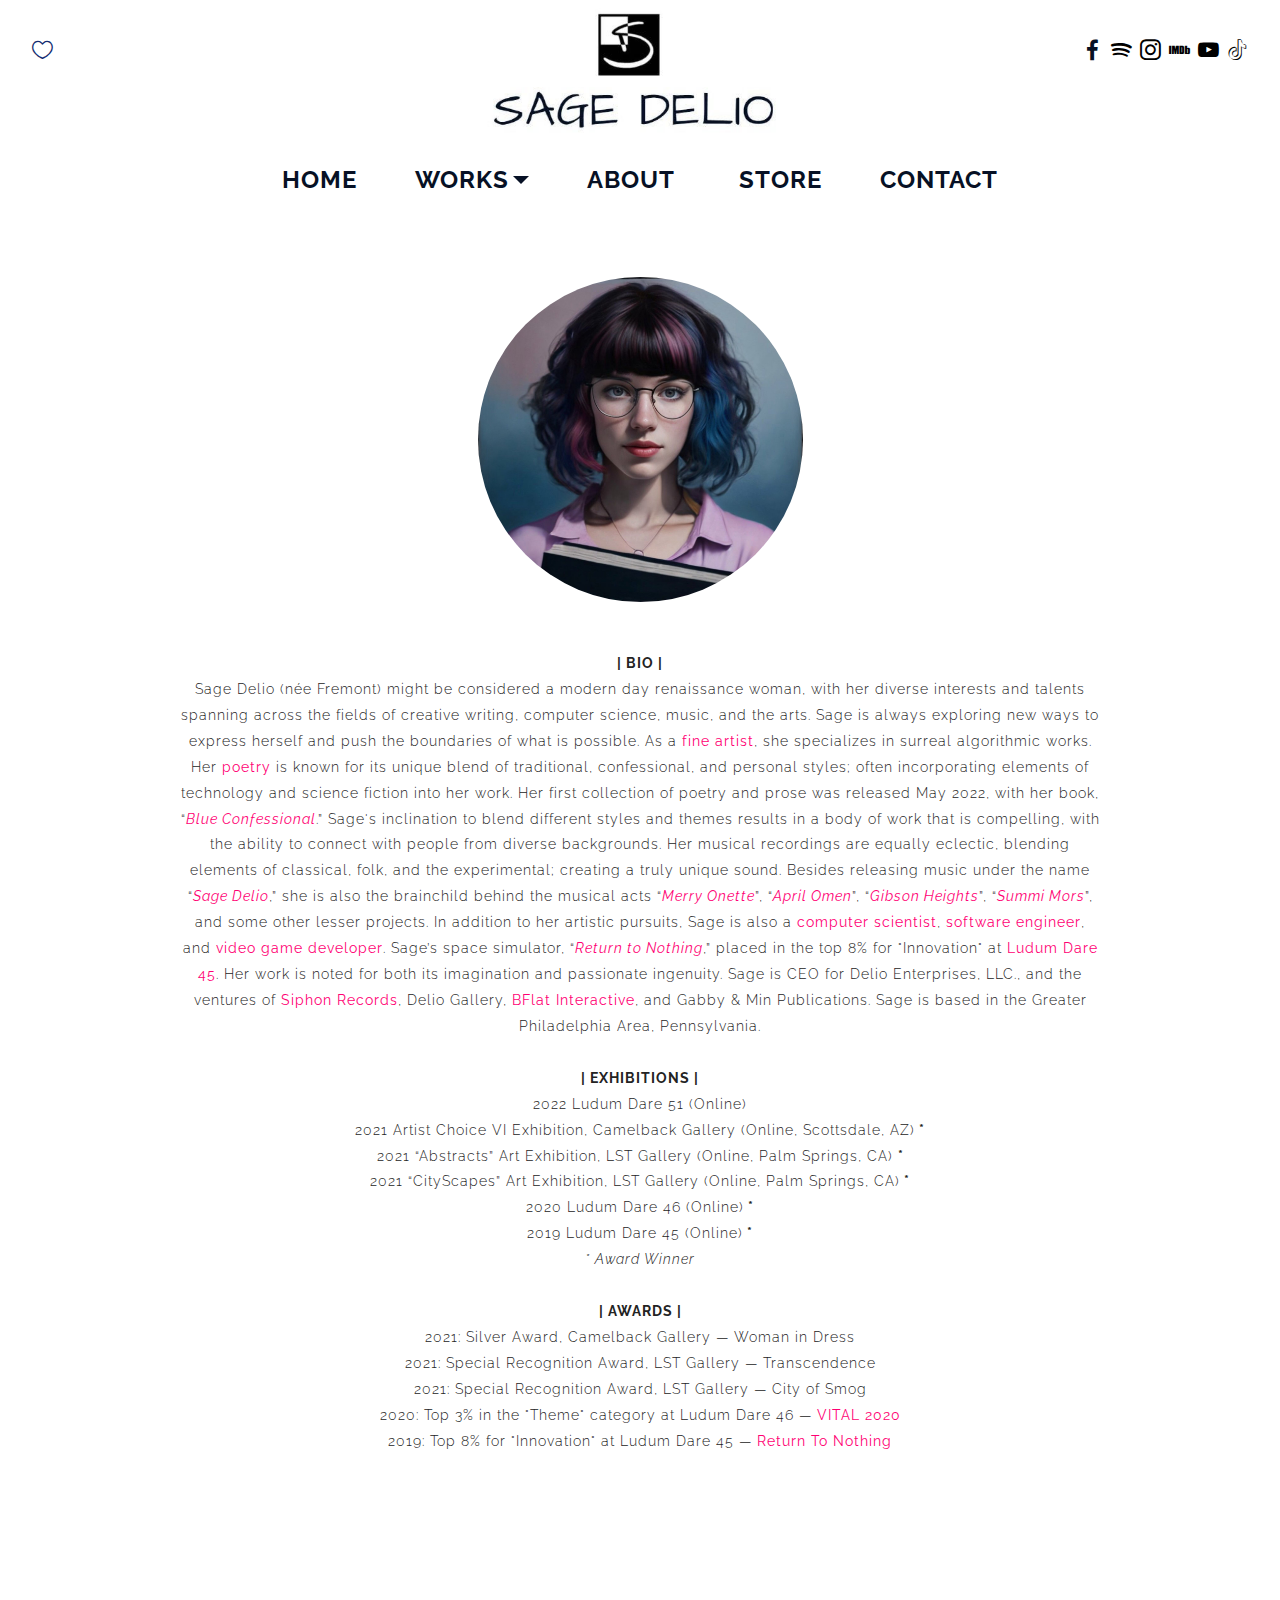
==== commit 1fcf3678: "Add files via upload" ====
--- a/about.html
+++ b/about.html
@@ -104,7 +104,7 @@
                 
                 
                 <div class="mbr-text align-center mbr-white">
-                    <p class="mbr-text mbr-black mbr-fonts-style display-7"><strong>| BIO |</strong><br>Sage Delio (née Fremont) might be considered a modern day renaissance woman, with her diverse interests and talents spanning across the fields of creative writing, computer science, music, and the arts. Sage is always exploring new ways to express herself and push the boundaries of what is possible. As a <a href="https://www.sagedelio.com/artwork" class="text-info" target="_blank">fine artist</a>, she specializes in surreal algorithmic works. Her <a href="https://www.sagedelio.com/poetry" class="text-info" target="_blank">poetry</a> is known for its unique blend of traditional, confessional, and personal styles; often incorporating elements of technology and science fiction into her work. Her first collection of poetry and prose was released May 2022, with her book, “<a href="https://www.amazon.com/Blue-Confessional-Poetry-Sage-Delio/dp/B09ZCSVXK5" class="text-info" target="_blank"><em>Blue Confessional</em></a>.” Sage's inclination to blend different styles and themes results in a body of work that is compelling, with the ability to connect with people from diverse backgrounds. Her musical recordings are equally eclectic, blending elements of classical, folk, and the experimental; creating a truly unique sound. Besides releasing music under the name “<a href="https://open.spotify.com/artist/7HUrRpxnnIpU9Z56cB7ex8?si=pdkAUbh7SL6HyobGtH96gg" class="text-info" target="_blank"><em>Sage Delio</em></a>,” she is also the brainchild behind the musical acts “<a href="https://open.spotify.com/artist/6ztnS9e52HfdT2dBGQUvgY" class="text-info" target="_blank"><em>Merry Onette</em></a>”, “<a href="https://aprilomen.bandcamp.com/album/april-omen" class="text-info" target="_blank"><em>April Omen</em></a>”, “<a href="https://open.spotify.com/artist/5el8NrGwShj4wgwZYvkgzT" class="text-info" target="_blank"><em>Gibson Heights</em></a>”, “<a href="https://open.spotify.com/artist/00lCMXWVHav9hzO1WMVAb1" class="text-info" target="_blank"><em>Summi Mors</em></a>”, and some other lesser projects. In addition to her artistic pursuits, Sage is also a <a href="https://sagefremont.com/" class="text-info" target="_blank">computer scientist</a>, <a href="https://sagefremont.com/" class="text-info" target="_blank">software engineer</a>, and <a href="https://www.bflatinteractive.com/about" class="text-info" target="_blank">video game developer</a>. Sage’s space simulator, “<a href="https://bflatinteractive.itch.io/return-to-nothing" class="text-info" target="_blank"><em>Return to Nothing</em></a>,” placed in the top 8% for "Innovation" at <a href="https://ldjam.com/events/ludum-dare/45/return-to-nothing" class="text-info" target="_blank">Ludum Dare 45</a>. Her work is noted for both its imagination and passionate ingenuity. Sage is CEO for Delio Enterprises, LLC., and the ventures of <a href="https://www.siphonrecords.com/" class="text-info" target="_blank">Siphon Records</a>, Delio Gallery, <a href="https://www.bflatinteractive.com/" class="text-info" target="_blank">BFlat Interactive</a>, and Gabby &amp; Min Publications.<br> Sage is based in the Greater Philadelphia Area, Pennsylvania.<br><br><strong>| EXHIBITIONS |</strong><br>2022 Ludum Dare 51 (Online)<br>2021 Artist Choice VI Exhibition, Camelback Gallery (Online, Scottsdale, AZ)<strong> *</strong><br>2021 “Abstracts” Art Exhibition, LST Gallery (Online, Palm Springs, CA) <strong>*</strong><br>2021&nbsp;“CityScapes” Art Exhibition, LST Gallery (Online, Palm Springs, CA)<strong> *</strong><br>2020 Ludum Dare 46 (Online)<strong> *</strong><br>2019 Ludum Dare 45 (Online)<strong> *</strong><br><em>* Award Winner<br></em><br><strong>| AWARDS |</strong><br>2021: Silver Award,&nbsp;Camelback Gallery — Woman in Dress<br>2021: Special Recognition Award, LST Gallery — Transcendence<br>2021: Special Recognition Award, LST Gallery — City of Smog<br>2020: Top 3% in the "Theme" category at Ludum Dare 46 — <a href="https://bflatinteractive.itch.io/vital-2020-windows" class="text-info" target="_blank">VITAL 2020</a><strong><br></strong>2019: Top 8% for "Innovation" at Ludum Dare 45 — <a href="https://bflatinteractive.itch.io/return-to-nothing" class="text-info" target="_blank">Return To Nothing</a><br><br><br></p>
+                    <p class="mbr-text mbr-black mbr-fonts-style display-7"><strong>| BIO |</strong><br>Sage Delio (née Fremont) might be considered a modern day renaissance woman, with her diverse interests and talents spanning across the fields of creative writing, computer science, music, and the arts. Sage is always exploring new ways to express herself and push the boundaries of what is possible. As a <a href="https://www.sagedelio.com/artwork" class="text-info" target="_blank">fine artist</a>, she specializes in surreal algorithmic works. Her <a href="https://www.sagedelio.com/poetry" class="text-info" target="_blank">poetry</a> is known for its unique blend of traditional, confessional, and personal styles; often incorporating elements of technology and science fiction into her work. Her first collection of poetry and prose was released May 2022, with her book, “<a href="https://www.amazon.com/Blue-Confessional-Poetry-Sage-Delio/dp/B09ZCSVXK5" class="text-info" target="_blank"><em>Blue Confessional</em></a>.” Sage's inclination to blend different styles and themes results in a body of work that is compelling, with the ability to connect with people from diverse backgrounds. Her musical recordings are equally eclectic, blending elements of classical, folk, and the experimental; creating a truly unique sound. Besides releasing music under the name “<a href="https://open.spotify.com/artist/7HUrRpxnnIpU9Z56cB7ex8?si=pdkAUbh7SL6HyobGtH96gg" class="text-info" target="_blank"><em>Sage Delio</em></a>,” she is also the brainchild behind the musical acts “<a href="https://open.spotify.com/artist/6ztnS9e52HfdT2dBGQUvgY" class="text-info" target="_blank"><em>Merry Onette</em></a>”, “<a href="https://aprilomen.bandcamp.com/album/april-omen" class="text-info" target="_blank"><em>April Omen</em></a>”, “<a href="https://open.spotify.com/artist/5el8NrGwShj4wgwZYvkgzT" class="text-info" target="_blank"><em>Gibson Heights</em></a>”, “<a href="https://open.spotify.com/artist/00lCMXWVHav9hzO1WMVAb1" class="text-info" target="_blank"><em>Summi Mors</em></a>”, and some other lesser projects. In addition to her artistic pursuits, Sage is also a <a href="https://sagefremont.com/" class="text-info" target="_blank">computer scientist</a>, <a href="https://sagefremont.com/" class="text-info" target="_blank">software engineer</a>, and <a href="https://www.bflatinteractive.com/about" class="text-info" target="_blank">video game developer</a>. Sage’s space simulator, “<a href="https://bflatinteractive.itch.io/return-to-nothing" class="text-info" target="_blank"><em>Return to Nothing</em></a>,” placed in the top 8% for "Innovation" at <a href="https://ldjam.com/events/ludum-dare/45/return-to-nothing" class="text-info" target="_blank">Ludum Dare 45</a>. Her work is noted for both its imagination and passionate ingenuity. Sage is CEO for Delio Enterprises, LLC., and the ventures of <a href="https://www.siphonrecords.com/" class="text-info" target="_blank">Siphon Records</a>, Delio Gallery, <a href="https://www.bflatinteractive.com/" class="text-info" target="_blank">BFlat Interactive</a>, and Gabby &amp; Min Publications. Sage is based in the Greater Philadelphia Area, Pennsylvania.<br><br><strong>| EXHIBITIONS |</strong><br>2022 Ludum Dare 51 (Online)<br>2021 Artist Choice VI Exhibition, Camelback Gallery (Online, Scottsdale, AZ)<strong> *</strong><br>2021 “Abstracts” Art Exhibition, LST Gallery (Online, Palm Springs, CA) <strong>*</strong><br>2021&nbsp;“CityScapes” Art Exhibition, LST Gallery (Online, Palm Springs, CA)<strong> *</strong><br>2020 Ludum Dare 46 (Online)<strong> *</strong><br>2019 Ludum Dare 45 (Online)<strong> *</strong><br><em>* Award Winner<br></em><br><strong>| AWARDS |</strong><br>2021: Silver Award,&nbsp;Camelback Gallery — Woman in Dress<br>2021: Special Recognition Award, LST Gallery — Transcendence<br>2021: Special Recognition Award, LST Gallery — City of Smog<br>2020: Top 3% in the "Theme" category at Ludum Dare 46 — <a href="https://bflatinteractive.itch.io/vital-2020-windows" class="text-info" target="_blank">VITAL 2020</a><strong><br></strong>2019: Top 8% for "Innovation" at Ludum Dare 45 — <a href="https://bflatinteractive.itch.io/return-to-nothing" class="text-info" target="_blank">Return To Nothing</a><br><br><br></p>
                 </div>
                 
             </div>
